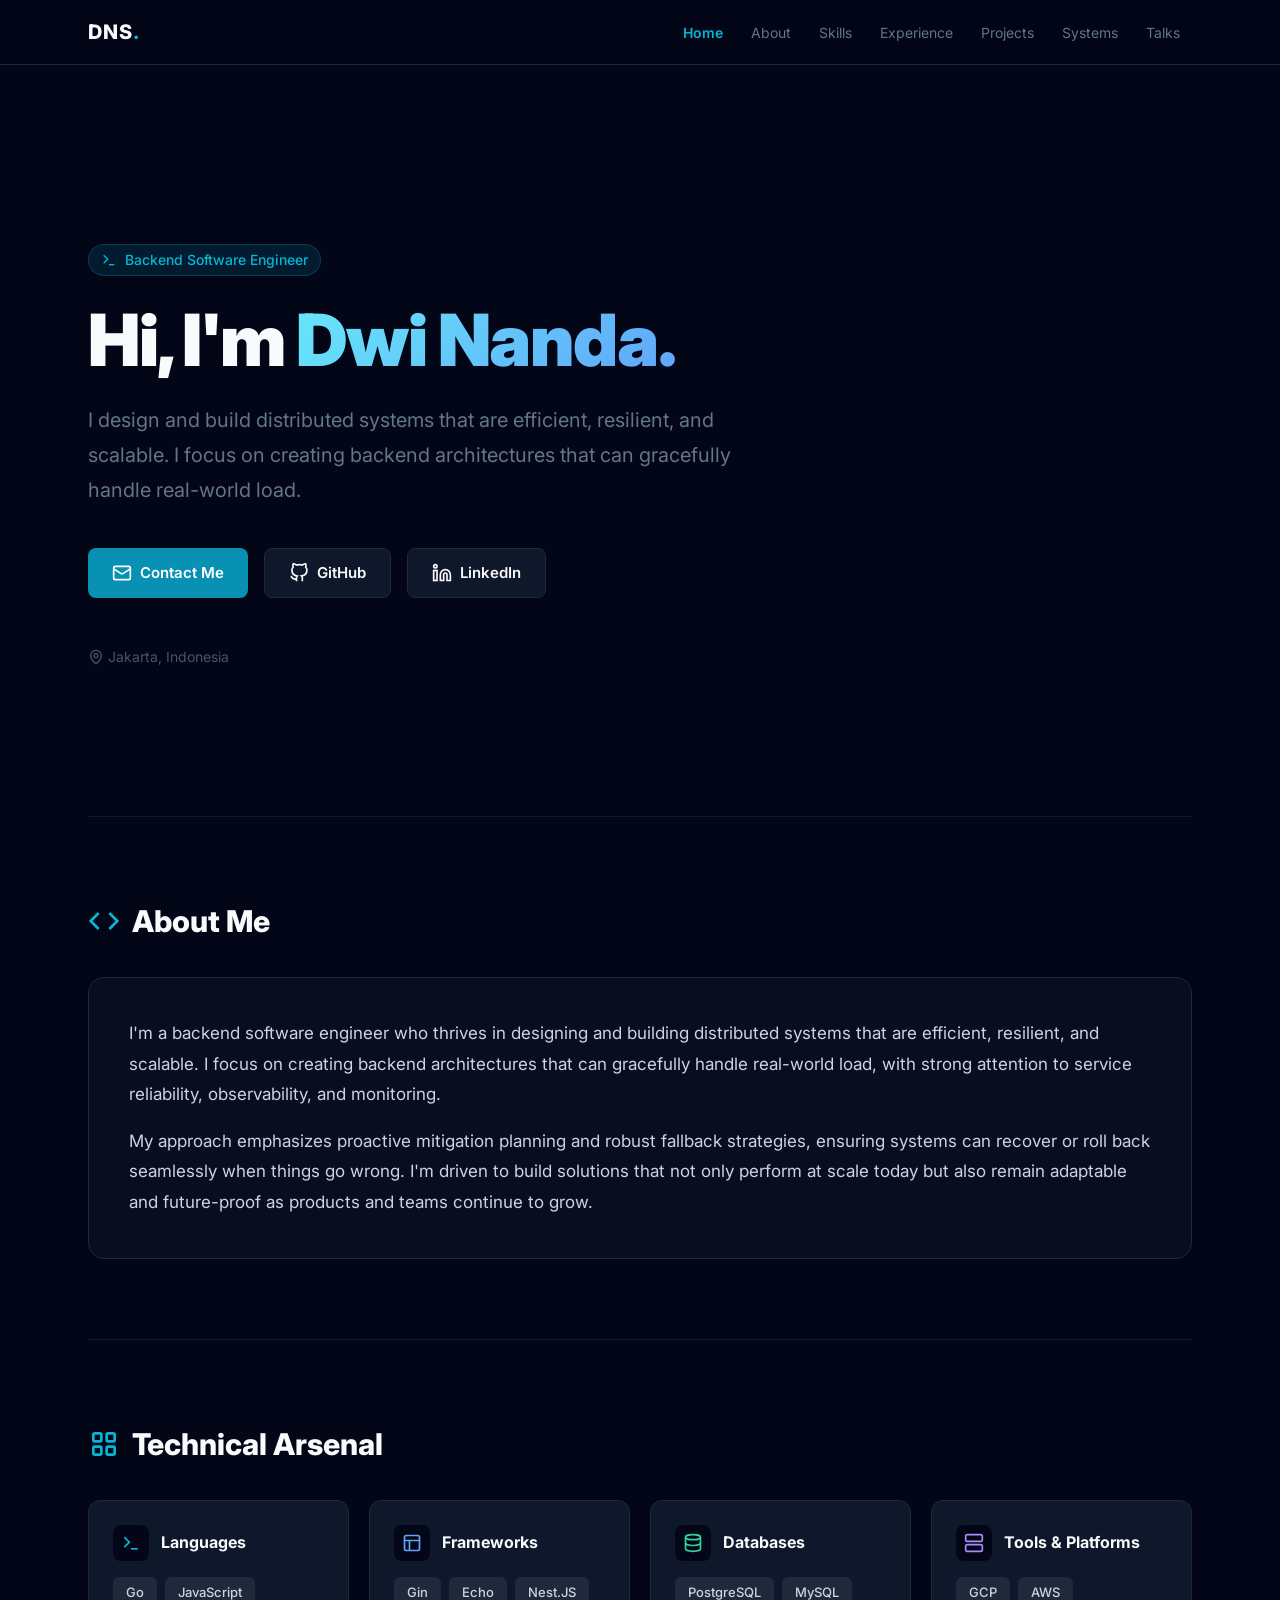
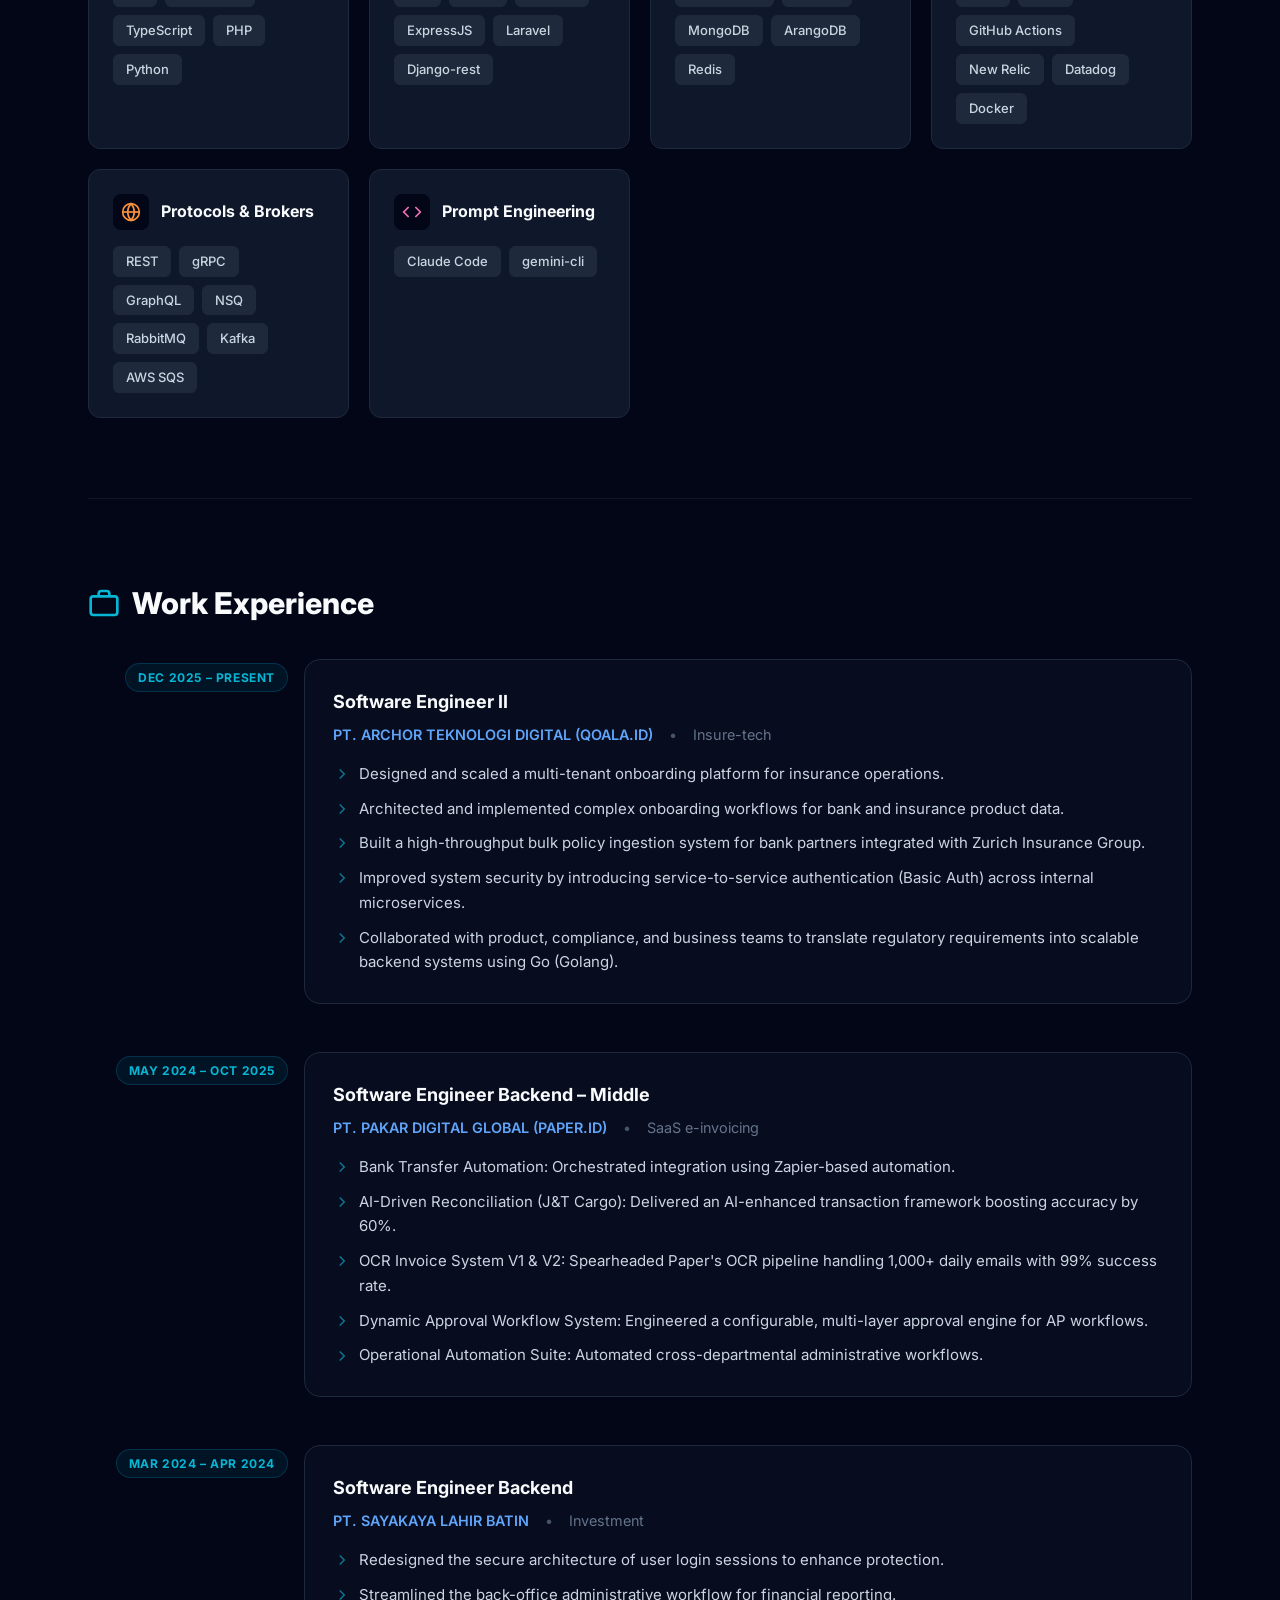
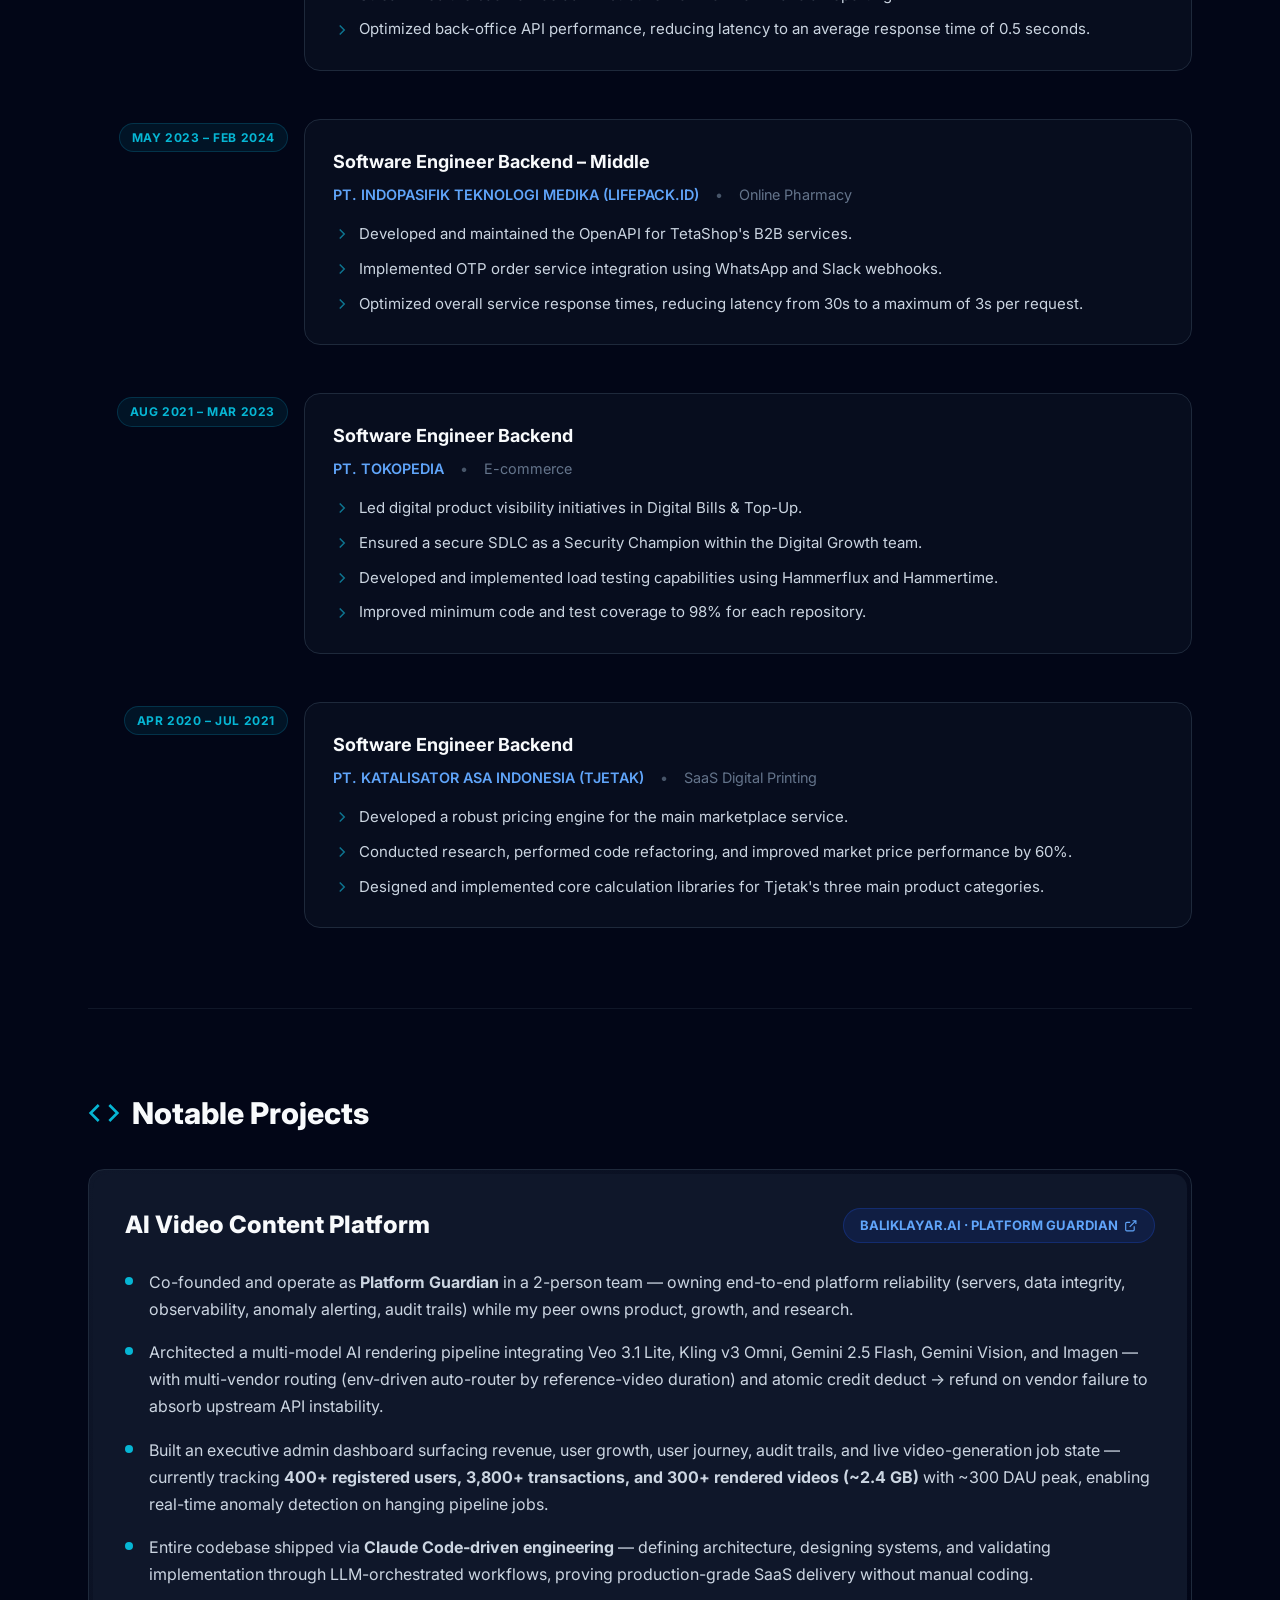
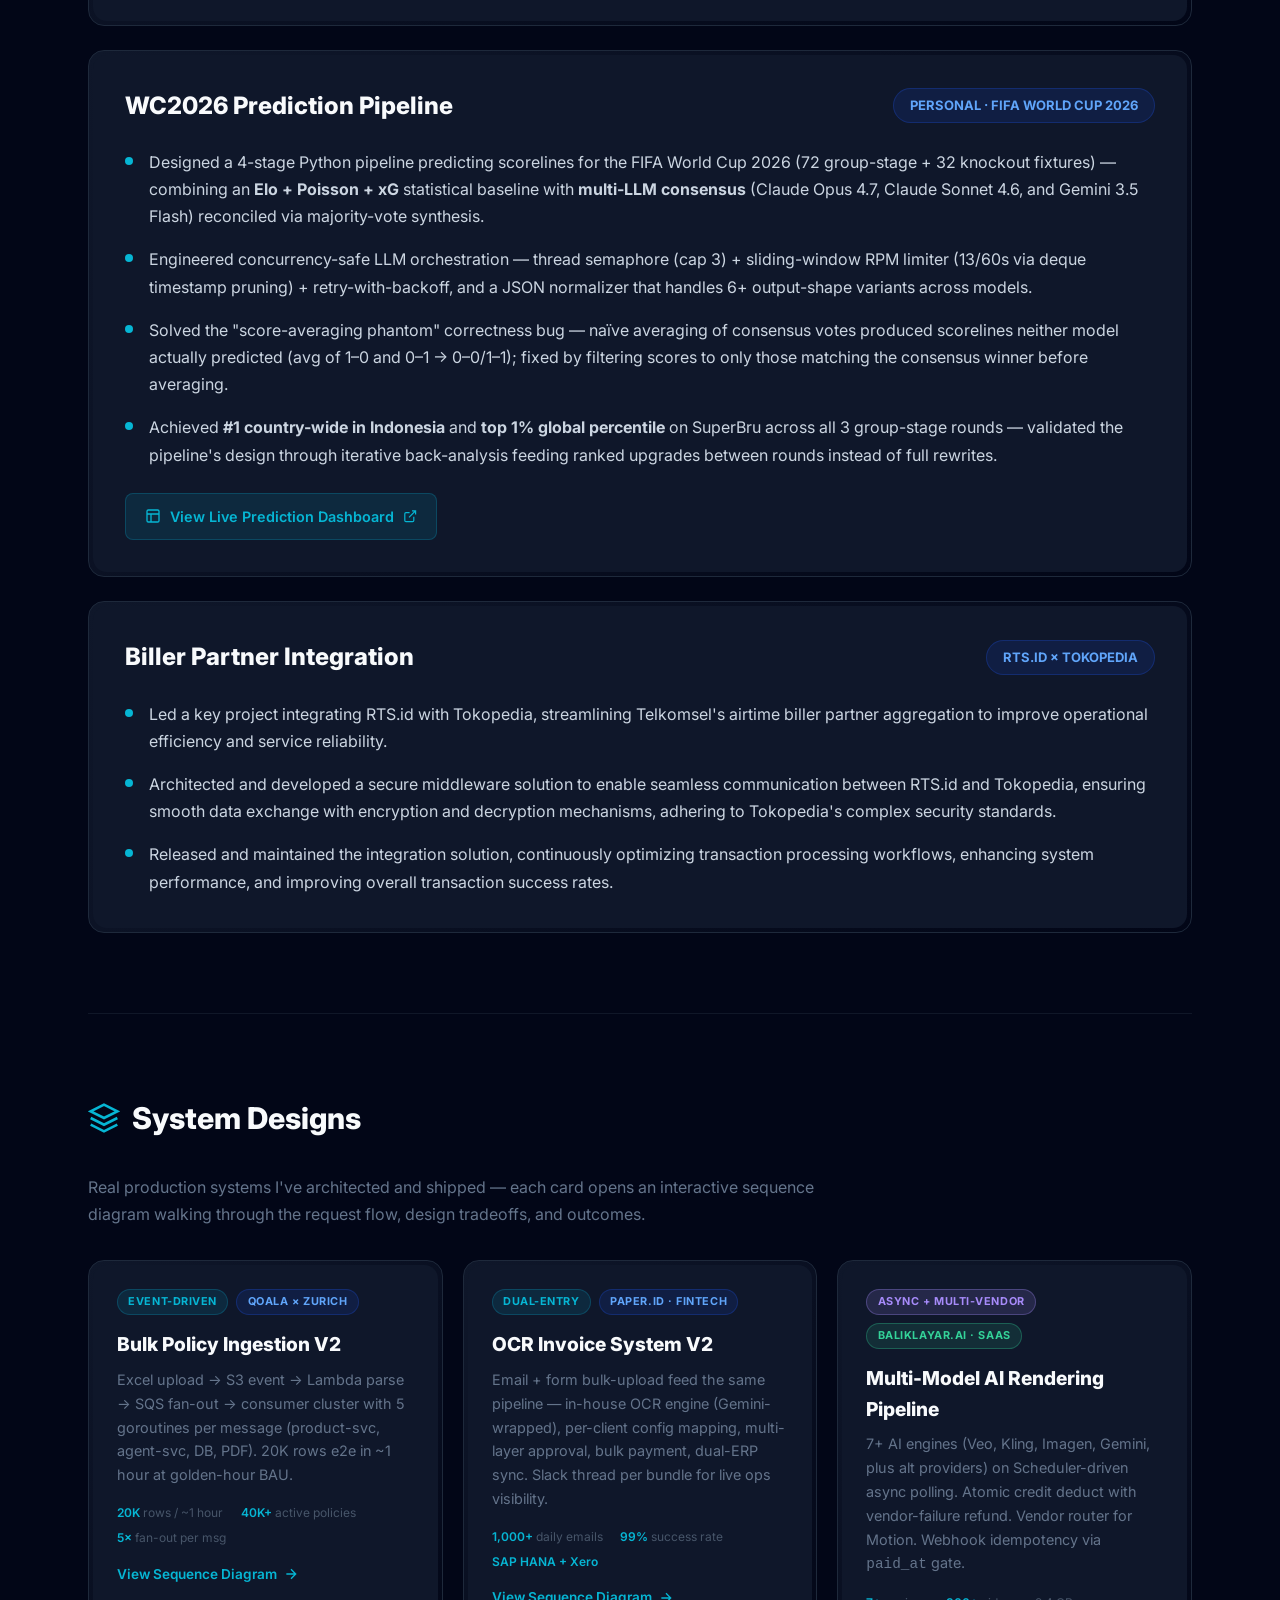
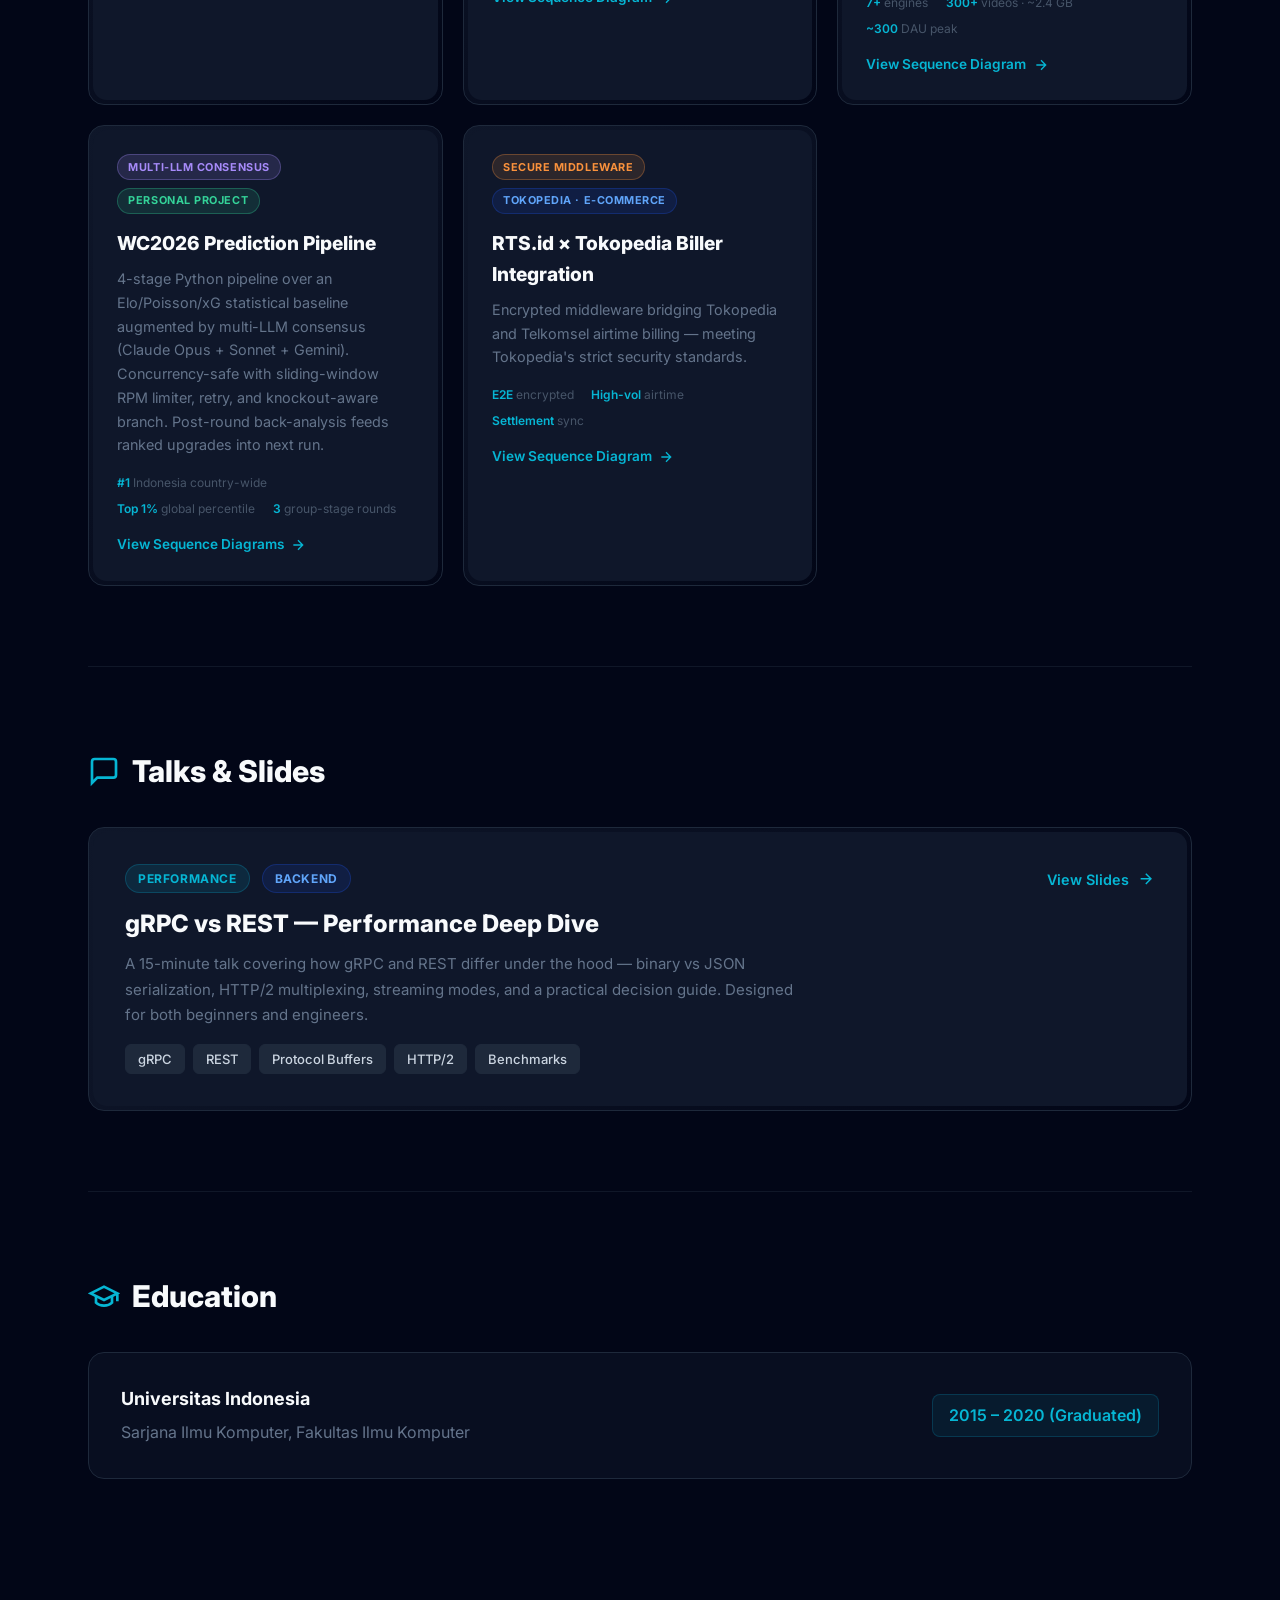
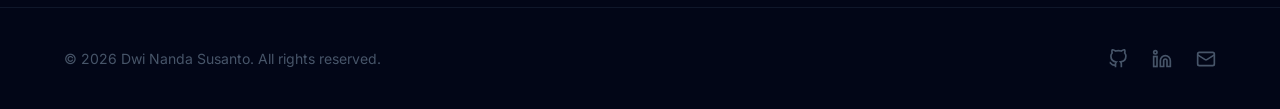
==== index.html @ fa0ae373 "feat: add zoom + pan to WC2026 data pipeline flowchart The data pipeline flowchart has 20+ nodes acr" ====
<!DOCTYPE html>
<html lang="en">
<head>
  <meta charset="UTF-8" />
  <meta name="viewport" content="width=device-width, initial-scale=1.0" />
  <title>Dwi Nanda Susanto — Backend Software Engineer</title>
  <meta name="description" content="Portfolio of Dwi Nanda Susanto — Backend Software Engineer specializing in distributed systems, Go, and scalable backend architectures." />
  <link rel="preconnect" href="https://fonts.googleapis.com" />
  <link rel="preconnect" href="https://fonts.gstatic.com" crossorigin />
  <link href="https://fonts.googleapis.com/css2?family=Inter:wght@400;500;600;700;800;900&family=JetBrains+Mono:wght@400;600&display=swap" rel="stylesheet" />
  <script src="https://cdn.jsdelivr.net/npm/mermaid@10/dist/mermaid.min.js"></script>
  <script src="https://cdn.jsdelivr.net/npm/svg-pan-zoom@3.6.1/dist/svg-pan-zoom.min.js"></script>
  <script>
    mermaid.initialize({
      startOnLoad: false,
      theme: 'base',
      themeVariables: {
        background: '#020617',
        primaryColor: '#0f172a',
        primaryTextColor: '#cbd5e1',
        primaryBorderColor: '#1e293b',
        secondaryColor: '#1e293b',
        tertiaryColor: '#020617',
        lineColor: '#06b6d4',
        textColor: '#cbd5e1',
        mainBkg: '#0f172a',
        actorBkg: '#0f172a',
        actorBorder: '#06b6d4',
        actorTextColor: '#f8fafc',
        actorLineColor: '#1e293b',
        signalColor: '#06b6d4',
        signalTextColor: '#cbd5e1',
        labelBoxBkgColor: '#0f172a',
        labelBoxBorderColor: '#06b6d4',
        labelTextColor: '#f8fafc',
        loopTextColor: '#cbd5e1',
        noteBkgColor: 'rgba(8,145,178,0.15)',
        noteBorderColor: 'rgba(8,145,178,0.45)',
        noteTextColor: '#cbd5e1',
        activationBkgColor: 'rgba(6,182,212,0.18)',
        activationBorderColor: '#06b6d4',
        sequenceNumberColor: '#020617',
        fontFamily: 'Inter, sans-serif'
      },
      sequence: {
        actorFontFamily: 'Inter, sans-serif',
        noteFontFamily: 'Inter, sans-serif',
        messageFontFamily: 'JetBrains Mono, monospace',
        wrap: true,
        boxMargin: 8,
        actorMargin: 50,
        messageMargin: 32
      }
    });
  </script>
  <style>
    *, *::before, *::after { box-sizing: border-box; margin: 0; padding: 0; }

    :root {
      --bg:        #020617;
      --bg-card:   #0f172a;
      --bg-card2:  rgba(15,23,42,0.5);
      --border:    #1e293b;
      --text:      #cbd5e1;
      --text-dim:  #64748b;
      --text-muted:#475569;
      --white:     #f8fafc;
      --cyan:      #06b6d4;
      --cyan-light:#67e8f9;
      --cyan-dark: #0e7490;
      --cyan-bg:   rgba(8,145,178,0.15);
      --cyan-bd:   rgba(8,145,178,0.3);
      --blue:      #60a5fa;
      --blue-bg:   rgba(29,78,216,0.15);
      --blue-bd:   rgba(29,78,216,0.3);
      --green:     #34d399;
      --purple:    #a78bfa;
      --orange:    #fb923c;
      --pink:      #f472b6;
    }

    html { scroll-behavior: smooth; }
    body {
      font-family: 'Inter', sans-serif;
      background: var(--bg);
      color: var(--text);
      line-height: 1.6;
    }

    /* ── NAV ── */
    nav {
      position: fixed; top: 0; left: 0; right: 0; z-index: 50;
      background: rgba(2,6,23,0.85);
      backdrop-filter: blur(12px);
      border-bottom: 1px solid var(--border);
    }
    .nav-inner {
      max-width: 72rem; margin: 0 auto;
      padding: 0 1.5rem;
      display: flex; align-items: center; justify-content: space-between;
      height: 4rem;
    }
    .logo {
      font-size: 1.25rem; font-weight: 800; color: var(--white);
      letter-spacing: 0.05em; cursor: pointer; text-decoration: none;
    }
    .logo span { color: var(--cyan); }
    .nav-links { display: flex; gap: 0.25rem; }
    .nav-links button {
      background: none; border: none; cursor: pointer;
      padding: 0.5rem 0.75rem; border-radius: 0.375rem;
      font-size: 0.875rem; font-family: 'Inter', sans-serif;
      color: var(--text-dim); transition: color 0.2s;
    }
    .nav-links button:hover { color: var(--white); }
    .nav-links button.active { color: var(--cyan); font-weight: 600; }
    @media (max-width: 640px) { .nav-links { display: none; } }

    /* ── LAYOUT ── */
    main { max-width: 72rem; margin: 0 auto; padding: 6rem 1.5rem 3rem; }
    section { padding: 5rem 0; }
    section + section { border-top: 1px solid rgba(30,41,59,0.5); }

    /* ── HERO ── */
    #home { min-height: 80vh; display: flex; flex-direction: column; justify-content: center; }
    .badge {
      display: inline-flex; align-items: center; gap: 0.5rem;
      padding: 0.25rem 0.75rem; border-radius: 9999px;
      background: var(--cyan-bg); border: 1px solid var(--cyan-bd);
      color: var(--cyan); font-size: 0.875rem; font-weight: 500;
      margin-bottom: 1.5rem; width: max-content;
    }
    .badge svg { width: 1rem; height: 1rem; flex-shrink: 0; }
    h1 {
      font-size: clamp(2.5rem, 8vw, 4.5rem);
      font-weight: 900; color: var(--white);
      letter-spacing: -0.02em; line-height: 1.1;
      margin-bottom: 1.5rem;
    }
    h1 .gradient {
      background: linear-gradient(135deg, var(--cyan-light), var(--blue));
      -webkit-background-clip: text; -webkit-text-fill-color: transparent;
      background-clip: text;
    }
    .hero-desc {
      font-size: clamp(1rem, 2.5vw, 1.25rem);
      color: var(--text-dim); max-width: 42rem;
      line-height: 1.75; margin-bottom: 2.5rem;
    }
    .cta-group { display: flex; flex-wrap: wrap; gap: 1rem; margin-bottom: 3rem; }
    .btn {
      display: inline-flex; align-items: center; gap: 0.5rem;
      padding: 0.75rem 1.5rem; border-radius: 0.5rem;
      font-size: 0.9375rem; font-weight: 600; text-decoration: none;
      transition: background 0.2s, color 0.2s, border-color 0.2s;
    }
    .btn svg { width: 1.25rem; height: 1.25rem; flex-shrink: 0; }
    .btn-primary { background: #0891b2; color: #fff; border: none; }
    .btn-primary:hover { background: var(--cyan); }
    .btn-secondary {
      background: var(--bg-card); color: var(--white);
      border: 1px solid var(--border);
    }
    .btn-secondary:hover { background: #1e293b; }
    .location {
      display: flex; align-items: center; gap: 0.25rem;
      color: var(--text-muted); font-size: 0.875rem;
    }
    .location svg { width: 1rem; height: 1rem; }

    /* ── SECTION HEADINGS ── */
    .section-title {
      font-size: 1.875rem; font-weight: 800; color: var(--white);
      display: flex; align-items: center; gap: 0.75rem;
      margin-bottom: 2rem;
    }
    .section-title svg { width: 2rem; height: 2rem; color: var(--cyan); flex-shrink: 0; }

    /* ── ABOUT ── */
    .about-box {
      background: var(--bg-card2); border: 1px solid var(--border);
      border-radius: 1rem; padding: 2.5rem;
      font-size: 1.0625rem; line-height: 1.8;
      transition: border-color 0.3s;
    }
    .about-box:hover { border-color: var(--cyan-bd); }
    .about-box p + p { margin-top: 1rem; }

    /* ── SKILLS ── */
    .skills-grid {
      display: grid;
      grid-template-columns: repeat(auto-fill, minmax(260px, 1fr));
      gap: 1.25rem;
    }
    .skill-card {
      background: var(--bg-card); border: 1px solid var(--border);
      border-radius: 0.75rem; padding: 1.5rem;
      transition: border-color 0.3s;
    }
    .skill-card:hover { border-color: rgba(6,182,212,0.3); }
    .skill-card-header {
      display: flex; align-items: center; gap: 0.75rem; margin-bottom: 1rem;
    }
    .skill-icon {
      padding: 0.5rem; background: var(--bg); border-radius: 0.5rem;
      display: flex; align-items: center; justify-content: center;
    }
    .skill-icon svg { width: 1.25rem; height: 1.25rem; }
    .skill-card h3 { font-size: 1rem; font-weight: 700; color: var(--white); }
    .tags { display: flex; flex-wrap: wrap; gap: 0.5rem; }
    .tag {
      padding: 0.25rem 0.75rem; background: #1e293b;
      color: var(--text); border: 1px solid var(--border);
      border-radius: 0.375rem; font-size: 0.8125rem; font-weight: 500;
    }

    /* ── EXPERIENCE ── */
    .timeline { display: flex; flex-direction: column; gap: 3rem; }
    .job {
      display: grid;
      grid-template-columns: 1fr;
      gap: 1rem;
    }
    @media (min-width: 768px) {
      .job { grid-template-columns: 200px 1fr; align-items: start; }
    }
    .job-period-wrap {
      display: flex; flex-direction: column;
      align-items: flex-start;
    }
    @media (min-width: 768px) {
      .job-period-wrap { align-items: flex-end; padding-top: 0.25rem; }
    }
    .period-badge {
      display: inline-block;
      padding: 0.25rem 0.75rem; border-radius: 9999px;
      background: rgba(8,145,178,0.1); border: 1px solid rgba(8,145,178,0.25);
      color: var(--cyan); font-size: 0.75rem; font-weight: 700;
      text-transform: uppercase; letter-spacing: 0.05em;
      white-space: nowrap;
    }
    .job-card {
      background: rgba(15,23,42,0.4); border: 1px solid var(--border);
      border-radius: 1rem; padding: 1.75rem;
      transition: border-color 0.3s;
    }
    .job-card:hover { border-color: rgba(6,182,212,0.3); }
    .job-title { font-size: 1.125rem; font-weight: 700; color: var(--white); margin-bottom: 0.375rem; }
    .job-meta {
      display: flex; flex-wrap: wrap; align-items: center; gap: 0.5rem 1rem;
      margin-bottom: 1rem; font-size: 0.9rem;
    }
    .job-company { color: var(--blue); font-weight: 600; }
    .job-dot { color: var(--text-muted); }
    .job-industry { color: var(--text-dim); }
    .highlights { list-style: none; display: flex; flex-direction: column; gap: 0.625rem; }
    .highlights li {
      display: flex; align-items: flex-start; gap: 0.5rem;
      font-size: 0.9375rem; color: var(--text); line-height: 1.65;
    }
    .highlights li svg { width: 1.125rem; height: 1.125rem; color: #0e7490; flex-shrink: 0; margin-top: 0.2rem; }

    /* ── PROJECTS ── */
    .project-card {
      background: linear-gradient(135deg, var(--bg-card), var(--bg));
      border: 1px solid var(--border); border-radius: 1rem; padding: 0.25rem;
    }
    .project-inner { background: var(--bg-card); border-radius: 0.875rem; padding: 2rem; }
    .project-header {
      display: flex; flex-wrap: wrap; align-items: center;
      justify-content: space-between; gap: 1rem; margin-bottom: 1.5rem;
    }
    .project-title { font-size: 1.5rem; font-weight: 800; color: var(--white); }
    .project-tag {
      padding: 0.375rem 1rem; border-radius: 9999px;
      background: var(--blue-bg); border: 1px solid var(--blue-bd);
      color: var(--blue); font-size: 0.8125rem; font-weight: 700;
    }
    .project-list { list-style: none; display: flex; flex-direction: column; gap: 1rem; }
    .project-list li { display: flex; align-items: flex-start; gap: 1rem; }
    .dot {
      width: 0.5rem; height: 0.5rem; border-radius: 9999px;
      background: var(--cyan); flex-shrink: 0; margin-top: 0.5rem;
    }
    .project-list p { color: var(--text); line-height: 1.7; }

    /* ── EDUCATION ── */
    .edu-card {
      background: var(--bg-card2); border: 1px solid var(--border);
      border-radius: 1rem; padding: 2rem;
      display: flex; flex-wrap: wrap; align-items: center;
      justify-content: space-between; gap: 1.5rem;
      transition: border-color 0.3s;
    }
    .edu-card:hover { border-color: rgba(6,182,212,0.3); }
    .edu-card h3 { font-size: 1.125rem; font-weight: 700; color: var(--white); margin-bottom: 0.375rem; }
    .edu-card p { color: var(--text-dim); }
    .edu-year {
      padding: 0.5rem 1rem; border-radius: 0.5rem;
      background: rgba(8,145,178,0.1); border: 1px solid rgba(8,145,178,0.25);
      color: var(--cyan); font-weight: 600; white-space: nowrap;
    }

    /* ── FOOTER ── */
    footer {
      border-top: 1px solid #0f172a;
      padding: 2.5rem 1.5rem;
    }
    .footer-inner {
      max-width: 72rem; margin: 0 auto;
      display: flex; flex-wrap: wrap; align-items: center;
      justify-content: space-between; gap: 1rem;
    }
    footer p { font-size: 0.875rem; color: var(--text-muted); }
    .footer-links { display: flex; gap: 1.5rem; }
    .footer-links a {
      color: var(--text-muted); transition: color 0.2s;
      display: flex; align-items: center;
    }
    .footer-links a:hover { color: var(--white); }
    .footer-links svg { width: 1.25rem; height: 1.25rem; }

    /* ── ANIMATIONS ── */
    @keyframes fadeUp {
      from { opacity: 0; transform: translateY(24px); }
      to   { opacity: 1; transform: translateY(0); }
    }
    .fade-up { animation: fadeUp 0.6s ease both; }
    .delay-1 { animation-delay: 0.1s; }
    .delay-2 { animation-delay: 0.2s; }
    .delay-3 { animation-delay: 0.3s; }
    .delay-4 { animation-delay: 0.4s; }

  /* ══════════════════════════════════════════════
     SLIDE DECK OVERLAY — all styles scoped to
     #sdeck-modal to avoid portfolio conflicts
  ══════════════════════════════════════════════ */
  #sdeck-modal {
    display: none; position: fixed; inset: 0; z-index: 200;
    background: #020617; align-items: center; justify-content: center;
  }
  #sdeck-modal.open { display: flex; }

  /* stage: 16:9 letterbox, vmin-based font scale */
  #sdeck-modal .stage {
    position: relative;
    width:  min(100vw, calc(100vh * 4 / 3));
    height: min(100vh, calc(100vw *  3 / 4));
    font-size: 2.4vmin;
    overflow: hidden;
    background: #020617;
    /* slide-local tokens */
    --bg:#020617; --card:#0f172a; --border:#1e293b; --text:#cbd5e1;
    --dim:#64748b; --muted:#475569; --white:#f8fafc;
    --cyan:#06b6d4; --cyanL:#67e8f9; --cyanD:#0e7490;
    --cyanBg:rgba(8,145,178,.12); --cyanBd:rgba(8,145,178,.3);
    --blue:#60a5fa; --blueBg:rgba(29,78,216,.12); --blueBd:rgba(29,78,216,.3);
    --green:#34d399; --greenBg:rgba(52,211,153,.08); --greenBd:rgba(52,211,153,.28);
    --orange:#fb923c; --orangeBg:rgba(251,146,60,.08); --orangeBd:rgba(251,146,60,.28);
    --purple:#a78bfa; --purpleBg:rgba(167,139,250,.08); --purpleBd:rgba(167,139,250,.28);
    --red:#f87171; --redBg:rgba(248,113,113,.08); --redBd:rgba(248,113,113,.28);
  }
  #sdeck-modal .slide {
    position: absolute; inset: 0;
    display: flex; flex-direction: column; justify-content: center;
    padding: 5.5% 7%;
    opacity: 0; pointer-events: none;
    transition: opacity .28s ease;
    color: var(--text); font-family: 'Inter', sans-serif;
  }
  #sdeck-modal .slide.active { opacity: 1; pointer-events: auto; }

  /* typography — scoped to avoid portfolio h1/h2/p/li conflicts */
  #sdeck-modal h1 { font-size: 2.9em; font-weight: 900; color: var(--white); letter-spacing: -.03em; line-height: 1.05; margin-bottom: 0; background: none; -webkit-background-clip: unset; -webkit-text-fill-color: unset; background-clip: unset; }
  #sdeck-modal h2 { font-size: 1.7em; font-weight: 800; color: var(--white); letter-spacing: -.02em; line-height: 1.15; margin-bottom: 0; }
  #sdeck-modal p  { font-size: .75em; line-height: 1.75; margin: 0; }
  #sdeck-modal li { font-size: .72em; line-height: 1.65; }
  #sdeck-modal .slide-label { font-size: .62em; font-weight: 700; color: var(--cyan); letter-spacing: .1em; text-transform: uppercase; margin-bottom: .45em; }
  #sdeck-modal .divider { width: 2.8em; height: 3px; background: linear-gradient(90deg,var(--cyan),transparent); border-radius: 99px; margin: .6em 0 .9em; }

  /* layout */
  #sdeck-modal .row { display: flex; gap: 1em; width: 100%; }
  #sdeck-modal .col { flex: 1; min-width: 0; display: flex; flex-direction: column; gap: .55em; }
  #sdeck-modal .mt  { margin-top: .6em; }
  #sdeck-modal .mt2 { margin-top: 1.1em; }

  /* card */
  #sdeck-modal .card { background: var(--card); border: 1px solid var(--border); border-radius: .6em; padding: .8em 1em; }
  #sdeck-modal .card-cyan   { background: var(--cyanBg);   border-color: var(--cyanBd); }
  #sdeck-modal .card-blue   { background: var(--blueBg);   border-color: var(--blueBd); }
  #sdeck-modal .card-green  { background: var(--greenBg);  border-color: var(--greenBd); }
  #sdeck-modal .card-orange { background: var(--orangeBg); border-color: var(--orangeBd); }
  #sdeck-modal .card-purple { background: var(--purpleBg); border-color: var(--purpleBd); }
  #sdeck-modal .card-red    { background: var(--redBg);    border-color: var(--redBd); }

  /* color utils */
  #sdeck-modal .c-cyan   { color: var(--cyan); }
  #sdeck-modal .c-blue   { color: var(--blue); }
  #sdeck-modal .c-green  { color: var(--green); }
  #sdeck-modal .c-orange { color: var(--orange); }
  #sdeck-modal .c-purple { color: var(--purple); }
  #sdeck-modal .c-red    { color: var(--red); }
  #sdeck-modal .c-white  { color: var(--white); }
  #sdeck-modal .c-dim    { color: var(--dim); }

  /* pill */
  #sdeck-modal .pill { display: inline-block; font-size: .5em; font-weight: 700; padding: .2em .7em; border-radius: 99px; letter-spacing: .06em; text-transform: uppercase; }
  #sdeck-modal .pill-cyan   { background: var(--cyanBg);   color: var(--cyan);   border: 1px solid var(--cyanBd); }
  #sdeck-modal .pill-blue   { background: var(--blueBg);   color: var(--blue);   border: 1px solid var(--blueBd); }
  #sdeck-modal .pill-green  { background: var(--greenBg);  color: var(--green);  border: 1px solid var(--greenBd); }
  #sdeck-modal .pill-purple { background: var(--purpleBg); color: var(--purple); border: 1px solid var(--purpleBd); }

  /* feature row */
  #sdeck-modal .feat { display: flex; align-items: flex-start; gap: .7em; margin-bottom: .5em; }
  #sdeck-modal .feat-icon  { font-size: .75em; flex-shrink: 0; margin-top: .1em; }
  #sdeck-modal .feat-title { font-size: .65em; font-weight: 700; color: var(--white); margin-bottom: .1em; }
  #sdeck-modal .feat-desc  { font-size: .58em; color: var(--text); line-height: 1.55; }

  /* checklist */
  #sdeck-modal .checks { list-style: none; margin: 0; padding: 0; }
  #sdeck-modal .checks li { font-size: .65em; display: flex; align-items: flex-start; gap: .45em; padding: .22em 0; line-height: 1.55; }
  #sdeck-modal .checks li::before { content: '✓'; color: var(--green); font-weight: 700; flex-shrink: 0; }
  #sdeck-modal .checks li.no::before   { content: '✗'; color: var(--red); }
  #sdeck-modal .checks li.warn::before { content: '⚡'; color: var(--orange); }

  /* bar chart */
  #sdeck-modal .bar-group     { display: flex; flex-direction: column; gap: .45em; margin-top: .4em; }
  #sdeck-modal .bar-label-row { font-size: .58em; font-weight: 700; color: var(--white); margin-bottom: .15em; }
  #sdeck-modal .bar-row   { display: flex; align-items: center; gap: .6em; }
  #sdeck-modal .bar-name  { font-size: .55em; min-width: 3em; color: var(--text); }
  #sdeck-modal .bar-track { flex: 1; height: 1.1em; background: var(--card); border-radius: 99px; overflow: hidden; }
  #sdeck-modal .bar-fill  { height: 100%; border-radius: 99px; }
  #sdeck-modal .bar-val   { font-size: .52em; font-weight: 700; min-width: 3.5em; text-align: right; }

  /* code block */
  #sdeck-modal .code { font-family: 'JetBrains Mono', monospace; font-size: .55em; line-height: 1.75; background: #060d1f; border: 1px solid var(--border); border-radius: .55em; padding: .75em .9em; color: var(--text); overflow: auto; width: 100%; box-sizing: border-box; flex: 1; white-space: pre; }
  #sdeck-modal .kw  { color: var(--purple); }
  #sdeck-modal .fn  { color: var(--cyan); }
  #sdeck-modal .str { color: var(--green); }
  #sdeck-modal .num { color: var(--orange); }
  #sdeck-modal .cmt { color: var(--dim); font-style: italic; }
  #sdeck-modal .key { color: var(--blue); }

  /* VS badge */
  #sdeck-modal .vs { width: 2.2em; height: 2.2em; border-radius: 50%; background: #1e293b; border: 2px solid var(--border); display: flex; align-items: center; justify-content: center; font-size: .6em; font-weight: 900; color: var(--dim); flex-shrink: 0; align-self: center; }

  /* comparison table */
  #sdeck-modal .ctable { width: 100%; border-collapse: collapse; font-size: .6em; margin-top: .6em; }
  #sdeck-modal .ctable th { padding: .4em .75em; background: var(--card); color: var(--cyan); font-weight: 700; border-bottom: 1px solid var(--border); text-align: left; }
  #sdeck-modal .ctable td { padding: .42em .75em; border-bottom: 1px solid rgba(30,41,59,.45); color: var(--text); vertical-align: top; }
  #sdeck-modal .ctable tr:last-child td { border-bottom: none; }
  #sdeck-modal .ctable .w { color: var(--green); font-weight: 600; }
  #sdeck-modal .ctable .l { color: var(--red); }
  #sdeck-modal .ctable .m { color: var(--orange); }

  /* timeline */
  #sdeck-modal .tl { border-left: 2px solid var(--border); padding-left: 1em; display: flex; flex-direction: column; gap: .55em; }
  #sdeck-modal .tl-item { position: relative; }
  #sdeck-modal .tl-item::before { content: ''; position: absolute; left: -1.3em; top: .3em; width: .5em; height: .5em; border-radius: 50%; background: var(--cyan); border: 2px solid #020617; }
  #sdeck-modal .tl-year { font-size: .5em; color: var(--cyan); font-weight: 700; }
  #sdeck-modal .tl-text { font-size: .6em; color: var(--text); line-height: 1.5; }

  /* big stat */
  #sdeck-modal .bignum  { font-size: 3em; font-weight: 900; letter-spacing: -.05em; line-height: 1; }
  #sdeck-modal .bignote { font-size: .52em; color: var(--dim); margin-top: .2em; }

  /* decision flow */
  #sdeck-modal .flow-item { font-size: .6em; padding: .55em .85em; background: var(--card); border: 1px solid var(--border); border-radius: .5em; line-height: 1.6; }
  #sdeck-modal .flow-item strong { color: var(--white); }

  /* chrome: nav arrows, counter, progress, close btn */
  .sdeck-nav {
    position: fixed; top: 50%; transform: translateY(-50%); z-index: 201;
    background: rgba(15,23,42,.8); border: 1px solid #1e293b;
    color: #64748b; width: 2.4rem; height: 2.4rem;
    border-radius: .4rem; cursor: pointer; font-size: 1rem;
    display: none; align-items: center; justify-content: center;
    transition: color .2s, border-color .2s; backdrop-filter: blur(8px);
  }
  #sdeck-modal.open ~ .sdeck-nav,
  .sdeck-nav.visible { display: flex; }
  .sdeck-nav:hover { color: #06b6d4; border-color: rgba(8,145,178,.3); }
  #sdeck-prev { left: .6rem; }
  #sdeck-next { right: .6rem; }
  .sdeck-close-btn {
    position: fixed; top: .7rem; left: .9rem; z-index: 201;
    background: rgba(15,23,42,.8); border: 1px solid #1e293b;
    color: #64748b; padding: .35rem .75rem; border-radius: .4rem;
    cursor: pointer; font-size: .72rem; font-family: 'Inter', sans-serif;
    display: none; align-items: center; gap: .3rem;
    transition: color .2s, border-color .2s; backdrop-filter: blur(8px);
  }
  .sdeck-close-btn.visible { display: flex; }
  .sdeck-close-btn:hover { color: #06b6d4; border-color: rgba(8,145,178,.3); }
  .sdeck-counter {
    position: fixed; bottom: .85rem; right: 1rem; z-index: 201;
    font-size: .82rem; color: #94a3b8; font-family: 'Inter', sans-serif;
    background: rgba(15,23,42,.85); border: 1px solid #1e293b;
    padding: .35rem .8rem; border-radius: .5rem;
    backdrop-filter: blur(8px);
    font-variant-numeric: tabular-nums;
    font-weight: 600;
    letter-spacing: .02em;
    display: none;
  }
  .sdeck-counter.visible { display: inline-flex; align-items: center; gap: .35em; }
  .sdeck-counter #sdeck-cur { color: #06b6d4; font-weight: 700; font-size: 1.05em; }
  .sdeck-counter .sep { color: #475569; }
  .sdeck-progress { position: fixed; bottom: 0; left: 0; right: 0; z-index: 201; height: 3px; background: rgba(30,41,59,.6); display: none; }
  .sdeck-progress.visible { display: block; }
  .sdeck-progress-fill { height: 100%; background: linear-gradient(90deg,#06b6d4,#0e7490); transition: width .3s ease; }
  .sdeck-hint { position: fixed; bottom: .9rem; left: 50%; transform: translateX(-50%); z-index: 201; font-size: .62rem; color: #475569; font-family: 'Inter', sans-serif; pointer-events: none; display: none; }
  .sdeck-hint.visible { display: block; }

  /* ── TOC sidebar ── */
  .sdeck-toc {
    position: fixed; top: 0; left: 0; bottom: 0; z-index: 202;
    width: 14rem; background: rgba(10,15,28,.97); border-right: 1px solid #1e293b;
    backdrop-filter: blur(12px); font-family: 'Inter', sans-serif;
    display: none; flex-direction: column; gap: 0;
    transform: translateX(-100%); transition: transform .25s ease;
  }
  .sdeck-toc.visible { display: flex; }
  .sdeck-toc.open    { transform: translateX(0); }
  .sdeck-toc-header {
    padding: .75rem 1rem; border-bottom: 1px solid #1e293b;
    font-size: .65rem; font-weight: 700; letter-spacing: .08em;
    text-transform: uppercase; color: #475569;
    display: flex; align-items: center; justify-content: space-between;
  }
  .sdeck-toc-list { overflow-y: auto; flex: 1; padding: .4rem 0; }
  .sdeck-toc-item {
    display: flex; align-items: center; gap: .55rem;
    padding: .45rem 1rem; cursor: pointer; font-size: .67rem;
    color: #64748b; transition: background .15s, color .15s;
    border-left: 2px solid transparent;
  }
  .sdeck-toc-item:hover { background: rgba(6,182,212,.06); color: #94a3b8; }
  .sdeck-toc-item.active { color: #06b6d4; border-left-color: #06b6d4; background: rgba(6,182,212,.08); }
  .sdeck-toc-num { font-size: .58rem; color: #334155; min-width: 1.4rem; font-variant-numeric: tabular-nums; }
  .sdeck-toc-btn {
    position: fixed; top: .7rem; left: 5.8rem; z-index: 203;
    background: rgba(15,23,42,.8); border: 1px solid #1e293b;
    color: #64748b; width: 2rem; height: 2rem; border-radius: .4rem;
    cursor: pointer; display: none; align-items: center; justify-content: center;
    transition: color .2s, border-color .2s; backdrop-filter: blur(8px);
  }
  .sdeck-toc-btn.visible { display: flex; }
  .sdeck-toc-btn:hover   { color: #06b6d4; border-color: rgba(8,145,178,.3); }
  .sdeck-toc-btn.active  { color: #06b6d4; border-color: rgba(8,145,178,.4); background: rgba(6,182,212,.08); }

  /* ── network animation slide ── */
  #sdeck-modal .anim-panels { display:flex; gap:0; height:72%; margin-top:.8em; }
  #sdeck-modal .anim-half   { flex:1; display:flex; flex-direction:column; gap:.5em; padding:0 .8em; }
  #sdeck-modal .anim-half-title { font-size:.6em; font-weight:800; text-align:center; padding:.35em .7em; border-radius:.4em; }
  #sdeck-modal .anim-divider    { width:1px; background:var(--border); flex-shrink:0; }
  #sdeck-modal .anim-track  { display:flex; align-items:center; gap:.45em; flex:1; }
  #sdeck-modal .anim-node   { font-size:.42em; font-weight:800; width:2em; height:2em; border-radius:.35em; border:1px solid var(--border); background:var(--card); display:flex; align-items:center; justify-content:center; flex-shrink:0; color:var(--text); }
  #sdeck-modal .anim-pipe   { flex:1; position:relative; height:1.9em; background:#060d1f; border:1px solid var(--border); border-radius:99px; overflow:hidden; }
  #sdeck-modal .anim-stat   { font-size:.5em; text-align:center; color:var(--dim); margin-top:.1em; }

  /* REST: large slow sequential packets */
  @keyframes sdeck-rest {
    0%   { left:3%; opacity:0; }
    7%   { opacity:1; }
    28%  { left:62%; opacity:1; }
    35%  { opacity:0; }
    100% { left:62%; opacity:0; }
  }
  #sdeck-modal .rpkt {
    position:absolute; top:50%; transform:translateY(-50%);
    height:1.25em; width:3.4em;
    background:linear-gradient(90deg,var(--blue),#1d4ed8);
    border-radius:99px;
    font-size:.38em; font-weight:700; color:#fff;
    display:flex; align-items:center; justify-content:center;
    letter-spacing:.02em;
    box-shadow:0 0 8px rgba(96,165,250,.4);
    animation:sdeck-rest 9s ease-in-out infinite;
  }
  #sdeck-modal .rpkt.d2 { animation-delay:3s; }
  #sdeck-modal .rpkt.d3 { animation-delay:6s; }

  /* gRPC: small fast parallel packets */
  @keyframes sdeck-grpc {
    0%   { left:3%; opacity:0; }
    10%  { opacity:1; }
    72%  { left:68%; opacity:1; }
    85%  { opacity:0; }
    100% { left:68%; opacity:0; }
  }
  #sdeck-modal .gpkt {
    position:absolute; top:50%; transform:translateY(-50%);
    height:1em; width:1.6em;
    background:linear-gradient(90deg,var(--cyan),#0e7490);
    border-radius:99px;
    font-size:.34em; font-weight:700; color:#fff;
    display:flex; align-items:center; justify-content:center;
    box-shadow:0 0 6px rgba(6,182,212,.5);
    animation:sdeck-grpc 1.8s ease-in-out infinite;
  }
  #sdeck-modal .gpkt.d2 { animation-delay:.4s; }
  #sdeck-modal .gpkt.d3 { animation-delay:.8s; }

  /* idle pipe glow hint */
  @keyframes sdeck-idle-pulse {
    0%,100% { opacity:.18; }
    50%      { opacity:.38; }
  }
  #sdeck-modal .anim-pipe-idle::after {
    content:''; position:absolute; inset:0;
    background:rgba(100,116,139,.06);
    animation:sdeck-idle-pulse 1.5s ease-in-out infinite;
  }

  /* ══════════════════════════════════════════════
     FLOW-VIZ — animated SVG data-flow illustrations
     Each flow lives on its own slide (right after the Mermaid slide)
     so nodes stay large and legible. Pure declarative SMIL.
  ══════════════════════════════════════════════ */
  .flow-viz {
    width: 100%;
    max-width: 1000px;
    margin: 0 auto;
    display: flex;
    align-items: center;
    justify-content: center;
    padding: 1rem;
    background: rgba(2, 6, 23, 0.4);
    border: 1px solid rgba(30, 41, 59, 0.6);
    border-radius: 12px;
    box-shadow: inset 0 0 60px rgba(6, 182, 212, 0.05);
  }
  .flow-viz svg {
    width: 100%;
    height: auto;
    max-height: 68vmin;
    overflow: visible;
    display: block;
  }
  .flow-viz .flow-caption {
    fill: #64748b;
    font-family: 'Inter', sans-serif;
    font-size: 10px;
    font-weight: 500;
    letter-spacing: 0.05em;
    text-transform: uppercase;
  }
  .flow-viz .flow-node {
    fill: #0f172a;
    stroke: #334155;
    stroke-width: 1.2;
    filter: drop-shadow(0 2px 6px rgba(0, 0, 0, 0.4));
  }
  .flow-viz .flow-node-hero {
    fill: rgba(6, 182, 212, 0.08);
    stroke: #06b6d4;
    stroke-width: 1.5;
  }
  .flow-viz .flow-node-warn {
    fill: rgba(167, 139, 250, 0.08);
    stroke: #a78bfa;
    stroke-width: 1.5;
  }
  .flow-viz .flow-node-label {
    fill: #cbd5e1;
    font-family: 'Inter', sans-serif;
    font-size: 10.5px;
    font-weight: 600;
    text-anchor: middle;
    dominant-baseline: middle;
    pointer-events: none;
  }
  .flow-viz .flow-node-sublabel {
    fill: #64748b;
    font-family: 'Inter', sans-serif;
    font-size: 8.5px;
    font-weight: 500;
    text-anchor: middle;
    pointer-events: none;
  }
  .flow-viz .flow-path {
    fill: none;
    stroke: #1e293b;
    stroke-width: 1;
    stroke-dasharray: 3 4;
    opacity: 0.55;
  }
  .flow-viz .flow-path-live {
    fill: none;
    stroke: rgba(6, 182, 212, 0.35);
    stroke-width: 1.4;
    opacity: 0.7;
  }
  .flow-viz .flow-packet {
    fill: #06b6d4;
    filter: drop-shadow(0 0 6px rgba(6, 182, 212, 0.9));
  }
  .flow-viz .flow-packet.json { fill: #60a5fa; filter: drop-shadow(0 0 6px rgba(96, 165, 250, 0.9)); }
  .flow-viz .flow-packet.enc  { fill: #a78bfa; filter: drop-shadow(0 0 6px rgba(167, 139, 250, 0.9)); }
  .flow-viz .flow-packet.res  { fill: #34d399; filter: drop-shadow(0 0 6px rgba(52, 211, 153, 0.9)); }
  .flow-viz .flow-packet.warn { fill: #fbbf24; filter: drop-shadow(0 0 6px rgba(251, 191, 36, 0.9)); }
  .flow-viz .flow-title {
    fill: #94a3b8;
    font-family: 'Inter', sans-serif;
    font-size: 11px;
    font-weight: 700;
    letter-spacing: 0.14em;
    text-transform: uppercase;
    text-anchor: start;
  }
  .flow-viz .flow-badge {
    fill: rgba(6, 182, 212, 0.1);
    stroke: rgba(6, 182, 212, 0.4);
    stroke-width: 1;
  }
  .flow-viz .flow-badge-text {
    fill: #06b6d4;
    font-family: 'JetBrains Mono', monospace;
    font-size: 9px;
    font-weight: 600;
    text-anchor: middle;
    dominant-baseline: middle;
  }

  @media (prefers-reduced-motion: reduce) {
    .flow-viz animateMotion,
    .flow-viz animate,
    .flow-viz animateTransform {
      display: none;
    }
    .flow-viz .flow-packet {
      opacity: 0.35;
    }
  }

  /* ══════════════════════════════════════════════
     ZOOM-MERMAID — infinite-canvas wrapper for large
     Mermaid flowcharts. Uses svg-pan-zoom.
  ══════════════════════════════════════════════ */
  .zoom-mermaid {
    position: relative;
    width: 100%;
    height: 68vmin;
    max-height: 68vmin;
    margin: 0 auto;
    background: rgba(2, 6, 23, 0.5);
    border: 1px solid rgba(30, 41, 59, 0.6);
    border-radius: 12px;
    overflow: hidden;
    cursor: grab;
    box-shadow: inset 0 0 60px rgba(6, 182, 212, 0.05);
  }
  .zoom-mermaid:active { cursor: grabbing; }
  .zoom-mermaid .mermaid {
    width: 100%;
    height: 100%;
    display: flex;
    align-items: center;
    justify-content: center;
  }
  .zoom-mermaid .mermaid svg {
    width: 100% !important;
    height: 100% !important;
    max-width: none !important;
    max-height: none !important;
    display: block;
  }
  .zoom-controls {
    position: absolute;
    top: 12px;
    right: 12px;
    display: flex;
    flex-direction: column;
    gap: 6px;
    z-index: 10;
  }
  .zoom-btn {
    width: 34px;
    height: 34px;
    border-radius: 8px;
    background: rgba(15, 23, 42, 0.92);
    border: 1px solid rgba(6, 182, 212, 0.35);
    color: #cbd5e1;
    cursor: pointer;
    font-size: 16px;
    font-weight: 700;
    line-height: 1;
    display: flex;
    align-items: center;
    justify-content: center;
    font-family: 'Inter', sans-serif;
    transition: background 0.15s, border-color 0.15s, color 0.15s;
    padding: 0;
    backdrop-filter: blur(4px);
  }
  .zoom-btn:hover {
    background: rgba(6, 182, 212, 0.18);
    border-color: #06b6d4;
    color: #f8fafc;
  }
  .zoom-btn:active { transform: scale(0.94); }
  .zoom-hint {
    position: absolute;
    bottom: 12px;
    left: 12px;
    font-size: 10.5px;
    color: #64748b;
    letter-spacing: 0.06em;
    pointer-events: none;
    font-family: 'JetBrains Mono', monospace;
    background: rgba(2, 6, 23, 0.5);
    padding: 4px 8px;
    border-radius: 6px;
    border: 1px solid rgba(30, 41, 59, 0.5);
  }

  /* ══════════════════════════════════════════════
     SYSTEM DESIGN DECK OVERLAY — separate namespace
     from #sdeck-modal so gRPC deck stays untouched
  ══════════════════════════════════════════════ */
  #sysdeck-modal {
    display: none; position: fixed; inset: 0; z-index: 200;
    background: #020617; align-items: center; justify-content: center;
  }
  #sysdeck-modal.open { display: flex; }

  #sysdeck-modal .stage {
    position: relative;
    width:  min(100vw, calc(100vh * 4 / 3));
    height: min(100vh, calc(100vw *  3 / 4));
    font-size: 2.4vmin;
    overflow: hidden;
    background: #020617;
    --bg:#020617; --card:#0f172a; --border:#1e293b; --text:#cbd5e1;
    --dim:#64748b; --muted:#475569; --white:#f8fafc;
    --cyan:#06b6d4; --cyanL:#67e8f9; --cyanD:#0e7490;
    --cyanBg:rgba(8,145,178,.12); --cyanBd:rgba(8,145,178,.3);
    --blue:#60a5fa; --blueBg:rgba(29,78,216,.12); --blueBd:rgba(29,78,216,.3);
    --green:#34d399; --greenBg:rgba(52,211,153,.08); --greenBd:rgba(52,211,153,.28);
    --orange:#fb923c; --orangeBg:rgba(251,146,60,.08); --orangeBd:rgba(251,146,60,.28);
    --purple:#a78bfa; --purpleBg:rgba(167,139,250,.08); --purpleBd:rgba(167,139,250,.28);
    --red:#f87171; --redBg:rgba(248,113,113,.08); --redBd:rgba(248,113,113,.28);
  }

  /* deck-switching: only active deck participates in layout */
  #sysdeck-modal .sysdeck-deck { display: none; }
  #sysdeck-modal .sysdeck-deck.active { display: contents; }

  #sysdeck-modal .slide {
    position: absolute; inset: 0;
    display: flex; flex-direction: column; justify-content: center;
    padding: 5.5% 7%;
    opacity: 0; pointer-events: none;
    transition: opacity .28s ease;
    color: var(--text); font-family: 'Inter', sans-serif;
  }
  #sysdeck-modal .sysdeck-deck.active .slide.active { opacity: 1; pointer-events: auto; }

  #sysdeck-modal h1 { font-size: 2.6em; font-weight: 900; color: var(--white); letter-spacing: -.03em; line-height: 1.05; margin-bottom: 0; background: none; -webkit-background-clip: unset; -webkit-text-fill-color: unset; background-clip: unset; }
  #sysdeck-modal h2 { font-size: 1.55em; font-weight: 800; color: var(--white); letter-spacing: -.02em; line-height: 1.15; margin-bottom: 0; }
  #sysdeck-modal p  { font-size: .72em; line-height: 1.7; margin: 0; color: var(--text); }
  #sysdeck-modal li { font-size: .7em; line-height: 1.65; }
  #sysdeck-modal .slide-label { font-size: .6em; font-weight: 700; color: var(--cyan); letter-spacing: .1em; text-transform: uppercase; margin-bottom: .45em; }
  #sysdeck-modal .divider { width: 2.8em; height: 3px; background: linear-gradient(90deg,var(--cyan),transparent); border-radius: 99px; margin: .6em 0 .9em; }

  #sysdeck-modal .row { display: flex; gap: 1em; width: 100%; }
  #sysdeck-modal .col { flex: 1; min-width: 0; display: flex; flex-direction: column; gap: .55em; }
  #sysdeck-modal .mt  { margin-top: .6em; }
  #sysdeck-modal .mt2 { margin-top: 1.1em; }

  #sysdeck-modal .card { background: var(--card); border: 1px solid var(--border); border-radius: .6em; padding: .8em 1em; }
  #sysdeck-modal .card-cyan   { background: var(--cyanBg);   border-color: var(--cyanBd); }
  #sysdeck-modal .card-blue   { background: var(--blueBg);   border-color: var(--blueBd); }
  #sysdeck-modal .card-green  { background: var(--greenBg);  border-color: var(--greenBd); }
  #sysdeck-modal .card-orange { background: var(--orangeBg); border-color: var(--orangeBd); }
  #sysdeck-modal .card-purple { background: var(--purpleBg); border-color: var(--purpleBd); }

  #sysdeck-modal .c-cyan   { color: var(--cyan); }
  #sysdeck-modal .c-blue   { color: var(--blue); }
  #sysdeck-modal .c-green  { color: var(--green); }
  #sysdeck-modal .c-orange { color: var(--orange); }
  #sysdeck-modal .c-purple { color: var(--purple); }
  #sysdeck-modal .c-red    { color: var(--red); }
  #sysdeck-modal .c-white  { color: var(--white); }
  #sysdeck-modal .c-dim    { color: var(--dim); }

  #sysdeck-modal .pill { display: inline-block; font-size: .5em; font-weight: 700; padding: .2em .7em; border-radius: 99px; letter-spacing: .06em; text-transform: uppercase; }
  #sysdeck-modal .pill-cyan   { background: var(--cyanBg);   color: var(--cyan);   border: 1px solid var(--cyanBd); }
  #sysdeck-modal .pill-blue   { background: var(--blueBg);   color: var(--blue);   border: 1px solid var(--blueBd); }
  #sysdeck-modal .pill-green  { background: var(--greenBg);  color: var(--green);  border: 1px solid var(--greenBd); }
  #sysdeck-modal .pill-purple { background: var(--purpleBg); color: var(--purple); border: 1px solid var(--purpleBd); }

  #sysdeck-modal .feat { display: flex; align-items: flex-start; gap: .7em; margin-bottom: .5em; }
  #sysdeck-modal .feat-icon  { font-size: .8em; flex-shrink: 0; margin-top: .1em; }
  #sysdeck-modal .feat-title { font-size: .62em; font-weight: 700; color: var(--white); margin-bottom: .1em; }
  #sysdeck-modal .feat-desc  { font-size: .56em; color: var(--text); line-height: 1.55; }

  #sysdeck-modal .checks { list-style: none; margin: 0; padding: 0; }
  #sysdeck-modal .checks li { font-size: .62em; display: flex; align-items: flex-start; gap: .45em; padding: .22em 0; line-height: 1.55; }
  #sysdeck-modal .checks li::before { content: '✓'; color: var(--green); font-weight: 700; flex-shrink: 0; }
  #sysdeck-modal .checks li.no::before   { content: '✗'; color: var(--red); }
  #sysdeck-modal .checks li.warn::before { content: '⚡'; color: var(--orange); }

  #sysdeck-modal .bignum  { font-size: 2.6em; font-weight: 900; letter-spacing: -.05em; line-height: 1; }
  #sysdeck-modal .bignote { font-size: .5em; color: var(--dim); margin-top: .2em; }

  #sysdeck-modal .code { font-family: 'JetBrains Mono', monospace; font-size: .54em; line-height: 1.7; background: #060d1f; border: 1px solid var(--border); border-radius: .55em; padding: .7em .85em; color: var(--text); overflow: auto; box-sizing: border-box; white-space: pre; }

  /* mini stat strip — outcome slides */
  #sysdeck-modal .stat-row { display: grid; grid-template-columns: repeat(auto-fit,minmax(8em,1fr)); gap: .7em; }
  #sysdeck-modal .stat-cell { background: var(--card); border: 1px solid var(--border); border-radius: .55em; padding: .9em .85em; text-align: center; }
  #sysdeck-modal .stat-cell .bignum { font-size: 1.9em; }
  #sysdeck-modal .stat-cell .bignote { font-size: .48em; margin-top: .25em; }

  /* mermaid diagram container — diagrams should fit inside slide */
  #sysdeck-modal .mermaid {
    width: 100%;
    display: flex; align-items: center; justify-content: center;
    flex: 1;
    min-height: 0;
    margin-top: .5em;
    overflow: auto;
  }
  #sysdeck-modal .mermaid svg {
    max-width: 100% !important;
    max-height: 100% !important;
    height: auto !important;
    font-family: 'Inter', sans-serif !important;
  }
  /* mermaid sequence-diagram label tweaks for dark theme */
  #sysdeck-modal .mermaid .messageText { font-family: 'JetBrains Mono', monospace !important; fill: var(--text) !important; }
  #sysdeck-modal .mermaid .actor { stroke: var(--cyan) !important; }
  #sysdeck-modal .mermaid .actor-line { stroke: var(--border) !important; }
  #sysdeck-modal .mermaid .noteText { fill: var(--text) !important; }
  #sysdeck-modal .mermaid .labelText, #sysdeck-modal .mermaid .loopText { fill: var(--text) !important; }
  #sysdeck-modal .mermaid rect.actor { fill: var(--card) !important; }

  /* chrome — fixed-positioned, lives outside the modal */
  .sysdeck-nav {
    position: fixed; top: 50%; transform: translateY(-50%); z-index: 201;
    background: rgba(15,23,42,.8); border: 1px solid #1e293b;
    color: #64748b; width: 2.4rem; height: 2.4rem;
    border-radius: .4rem; cursor: pointer; font-size: 1rem;
    display: none; align-items: center; justify-content: center;
    transition: color .2s, border-color .2s; backdrop-filter: blur(8px);
  }
  .sysdeck-nav.visible { display: flex; }
  .sysdeck-nav:hover { color: #06b6d4; border-color: rgba(8,145,178,.3); }
  #sysdeck-prev { left: .6rem; }
  #sysdeck-next { right: .6rem; }
  .sysdeck-close-btn {
    position: fixed; top: .7rem; left: .9rem; z-index: 201;
    background: rgba(15,23,42,.8); border: 1px solid #1e293b;
    color: #64748b; padding: .35rem .75rem; border-radius: .4rem;
    cursor: pointer; font-size: .72rem; font-family: 'Inter', sans-serif;
    display: none; align-items: center; gap: .3rem;
    transition: color .2s, border-color .2s; backdrop-filter: blur(8px);
  }
  .sysdeck-close-btn.visible { display: flex; }
  .sysdeck-close-btn:hover { color: #06b6d4; border-color: rgba(8,145,178,.3); }
  .sysdeck-counter {
    position: fixed; bottom: .85rem; right: 1rem; z-index: 201;
    font-size: .82rem; color: #94a3b8; font-family: 'Inter', sans-serif;
    background: rgba(15,23,42,.85); border: 1px solid #1e293b;
    padding: .35rem .8rem; border-radius: .5rem;
    backdrop-filter: blur(8px);
    font-variant-numeric: tabular-nums;
    font-weight: 600;
    letter-spacing: .02em;
    display: none;
  }
  .sysdeck-counter.visible { display: inline-flex; align-items: center; gap: .35em; }
  .sysdeck-counter #sysdeck-cur { color: #06b6d4; font-weight: 700; font-size: 1.05em; }
  .sysdeck-counter .sep { color: #475569; }
  .sysdeck-progress { position: fixed; bottom: 0; left: 0; right: 0; z-index: 201; height: 3px; background: rgba(30,41,59,.6); display: none; }
  .sysdeck-progress.visible { display: block; }
  .sysdeck-progress-fill { height: 100%; background: linear-gradient(90deg,#06b6d4,#0e7490); transition: width .3s ease; }
  .sysdeck-hint { position: fixed; bottom: .9rem; left: 50%; transform: translateX(-50%); z-index: 201; font-size: .62rem; color: #475569; font-family: 'Inter', sans-serif; pointer-events: none; display: none; }
  .sysdeck-hint.visible { display: block; }
  .sysdeck-deck-label {
    position: fixed; top: .7rem; left: 50%; transform: translateX(-50%); z-index: 201;
    font-size: .68rem; color: #94a3b8; font-family: 'Inter', sans-serif;
    background: rgba(15,23,42,.8); border: 1px solid #1e293b;
    padding: .3rem .75rem; border-radius: .4rem;
    display: none; backdrop-filter: blur(8px);
    letter-spacing: .04em;
  }
  .sysdeck-deck-label.visible { display: block; }
  .sysdeck-deck-label .c-cyan { color: #06b6d4; font-weight: 600; }

  /* System Designs section cards (in main portfolio) */
  .sysd-grid { display: grid; grid-template-columns: repeat(auto-fit, minmax(280px, 1fr)); gap: 1.25rem; }
  .sysd-card {
    background: linear-gradient(135deg, var(--bg-card), var(--bg));
    border: 1px solid var(--border);
    border-radius: 1rem; padding: 0.25rem;
    cursor: pointer; text-decoration: none; display: block;
    transition: border-color .25s, transform .25s;
  }
  .sysd-card:hover { border-color: rgba(6,182,212,0.35); transform: translateY(-2px); }
  .sysd-card-inner { background: var(--bg-card); border-radius: 0.875rem; padding: 1.5rem; height: 100%; }
  .sysd-tags { display: flex; flex-wrap: wrap; gap: 0.5rem; margin-bottom: 0.9rem; }
  .sysd-tag {
    padding: 0.2rem 0.65rem; border-radius: 9999px;
    font-size: 0.68rem; font-weight: 700; text-transform: uppercase; letter-spacing: 0.05em;
  }
  .sysd-tag-cyan   { background: var(--cyan-bg); border: 1px solid var(--cyan-bd); color: var(--cyan); }
  .sysd-tag-blue   { background: var(--blue-bg); border: 1px solid var(--blue-bd); color: var(--blue); }
  .sysd-tag-purple { background: rgba(167,139,250,.15); border: 1px solid rgba(167,139,250,.3); color: var(--purple); }
  .sysd-tag-green  { background: rgba(52,211,153,.12); border: 1px solid rgba(52,211,153,.3); color: var(--green); }
  .sysd-tag-orange { background: rgba(251,146,60,.12); border: 1px solid rgba(251,146,60,.3); color: var(--orange); }
  .sysd-title { font-size: 1.2rem; font-weight: 800; color: var(--white); margin-bottom: 0.5rem; }
  .sysd-desc { color: var(--text-dim); font-size: 0.9rem; line-height: 1.65; }
  .sysd-meta { display: flex; flex-wrap: wrap; gap: 0.4rem 1.1rem; margin-top: 1rem; font-size: 0.75rem; color: var(--text-muted); }
  .sysd-meta strong { color: var(--cyan); font-weight: 600; }
  .sysd-cta {
    display: inline-flex; align-items: center; gap: 0.4rem;
    color: var(--cyan); font-size: 0.85rem; font-weight: 600;
    margin-top: 1rem;
  }
  .sysd-cta svg { width: 1rem; height: 1rem; }
  </style>
</head>
<body>

<!-- NAV -->
<nav>
  <div class="nav-inner">
    <a class="logo" href="#home">DNS<span>.</span></a>
    <div class="nav-links">
      <button onclick="scrollToId('home')"     id="nav-home">Home</button>
      <button onclick="scrollToId('about')"    id="nav-about">About</button>
      <button onclick="scrollToId('skills')"   id="nav-skills">Skills</button>
      <button onclick="scrollToId('experience')" id="nav-experience">Experience</button>
      <button onclick="scrollToId('projects')"    id="nav-projects">Projects</button>
      <button onclick="scrollToId('system-designs')" id="nav-system-designs">Systems</button>
      <button onclick="scrollToId('talks')"       id="nav-talks">Talks</button>
    </div>
  </div>
</nav>

<main>

  <!-- HERO -->
  <section id="home">
    <div class="badge fade-up">
      <svg xmlns="http://www.w3.org/2000/svg" fill="none" viewBox="0 0 24 24" stroke="currentColor" stroke-width="2"><polyline points="4 17 10 11 4 5"/><line x1="12" y1="19" x2="20" y2="19"/></svg>
      Backend Software Engineer
    </div>
    <h1 class="fade-up delay-1">
      Hi, I'm <span class="gradient">Dwi Nanda.</span>
    </h1>
    <p class="hero-desc fade-up delay-2">
      I design and build distributed systems that are efficient, resilient, and scalable. I focus on creating backend architectures that can gracefully handle real-world load.
    </p>
    <div class="cta-group fade-up delay-3">
      <a href="mailto:dwnnd09@gmail.com" class="btn btn-primary">
        <svg xmlns="http://www.w3.org/2000/svg" fill="none" viewBox="0 0 24 24" stroke="currentColor" stroke-width="2"><rect x="2" y="4" width="20" height="16" rx="2"/><path d="m22 7-8.97 5.7a1.94 1.94 0 0 1-2.06 0L2 7"/></svg>
        Contact Me
      </a>
      <a href="https://github.com/dwinanda09" target="_blank" rel="noreferrer" class="btn btn-secondary">
        <svg xmlns="http://www.w3.org/2000/svg" fill="none" viewBox="0 0 24 24" stroke="currentColor" stroke-width="2"><path d="M9 19c-5 1.5-5-2.5-7-3m14 6v-3.87a3.37 3.37 0 0 0-.94-2.61c3.14-.35 6.44-1.54 6.44-7A5.44 5.44 0 0 0 20 4.77 5.07 5.07 0 0 0 19.91 1S18.73.65 16 2.48a13.38 13.38 0 0 0-7 0C6.27.65 5.09 1 5.09 1A5.07 5.07 0 0 0 5 4.77a5.44 5.44 0 0 0-1.5 3.78c0 5.42 3.3 6.61 6.44 7A3.37 3.37 0 0 0 9 18.13V22"/></svg>
        GitHub
      </a>
      <a href="https://www.linkedin.com/in/dwi-nanda-3ba842103/" target="_blank" rel="noreferrer" class="btn btn-secondary">
        <svg xmlns="http://www.w3.org/2000/svg" fill="none" viewBox="0 0 24 24" stroke="currentColor" stroke-width="2"><path d="M16 8a6 6 0 0 1 6 6v7h-4v-7a2 2 0 0 0-2-2 2 2 0 0 0-2 2v7h-4v-7a6 6 0 0 1 6-6z"/><rect x="2" y="9" width="4" height="12"/><circle cx="4" cy="4" r="2"/></svg>
        LinkedIn
      </a>
    </div>
    <div class="location fade-up delay-4">
      <svg xmlns="http://www.w3.org/2000/svg" fill="none" viewBox="0 0 24 24" stroke="currentColor" stroke-width="2"><path d="M20 10c0 6-8 12-8 12s-8-6-8-12a8 8 0 0 1 16 0Z"/><circle cx="12" cy="10" r="3"/></svg>
      Jakarta, Indonesia
    </div>
  </section>

  <!-- ABOUT -->
  <section id="about">
    <h2 class="section-title">
      <svg xmlns="http://www.w3.org/2000/svg" fill="none" viewBox="0 0 24 24" stroke="currentColor" stroke-width="2"><polyline points="16 18 22 12 16 6"/><polyline points="8 6 2 12 8 18"/></svg>
      About Me
    </h2>
    <div class="about-box">
      <p>I'm a backend software engineer who thrives in designing and building distributed systems that are efficient, resilient, and scalable. I focus on creating backend architectures that can gracefully handle real-world load, with strong attention to service reliability, observability, and monitoring.</p>
      <p>My approach emphasizes proactive mitigation planning and robust fallback strategies, ensuring systems can recover or roll back seamlessly when things go wrong. I'm driven to build solutions that not only perform at scale today but also remain adaptable and future-proof as products and teams continue to grow.</p>
    </div>
  </section>

  <!-- SKILLS -->
  <section id="skills">
    <h2 class="section-title">
      <svg xmlns="http://www.w3.org/2000/svg" fill="none" viewBox="0 0 24 24" stroke="currentColor" stroke-width="2"><rect x="4" y="4" width="6" height="6" rx="1"/><rect x="14" y="4" width="6" height="6" rx="1"/><rect x="4" y="14" width="6" height="6" rx="1"/><rect x="14" y="14" width="6" height="6" rx="1"/></svg>
      Technical Arsenal
    </h2>
    <div class="skills-grid">
      <div class="skill-card">
        <div class="skill-card-header">
          <div class="skill-icon"><svg style="color:var(--cyan)" xmlns="http://www.w3.org/2000/svg" fill="none" viewBox="0 0 24 24" stroke="currentColor" stroke-width="2"><polyline points="4 17 10 11 4 5"/><line x1="12" y1="19" x2="20" y2="19"/></svg></div>
          <h3>Languages</h3>
        </div>
        <div class="tags">
          <span class="tag">Go</span><span class="tag">JavaScript</span><span class="tag">TypeScript</span><span class="tag">PHP</span><span class="tag">Python</span>
        </div>
      </div>
      <div class="skill-card">
        <div class="skill-card-header">
          <div class="skill-icon"><svg style="color:var(--blue)" xmlns="http://www.w3.org/2000/svg" fill="none" viewBox="0 0 24 24" stroke="currentColor" stroke-width="2"><rect x="3" y="3" width="18" height="18" rx="2"/><path d="M3 9h18M9 21V9"/></svg></div>
          <h3>Frameworks</h3>
        </div>
        <div class="tags">
          <span class="tag">Gin</span><span class="tag">Echo</span><span class="tag">Nest.JS</span><span class="tag">ExpressJS</span><span class="tag">Laravel</span><span class="tag">Django-rest</span>
        </div>
      </div>
      <div class="skill-card">
        <div class="skill-card-header">
          <div class="skill-icon"><svg style="color:var(--green)" xmlns="http://www.w3.org/2000/svg" fill="none" viewBox="0 0 24 24" stroke="currentColor" stroke-width="2"><ellipse cx="12" cy="5" rx="9" ry="3"/><path d="M3 5v14c0 1.66 4.03 3 9 3s9-1.34 9-3V5"/><path d="M3 12c0 1.66 4.03 3 9 3s9-1.34 9-3"/></svg></div>
          <h3>Databases</h3>
        </div>
        <div class="tags">
          <span class="tag">PostgreSQL</span><span class="tag">MySQL</span><span class="tag">MongoDB</span><span class="tag">ArangoDB</span><span class="tag">Redis</span>
        </div>
      </div>
      <div class="skill-card">
        <div class="skill-card-header">
          <div class="skill-icon"><svg style="color:var(--purple)" xmlns="http://www.w3.org/2000/svg" fill="none" viewBox="0 0 24 24" stroke="currentColor" stroke-width="2"><rect x="2" y="2" width="20" height="8" rx="2"/><rect x="2" y="14" width="20" height="8" rx="2"/><line x1="6" y1="6" x2="6.01" y2="6"/><line x1="6" y1="18" x2="6.01" y2="18"/></svg></div>
          <h3>Tools &amp; Platforms</h3>
        </div>
        <div class="tags">
          <span class="tag">GCP</span><span class="tag">AWS</span><span class="tag">GitHub Actions</span><span class="tag">New Relic</span><span class="tag">Datadog</span><span class="tag">Docker</span>
        </div>
      </div>
      <div class="skill-card">
        <div class="skill-card-header">
          <div class="skill-icon"><svg style="color:var(--orange)" xmlns="http://www.w3.org/2000/svg" fill="none" viewBox="0 0 24 24" stroke="currentColor" stroke-width="2"><circle cx="12" cy="12" r="10"/><line x1="2" y1="12" x2="22" y2="12"/><path d="M12 2a15.3 15.3 0 0 1 4 10 15.3 15.3 0 0 1-4 10 15.3 15.3 0 0 1-4-10 15.3 15.3 0 0 1 4-10z"/></svg></div>
          <h3>Protocols &amp; Brokers</h3>
        </div>
        <div class="tags">
          <span class="tag">REST</span><span class="tag">gRPC</span><span class="tag">GraphQL</span><span class="tag">NSQ</span><span class="tag">RabbitMQ</span><span class="tag">Kafka</span><span class="tag">AWS SQS</span>
        </div>
      </div>
      <div class="skill-card">
        <div class="skill-card-header">
          <div class="skill-icon"><svg style="color:var(--pink)" xmlns="http://www.w3.org/2000/svg" fill="none" viewBox="0 0 24 24" stroke="currentColor" stroke-width="2"><polyline points="16 18 22 12 16 6"/><polyline points="8 6 2 12 8 18"/></svg></div>
          <h3>Prompt Engineering</h3>
        </div>
        <div class="tags">
          <span class="tag">Claude Code</span><span class="tag">gemini-cli</span>
        </div>
      </div>
    </div>
  </section>

  <!-- EXPERIENCE -->
  <section id="experience">
    <h2 class="section-title">
      <svg xmlns="http://www.w3.org/2000/svg" fill="none" viewBox="0 0 24 24" stroke="currentColor" stroke-width="2"><rect x="2" y="7" width="20" height="14" rx="2"/><path d="M16 7V5a2 2 0 0 0-2-2h-4a2 2 0 0 0-2 2v2"/></svg>
      Work Experience
    </h2>
    <div class="timeline">

      <div class="job">
        <div class="job-period-wrap"><span class="period-badge">Dec 2025 – Present</span></div>
        <div class="job-card">
          <div class="job-title">Software Engineer II</div>
          <div class="job-meta">
            <span class="job-company">PT. ARCHOR TEKNOLOGI DIGITAL (QOALA.ID)</span>
            <span class="job-dot">•</span>
            <span class="job-industry">Insure-tech</span>
          </div>
          <ul class="highlights">
            <li><svg xmlns="http://www.w3.org/2000/svg" fill="none" viewBox="0 0 24 24" stroke="currentColor" stroke-width="2"><polyline points="9 18 15 12 9 6"/></svg>Designed and scaled a multi-tenant onboarding platform for insurance operations.</li>
            <li><svg xmlns="http://www.w3.org/2000/svg" fill="none" viewBox="0 0 24 24" stroke="currentColor" stroke-width="2"><polyline points="9 18 15 12 9 6"/></svg>Architected and implemented complex onboarding workflows for bank and insurance product data.</li>
            <li><svg xmlns="http://www.w3.org/2000/svg" fill="none" viewBox="0 0 24 24" stroke="currentColor" stroke-width="2"><polyline points="9 18 15 12 9 6"/></svg>Built a high-throughput bulk policy ingestion system for bank partners integrated with Zurich Insurance Group.</li>
            <li><svg xmlns="http://www.w3.org/2000/svg" fill="none" viewBox="0 0 24 24" stroke="currentColor" stroke-width="2"><polyline points="9 18 15 12 9 6"/></svg>Improved system security by introducing service-to-service authentication (Basic Auth) across internal microservices.</li>
            <li><svg xmlns="http://www.w3.org/2000/svg" fill="none" viewBox="0 0 24 24" stroke="currentColor" stroke-width="2"><polyline points="9 18 15 12 9 6"/></svg>Collaborated with product, compliance, and business teams to translate regulatory requirements into scalable backend systems using Go (Golang).</li>
          </ul>
        </div>
      </div>

      <div class="job">
        <div class="job-period-wrap"><span class="period-badge">May 2024 – Oct 2025</span></div>
        <div class="job-card">
          <div class="job-title">Software Engineer Backend – Middle</div>
          <div class="job-meta">
            <span class="job-company">PT. PAKAR DIGITAL GLOBAL (PAPER.ID)</span>
            <span class="job-dot">•</span>
            <span class="job-industry">SaaS e-invoicing</span>
          </div>
          <ul class="highlights">
            <li><svg xmlns="http://www.w3.org/2000/svg" fill="none" viewBox="0 0 24 24" stroke="currentColor" stroke-width="2"><polyline points="9 18 15 12 9 6"/></svg>Bank Transfer Automation: Orchestrated integration using Zapier-based automation.</li>
            <li><svg xmlns="http://www.w3.org/2000/svg" fill="none" viewBox="0 0 24 24" stroke="currentColor" stroke-width="2"><polyline points="9 18 15 12 9 6"/></svg>AI-Driven Reconciliation (J&amp;T Cargo): Delivered an AI-enhanced transaction framework boosting accuracy by 60%.</li>
            <li><svg xmlns="http://www.w3.org/2000/svg" fill="none" viewBox="0 0 24 24" stroke="currentColor" stroke-width="2"><polyline points="9 18 15 12 9 6"/></svg>OCR Invoice System V1 &amp; V2: Spearheaded Paper's OCR pipeline handling 1,000+ daily emails with 99% success rate.</li>
            <li><svg xmlns="http://www.w3.org/2000/svg" fill="none" viewBox="0 0 24 24" stroke="currentColor" stroke-width="2"><polyline points="9 18 15 12 9 6"/></svg>Dynamic Approval Workflow System: Engineered a configurable, multi-layer approval engine for AP workflows.</li>
            <li><svg xmlns="http://www.w3.org/2000/svg" fill="none" viewBox="0 0 24 24" stroke="currentColor" stroke-width="2"><polyline points="9 18 15 12 9 6"/></svg>Operational Automation Suite: Automated cross-departmental administrative workflows.</li>
          </ul>
        </div>
      </div>

      <div class="job">
        <div class="job-period-wrap"><span class="period-badge">Mar 2024 – Apr 2024</span></div>
        <div class="job-card">
          <div class="job-title">Software Engineer Backend</div>
          <div class="job-meta">
            <span class="job-company">PT. SAYAKAYA LAHIR BATIN</span>
            <span class="job-dot">•</span>
            <span class="job-industry">Investment</span>
          </div>
          <ul class="highlights">
            <li><svg xmlns="http://www.w3.org/2000/svg" fill="none" viewBox="0 0 24 24" stroke="currentColor" stroke-width="2"><polyline points="9 18 15 12 9 6"/></svg>Redesigned the secure architecture of user login sessions to enhance protection.</li>
            <li><svg xmlns="http://www.w3.org/2000/svg" fill="none" viewBox="0 0 24 24" stroke="currentColor" stroke-width="2"><polyline points="9 18 15 12 9 6"/></svg>Streamlined the back-office administrative workflow for financial reporting.</li>
            <li><svg xmlns="http://www.w3.org/2000/svg" fill="none" viewBox="0 0 24 24" stroke="currentColor" stroke-width="2"><polyline points="9 18 15 12 9 6"/></svg>Optimized back-office API performance, reducing latency to an average response time of 0.5 seconds.</li>
          </ul>
        </div>
      </div>

      <div class="job">
        <div class="job-period-wrap"><span class="period-badge">May 2023 – Feb 2024</span></div>
        <div class="job-card">
          <div class="job-title">Software Engineer Backend – Middle</div>
          <div class="job-meta">
            <span class="job-company">PT. INDOPASIFIK TEKNOLOGI MEDIKA (LIFEPACK.ID)</span>
            <span class="job-dot">•</span>
            <span class="job-industry">Online Pharmacy</span>
          </div>
          <ul class="highlights">
            <li><svg xmlns="http://www.w3.org/2000/svg" fill="none" viewBox="0 0 24 24" stroke="currentColor" stroke-width="2"><polyline points="9 18 15 12 9 6"/></svg>Developed and maintained the OpenAPI for TetaShop's B2B services.</li>
            <li><svg xmlns="http://www.w3.org/2000/svg" fill="none" viewBox="0 0 24 24" stroke="currentColor" stroke-width="2"><polyline points="9 18 15 12 9 6"/></svg>Implemented OTP order service integration using WhatsApp and Slack webhooks.</li>
            <li><svg xmlns="http://www.w3.org/2000/svg" fill="none" viewBox="0 0 24 24" stroke="currentColor" stroke-width="2"><polyline points="9 18 15 12 9 6"/></svg>Optimized overall service response times, reducing latency from 30s to a maximum of 3s per request.</li>
          </ul>
        </div>
      </div>

      <div class="job">
        <div class="job-period-wrap"><span class="period-badge">Aug 2021 – Mar 2023</span></div>
        <div class="job-card">
          <div class="job-title">Software Engineer Backend</div>
          <div class="job-meta">
            <span class="job-company">PT. TOKOPEDIA</span>
            <span class="job-dot">•</span>
            <span class="job-industry">E-commerce</span>
          </div>
          <ul class="highlights">
            <li><svg xmlns="http://www.w3.org/2000/svg" fill="none" viewBox="0 0 24 24" stroke="currentColor" stroke-width="2"><polyline points="9 18 15 12 9 6"/></svg>Led digital product visibility initiatives in Digital Bills &amp; Top-Up.</li>
            <li><svg xmlns="http://www.w3.org/2000/svg" fill="none" viewBox="0 0 24 24" stroke="currentColor" stroke-width="2"><polyline points="9 18 15 12 9 6"/></svg>Ensured a secure SDLC as a Security Champion within the Digital Growth team.</li>
            <li><svg xmlns="http://www.w3.org/2000/svg" fill="none" viewBox="0 0 24 24" stroke="currentColor" stroke-width="2"><polyline points="9 18 15 12 9 6"/></svg>Developed and implemented load testing capabilities using Hammerflux and Hammertime.</li>
            <li><svg xmlns="http://www.w3.org/2000/svg" fill="none" viewBox="0 0 24 24" stroke="currentColor" stroke-width="2"><polyline points="9 18 15 12 9 6"/></svg>Improved minimum code and test coverage to 98% for each repository.</li>
          </ul>
        </div>
      </div>

      <div class="job">
        <div class="job-period-wrap"><span class="period-badge">Apr 2020 – Jul 2021</span></div>
        <div class="job-card">
          <div class="job-title">Software Engineer Backend</div>
          <div class="job-meta">
            <span class="job-company">PT. KATALISATOR ASA INDONESIA (TJETAK)</span>
            <span class="job-dot">•</span>
            <span class="job-industry">SaaS Digital Printing</span>
          </div>
          <ul class="highlights">
            <li><svg xmlns="http://www.w3.org/2000/svg" fill="none" viewBox="0 0 24 24" stroke="currentColor" stroke-width="2"><polyline points="9 18 15 12 9 6"/></svg>Developed a robust pricing engine for the main marketplace service.</li>
            <li><svg xmlns="http://www.w3.org/2000/svg" fill="none" viewBox="0 0 24 24" stroke="currentColor" stroke-width="2"><polyline points="9 18 15 12 9 6"/></svg>Conducted research, performed code refactoring, and improved market price performance by 60%.</li>
            <li><svg xmlns="http://www.w3.org/2000/svg" fill="none" viewBox="0 0 24 24" stroke="currentColor" stroke-width="2"><polyline points="9 18 15 12 9 6"/></svg>Designed and implemented core calculation libraries for Tjetak's three main product categories.</li>
          </ul>
        </div>
      </div>

    </div>
  </section>

  <!-- PROJECTS -->
  <section id="projects">
    <h2 class="section-title">
      <svg xmlns="http://www.w3.org/2000/svg" fill="none" viewBox="0 0 24 24" stroke="currentColor" stroke-width="2"><polyline points="16 18 22 12 16 6"/><polyline points="8 6 2 12 8 18"/></svg>
      Notable Projects
    </h2>

    <div class="project-card">
      <div class="project-inner">
        <div class="project-header">
          <div class="project-title">AI Video Content Platform</div>
          <a href="https://baliklayar.id/" target="_blank" rel="noreferrer" class="project-tag" style="text-decoration:none;display:inline-flex;align-items:center;gap:0.4rem;">
            BALIKLAYAR.AI · PLATFORM GUARDIAN
            <svg xmlns="http://www.w3.org/2000/svg" fill="none" viewBox="0 0 24 24" stroke="currentColor" stroke-width="2" style="width:0.85rem;height:0.85rem;"><path d="M18 13v6a2 2 0 0 1-2 2H5a2 2 0 0 1-2-2V8a2 2 0 0 1 2-2h6M15 3h6v6M10 14 21 3"/></svg>
          </a>
        </div>
        <ul class="project-list">
          <li>
            <div class="dot"></div>
            <p>Co-founded and operate as <strong>Platform Guardian</strong> in a 2-person team — owning end-to-end platform reliability (servers, data integrity, observability, anomaly alerting, audit trails) while my peer owns product, growth, and research.</p>
          </li>
          <li>
            <div class="dot"></div>
            <p>Architected a multi-model AI rendering pipeline integrating Veo 3.1 Lite, Kling v3 Omni, Gemini 2.5 Flash, Gemini Vision, and Imagen — with multi-vendor routing (env-driven auto-router by reference-video duration) and atomic credit deduct → refund on vendor failure to absorb upstream API instability.</p>
          </li>
          <li>
            <div class="dot"></div>
            <p>Built an executive admin dashboard surfacing revenue, user growth, user journey, audit trails, and live video-generation job state — currently tracking <strong>400+ registered users, 3,800+ transactions, and 300+ rendered videos (~2.4 GB)</strong> with ~300 DAU peak, enabling real-time anomaly detection on hanging pipeline jobs.</p>
          </li>
          <li>
            <div class="dot"></div>
            <p>Entire codebase shipped via <strong>Claude Code-driven engineering</strong> — defining architecture, designing systems, and validating implementation through LLM-orchestrated workflows, proving production-grade SaaS delivery without manual coding.</p>
          </li>
        </ul>
      </div>
    </div>

    <div class="project-card" style="margin-top: 1.5rem;">
      <div class="project-inner">
        <div class="project-header">
          <div class="project-title">WC2026 Prediction Pipeline</div>
          <span class="project-tag">PERSONAL · FIFA WORLD CUP 2026</span>
        </div>
        <ul class="project-list">
          <li>
            <div class="dot"></div>
            <p>Designed a 4-stage Python pipeline predicting scorelines for the FIFA World Cup 2026 (72 group-stage + 32 knockout fixtures) — combining an <strong>Elo + Poisson + xG</strong> statistical baseline with <strong>multi-LLM consensus</strong> (Claude Opus 4.7, Claude Sonnet 4.6, and Gemini 3.5 Flash) reconciled via majority-vote synthesis.</p>
          </li>
          <li>
            <div class="dot"></div>
            <p>Engineered concurrency-safe LLM orchestration — thread semaphore (cap 3) + sliding-window RPM limiter (13/60s via deque timestamp pruning) + retry-with-backoff, and a JSON normalizer that handles 6+ output-shape variants across models.</p>
          </li>
          <li>
            <div class="dot"></div>
            <p>Solved the "score-averaging phantom" correctness bug — naïve averaging of consensus votes produced scorelines neither model actually predicted (avg of 1–0 and 0–1 → 0–0/1–1); fixed by filtering scores to only those matching the consensus winner before averaging.</p>
          </li>
          <li>
            <div class="dot"></div>
            <p>Achieved <strong>#1 country-wide in Indonesia</strong> and <strong>top 1% global percentile</strong> on SuperBru across all 3 group-stage rounds — validated the pipeline's design through iterative back-analysis feeding ranked upgrades between rounds instead of full rewrites.</p>
          </li>
        </ul>
        <a href="wc2026.html" target="_blank" rel="noreferrer" style="display:inline-flex;align-items:center;gap:0.55rem;padding:0.7rem 1.2rem;border-radius:0.5rem;background:var(--cyan-bg);border:1px solid var(--cyan-bd);color:var(--cyan);font-weight:600;font-size:0.9rem;text-decoration:none;margin-top:1.5rem;transition:background 0.2s,border-color 0.2s;">
          <svg xmlns="http://www.w3.org/2000/svg" fill="none" viewBox="0 0 24 24" stroke="currentColor" stroke-width="2" style="width:1rem;height:1rem;flex-shrink:0;"><rect x="3" y="3" width="18" height="18" rx="2"/><path d="M3 9h18M9 21V9"/></svg>
          View Live Prediction Dashboard
          <svg xmlns="http://www.w3.org/2000/svg" fill="none" viewBox="0 0 24 24" stroke="currentColor" stroke-width="2" style="width:0.9rem;height:0.9rem;flex-shrink:0;"><path d="M18 13v6a2 2 0 0 1-2 2H5a2 2 0 0 1-2-2V8a2 2 0 0 1 2-2h6M15 3h6v6M10 14 21 3"/></svg>
        </a>
      </div>
    </div>

    <div class="project-card" style="margin-top: 1.5rem;">
      <div class="project-inner">
        <div class="project-header">
          <div class="project-title">Biller Partner Integration</div>
          <span class="project-tag">RTS.ID × TOKOPEDIA</span>
        </div>
        <ul class="project-list">
          <li>
            <div class="dot"></div>
            <p>Led a key project integrating RTS.id with Tokopedia, streamlining Telkomsel's airtime biller partner aggregation to improve operational efficiency and service reliability.</p>
          </li>
          <li>
            <div class="dot"></div>
            <p>Architected and developed a secure middleware solution to enable seamless communication between RTS.id and Tokopedia, ensuring smooth data exchange with encryption and decryption mechanisms, adhering to Tokopedia's complex security standards.</p>
          </li>
          <li>
            <div class="dot"></div>
            <p>Released and maintained the integration solution, continuously optimizing transaction processing workflows, enhancing system performance, and improving overall transaction success rates.</p>
          </li>
        </ul>
      </div>
    </div>
  </section>

  <!-- SYSTEM DESIGNS -->
  <section id="system-designs">
    <h2 class="section-title">
      <svg xmlns="http://www.w3.org/2000/svg" fill="none" viewBox="0 0 24 24" stroke="currentColor" stroke-width="2">
        <path d="M12 2L2 7l10 5 10-5-10-5z"/>
        <polyline points="2 17 12 22 22 17"/>
        <polyline points="2 12 12 17 22 12"/>
      </svg>
      System Designs
    </h2>
    <p style="color:var(--text-dim);font-size:1rem;line-height:1.7;max-width:48rem;margin-bottom:2rem;">
      Real production systems I've architected and shipped — each card opens an interactive sequence diagram walking through the request flow, design tradeoffs, and outcomes.
    </p>
    <div class="sysd-grid">

      <a href="#" onclick="event.preventDefault();openSysDeck('qoala-bulk')" class="sysd-card">
        <div class="sysd-card-inner">
          <div class="sysd-tags">
            <span class="sysd-tag sysd-tag-cyan">Event-Driven</span>
            <span class="sysd-tag sysd-tag-blue">Qoala × Zurich</span>
          </div>
          <div class="sysd-title">Bulk Policy Ingestion V2</div>
          <p class="sysd-desc">Excel upload → S3 event → Lambda parse → SQS fan-out → consumer cluster with 5 goroutines per message (product-svc, agent-svc, DB, PDF). 20K rows e2e in ~1 hour at golden-hour BAU.</p>
          <div class="sysd-meta">
            <span><strong>20K</strong> rows / ~1 hour</span>
            <span><strong>40K+</strong> active policies</span>
            <span><strong>5×</strong> fan-out per msg</span>
          </div>
          <div class="sysd-cta">
            View Sequence Diagram
            <svg xmlns="http://www.w3.org/2000/svg" fill="none" viewBox="0 0 24 24" stroke="currentColor" stroke-width="2"><path d="M5 12h14M12 5l7 7-7 7"/></svg>
          </div>
        </div>
      </a>

      <a href="#" onclick="event.preventDefault();openSysDeck('paper-ocr')" class="sysd-card">
        <div class="sysd-card-inner">
          <div class="sysd-tags">
            <span class="sysd-tag sysd-tag-cyan">Dual-Entry</span>
            <span class="sysd-tag sysd-tag-blue">Paper.id · Fintech</span>
          </div>
          <div class="sysd-title">OCR Invoice System V2</div>
          <p class="sysd-desc">Email + form bulk-upload feed the same pipeline — in-house OCR engine (Gemini-wrapped), per-client config mapping, multi-layer approval, bulk payment, dual-ERP sync. Slack thread per bundle for live ops visibility.</p>
          <div class="sysd-meta">
            <span><strong>1,000+</strong> daily emails</span>
            <span><strong>99%</strong> success rate</span>
            <span><strong>SAP HANA + Xero</strong></span>
          </div>
          <div class="sysd-cta">
            View Sequence Diagram
            <svg xmlns="http://www.w3.org/2000/svg" fill="none" viewBox="0 0 24 24" stroke="currentColor" stroke-width="2"><path d="M5 12h14M12 5l7 7-7 7"/></svg>
          </div>
        </div>
      </a>

      <a href="#" onclick="event.preventDefault();openSysDeck('baliklayar')" class="sysd-card">
        <div class="sysd-card-inner">
          <div class="sysd-tags">
            <span class="sysd-tag sysd-tag-purple">Async + Multi-Vendor</span>
            <span class="sysd-tag sysd-tag-green">Baliklayar.AI · SaaS</span>
          </div>
          <div class="sysd-title">Multi-Model AI Rendering Pipeline</div>
          <p class="sysd-desc">7+ AI engines (Veo, Kling, Imagen, Gemini, plus alt providers) on Scheduler-driven async polling. Atomic credit deduct with vendor-failure refund. Vendor router for Motion. Webhook idempotency via <code>paid_at</code> gate.</p>
          <div class="sysd-meta">
            <span><strong>7+</strong> engines</span>
            <span><strong>300+</strong> videos · ~2.4 GB</span>
            <span><strong>~300</strong> DAU peak</span>
          </div>
          <div class="sysd-cta">
            View Sequence Diagram
            <svg xmlns="http://www.w3.org/2000/svg" fill="none" viewBox="0 0 24 24" stroke="currentColor" stroke-width="2"><path d="M5 12h14M12 5l7 7-7 7"/></svg>
          </div>
        </div>
      </a>

      <a href="#" onclick="event.preventDefault();openSysDeck('wc2026')" class="sysd-card">
        <div class="sysd-card-inner">
          <div class="sysd-tags">
            <span class="sysd-tag sysd-tag-purple">Multi-LLM Consensus</span>
            <span class="sysd-tag sysd-tag-green">Personal Project</span>
          </div>
          <div class="sysd-title">WC2026 Prediction Pipeline</div>
          <p class="sysd-desc">4-stage Python pipeline over an Elo/Poisson/xG statistical baseline augmented by multi-LLM consensus (Claude Opus + Sonnet + Gemini). Concurrency-safe with sliding-window RPM limiter, retry, and knockout-aware branch. Post-round back-analysis feeds ranked upgrades into next run.</p>
          <div class="sysd-meta">
            <span><strong>#1</strong> Indonesia country-wide</span>
            <span><strong>Top 1%</strong> global percentile</span>
            <span><strong>3</strong> group-stage rounds</span>
          </div>
          <div class="sysd-cta">
            View Sequence Diagrams
            <svg xmlns="http://www.w3.org/2000/svg" fill="none" viewBox="0 0 24 24" stroke="currentColor" stroke-width="2"><path d="M5 12h14M12 5l7 7-7 7"/></svg>
          </div>
        </div>
      </a>

      <a href="#" onclick="event.preventDefault();openSysDeck('rts-tokopedia')" class="sysd-card">
        <div class="sysd-card-inner">
          <div class="sysd-tags">
            <span class="sysd-tag sysd-tag-orange">Secure Middleware</span>
            <span class="sysd-tag sysd-tag-blue">Tokopedia · E-commerce</span>
          </div>
          <div class="sysd-title">RTS.id × Tokopedia Biller Integration</div>
          <p class="sysd-desc">Encrypted middleware bridging Tokopedia and Telkomsel airtime billing — meeting Tokopedia's strict security standards.</p>
          <div class="sysd-meta">
            <span><strong>E2E</strong> encrypted</span>
            <span><strong>High-vol</strong> airtime</span>
            <span><strong>Settlement</strong> sync</span>
          </div>
          <div class="sysd-cta">
            View Sequence Diagram
            <svg xmlns="http://www.w3.org/2000/svg" fill="none" viewBox="0 0 24 24" stroke="currentColor" stroke-width="2"><path d="M5 12h14M12 5l7 7-7 7"/></svg>
          </div>
        </div>
      </a>

    </div>
  </section>

  <!-- TALKS -->
  <section id="talks">
    <h2 class="section-title">
      <svg xmlns="http://www.w3.org/2000/svg" fill="none" viewBox="0 0 24 24" stroke="currentColor" stroke-width="2"><path d="M21 15a2 2 0 0 1-2 2H7l-4 4V5a2 2 0 0 1 2-2h14a2 2 0 0 1 2 2z"/></svg>
      Talks &amp; Slides
    </h2>
    <a href="#" onclick="event.preventDefault();openSlides()" class="project-card" style="display:block;text-decoration:none;cursor:pointer;">
      <div class="project-inner" style="display:flex;align-items:flex-start;justify-content:space-between;gap:1.5rem;flex-wrap:wrap;">
        <div style="flex:1;min-width:0;">
          <div style="display:flex;align-items:center;gap:0.75rem;margin-bottom:0.75rem;">
            <span style="padding:0.25rem 0.75rem;border-radius:9999px;background:var(--cyan-bg);border:1px solid var(--cyan-bd);color:var(--cyan);font-size:0.75rem;font-weight:700;text-transform:uppercase;letter-spacing:0.05em;">Performance</span>
            <span style="padding:0.25rem 0.75rem;border-radius:9999px;background:var(--blue-bg);border:1px solid var(--blue-bd);color:var(--blue);font-size:0.75rem;font-weight:700;text-transform:uppercase;letter-spacing:0.05em;">Backend</span>
          </div>
          <div class="project-title" style="margin-bottom:0.5rem;">gRPC vs REST — Performance Deep Dive</div>
          <p style="color:var(--text-dim);font-size:0.9375rem;line-height:1.7;max-width:42rem;">
            A 15-minute talk covering how gRPC and REST differ under the hood — binary vs JSON serialization, HTTP/2 multiplexing, streaming modes, and a practical decision guide. Designed for both beginners and engineers.
          </p>
          <div style="display:flex;flex-wrap:wrap;gap:0.5rem;margin-top:1rem;">
            <span class="tag">gRPC</span>
            <span class="tag">REST</span>
            <span class="tag">Protocol Buffers</span>
            <span class="tag">HTTP/2</span>
            <span class="tag">Benchmarks</span>
          </div>
        </div>
        <div style="display:flex;align-items:center;gap:0.5rem;color:var(--cyan);font-size:0.9rem;font-weight:600;white-space:nowrap;padding-top:0.25rem;">
          View Slides
          <svg xmlns="http://www.w3.org/2000/svg" fill="none" viewBox="0 0 24 24" stroke="currentColor" stroke-width="2" style="width:1.1rem;height:1.1rem;"><path d="M5 12h14M12 5l7 7-7 7"/></svg>
        </div>
      </div>
    </a>
  </section>

  <!-- EDUCATION -->
  <section>
    <h2 class="section-title">
      <svg xmlns="http://www.w3.org/2000/svg" fill="none" viewBox="0 0 24 24" stroke="currentColor" stroke-width="2"><path d="M22 10v6M2 10l10-5 10 5-10 5z"/><path d="M6 12v5c3 3 9 3 12 0v-5"/></svg>
      Education
    </h2>
    <div class="edu-card">
      <div>
        <h3>Universitas Indonesia</h3>
        <p>Sarjana Ilmu Komputer, Fakultas Ilmu Komputer</p>
      </div>
      <div class="edu-year">2015 – 2020 (Graduated)</div>
    </div>
  </section>

</main>

<!-- FOOTER -->
<footer>
  <div class="footer-inner">
    <p>© <span id="year"></span> Dwi Nanda Susanto. All rights reserved.</p>
    <div class="footer-links">
      <a href="https://github.com/dwinanda09" target="_blank" rel="noreferrer" title="GitHub">
        <svg xmlns="http://www.w3.org/2000/svg" fill="none" viewBox="0 0 24 24" stroke="currentColor" stroke-width="2"><path d="M9 19c-5 1.5-5-2.5-7-3m14 6v-3.87a3.37 3.37 0 0 0-.94-2.61c3.14-.35 6.44-1.54 6.44-7A5.44 5.44 0 0 0 20 4.77 5.07 5.07 0 0 0 19.91 1S18.73.65 16 2.48a13.38 13.38 0 0 0-7 0C6.27.65 5.09 1 5.09 1A5.07 5.07 0 0 0 5 4.77a5.44 5.44 0 0 0-1.5 3.78c0 5.42 3.3 6.61 6.44 7A3.37 3.37 0 0 0 9 18.13V22"/></svg>
      </a>
      <a href="https://www.linkedin.com/in/dwi-nanda-3ba842103/" target="_blank" rel="noreferrer" title="LinkedIn">
        <svg xmlns="http://www.w3.org/2000/svg" fill="none" viewBox="0 0 24 24" stroke="currentColor" stroke-width="2"><path d="M16 8a6 6 0 0 1 6 6v7h-4v-7a2 2 0 0 0-2-2 2 2 0 0 0-2 2v7h-4v-7a6 6 0 0 1 6-6z"/><rect x="2" y="9" width="4" height="12"/><circle cx="4" cy="4" r="2"/></svg>
      </a>
      <a href="mailto:dwnnd09@gmail.com" title="Email">
        <svg xmlns="http://www.w3.org/2000/svg" fill="none" viewBox="0 0 24 24" stroke="currentColor" stroke-width="2"><rect x="2" y="4" width="20" height="16" rx="2"/><path d="m22 7-8.97 5.7a1.94 1.94 0 0 1-2.06 0L2 7"/></svg>
      </a>
    </div>
  </div>
</footer>

<!-- ══════════════════════════════════════════════
     SLIDE DECK MODAL
══════════════════════════════════════════════ -->
<div id="sdeck-modal">
  <div class="stage">

    <!-- 01 · TITLE -->
    <div class="slide active">
      <div class="slide-label">Performance Talk · 2025</div>
      <h1>gRPC <span class="c-dim">vs</span><br/><span class="c-cyan">REST</span></h1>
      <div class="divider"></div>
      <p style="max-width:28em;color:var(--dim);">Which one is faster? When should you care?<br/>A practical deep-dive for everyone.</p>
      <div class="mt2" style="display:flex;gap:.5em;flex-wrap:wrap;">
        <span class="pill pill-cyan">Performance</span>
        <span class="pill pill-green">Backend</span>
        <span class="pill pill-purple">APIs</span>
      </div>
      <p class="mt2" style="font-size:.58em;color:var(--muted);">Dwi Nanda Susanto · Backend Software Engineer</p>
    </div>

    <!-- 02 · AGENDA -->
    <div class="slide">
      <div class="slide-label">What we'll cover today</div>
      <h2>Agenda</h2>
      <div class="divider"></div>
      <div class="row mt">
        <div class="col">
          <div class="card">
            <div class="feat"><div class="feat-icon">🌐</div><div><div class="feat-title">1. What is REST?</div><div class="feat-desc">Quick refresher on how REST works</div></div></div>
            <div class="feat"><div class="feat-icon">⚡</div><div><div class="feat-title">2. What is gRPC?</div><div class="feat-desc">Google's modern take on remote calls</div></div></div>
            <div class="feat"><div class="feat-icon">🔬</div><div><div class="feat-title">3. Under the Hood</div><div class="feat-desc">Why they perform differently</div></div></div>
          </div>
        </div>
        <div class="col">
          <div class="card">
            <div class="feat"><div class="feat-icon">📊</div><div><div class="feat-title">4. Benchmarks</div><div class="feat-desc">Real numbers, real comparisons</div></div></div>
            <div class="feat"><div class="feat-icon">🗺️</div><div><div class="feat-title">5. When to use which</div><div class="feat-desc">Practical decision guide</div></div></div>
            <div class="feat"><div class="feat-icon">💬</div><div><div class="feat-title">6. Q&amp;A</div><div class="feat-desc">~3 minutes, ask anything</div></div></div>
          </div>
        </div>
      </div>
    </div>

    <!-- 03 · WHAT IS REST -->
    <div class="slide">
      <div class="slide-label">The classic approach</div>
      <h2>What is <span class="c-cyan">REST</span>?</h2>
      <div class="divider"></div>
      <div class="row mt">
        <div class="col" style="flex:1.15;">
          <p>
            <strong class="c-white">REST</strong> (Representational State Transfer) is an architectural style for APIs.
            Think of it like <span class="c-cyan">ordering food at a restaurant</span> — you say
            what you want in plain language and get a response back.
          </p>
          <ul class="checks mt">
            <li>Uses HTTP/1.1 verbs: GET, POST, PUT, DELETE</li>
            <li>Data in <span class="c-orange">JSON</span> — human-readable text</li>
            <li>Stateless — each request is independent</li>
            <li>Works everywhere: any language, any browser</li>
          </ul>
          <div class="card card-blue mt2" style="font-size:.58em;">
            <strong class="c-blue">🌍 Used by:</strong> Twitter API, GitHub API, Stripe, almost every public API you've seen
          </div>
        </div>
        <div class="col">
          <div class="code"><span class="cmt"># GET a user — REST style</span>
<span class="kw">GET</span> /users/<span class="num">42</span>
<span class="key">Accept</span>: application/json

<span class="cmt"># Response (JSON)</span>
{
  <span class="str">"id"</span>: <span class="num">42</span>,
  <span class="str">"name"</span>: <span class="str">"Dwi Nanda"</span>,
  <span class="str">"role"</span>: <span class="str">"engineer"</span>
}</div>
        </div>
      </div>
    </div>

    <!-- 04 · WHAT IS gRPC -->
    <div class="slide">
      <div class="slide-label">Google's answer to fast communication</div>
      <h2>What is <span class="c-cyan">gRPC</span>?</h2>
      <div class="divider"></div>
      <div class="row mt">
        <div class="col" style="flex:1.15;">
          <p>
            <strong class="c-white">gRPC</strong> lets your code
            <span class="c-cyan">call a function on another machine</span> as if it were local.
            Like calling a friend directly by phone, not via email.
          </p>
          <div class="tl mt">
            <div class="tl-item"><div class="tl-year">2015</div><div class="tl-text">Open-sourced by Google</div></div>
            <div class="tl-item"><div class="tl-year">Protocol</div><div class="tl-text">Built on <span class="c-cyan">HTTP/2</span> — multiplexed, binary frames</div></div>
            <div class="tl-item"><div class="tl-year">Format</div><div class="tl-text"><span class="c-cyan">Protocol Buffers</span> — binary serialization</div></div>
            <div class="tl-item"><div class="tl-year">Schema</div><div class="tl-text">Strongly typed <code style="font-size:.9em;">.proto</code> contract file</div></div>
          </div>
          <div class="card card-cyan mt" style="font-size:.58em;">
            <strong class="c-cyan">⚡ Used by:</strong> Google internal services, Netflix, Dropbox, Slack microservices
          </div>
        </div>
        <div class="col">
          <div class="code"><span class="cmt">// user.proto definition</span>
<span class="kw">service</span> <span class="fn">UserService</span> {
  <span class="kw">rpc</span> <span class="fn">GetUser</span>(<span class="key">UserRequest</span>)
      <span class="kw">returns</span> (<span class="key">UserResponse</span>);
}

<span class="kw">message</span> <span class="fn">UserRequest</span> {
  <span class="key">int32</span> id = <span class="num">1</span>;
}

<span class="kw">message</span> <span class="fn">UserResponse</span> {
  <span class="key">int32</span>  id   = <span class="num">1</span>;
  <span class="key">string</span> name = <span class="num">2</span>;
  <span class="key">string</span> role = <span class="num">3</span>;
}</div>
        </div>
      </div>
    </div>

    <!-- 05 · WHY PERF DIFFERS -->
    <div class="slide">
      <div class="slide-label">Under the hood</div>
      <h2>Why they <span class="c-cyan">perform differently</span></h2>
      <div class="divider"></div>
      <div class="row mt">
        <div class="col">
          <div class="card card-blue" style="height:100%;">
            <div style="font-size:.7em;font-weight:700;color:var(--blue);margin-bottom:.6em;">🌐 REST</div>
            <div class="feat"><div class="feat-icon">📄</div><div><div class="feat-title" style="color:var(--blue);">JSON text</div><div class="feat-desc"><code>"name"</code> = 6 bytes just for the key. Text is verbose.</div></div></div>
            <div class="feat"><div class="feat-icon">🔌</div><div><div class="feat-title" style="color:var(--blue);">HTTP/1.1</div><div class="feat-desc">One request per connection. Head-of-line blocking.</div></div></div>
            <div class="feat"><div class="feat-icon">⚙️</div><div><div class="feat-title" style="color:var(--blue);">Parse overhead</div><div class="feat-desc">CPU must parse text → object on every call.</div></div></div>
          </div>
        </div>
        <div class="vs">VS</div>
        <div class="col">
          <div class="card card-cyan" style="height:100%;">
            <div style="font-size:.7em;font-weight:700;color:var(--cyan);margin-bottom:.6em;">⚡ gRPC</div>
            <div class="feat"><div class="feat-icon">📦</div><div><div class="feat-title">Protobuf binary</div><div class="feat-desc">Field <code>1</code> = 1 byte. Compact and typed by design.</div></div></div>
            <div class="feat"><div class="feat-icon">🔀</div><div><div class="feat-title">HTTP/2</div><div class="feat-desc">Multiplexed streams — many requests, one connection.</div></div></div>
            <div class="feat"><div class="feat-icon">🚀</div><div><div class="feat-title">Less parse overhead</div><div class="feat-desc">Binary decode is 5–10× faster than JSON parsing.</div></div></div>
          </div>
        </div>
      </div>
    </div>

    <!-- 06 · PAYLOAD SIZE -->
    <div class="slide">
      <div class="slide-label">The data diet</div>
      <h2>Payload <span class="c-cyan">Size</span> Difference</h2>
      <div class="divider"></div>
      <p style="font-size:.62em;">Same user object serialized in both formats:</p>
      <div class="row mt">
        <div class="col">
          <div class="code"><span class="cmt">// JSON (REST) — 89 bytes</span>
{
  <span class="str">"id"</span>: <span class="num">42</span>,
  <span class="str">"name"</span>: <span class="str">"Dwi Nanda"</span>,
  <span class="str">"role"</span>: <span class="str">"engineer"</span>,
  <span class="str">"active"</span>: <span class="kw">true</span>
}</div>
          <div class="card card-blue mt" style="text-align:center;">
            <div class="bignum c-blue">89</div>
            <div class="bignote">bytes (JSON)</div>
          </div>
        </div>
        <div class="col">
          <div class="code"><span class="cmt">// Protobuf (gRPC) — ~22 bytes</span>
<span class="cmt">// Binary, not human-readable</span>
<span class="num">08 2A</span>            <span class="cmt">// id = 42</span>
<span class="num">12 09</span> <span class="str">44 77 69 ...</span>  <span class="cmt">// name</span>
<span class="num">1A 08</span> <span class="str">65 6E 67 ...</span>  <span class="cmt">// role</span>
<span class="num">20 01</span>            <span class="cmt">// active = true</span></div>
          <div class="card card-cyan mt" style="text-align:center;">
            <div class="bignum c-cyan">~22</div>
            <div class="bignote">bytes (Protobuf)</div>
          </div>
        </div>
      </div>
      <div class="card card-green mt" style="font-size:.6em;">
        💡 <strong class="c-green">~75% smaller payload</strong> — less bandwidth, faster transfers, lower cloud costs at scale.
      </div>
    </div>

    <!-- 07 · BENCHMARKS -->
    <div class="slide">
      <div class="slide-label">Real numbers</div>
      <h2>Performance <span class="c-cyan">Benchmarks</span></h2>
      <div class="divider"></div>
      <p style="font-size:.58em;color:var(--dim);">Typical benchmark · 1000 req/s · same service · Go server</p>
      <div class="row mt">
        <div class="col">
          <div class="bar-group">
            <div class="bar-label-row">Throughput (req/sec) — higher is better</div>
            <div class="bar-row">
              <div class="bar-name">gRPC</div>
              <div class="bar-track"><div class="bar-fill" style="width:90%;background:linear-gradient(90deg,var(--cyan),var(--cyanD));"></div></div>
              <div class="bar-val c-cyan">~25k</div>
            </div>
            <div class="bar-row">
              <div class="bar-name">REST</div>
              <div class="bar-track"><div class="bar-fill" style="width:44%;background:linear-gradient(90deg,var(--blue),#1d4ed8);"></div></div>
              <div class="bar-val c-blue">~11k</div>
            </div>
          </div>
          <div class="bar-group mt">
            <div class="bar-label-row">Latency (ms) — lower is better</div>
            <div class="bar-row">
              <div class="bar-name">gRPC</div>
              <div class="bar-track"><div class="bar-fill" style="width:20%;background:linear-gradient(90deg,var(--cyan),var(--cyanD));"></div></div>
              <div class="bar-val c-cyan">~1.2ms</div>
            </div>
            <div class="bar-row">
              <div class="bar-name">REST</div>
              <div class="bar-track"><div class="bar-fill" style="width:60%;background:linear-gradient(90deg,var(--blue),#1d4ed8);"></div></div>
              <div class="bar-val c-blue">~4.8ms</div>
            </div>
          </div>
          <div class="bar-group mt">
            <div class="bar-label-row">CPU usage (%) — lower is better</div>
            <div class="bar-row">
              <div class="bar-name">gRPC</div>
              <div class="bar-track"><div class="bar-fill" style="width:28%;background:linear-gradient(90deg,var(--cyan),var(--cyanD));"></div></div>
              <div class="bar-val c-cyan">~28%</div>
            </div>
            <div class="bar-row">
              <div class="bar-name">REST</div>
              <div class="bar-track"><div class="bar-fill" style="width:55%;background:linear-gradient(90deg,var(--blue),#1d4ed8);"></div></div>
              <div class="bar-val c-blue">~55%</div>
            </div>
          </div>
        </div>
        <div class="col" style="flex:.55;justify-content:center;">
          <div class="card card-cyan" style="text-align:center;padding:1.2em;">
            <div class="bignum c-cyan">7×</div>
            <div class="bignote">higher throughput</div>
          </div>
          <div class="card card-blue mt" style="text-align:center;padding:1.2em;">
            <div class="bignum c-blue">4×</div>
            <div class="bignote">lower latency</div>
          </div>
          <div class="card card-orange mt" style="font-size:.52em;">
            ⚠️ Numbers vary by payload size, hardware &amp; impl. Order-of-magnitude comparisons.
          </div>
        </div>
      </div>
    </div>

    <!-- 08 · NETWORK ANIMATION -->
    <div class="slide">
      <div class="slide-label">See it live</div>
      <h2>Request flow <span class="c-cyan">visualized</span></h2>
      <div class="divider"></div>

      <div class="anim-panels">

        <!-- REST side -->
        <div class="anim-half">
          <div class="anim-half-title" style="background:var(--blueBg);color:var(--blue);border:1px solid var(--blueBd);">🌐 REST · HTTP/1.1</div>
          <div class="anim-track">
            <div class="anim-node" style="color:var(--blue);">C</div>
            <div class="anim-pipe">
              <div class="rpkt">JSON</div>
            </div>
            <div class="anim-node" style="color:var(--blue);">S</div>
          </div>
          <div class="anim-track">
            <div class="anim-node" style="color:var(--blue);">C</div>
            <div class="anim-pipe anim-pipe-idle">
              <div class="rpkt d2">JSON</div>
            </div>
            <div class="anim-node" style="color:var(--blue);">S</div>
          </div>
          <div class="anim-track">
            <div class="anim-node" style="color:var(--blue);">C</div>
            <div class="anim-pipe anim-pipe-idle">
              <div class="rpkt d3">JSON</div>
            </div>
            <div class="anim-node" style="color:var(--blue);">S</div>
          </div>
          <div class="anim-stat">⏳ Sequential — one at a time &nbsp;·&nbsp; ~4.8ms</div>
        </div>

        <div class="anim-divider"></div>

        <!-- gRPC side -->
        <div class="anim-half">
          <div class="anim-half-title" style="background:var(--cyanBg);color:var(--cyan);border:1px solid var(--cyanBd);">⚡ gRPC · HTTP/2</div>
          <div class="anim-track">
            <div class="anim-node" style="color:var(--cyan);">C</div>
            <div class="anim-pipe">
              <div class="gpkt">0x</div>
            </div>
            <div class="anim-node" style="color:var(--cyan);">S</div>
          </div>
          <div class="anim-track">
            <div class="anim-node" style="color:var(--cyan);">C</div>
            <div class="anim-pipe">
              <div class="gpkt d2">0x</div>
            </div>
            <div class="anim-node" style="color:var(--cyan);">S</div>
          </div>
          <div class="anim-track">
            <div class="anim-node" style="color:var(--cyan);">C</div>
            <div class="anim-pipe">
              <div class="gpkt d3">0x</div>
            </div>
            <div class="anim-node" style="color:var(--cyan);">S</div>
          </div>
          <div class="anim-stat c-cyan">⚡ Multiplexed — all streams at once &nbsp;·&nbsp; ~1.2ms</div>
        </div>

      </div>

      <!-- Legend row -->
      <div style="display:flex;gap:.5em;justify-content:center;flex-wrap:wrap;font-size:.5em;margin-top:.6em;">
        <span style="display:flex;align-items:center;gap:.35em;background:#0d1b2e;border:1px solid var(--border);border-radius:99px;padding:.25em .75em;">
          <span style="width:.9em;height:.9em;border-radius:50%;background:var(--blue);display:inline-block;"></span>
          <strong style="color:var(--blue);">C</strong> = Client
        </span>
        <span style="display:flex;align-items:center;gap:.35em;background:#0d1b2e;border:1px solid var(--border);border-radius:99px;padding:.25em .75em;">
          <span style="width:.9em;height:.9em;border-radius:50%;background:var(--blue);display:inline-block;"></span>
          <strong style="color:var(--blue);">S</strong> = Server
        </span>
        <span style="display:flex;align-items:center;gap:.35em;background:#0d1b2e;border:1px solid var(--border);border-radius:99px;padding:.25em .75em;">
          <span style="width:2em;height:.75em;border-radius:99px;background:linear-gradient(90deg,var(--blue),#1d4ed8);display:inline-block;"></span>
          JSON blob = text HTTP payload
        </span>
        <span style="display:flex;align-items:center;gap:.35em;background:#0d1b2e;border:1px solid var(--border);border-radius:99px;padding:.25em .75em;">
          <span style="width:1.2em;height:.75em;border-radius:99px;background:linear-gradient(90deg,var(--cyan),#0e7490);display:inline-block;"></span>
          0x blob = binary Protobuf frame
        </span>
      </div>

      <!-- Explanation cards -->
      <div style="display:flex;gap:.5em;margin-top:.45em;font-size:.5em;">
        <div style="flex:1;background:var(--blueBg);border:1px solid var(--blueBd);border-radius:.55em;padding:.6em .8em;line-height:1.6;">
          <strong class="c-blue">REST / HTTP 1.1 —</strong> one TCP connection = one request at a time.
          While req #1 travels, req #2 &amp; #3 must <em>wait in line</em> (head-of-line blocking).
          Large JSON payloads add extra round-trip overhead.
        </div>
        <div style="flex:1;background:var(--cyanBg);border:1px solid var(--cyanBd);border-radius:.55em;padding:.6em .8em;line-height:1.6;">
          <strong class="c-cyan">gRPC / HTTP 2 —</strong> one TCP connection carries
          <em>multiple streams simultaneously</em> (multiplexing). Tiny binary Protobuf frames
          travel in parallel — no waiting, no blocking, 4× faster in this example.
        </div>
      </div>
    </div>

    <!-- 09 · STREAMING -->
    <div class="slide">
      <div class="slide-label">The hidden superpower</div>
      <h2>gRPC <span class="c-cyan">Streaming</span></h2>
      <div class="divider"></div>
      <p style="font-size:.65em;">gRPC supports <strong class="c-white">4 communication patterns</strong>. REST only supports 1.</p>
      <div class="row mt">
        <div class="col">
          <div class="card mt" style="font-size:.62em;">
            <strong class="c-white">1. Unary</strong> <span class="c-dim" style="font-size:.85em;">— like REST</span><br/>
            <span style="color:var(--dim);">One request → one response. Simple.</span>
          </div>
          <div class="card card-cyan mt" style="font-size:.62em;">
            <strong class="c-cyan">2. Server Streaming</strong><br/>
            <span style="color:var(--dim);">Client sends once, server streams back data.</span><br/>
            <span class="c-green" style="font-size:.9em;">Example: live stock prices, log tailing</span>
          </div>
        </div>
        <div class="col">
          <div class="card card-blue mt" style="font-size:.62em;">
            <strong class="c-blue">3. Client Streaming</strong><br/>
            <span style="color:var(--dim);">Client streams data, server replies once.</span><br/>
            <span class="c-blue" style="font-size:.9em;">Example: file upload, sensor telemetry</span>
          </div>
          <div class="card card-purple mt" style="font-size:.62em;">
            <strong class="c-purple">4. Bidirectional Streaming</strong><br/>
            <span style="color:var(--dim);">Both sides stream simultaneously. Real-time!</span><br/>
            <span class="c-purple" style="font-size:.9em;">Example: chat app, multiplayer game sync</span>
          </div>
        </div>
      </div>
      <div class="card card-green mt" style="font-size:.58em;">
        💡 REST can fake streaming with SSE or WebSockets — but it's bolted on. gRPC streaming is <strong class="c-green">native and first-class</strong>.
      </div>
    </div>

    <!-- 09 · COMPARISON TABLE -->
    <div class="slide">
      <div class="slide-label">Side by side</div>
      <h2>Full <span class="c-cyan">Comparison</span></h2>
      <div class="divider"></div>
      <table class="ctable">
        <thead>
          <tr><th>Aspect</th><th>REST</th><th>gRPC</th></tr>
        </thead>
        <tbody>
          <tr><td><strong class="c-white">Protocol</strong></td>    <td>HTTP/1.1</td>              <td class="w">HTTP/2</td></tr>
          <tr><td><strong class="c-white">Data format</strong></td> <td>JSON (text)</td>            <td class="w">Protobuf (binary)</td></tr>
          <tr><td><strong class="c-white">Payload size</strong></td><td class="l">Larger (verbose)</td><td class="w">~75% smaller</td></tr>
          <tr><td><strong class="c-white">Latency</strong></td>     <td class="l">Higher</td>       <td class="w">Lower (~4×)</td></tr>
          <tr><td><strong class="c-white">Throughput</strong></td>  <td class="l">Lower</td>        <td class="w">Higher (~7×)</td></tr>
          <tr><td><strong class="c-white">Streaming</strong></td>   <td class="m">Manual (SSE/WS)</td><td class="w">Native (4 modes)</td></tr>
          <tr><td><strong class="c-white">Browser support</strong></td><td class="w">Universal</td> <td class="l">Needs grpc-web</td></tr>
          <tr><td><strong class="c-white">Human-readable</strong></td><td class="w">Yes (JSON)</td> <td class="l">No (binary)</td></tr>
          <tr><td><strong class="c-white">Code generation</strong></td><td class="m">Optional</td>  <td class="w">Built-in (protoc)</td></tr>
          <tr><td><strong class="c-white">Learning curve</strong></td><td class="w">Easy</td>        <td class="m">Moderate</td></tr>
        </tbody>
      </table>
    </div>

    <!-- 10 · WHEN gRPC -->
    <div class="slide">
      <div class="slide-label">Use case guide</div>
      <h2>When to pick <span class="c-cyan">gRPC</span></h2>
      <div class="divider"></div>
      <div class="row mt">
        <div class="col">
          <ul class="checks">
            <li>Internal microservice-to-microservice calls</li>
            <li>High-throughput, low-latency requirements</li>
            <li>Real-time bidirectional streaming</li>
            <li>Mobile clients on slow/metered connections</li>
            <li>Polyglot environments needing strong contracts</li>
          </ul>
          <div class="card card-cyan mt2" style="font-size:.6em;">
            <strong class="c-cyan">Real example:</strong><br/>
            Netflix uses gRPC for 1,000+ internal services communicating millions of times per second.
          </div>
        </div>
        <div class="col">
          <div class="card mt" style="height:100%;">
            <div class="feat"><div class="feat-icon">🏭</div><div><div class="feat-title">Microservices</div><div class="feat-desc">Services calling each other thousands of times/sec</div></div></div>
            <div class="feat"><div class="feat-icon">📡</div><div><div class="feat-title">Streaming data</div><div class="feat-desc">IoT telemetry, live dashboards, chat</div></div></div>
            <div class="feat"><div class="feat-icon">📱</div><div><div class="feat-title">Mobile backends</div><div class="feat-desc">Smaller payloads = faster on 4G</div></div></div>
            <div class="feat"><div class="feat-icon">🔒</div><div><div class="feat-title">Strong contracts</div><div class="feat-desc">Protobuf enforces schema — no surprises</div></div></div>
          </div>
        </div>
      </div>
    </div>

    <!-- 11 · WHEN REST -->
    <div class="slide">
      <div class="slide-label">Use case guide</div>
      <h2>When to pick <span class="c-blue">REST</span></h2>
      <div class="divider"></div>
      <div class="row mt">
        <div class="col">
          <ul class="checks">
            <li>Public-facing APIs consumed by third parties</li>
            <li>Browser-based frontends (SPA, SSR)</li>
            <li>Simple CRUD services with low traffic</li>
            <li>Teams new to backend APIs</li>
            <li>When debuggability &amp; curl-ability matters</li>
          </ul>
          <div class="card card-blue mt2" style="font-size:.6em;">
            <strong class="c-blue">Real example:</strong><br/>
            Stripe, GitHub, Twilio — all public REST APIs. Explore them directly in Postman or the browser.
          </div>
        </div>
        <div class="col">
          <div class="card mt" style="height:100%;">
            <div class="feat"><div class="feat-icon">🌍</div><div><div class="feat-title">Public APIs</div><div class="feat-desc">Developers integrate without special tooling</div></div></div>
            <div class="feat"><div class="feat-icon">🖥️</div><div><div class="feat-title">Web frontends</div><div class="feat-desc"><code>fetch()</code> in the browser just works</div></div></div>
            <div class="feat"><div class="feat-icon">🐣</div><div><div class="feat-title">Small teams / MVPs</div><div class="feat-desc">Faster to ship, easier to onboard</div></div></div>
            <div class="feat"><div class="feat-icon">🔍</div><div><div class="feat-title">Debuggability</div><div class="feat-desc">JSON is readable — inspect with any tool</div></div></div>
          </div>
        </div>
      </div>
    </div>

    <!-- 12 · DECISION FLOWCHART -->
    <div class="slide">
      <div class="slide-label">Quick guide</div>
      <h2>Decision <span class="c-cyan">Flowchart</span></h2>
      <div class="divider"></div>
      <div style="display:flex;flex-direction:column;gap:.55em;margin-top:.8em;">
        <div class="flow-item">
          <strong>Is this a public API (consumed by external developers)?</strong><br/>
          <span class="c-green">→ Yes:</span> <strong class="c-blue">Use REST</strong> &nbsp;|&nbsp;
          <span class="c-dim">→ No: continue ↓</span>
        </div>
        <div class="flow-item">
          <strong>Do you need real-time streaming (chat, live data, telemetry)?</strong><br/>
          <span class="c-green">→ Yes:</span> <strong class="c-cyan">Use gRPC</strong> &nbsp;|&nbsp;
          <span class="c-dim">→ No: continue ↓</span>
        </div>
        <div class="flow-item">
          <strong>Is this internal service-to-service at high volume?</strong><br/>
          <span class="c-green">→ Yes:</span> <strong class="c-cyan">Use gRPC</strong> &nbsp;|&nbsp;
          <span class="c-dim">→ No: continue ↓</span>
        </div>
        <div class="flow-item">
          <strong>Is debugging ease more important than raw performance?</strong><br/>
          <span class="c-green">→ Yes:</span> <strong class="c-blue">Use REST</strong> &nbsp;|&nbsp;
          <span class="c-cyan">→ No:</span> <strong class="c-cyan">gRPC is fine</strong>
        </div>
        <div class="card card-green" style="font-size:.6em;">
          <strong class="c-green">When in doubt?</strong> Start with REST. Migrate hot paths to gRPC when performance actually becomes a problem. Don't premature-optimize!
        </div>
      </div>
    </div>

    <!-- 13 · KEY TAKEAWAYS -->
    <div class="slide">
      <div class="slide-label">The short version</div>
      <h2>Key <span class="c-cyan">Takeaways</span></h2>
      <div class="divider"></div>
      <div class="row mt">
        <div class="col" style="flex:.65;gap:.6em;">
          <div class="card card-cyan" style="text-align:center;padding:1em;">
            <div class="bignum c-cyan">7×</div>
            <div class="bignote">faster throughput (internal)</div>
          </div>
          <div class="card card-green" style="text-align:center;padding:1em;">
            <div class="bignum c-green">75%</div>
            <div class="bignote">smaller payloads</div>
          </div>
          <div class="card card-purple" style="font-size:.58em;padding:.7em .85em;">
            <strong class="c-purple">The real answer:</strong> "It depends" — but now you know exactly what it depends on.
          </div>
        </div>
        <div class="col">
          <ul class="checks mt">
            <li>gRPC is faster: <span class="c-cyan">HTTP/2 + binary</span></li>
            <li>REST is simpler: works <span class="c-blue">everywhere</span></li>
            <li>Both can coexist in the same system</li>
            <li>Performance matters at <span class="c-orange">scale</span></li>
            <li>gRPC shines <span class="c-cyan">inside</span> data centers</li>
            <li>REST shines at the <span class="c-blue">edge</span> (public APIs)</li>
            <li>Pick based on your actual use case</li>
          </ul>
        </div>
      </div>
    </div>

    <!-- 14 · WHO USES gRPC -->
    <div class="slide">
      <div class="slide-label">Real world</div>
      <h2>Who uses <span class="c-cyan">gRPC</span> in production?</h2>
      <div class="divider"></div>
      <div class="row mt" style="flex-wrap:wrap;gap:.65em;align-items:stretch;">

        <div class="card" style="flex:1;min-width:9em;padding:.7em .85em;display:flex;flex-direction:column;gap:.3em;">
          <img src="https://cdn.simpleicons.org/google/ffffff" alt="Google" style="width:1.8em;height:1.8em;object-fit:contain;">
          <strong class="c-cyan">Google</strong>
          <span style="font-size:.56em;color:var(--dim);">Created gRPC. Powers internal services across Search, Maps, YouTube, and GCP APIs.</span>
        </div>

        <div class="card" style="flex:1;min-width:9em;padding:.7em .85em;display:flex;flex-direction:column;gap:.3em;">
          <img src="https://cdn.simpleicons.org/netflix/E50914" alt="Netflix" style="width:1.8em;height:1.8em;object-fit:contain;">
          <strong class="c-cyan">Netflix</strong>
          <span style="font-size:.56em;color:var(--dim);">Uses gRPC for inter-service communication across its microservices platform (hundreds of services).</span>
        </div>

        <div class="card" style="flex:1;min-width:9em;padding:.7em .85em;display:flex;flex-direction:column;gap:.3em;">
          <img src="https://cdn.simpleicons.org/shopify/96BF48" alt="Shopify" style="width:1.8em;height:1.8em;object-fit:contain;">
          <strong class="c-cyan">Shopify</strong>
          <span style="font-size:.56em;color:var(--dim);">Migrated core backend services to gRPC to handle Black Friday-scale traffic spikes.</span>
        </div>

        <div class="card" style="flex:1;min-width:9em;padding:.7em .85em;display:flex;flex-direction:column;gap:.3em;">
          <img src="https://logo.clearbit.com/slack.com" alt="Slack" style="width:1.8em;height:1.8em;object-fit:contain;border-radius:.2em;">
          <strong class="c-cyan">Slack</strong>
          <span style="font-size:.56em;color:var(--dim);">Adopted gRPC to reduce latency in real-time messaging pipelines between backend services.</span>
        </div>

        <div class="card" style="flex:1;min-width:9em;padding:.7em .85em;display:flex;flex-direction:column;gap:.3em;">
          <img src="https://cdn.simpleicons.org/cloudflare/F6821F" alt="Cloudflare" style="width:1.8em;height:1.8em;object-fit:contain;">
          <strong class="c-cyan">Cloudflare</strong>
          <span style="font-size:.56em;color:var(--dim);">Runs gRPC-based edge services at 300+ global data centers for low-latency routing.</span>
        </div>

        <div class="card" style="flex:1;min-width:9em;padding:.7em .85em;display:flex;flex-direction:column;gap:.3em;">
          <img src="https://cdn.simpleicons.org/cisco/1BA0D7" alt="Cisco" style="width:1.8em;height:1.8em;object-fit:contain;">
          <strong class="c-cyan">Cisco</strong>
          <span style="font-size:.56em;color:var(--dim);">Uses gRPC for streaming telemetry and network device management in its networking hardware.</span>
        </div>

      </div>
      <div class="card card-cyan mt2" style="font-size:.52em;">
        Common pattern: REST for public/external APIs &nbsp;·&nbsp; <strong class="c-cyan">gRPC for internal service-to-service</strong> where performance matters.
      </div>
    </div>

    <!-- 15 · Q&A -->
    <div class="slide">
      <div style="display:flex;flex-direction:column;justify-content:center;height:100%;">
        <div class="slide-label">That's a wrap</div>
        <h1>Q <span class="c-cyan">&amp;</span> A</h1>
        <div class="divider"></div>
        <p style="color:var(--dim);max-width:28em;">Any questions? No question is too basic — that's the point of this talk.</p>
        <div class="row mt2" style="flex-wrap:wrap;gap:.6em;">
          <div class="card" style="font-size:.6em;flex:none;">
            🔗 <span class="c-cyan">dwinanda09.github.io</span>
          </div>
          <div class="card" style="font-size:.6em;flex:none;">
            💼 <a href="https://linkedin.com/in/dwi-nanda-3ba842103" target="_blank" rel="noopener" class="c-cyan" style="text-decoration:none;">linkedin.com/in/dwi-nanda-3ba842103</a>
          </div>
        </div>
        <p class="mt2" style="font-size:.58em;color:var(--muted);">Thank you for listening.</p>
      </div>
    </div>

  </div><!-- /stage -->
</div><!-- /#sdeck-modal -->

<!-- ══════════════════════════════════════════════
     SYSTEM DESIGN DECK MODAL — 4 decks, one container
══════════════════════════════════════════════ -->
<div id="sysdeck-modal">
  <div class="stage">

    <!-- ══════════════════════════════════════════════
         DECK 1 · QOALA BULK POLICY INGESTION V2
    ══════════════════════════════════════════════ -->
    <div class="sysdeck-deck" data-deck="qoala-bulk">

      <!-- 01 · Cover -->
      <div class="slide active">
        <div class="slide-label">Insurtech · Qoala × Zurich</div>
        <h1>Bulk Policy<br/><span class="c-cyan">Ingestion V2</span></h1>
        <div class="divider"></div>
        <p style="max-width:30em;color:var(--text);">
          The <strong class="c-white">Zurich team</strong> uploads Excel batches representing loan-linked policies.
          Parsing has to leave the request path so the dashboard never blocks,
          and downstream work has to fan out hard enough to clear <strong class="c-white">20K rows in ~1 hour</strong>
          at golden-hour BAU traffic.
        </p>
        <div class="mt2" style="display:flex;gap:.5em;flex-wrap:wrap;">
          <span class="pill pill-cyan">Event-Driven</span>
          <span class="pill pill-purple">S3 → Lambda → SQS</span>
          <span class="pill pill-green">Goroutine Fan-Out</span>
        </div>
        <p class="mt2" style="font-size:.55em;color:var(--muted);">Zurich Insurance Group · 40K+ active policies in production</p>
      </div>

      <!-- 02 · Sequence Diagram -->
      <div class="slide">
        <div class="slide-label">Request flow</div>
        <h2>Pipeline <span class="c-cyan">Sequence</span></h2>
        <div class="divider"></div>
        <div class="mermaid">
sequenceDiagram
  autonumber
  participant Z as Zurich Ops
  participant API as Upload API
  participant S3 as S3 Bucket
  participant L as Lambda Parser
  participant SQS as AWS SQS
  participant C as Consumer (cluster)
  participant P as product-service
  participant A as agent-service
  participant DB as PostgreSQL
  Z->>API: POST /bulk/upload (.xlsx)
  API->>S3: PutObject(file)
  API-->>Z: 202 Accepted
  Note over S3,L: S3 event → Lambda invoke
  S3->>L: ObjectCreated event
  activate L
  L->>L: Parse Excel into row bundle
  L->>SQS: Publish rows (fan-out msgs)
  deactivate L
  Note over SQS,C: Cluster auto-spawns N consumer instances
  loop Per SQS message
    C->>SQS: Receive
    activate C
    Note right of C: 5 fan-out goroutines per message
    par Get product + premium
      C->>P: GetProduct + calc premium
      P-->>C: Premium + product meta
    and Lookup agent
      C->>A: Get agent (from row input)
      A-->>C: Agent details
    and Persist policy
      C->>DB: Insert policy row
    and Generate policy PDF
      C->>C: Render PDF document
    end
    C->>SQS: Ack
    deactivate C
  end
  Note over Z,DB: 20K rows end-to-end in ~1 hour (golden-hour BAU)
        </div>
      </div>

      <!-- Animated flow -->
      <div class="slide">
        <div class="slide-label">Request flow · animated</div>
        <h2>Live <span class="c-cyan">Flow</span></h2>
        <div class="divider"></div>
        <div class="flow-viz">
          <svg viewBox="0 0 500 310" xmlns="http://www.w3.org/2000/svg" xmlns:xlink="http://www.w3.org/1999/xlink" role="img" aria-label="Animated bulk ingestion: Excel upload fans out through SQS into five parallel consumer lanes writing to PostgreSQL">
            <text x="8" y="14" class="flow-title">Bulk Ingestion · Fan-out</text>
            <rect class="flow-node" x="12" y="34" width="70" height="30" rx="6"/><text class="flow-node-label" x="47" y="49">Ops</text>
            <rect class="flow-node" x="105" y="34" width="82" height="30" rx="6"/><text class="flow-node-label" x="146" y="49">Upload API</text>
            <rect class="flow-node" x="210" y="34" width="70" height="30" rx="6"/><text class="flow-node-label" x="245" y="49">S3</text>
            <rect class="flow-node flow-node-hero" x="303" y="34" width="90" height="30" rx="6"/><text class="flow-node-label" x="348" y="49">Lambda</text>
            <rect class="flow-node flow-node-hero" x="12" y="128" width="476" height="26" rx="13"/><text class="flow-node-label" x="250" y="141">AWS SQS · fan-out bus</text>
            <rect class="flow-node" x="18" y="212" width="55" height="28" rx="6"/><text class="flow-node-label" x="45" y="226">w1</text>
            <rect class="flow-node" x="93" y="212" width="55" height="28" rx="6"/><text class="flow-node-label" x="120" y="226">w2</text>
            <rect class="flow-node" x="168" y="212" width="55" height="28" rx="6"/><text class="flow-node-label" x="195" y="226">w3</text>
            <rect class="flow-node" x="243" y="212" width="55" height="28" rx="6"/><text class="flow-node-label" x="270" y="226">w4</text>
            <rect class="flow-node" x="318" y="212" width="55" height="28" rx="6"/><text class="flow-node-label" x="345" y="226">w5</text>
            <rect class="flow-node flow-node-hero" x="410" y="212" width="78" height="28" rx="6"/><text class="flow-node-label" x="449" y="226">Postgres</text>
            <text class="flow-node-sublabel" x="250" y="285">20K rows &lt; 1 hr · ~40K/hr sustained · idempotent by row-key</text>
            <path class="flow-path" d="M 82 49 H 105 M 187 49 H 210 M 280 49 H 303"/>
            <path class="flow-path" d="M 348 64 V 128"/>
            <path class="flow-path" d="M 60 154 L 45 212 M 140 154 L 120 212 M 220 154 L 195 212 M 300 154 L 270 212 M 380 154 L 345 212"/>
            <path class="flow-path" d="M 73 226 Q 240 275 410 226 M 148 226 Q 260 268 410 226 M 223 226 Q 300 260 410 226 M 298 226 Q 340 250 410 226 M 373 226 L 410 226"/>
            <path id="qb-chain" fill="none" stroke="none" d="M 82 49 L 105 49 L 187 49 L 210 49 L 280 49 L 303 49"/>
            <path id="qb-drop" fill="none" stroke="none" d="M 348 64 L 348 128"/>
            <path id="qb-fan1" fill="none" stroke="none" d="M 60 154 L 45 212"/>
            <path id="qb-fan2" fill="none" stroke="none" d="M 140 154 L 120 212"/>
            <path id="qb-fan3" fill="none" stroke="none" d="M 220 154 L 195 212"/>
            <path id="qb-fan4" fill="none" stroke="none" d="M 300 154 L 270 212"/>
            <path id="qb-fan5" fill="none" stroke="none" d="M 380 154 L 345 212"/>
            <path id="qb-db1" fill="none" stroke="none" d="M 73 226 Q 240 275 410 226"/>
            <path id="qb-db2" fill="none" stroke="none" d="M 148 226 Q 260 268 410 226"/>
            <path id="qb-db3" fill="none" stroke="none" d="M 223 226 Q 300 260 410 226"/>
            <path id="qb-db4" fill="none" stroke="none" d="M 298 226 Q 340 250 410 226"/>
            <path id="qb-db5" fill="none" stroke="none" d="M 373 226 L 410 226"/>
            <circle class="flow-packet json" r="4"><animateMotion dur="3s" repeatCount="indefinite"><mpath xlink:href="#qb-chain"/></animateMotion></circle>
            <circle class="flow-packet" r="4"><animateMotion dur="1.2s" begin="1.5s" repeatCount="indefinite"><mpath xlink:href="#qb-drop"/></animateMotion></circle>
            <circle class="flow-packet" r="3.5"><animateMotion dur="1.6s" begin="0s"   repeatCount="indefinite"><mpath xlink:href="#qb-fan1"/></animateMotion></circle>
            <circle class="flow-packet" r="3.5"><animateMotion dur="1.6s" begin="0.3s" repeatCount="indefinite"><mpath xlink:href="#qb-fan2"/></animateMotion></circle>
            <circle class="flow-packet" r="3.5"><animateMotion dur="1.6s" begin="0.6s" repeatCount="indefinite"><mpath xlink:href="#qb-fan3"/></animateMotion></circle>
            <circle class="flow-packet" r="3.5"><animateMotion dur="1.6s" begin="0.9s" repeatCount="indefinite"><mpath xlink:href="#qb-fan4"/></animateMotion></circle>
            <circle class="flow-packet" r="3.5"><animateMotion dur="1.6s" begin="1.2s" repeatCount="indefinite"><mpath xlink:href="#qb-fan5"/></animateMotion></circle>
            <circle class="flow-packet res" r="3.5"><animateMotion dur="2s" begin="0.7s" repeatCount="indefinite"><mpath xlink:href="#qb-db1"/></animateMotion></circle>
            <circle class="flow-packet res" r="3.5"><animateMotion dur="2s" begin="1.0s" repeatCount="indefinite"><mpath xlink:href="#qb-db2"/></animateMotion></circle>
            <circle class="flow-packet res" r="3.5"><animateMotion dur="2s" begin="1.3s" repeatCount="indefinite"><mpath xlink:href="#qb-db3"/></animateMotion></circle>
            <circle class="flow-packet res" r="3.5"><animateMotion dur="2s" begin="1.6s" repeatCount="indefinite"><mpath xlink:href="#qb-db4"/></animateMotion></circle>
            <circle class="flow-packet res" r="3.5"><animateMotion dur="2s" begin="1.9s" repeatCount="indefinite"><mpath xlink:href="#qb-db5"/></animateMotion></circle>
          </svg>
        </div>
      </div>

      <!-- 03 · Design Decisions -->
      <div class="slide">
        <div class="slide-label">Design tradeoffs</div>
        <h2>Why this <span class="c-cyan">shape</span>?</h2>
        <div class="divider"></div>
        <div class="row mt">
          <div class="col">
            <div class="card card-cyan">
              <div class="feat-title c-cyan">Parsing offloaded to S3-event Lambda</div>
              <div class="feat-desc">Upload API doesn't block on Excel parsing. File lands in S3, Lambda picks up the event — API returns 202 in milliseconds so the dashboard never times out on a 20K-row file.</div>
            </div>
            <div class="card card-blue mt">
              <div class="feat-title c-blue">SQS as elastic backpressure</div>
              <div class="feat-desc">Lambda dumps the full row bundle into SQS. Consumer cluster reads at its own pace; traffic spikes turn into queue depth, not failed requests — parser throughput stays decoupled from consumer throughput.</div>
            </div>
          </div>
          <div class="col">
            <div class="card card-purple">
              <div class="feat-title c-purple">5 fan-out goroutines per message</div>
              <div class="feat-desc">Each row triggers concurrent work — <code>product-service</code> for premium calc, <code>agent-service</code> for agent resolution, DB writes, PDF generation. Per-row I/O parallelism collapses serial wait time.</div>
            </div>
            <div class="card card-green mt">
              <div class="feat-title c-green">Stateless consumer cluster</div>
              <div class="feat-desc">Any instance can pick up any message. Cluster scales horizontally on SQS depth without sticky routing — no ops intervention during the upload peak.</div>
            </div>
          </div>
        </div>
      </div>

      <!-- 04 · Outcomes -->
      <div class="slide">
        <div class="slide-label">In production today</div>
        <h2>Outcomes &amp; <span class="c-cyan">Numbers</span></h2>
        <div class="divider"></div>
        <div class="stat-row mt">
          <div class="stat-cell"><div class="bignum c-cyan">20K</div><div class="bignote">rows / ~1 hour e2e</div></div>
          <div class="stat-cell"><div class="bignum c-green">40K+</div><div class="bignote">active policies</div></div>
          <div class="stat-cell"><div class="bignum c-blue">5×</div><div class="bignote">fan-out per msg</div></div>
          <div class="stat-cell"><div class="bignum c-purple">202</div><div class="bignote">instant ack to client</div></div>
        </div>
        <ul class="checks mt2">
          <li>End-to-end 20K rows in ~1 hour at golden-hour BAU</li>
          <li>API returns 202 in milliseconds regardless of file size — parsing is async via S3 event</li>
          <li>Powers Zurich Insurance Group integration with 40K+ active policies live</li>
        </ul>
      </div>

    </div><!-- /qoala-bulk -->

    <!-- ══════════════════════════════════════════════
         DECK 2 · PAPER.ID OCR INVOICE V2
    ══════════════════════════════════════════════ -->
    <div class="sysdeck-deck" data-deck="paper-ocr">

      <!-- 01 · Cover -->
      <div class="slide active">
        <div class="slide-label">Fintech · Paper.id</div>
        <h1>OCR Invoice<br/><span class="c-cyan">System V2</span></h1>
        <div class="divider"></div>
        <p style="max-width:32em;color:var(--text);">
          Invoices flow in through <strong class="c-white">two entry points</strong> —
          email attachments and bulk dashboard upload — and ride the same pipeline:
          OCR → per-client config-based mapping → invoice → multi-layer approval →
          bulk payment → dual-ERP sync. Operations watch every document live in Slack.
        </p>
        <div class="mt2" style="display:flex;gap:.5em;flex-wrap:wrap;">
          <span class="pill pill-cyan">Dual Entry</span>
          <span class="pill pill-purple">Config-Driven</span>
          <span class="pill pill-green">Realtime Ops</span>
        </div>
        <p class="mt2" style="font-size:.55em;color:var(--muted);">Dual ERP: SAP HANA + Xero · Underpinned consecutive quarterly TPV All-Time Highs</p>
      </div>

      <!-- 02 · Sequence Diagram — Email Path -->
      <div class="slide">
        <div class="slide-label">Entry path A · Email</div>
        <h2>Email <span class="c-cyan">Flow</span></h2>
        <div class="divider"></div>
        <div class="mermaid">
sequenceDiagram
  autonumber
  participant S as Email Sender
  participant PS as Email Pubsub
  participant IG as Ingestion Svc
  participant Q as Message Queue
  participant W as OCR Worker
  participant OE as In-house OCR Engine
  participant IV as Invoice Svc
  participant AP as Approval Engine
  participant PY as Bulk Payment
  participant ERP as ERP Sync
  S->>PS: Email + invoice attachments
  Note over PS: Filter by sender → resolve client org
  PS->>IG: Forward email (as-is)
  IG->>Q: Publish (1 document = 1 message)
  Note over Q,W: Consume per-document, async
  loop Per document
    W->>Q: Dequeue
    activate W
    W->>W: Load client config
    W->>OE: Extract data (Gemini-wrapped)
    OE-->>W: Raw JSON
    W->>W: Map raw → invoice (config-based)
    W->>IV: Create invoice
    deactivate W
  end
  IV->>AP: Trigger approval chain
  Note over AP: Multi-layer until top management approves
  AP->>PY: Fire payment (bulk, multi-vendor)
  PY-->>S: Notify sender (paid)
  PY->>ERP: Sync to client ERP (SAP HANA / Xero)
        </div>
      </div>

      <!-- Animated flow -->
      <div class="slide">
        <div class="slide-label">Design tradeoffs · animated</div>
        <h2>Live <span class="c-cyan">Flow</span></h2>
        <div class="divider"></div>
        <div class="flow-viz">
          <svg viewBox="0 0 500 310" xmlns="http://www.w3.org/2000/svg" xmlns:xlink="http://www.w3.org/1999/xlink" role="img" aria-label="Animated OCR email path: incoming email flows through Pubsub, queue, OCR worker with spinning gear; downstream Invoice → Approval → Bulk Payment → ERP Sync as a sequential chain">
            <text x="8" y="14" class="flow-title">OCR · Email Path</text>
            <rect class="flow-node" x="10" y="34" width="70" height="30" rx="6"/><text class="flow-node-label" x="45" y="49">Email</text>
            <rect class="flow-node flow-node-hero" x="102" y="30" width="88" height="38" rx="6"/><text class="flow-node-label" x="146" y="43">Pubsub</text><text class="flow-node-sublabel" x="146" y="59">filter · resolve</text>
            <rect class="flow-node" x="210" y="34" width="74" height="30" rx="6"/><text class="flow-node-label" x="247" y="49">Ingestion</text>
            <rect class="flow-node" x="304" y="34" width="70" height="30" rx="6"/><text class="flow-node-label" x="339" y="49">Queue</text>
            <rect class="flow-node flow-node-hero" x="394" y="34" width="96" height="30" rx="6"/><text class="flow-node-label" x="442" y="49">OCR Worker</text>
            <g transform="translate(442, 105)">
              <circle r="14" fill="rgba(6,182,212,0.08)" stroke="#06b6d4" stroke-width="1.2"/>
              <g stroke="#06b6d4" stroke-width="1.4">
                <animateTransform attributeName="transform" type="rotate" from="0" to="360" dur="3s" repeatCount="indefinite"/>
                <line x1="-9" y1="0" x2="9" y2="0"/>
                <line x1="0" y1="-9" x2="0" y2="9"/>
                <line x1="-6.4" y1="-6.4" x2="6.4" y2="6.4"/>
                <line x1="-6.4" y1="6.4" x2="6.4" y2="-6.4"/>
              </g>
            </g>
            <text class="flow-node-sublabel" x="442" y="138">Gemini OCR</text>
            <rect class="flow-node" x="10"  y="225" width="100" height="32" rx="6"/><text class="flow-node-label" x="60"  y="241">Invoice</text>
            <rect class="flow-node flow-node-warn" x="126" y="225" width="100" height="32" rx="6"/><text class="flow-node-label" x="176" y="241">Approval</text>
            <rect class="flow-node" x="242" y="225" width="120" height="32" rx="6"/><text class="flow-node-label" x="302" y="241">Bulk Payment</text>
            <rect class="flow-node flow-node-hero" x="378" y="225" width="110" height="32" rx="6"/><text class="flow-node-label" x="433" y="241">ERP Sync</text>
            <text class="flow-node-sublabel" x="250" y="285">Multi-layer approval → Bulk Payment → SAP HANA / Xero (sequential)</text>
            <path class="flow-path" d="M 80 49 H 102 M 190 49 H 210 M 284 49 H 304 M 374 49 H 394"/>
            <path class="flow-path" d="M 442 64 V 91"/>
            <path class="flow-path" d="M 442 120 Q 442 175 60 225"/>
            <path class="flow-path" d="M 110 241 H 126 M 226 241 H 242 M 362 241 H 378"/>
            <path id="oe-chain" fill="none" stroke="none" d="M 80 49 L 102 49 L 190 49 L 210 49 L 284 49 L 304 49 L 374 49 L 394 49"/>
            <path id="oe-worker" fill="none" stroke="none" d="M 442 64 L 442 91"/>
            <path id="oe-to-inv" fill="none" stroke="none" d="M 442 120 Q 442 175 60 225"/>
            <path id="oe-inv-app" fill="none" stroke="none" d="M 110 241 L 126 241"/>
            <path id="oe-app-pay" fill="none" stroke="none" d="M 226 241 L 242 241"/>
            <path id="oe-pay-erp" fill="none" stroke="none" d="M 362 241 L 378 241"/>
            <circle class="flow-packet json" r="4"><animateMotion dur="4s" repeatCount="indefinite"><mpath xlink:href="#oe-chain"/></animateMotion></circle>
            <circle class="flow-packet" r="4"><animateMotion dur="1.2s" begin="2.5s;5.5s" repeatCount="indefinite"><mpath xlink:href="#oe-worker"/></animateMotion></circle>
            <circle class="flow-packet res" r="4"><animateMotion dur="2.2s" begin="3s;6s" repeatCount="indefinite"><mpath xlink:href="#oe-to-inv"/></animateMotion></circle>
            <circle class="flow-packet res" r="4"><animateMotion dur="0.8s" begin="0s;3s;6s" repeatCount="indefinite"><mpath xlink:href="#oe-inv-app"/></animateMotion></circle>
            <circle class="flow-packet res" r="4"><animateMotion dur="0.8s" begin="0.9s;3.9s;6.9s" repeatCount="indefinite"><mpath xlink:href="#oe-app-pay"/></animateMotion></circle>
            <circle class="flow-packet res" r="4"><animateMotion dur="0.8s" begin="1.8s;4.8s;7.8s" repeatCount="indefinite"><mpath xlink:href="#oe-pay-erp"/></animateMotion></circle>
          </svg>
        </div>
      </div>

      <!-- 03 · Sequence Diagram — Form Path -->
      <div class="slide">
        <div class="slide-label">Entry path B · Dashboard form</div>
        <h2>Form <span class="c-cyan">Bulk Upload</span></h2>
        <div class="divider"></div>
        <div class="mermaid">
sequenceDiagram
  autonumber
  participant U as User
  participant D as Dashboard
  participant API as Upload API
  participant BG as Background Processor
  participant OE as In-house OCR Engine
  participant IV as Invoice Svc
  participant AP as Approval Engine
  U->>D: Bulk-upload files (form)
  D->>API: Submit job
  API-->>D: Job accepted → close modal
  Note over D,BG: Background processes asynchronously
  loop Per file
    BG->>BG: Load client config
    BG->>OE: Extract → raw JSON
    OE-->>BG: Raw data
    BG->>BG: Map raw → invoice
    alt OCR + mapping OK
      BG->>IV: Create invoice
      BG->>AP: Trigger approval (notify boss)
    else Failure
      BG->>D: Mark file failed
    end
    BG->>D: Update progress (x / n, %)
  end
  D-->>U: Show per-file result grid
  alt User retries failed file
    U->>D: Reupload as NEW session
    Note over D: Failed files run as separate job — never auto-poison original
  end
        </div>
      </div>

      <!-- Animated flow -->
      <div class="slide">
        <div class="slide-label">Entry path B · Dashboard form · animated</div>
        <h2>Live <span class="c-cyan">Flow</span></h2>
        <div class="divider"></div>
        <div class="flow-viz">
          <svg viewBox="0 0 500 310" xmlns="http://www.w3.org/2000/svg" xmlns:xlink="http://www.w3.org/1999/xlink" role="img" aria-label="Animated OCR dashboard path: user uploads files, background processor calls OCR engine (spinning), creates invoices, triggers approval, and streams progress back to dashboard">
            <text x="8" y="14" class="flow-title">OCR · Dashboard Form Path</text>
            <rect class="flow-node" x="12" y="34" width="60" height="30" rx="6"/><text class="flow-node-label" x="42" y="49">User</text>
            <rect class="flow-node flow-node-hero" x="94" y="34" width="90" height="30" rx="6"/><text class="flow-node-label" x="139" y="49">Dashboard</text>
            <rect class="flow-node" x="206" y="34" width="82" height="30" rx="6"/><text class="flow-node-label" x="247" y="49">Upload API</text>
            <rect class="flow-node" x="310" y="34" width="110" height="30" rx="6"/><text class="flow-node-label" x="365" y="49">BG Processor</text>
            <g transform="translate(365, 115)">
              <circle r="15" fill="rgba(6,182,212,0.08)" stroke="#06b6d4" stroke-width="1.2"/>
              <g stroke="#06b6d4" stroke-width="1.5">
                <animateTransform attributeName="transform" type="rotate" from="0" to="360" dur="2.5s" repeatCount="indefinite"/>
                <line x1="-9" y1="0" x2="9" y2="0"/>
                <line x1="0" y1="-9" x2="0" y2="9"/>
                <line x1="-6.4" y1="-6.4" x2="6.4" y2="6.4"/>
                <line x1="-6.4" y1="6.4" x2="6.4" y2="-6.4"/>
              </g>
            </g>
            <text class="flow-node-sublabel" x="365" y="150">OCR Engine</text>
            <rect class="flow-node" x="310" y="170" width="82" height="30" rx="6"/><text class="flow-node-label" x="351" y="185">Invoice</text>
            <rect class="flow-node flow-node-warn" x="205" y="170" width="88" height="30" rx="6"/><text class="flow-node-label" x="249" y="185">Approval</text>
            <rect class="flow-node" x="30" y="235" width="180" height="34" rx="6"/><text class="flow-node-label" x="120" y="248">Progress grid</text><text class="flow-node-sublabel" x="120" y="262">x / n · % complete</text>
            <text class="flow-node-sublabel" x="250" y="295">Failed files → new session · never poisons original job</text>
            <path class="flow-path" d="M 72 49 H 94 M 184 49 H 206 M 288 49 H 310"/>
            <path class="flow-path" d="M 365 64 V 100"/>
            <path class="flow-path" d="M 365 130 V 170"/>
            <path class="flow-path" d="M 310 185 L 293 185"/>
            <path class="flow-path" d="M 249 200 Q 180 220 120 235"/>
            <path class="flow-path" d="M 139 64 Q 90 130 120 235"/>
            <path id="ob-in" fill="none" stroke="none" d="M 72 49 L 94 49 L 184 49 L 206 49 L 288 49 L 310 49"/>
            <path id="ob-ocr" fill="none" stroke="none" d="M 365 64 L 365 100"/>
            <path id="ob-invp" fill="none" stroke="none" d="M 365 130 L 365 170"/>
            <path id="ob-app" fill="none" stroke="none" d="M 310 185 L 293 185"/>
            <path id="ob-prog" fill="none" stroke="none" d="M 139 64 Q 90 130 120 235"/>
            <circle class="flow-packet json" r="4"><animateMotion dur="2.6s" repeatCount="indefinite"><mpath xlink:href="#ob-in"/></animateMotion></circle>
            <circle class="flow-packet" r="4"><animateMotion dur="1s" begin="0s" repeatCount="indefinite"><mpath xlink:href="#ob-ocr"/></animateMotion></circle>
            <circle class="flow-packet res" r="4"><animateMotion dur="1s" begin="0.5s" repeatCount="indefinite"><mpath xlink:href="#ob-invp"/></animateMotion></circle>
            <circle class="flow-packet res" r="4"><animateMotion dur="0.7s" begin="0.9s" repeatCount="indefinite"><mpath xlink:href="#ob-app"/></animateMotion></circle>
            <circle class="flow-packet json" r="3.5"><animateMotion dur="2.2s" begin="0.4s" repeatCount="indefinite"><mpath xlink:href="#ob-prog"/></animateMotion></circle>
            <circle class="flow-packet json" r="3.5"><animateMotion dur="2.2s" begin="1.2s" repeatCount="indefinite"><mpath xlink:href="#ob-prog"/></animateMotion></circle>
          </svg>
        </div>
      </div>

      <!-- 04 · Sequence Diagram — Slack Observability -->
      <div class="slide">
        <div class="slide-label">Realtime observability</div>
        <h2>Slack <span class="c-cyan">Thread Story</span></h2>
        <div class="divider"></div>
        <div class="mermaid">
sequenceDiagram
  autonumber
  participant W as OCR Worker
  participant SL as Slack Channel
  participant OP as Ops Team
  W->>SL: Post root message (1 email bundle = 1 thread)
  SL-->>W: thread_ts
  loop Per document in bundle
    W->>SL: Reply: ingest received
    W->>SL: Reply: OCR done
    W->>SL: Reply: mapping done
    W->>SL: Reply: invoice created
  end
  alt Failure mid-process
    W->>SL: Reply: ❌ failure + reason
    SL->>OP: Alert ops-team
    Note over OP: Ops decides — ticket sender OR self-handle
  end
  Note over SL: Everyone watches the full pipeline live in one thread
        </div>
      </div>

      <!-- Animated flow -->
      <div class="slide">
        <div class="slide-label">Realtime observability · animated</div>
        <h2>Live <span class="c-cyan">Flow</span></h2>
        <div class="divider"></div>
        <div class="flow-viz">
          <svg viewBox="0 0 500 310" xmlns="http://www.w3.org/2000/svg" xmlns:xlink="http://www.w3.org/1999/xlink" role="img" aria-label="Animated observability: OCR worker emits per-stage replies to a Slack thread; failures alert the ops team">
            <text x="8" y="14" class="flow-title">Slack · Live Thread</text>
            <rect class="flow-node flow-node-hero" x="14" y="115" width="96" height="38" rx="6"/><text class="flow-node-label" x="62" y="128">OCR Worker</text><text class="flow-node-sublabel" x="62" y="144">per-stage emit</text>
            <rect class="flow-node flow-node-hero" x="200" y="55" width="120" height="180" rx="10"/>
            <text class="flow-node-label" x="260" y="72">#ops-ocr</text>
            <text class="flow-node-sublabel" x="260" y="86">1 bundle = 1 thread</text>
            <line x1="215" y1="94" x2="305" y2="94" stroke="#334155" stroke-width="0.6"/>
            <g><rect x="215" y="102" width="90" height="14" rx="3" fill="rgba(6,182,212,0.14)" stroke="rgba(6,182,212,0.35)" stroke-width="0.6"/><text x="260" y="111" class="flow-node-sublabel">ingest received</text><animate attributeName="opacity" from="0" to="1" dur="0.4s" begin="0s;5s;10s;15s" fill="freeze"/></g>
            <g><rect x="215" y="122" width="90" height="14" rx="3" fill="rgba(6,182,212,0.14)" stroke="rgba(6,182,212,0.35)" stroke-width="0.6"/><text x="260" y="131" class="flow-node-sublabel">OCR done</text><animate attributeName="opacity" from="0" to="1" dur="0.4s" begin="1s;6s;11s;16s" fill="freeze"/></g>
            <g><rect x="215" y="142" width="90" height="14" rx="3" fill="rgba(6,182,212,0.14)" stroke="rgba(6,182,212,0.35)" stroke-width="0.6"/><text x="260" y="151" class="flow-node-sublabel">mapping done</text><animate attributeName="opacity" from="0" to="1" dur="0.4s" begin="2s;7s;12s;17s" fill="freeze"/></g>
            <g><rect x="215" y="162" width="90" height="14" rx="3" fill="rgba(52,211,153,0.14)" stroke="rgba(52,211,153,0.35)" stroke-width="0.6"/><text x="260" y="171" class="flow-node-sublabel" fill="#34d399">invoice created</text><animate attributeName="opacity" from="0" to="1" dur="0.4s" begin="3s;8s;13s;18s" fill="freeze"/></g>
            <g><rect x="215" y="200" width="90" height="14" rx="3" fill="rgba(251,191,36,0.14)" stroke="rgba(251,191,36,0.4)" stroke-width="0.6"/><text x="260" y="209" class="flow-node-sublabel" fill="#fbbf24">⚠  failure</text><animate attributeName="opacity" from="0" to="0" dur="0.1s" begin="0s" fill="freeze"/><animate attributeName="opacity" from="0" to="1" dur="0.4s" begin="18s" fill="freeze"/><animate attributeName="opacity" from="1" to="0" dur="0.4s" begin="24s" fill="freeze"/></g>
            <rect class="flow-node flow-node-warn" x="390" y="115" width="96" height="38" rx="6"/><text class="flow-node-label" x="438" y="128">Ops Team</text><text class="flow-node-sublabel" x="438" y="144">alert only on ❌</text>
            <path class="flow-path" d="M 110 134 L 200 134"/>
            <path class="flow-path" d="M 320 134 L 390 134"/>
            <path id="sl-emit" fill="none" stroke="none" d="M 110 134 L 200 134"/>
            <path id="sl-alert" fill="none" stroke="none" d="M 320 134 L 390 134"/>
            <circle class="flow-packet" r="3.5"><animateMotion dur="0.8s" begin="0s;5s;10s;15s"    repeatCount="5"><mpath xlink:href="#sl-emit"/></animateMotion></circle>
            <circle class="flow-packet" r="3.5"><animateMotion dur="0.8s" begin="1s;6s;11s;16s"    repeatCount="5"><mpath xlink:href="#sl-emit"/></animateMotion></circle>
            <circle class="flow-packet" r="3.5"><animateMotion dur="0.8s" begin="2s;7s;12s;17s"    repeatCount="5"><mpath xlink:href="#sl-emit"/></animateMotion></circle>
            <circle class="flow-packet res" r="3.5"><animateMotion dur="0.8s" begin="3s;8s;13s;18s" repeatCount="5"><mpath xlink:href="#sl-emit"/></animateMotion></circle>
            <circle class="flow-packet warn" r="4"><animateMotion dur="0.8s" begin="18.5s;23.5s" repeatCount="indefinite"><mpath xlink:href="#sl-alert"/></animateMotion></circle>
            <text class="flow-node-sublabel" x="250" y="282">Watchers see the pipeline live · alert only when it breaks</text>
          </svg>
        </div>
      </div>

      <!-- 05 · Design Decisions -->
      <div class="slide">
        <div class="slide-label">Design tradeoffs</div>
        <h2>Why this <span class="c-cyan">shape</span>?</h2>
        <div class="divider"></div>
        <div class="row mt">
          <div class="col">
            <div class="card card-cyan">
              <div class="feat-title c-cyan">1 document = 1 queue message</div>
              <div class="feat-desc">Per-document granularity means one bad attachment can't poison the bundle. Each doc is independently retryable, observable, and routable.</div>
            </div>
            <div class="card card-blue mt">
              <div class="feat-title c-blue">Config-based raw → invoice mapping</div>
              <div class="feat-desc">Per-client config decides how OCR's raw output maps to invoice fields. Onboarding a new client = drop a config, not redeploy code.</div>
            </div>
          </div>
          <div class="col">
            <div class="card card-purple">
              <div class="feat-title c-purple">In-house OCR wrapping Gemini</div>
              <div class="feat-desc">Owning the OCR layer lets the data-science team swap models, tune prompts, and add post-processing without disturbing upstream Ingestion or downstream Invoice contracts.</div>
            </div>
            <div class="card card-green mt">
              <div class="feat-title c-green">Slack thread per email bundle</div>
              <div class="feat-desc">Bundle = root message, per-doc state = reply chain. Ops sees the full pipeline live without a dashboard; failures auto-alert in the same thread with full context.</div>
            </div>
          </div>
        </div>
      </div>

      <!-- 06 · Outcomes -->
      <div class="slide">
        <div class="slide-label">In production</div>
        <h2>Outcomes &amp; <span class="c-cyan">Numbers</span></h2>
        <div class="divider"></div>
        <div class="stat-row mt">
          <div class="stat-cell"><div class="bignum c-cyan">1,000+</div><div class="bignote">daily emails</div></div>
          <div class="stat-cell"><div class="bignum c-green">99%</div><div class="bignote">processing success</div></div>
          <div class="stat-cell"><div class="bignum c-blue">2-way</div><div class="bignote">entry (email + form)</div></div>
          <div class="stat-cell"><div class="bignum c-purple">2 ERP</div><div class="bignote">SAP HANA + Xero</div></div>
        </div>
        <ul class="checks mt2">
          <li>End-to-end pipeline: ingest → OCR → mapping → invoice → multi-layer approval → bulk payment → ERP sync</li>
          <li>Per-client config means new clients onboard without code deploys</li>
          <li>Live ops visibility via per-bundle Slack thread — failures surface in context, not in a separate dashboard</li>
          <li>Powered Paper.id's consecutive quarterly TPV All-Time Highs</li>
        </ul>
      </div>

    </div><!-- /paper-ocr -->

    <!-- ══════════════════════════════════════════════
         DECK 3 · BALIKLAYAR.AI — MULTI-MODEL AI RENDERING
    ══════════════════════════════════════════════ -->
    <div class="sysdeck-deck" data-deck="baliklayar">

      <!-- 01 · Cover -->
      <div class="slide active">
        <div class="slide-label">AI Platform · Baliklayar.AI</div>
        <h1>Multi-Model<br/><span class="c-cyan">AI Rendering</span></h1>
        <div class="divider"></div>
        <p style="max-width:32em;color:var(--text);">
          <strong class="c-white">7+ AI engines</strong> — Veo, Kling, Imagen, Gemini, and alt providers — under one credit system.
          Every render is async (30s–3min vendor latency) and any vendor can fail.
          Architecture has to keep users non-blocked, refund on vendor failure, and survive upstream flakiness.
        </p>
        <div class="mt2" style="display:flex;gap:.5em;flex-wrap:wrap;">
          <span class="pill pill-cyan">Async Polling</span>
          <span class="pill pill-purple">Multi-Vendor</span>
          <span class="pill pill-green">Atomic Refund</span>
        </div>
        <p class="mt2" style="font-size:.55em;color:var(--muted);">Co-founded · 2-person team · entire codebase shipped via Claude Code-driven engineering</p>
      </div>

      <!-- 02 · Sequence Diagram — Canonical submit + async vendor poll -->
      <div class="slide">
        <div class="slide-label">Foundational pattern</div>
        <h2>Submit &amp; <span class="c-cyan">Async Poll</span></h2>
        <div class="divider"></div>
        <div class="mermaid">
sequenceDiagram
  autonumber
  actor U as User
  participant FE as Frontend
  participant BE as Backend API
  participant V as Vendor (Veo / Kling)
  participant DB as PostgreSQL
  participant S as Scheduler (cron 1m)
  participant OS as Object Store
  Note over U,DB: Submit — synchronous, returns instantly
  U->>FE: Upload image + prompt, pick engine
  FE->>BE: POST /video/submit
  Note over BE: Atomic credit deduction
  BE->>DB: UPDATE users SET credits -= N
  BE->>DB: INSERT credit_transactions (deduct)
  BE->>V: Submit task
  V-->>BE: vendor_task_id
  BE->>DB: INSERT video_tasks (status=submitted)
  BE-->>FE: 201 {task_id}
  Note over FE,BE: FE polls our DB — never the vendor
  loop Every 10s until terminal
    FE->>BE: GET /video/status/:id
    BE->>DB: SELECT video_tasks
    BE-->>FE: {status, video_url?}
  end
  Note over S,OS: Background — Scheduler drains per-engine queue
  S->>BE: POST /admin/poll/{engine}
  loop Each pending task
    BE->>V: GET status
    alt Completed
      V-->>BE: result URL
      BE->>V: Download (streamed)
      BE->>OS: Upload videos/{userID}/{uuid}.mp4
      BE->>DB: UPDATE status=completed, video_url=OS_url
    else Failed
      BE->>DB: AddCredits (refund) + INSERT transaction
      BE->>DB: UPDATE status=failed
    end
  end
        </div>
      </div>

      <!-- Animated flow -->
      <div class="slide">
        <div class="slide-label">Design tradeoffs · animated</div>
        <h2>Live <span class="c-cyan">Flow</span></h2>
        <div class="divider"></div>
        <div class="flow-viz">
          <svg viewBox="0 0 500 310" xmlns="http://www.w3.org/2000/svg" xmlns:xlink="http://www.w3.org/1999/xlink" role="img" aria-label="Animated Baliklayar canonical flow: user submit chain synchronously enters DB, background cron scheduler polls vendor every minute, results write to Postgres and Object Store">
            <text x="8" y="14" class="flow-title">Submit + Poll · Two Loops</text>
            <text class="flow-caption" x="8" y="30">Submit path</text>
            <rect class="flow-node" x="10" y="42" width="52" height="28" rx="6"/><text class="flow-node-label" x="36" y="56">User</text>
            <rect class="flow-node" x="80" y="42" width="66" height="28" rx="6"/><text class="flow-node-label" x="113" y="56">Frontend</text>
            <rect class="flow-node flow-node-hero" x="164" y="42" width="80" height="28" rx="6"/><text class="flow-node-label" x="204" y="56">Backend</text>
            <rect class="flow-node" x="262" y="42" width="80" height="28" rx="6"/><text class="flow-node-label" x="302" y="56">Vendor</text>
            <rect class="flow-node" x="360" y="42" width="76" height="28" rx="6"/><text class="flow-node-label" x="398" y="56">Postgres</text>
            <text class="flow-caption" x="8" y="120">Poll path (cron 1m)</text>
            <rect class="flow-node flow-node-hero" x="10" y="134" width="94" height="34" rx="6"/><text class="flow-node-label" x="57" y="152">Scheduler</text><text class="flow-node-sublabel" x="57" y="163">cron 1m</text>
            <rect class="flow-node flow-node-hero" x="128" y="134" width="80" height="34" rx="6"/><text class="flow-node-label" x="168" y="152">Backend</text>
            <rect class="flow-node" x="232" y="134" width="80" height="34" rx="6"/><text class="flow-node-label" x="272" y="152">Vendor</text>
            <rect class="flow-node" x="336" y="134" width="80" height="34" rx="6"/><text class="flow-node-label" x="376" y="152">Postgres</text>
            <rect class="flow-node flow-node-hero" x="336" y="200" width="80" height="34" rx="6"/><text class="flow-node-label" x="376" y="218">Object</text><text class="flow-node-sublabel" x="376" y="228">Store</text>
            <text class="flow-node-sublabel" x="250" y="270">Frontend polls OUR DB every 10s · never the vendor</text>
            <text class="flow-node-sublabel" x="250" y="284">Failure → auto-refund credit + status=failed</text>
            <path class="flow-path" d="M 62 56 H 80 M 146 56 H 164 M 244 56 H 262 M 342 56 H 360"/>
            <path class="flow-path" d="M 104 151 H 128 M 208 151 H 232 M 312 151 H 336"/>
            <path class="flow-path" d="M 376 168 V 200"/>
            <path id="bs-submit" fill="none" stroke="none" d="M 62 56 L 80 56 L 146 56 L 164 56 L 244 56 L 262 56 L 342 56 L 360 56"/>
            <path id="bs-poll1" fill="none" stroke="none" d="M 104 151 L 128 151"/>
            <path id="bs-poll2" fill="none" stroke="none" d="M 208 151 L 232 151"/>
            <path id="bs-res" fill="none" stroke="none" d="M 312 151 L 336 151"/>
            <path id="bs-obj" fill="none" stroke="none" d="M 376 168 L 376 200"/>
            <circle class="flow-packet json" r="4"><animateMotion dur="3.5s" repeatCount="indefinite"><mpath xlink:href="#bs-submit"/></animateMotion></circle>
            <circle class="flow-packet" r="4"><animateMotion dur="0.9s" begin="0s;2.5s;5s"    repeatCount="indefinite"><mpath xlink:href="#bs-poll1"/></animateMotion></circle>
            <circle class="flow-packet" r="4"><animateMotion dur="0.9s" begin="0.5s;3s;5.5s" repeatCount="indefinite"><mpath xlink:href="#bs-poll2"/></animateMotion></circle>
            <circle class="flow-packet res" r="4"><animateMotion dur="0.9s" begin="1.2s;3.7s;6.2s" repeatCount="indefinite"><mpath xlink:href="#bs-res"/></animateMotion></circle>
            <circle class="flow-packet res" r="4"><animateMotion dur="1.2s" begin="1.6s;4.1s;6.6s" repeatCount="indefinite"><mpath xlink:href="#bs-obj"/></animateMotion></circle>
          </svg>
        </div>
      </div>

      <!-- 03 · Sequence Diagram — Motion Control vendor router -->
      <div class="slide">
        <div class="slide-label">Smart routing</div>
        <h2>Motion <span class="c-cyan">Vendor Router</span></h2>
        <div class="divider"></div>
        <div class="mermaid">
sequenceDiagram
  autonumber
  actor U as User
  participant BE as Backend (motion svc)
  participant R as Vendor Router
  participant VA as Vendor A
  participant VB as Vendor B
  participant DB as PostgreSQL
  participant S as Scheduler
  participant OS as Object Store
  U->>BE: POST /motion/submit (photo + ref video)
  Note over BE: Enforce shared daily cap<br/>Cost = per-sec × ref duration
  BE->>DB: Atomic deduct credits
  BE->>OS: Upload photo + ref video
  BE->>R: Pick vendor (env-driven)
  alt MOTION_VENDOR = auto
    Note over R: Route by ref-video duration
    alt duration < crossover threshold
      R->>VA: Submit (byte-upload OK)
    else duration ≥ threshold
      R->>VB: Submit (URL-only)
    end
  else Explicit vendor
    R->>VA: Submit
  end
  BE->>DB: INSERT motion_tasks (vendor, status=submitted)
  BE-->>U: 201 {task_id}
  S->>BE: POST /admin/poll/motion
  loop Each pending
    BE->>VA: GET status
    alt Completed
      Note over BE: SSRF guard — vendor host allowlist<br/>Race-guarded download claim via DB
      BE->>VA: Download result (120s timeout)
      BE->>OS: Upload videos/{userID}/{uuid}.mp4
      BE->>DB: UPDATE status=completed
    else Vendor OK, download fails
      Note over BE: Retry within giveup window<br/>(no refund — vendor succeeded)
    else Vendor failure
      BE->>DB: Refund + UPDATE status=failed
    end
  end
        </div>
      </div>

      <!-- Animated flow -->
      <div class="slide">
        <div class="slide-label">Smart routing · animated</div>
        <h2>Live <span class="c-cyan">Flow</span></h2>
        <div class="divider"></div>
        <div class="flow-viz">
          <svg viewBox="0 0 500 310" xmlns="http://www.w3.org/2000/svg" xmlns:xlink="http://www.w3.org/1999/xlink" role="img" aria-label="Animated Motion vendor router: requests routed by ref-video duration between Vendor A (short) and Vendor B (long); results converge to Object Store and Postgres">
            <text x="8" y="14" class="flow-title">Motion · Vendor Router</text>
            <rect class="flow-node" x="10" y="40" width="52" height="30" rx="6"/><text class="flow-node-label" x="36" y="55">User</text>
            <rect class="flow-node flow-node-hero" x="82" y="40" width="80" height="30" rx="6"/><text class="flow-node-label" x="122" y="55">Backend</text>
            <rect class="flow-node flow-node-warn" x="180" y="40" width="88" height="30" rx="6"/><text class="flow-node-label" x="224" y="53">Router</text><text class="flow-node-sublabel" x="224" y="64">by duration</text>
            <rect class="flow-node" x="298" y="10" width="94" height="30" rx="6"/><text class="flow-node-label" x="345" y="22">Vendor A</text><text class="flow-node-sublabel" x="345" y="34">short · bytes</text>
            <rect class="flow-node" x="298" y="70" width="94" height="30" rx="6"/><text class="flow-node-label" x="345" y="82">Vendor B</text><text class="flow-node-sublabel" x="345" y="94">long · URL-only</text>
            <rect class="flow-node flow-node-hero" x="10" y="145" width="94" height="34" rx="6"/><text class="flow-node-label" x="57" y="163">Scheduler</text><text class="flow-node-sublabel" x="57" y="174">cron 1m</text>
            <rect class="flow-node flow-node-hero" x="128" y="145" width="80" height="34" rx="6"/><text class="flow-node-label" x="168" y="163">Backend</text>
            <rect class="flow-node" x="232" y="145" width="80" height="34" rx="6"/><text class="flow-node-label" x="272" y="163">Vendor</text>
            <rect class="flow-node" x="336" y="145" width="80" height="34" rx="6"/><text class="flow-node-label" x="376" y="163">Postgres</text>
            <rect class="flow-node flow-node-hero" x="336" y="205" width="80" height="34" rx="6"/><text class="flow-node-label" x="376" y="223">Object</text><text class="flow-node-sublabel" x="376" y="233">Store</text>
            <text class="flow-node-sublabel" x="250" y="273">SSRF allowlist + DB claim-lock prevents duplicate downloads</text>
            <text class="flow-node-sublabel" x="250" y="286">Vendor-OK but download-fail → retry (no refund)</text>
            <path class="flow-path" d="M 62 55 H 82 M 162 55 H 180 M 268 45 Q 285 30 298 25 M 268 65 Q 285 80 298 85"/>
            <path class="flow-path" d="M 104 162 H 128 M 208 162 H 232 M 312 162 H 336"/>
            <path class="flow-path" d="M 376 179 V 205"/>
            <path id="br-in" fill="none" stroke="none" d="M 62 55 L 82 55 L 162 55 L 180 55"/>
            <path id="br-a" fill="none" stroke="none" d="M 268 55 Q 285 32 298 25"/>
            <path id="br-b" fill="none" stroke="none" d="M 268 55 Q 285 78 298 85"/>
            <path id="br-p1" fill="none" stroke="none" d="M 104 162 L 128 162"/>
            <path id="br-p2" fill="none" stroke="none" d="M 208 162 L 232 162"/>
            <path id="br-res" fill="none" stroke="none" d="M 312 162 L 336 162"/>
            <path id="br-obj" fill="none" stroke="none" d="M 376 179 L 376 205"/>
            <circle class="flow-packet json" r="4"><animateMotion dur="2.5s" repeatCount="indefinite"><mpath xlink:href="#br-in"/></animateMotion></circle>
            <circle class="flow-packet" r="4"><animateMotion dur="1s" begin="0s;5s"    repeatCount="indefinite"><mpath xlink:href="#br-a"/></animateMotion></circle>
            <circle class="flow-packet" r="4"><animateMotion dur="1s" begin="2.5s;7.5s" repeatCount="indefinite"><mpath xlink:href="#br-b"/></animateMotion></circle>
            <circle class="flow-packet" r="4"><animateMotion dur="0.9s" begin="0s;2.5s;5s"    repeatCount="indefinite"><mpath xlink:href="#br-p1"/></animateMotion></circle>
            <circle class="flow-packet" r="4"><animateMotion dur="0.9s" begin="0.5s;3s;5.5s" repeatCount="indefinite"><mpath xlink:href="#br-p2"/></animateMotion></circle>
            <circle class="flow-packet res" r="4"><animateMotion dur="0.9s" begin="1.2s;3.7s;6.2s" repeatCount="indefinite"><mpath xlink:href="#br-res"/></animateMotion></circle>
            <circle class="flow-packet res" r="4"><animateMotion dur="1.2s" begin="1.6s;4.1s;6.6s" repeatCount="indefinite"><mpath xlink:href="#br-obj"/></animateMotion></circle>
          </svg>
        </div>
      </div>

      <!-- 04 · Sequence Diagram — Freeform multi-model dispatcher -->
      <div class="slide">
        <div class="slide-label">7 engines, 1 endpoint</div>
        <h2>Freeform <span class="c-cyan">Dispatcher</span></h2>
        <div class="divider"></div>
        <div class="mermaid">
sequenceDiagram
  autonumber
  actor U as User
  participant FE as Frontend
  participant BE as Backend (freeform svc)
  participant D as Model Dispatcher
  participant KE as Kling API
  participant VP as Vendor Proxy
  participant DB as PostgreSQL
  U->>FE: Pick model + mode + duration + prompt
  FE->>BE: POST /freeform/submit (multipart)
  Note over BE: Validate model ∈ {7 paths}<br/>Validate duration per model<br/>Max 3 in-flight per user
  Note over BE: Cost = per-sec × duration OR flat<br/>(admin-configurable in system_configs)
  BE->>DB: Atomic deduct credits
  BE->>D: route(model, mode)
  alt model = kling / kling26
    D->>KE: Submit (direct)
  else model = seedance / seedance_omni
    D->>VP: Seedance route
  else model = veo_lite / omni_flash
    D->>VP: Veo route
  else model = kling_motion
    D->>VP: Kling Motion route
  end
  KE-->>BE: vendor_task_id
  VP-->>BE: vendor_task_id
  BE->>DB: INSERT freeform_tasks (model, mode, status=submitted)
  BE-->>FE: 201 {task_id, credits_used}
  Note over FE: FE polls every 5s — same drain pattern as canonical
        </div>
      </div>

      <!-- Animated flow -->
      <div class="slide">
        <div class="slide-label">7 engines, 1 endpoint · animated</div>
        <h2>Live <span class="c-cyan">Flow</span></h2>
        <div class="divider"></div>
        <div class="flow-viz">
          <svg viewBox="0 0 500 310" xmlns="http://www.w3.org/2000/svg" xmlns:xlink="http://www.w3.org/1999/xlink" role="img" aria-label="Animated freeform multi-model dispatcher: single endpoint routes to 7 possible engines through Kling API or Vendor Proxy, task IDs return in parallel">
            <text x="8" y="14" class="flow-title">Freeform · Model Dispatcher</text>
            <rect class="flow-node" x="10" y="130" width="52" height="30" rx="6"/><text class="flow-node-label" x="36" y="145">User</text>
            <rect class="flow-node" x="82" y="130" width="70" height="30" rx="6"/><text class="flow-node-label" x="117" y="145">Frontend</text>
            <rect class="flow-node flow-node-hero" x="172" y="130" width="86" height="30" rx="6"/><text class="flow-node-label" x="215" y="145">Backend</text>
            <rect class="flow-node flow-node-warn" x="278" y="115" width="96" height="60" rx="8"/><text class="flow-node-label" x="326" y="140">Dispatcher</text><text class="flow-node-sublabel" x="326" y="153">route(model,</text><text class="flow-node-sublabel" x="326" y="164">mode)</text>
            <rect class="flow-node" x="404" y="40" width="86" height="28" rx="6"/><text class="flow-node-label" x="447" y="54">Kling</text>
            <rect class="flow-node" x="404" y="86" width="86" height="28" rx="6"/><text class="flow-node-label" x="447" y="100">Seedance</text>
            <rect class="flow-node" x="404" y="132" width="86" height="28" rx="6"/><text class="flow-node-label" x="447" y="146">Veo</text>
            <rect class="flow-node" x="404" y="178" width="86" height="28" rx="6"/><text class="flow-node-label" x="447" y="192">Omni-Flash</text>
            <rect class="flow-node" x="404" y="224" width="86" height="28" rx="6"/><text class="flow-node-label" x="447" y="238">Kling Motion</text>
            <text class="flow-node-sublabel" x="447" y="270">7 engines · 1 endpoint · shared drain</text>
            <text class="flow-node-sublabel" x="215" y="200">Validate · dedup · max-3 in-flight</text>
            <text class="flow-node-sublabel" x="215" y="212">Atomic credit deduction</text>
            <path class="flow-path" d="M 62 145 H 82 M 152 145 H 172 M 258 145 H 278"/>
            <path class="flow-path" d="M 374 140 Q 390 90 404 54 M 374 143 Q 390 115 404 100 M 374 145 H 404 M 374 148 Q 390 175 404 192 M 374 152 Q 390 205 404 238"/>
            <path id="bf-in" fill="none" stroke="none" d="M 62 145 L 82 145 L 152 145 L 172 145 L 258 145 L 278 145"/>
            <path id="bf-k1" fill="none" stroke="none" d="M 374 140 Q 390 90 404 54"/>
            <path id="bf-k2" fill="none" stroke="none" d="M 374 143 Q 390 115 404 100"/>
            <path id="bf-k3" fill="none" stroke="none" d="M 374 145 L 404 145"/>
            <path id="bf-k4" fill="none" stroke="none" d="M 374 148 Q 390 175 404 192"/>
            <path id="bf-k5" fill="none" stroke="none" d="M 374 152 Q 390 205 404 238"/>
            <circle class="flow-packet json" r="4"><animateMotion dur="3s" repeatCount="indefinite"><mpath xlink:href="#bf-in"/></animateMotion></circle>
            <circle class="flow-packet" r="4"><animateMotion dur="1.4s" begin="0s;5s"    repeatCount="indefinite"><mpath xlink:href="#bf-k1"/></animateMotion></circle>
            <circle class="flow-packet" r="4"><animateMotion dur="1.4s" begin="1s;6s"    repeatCount="indefinite"><mpath xlink:href="#bf-k2"/></animateMotion></circle>
            <circle class="flow-packet" r="4"><animateMotion dur="1.4s" begin="2s;7s"    repeatCount="indefinite"><mpath xlink:href="#bf-k3"/></animateMotion></circle>
            <circle class="flow-packet" r="4"><animateMotion dur="1.4s" begin="3s;8s"    repeatCount="indefinite"><mpath xlink:href="#bf-k4"/></animateMotion></circle>
            <circle class="flow-packet" r="4"><animateMotion dur="1.4s" begin="4s;9s"    repeatCount="indefinite"><mpath xlink:href="#bf-k5"/></animateMotion></circle>
          </svg>
        </div>
      </div>

      <!-- 05 · Design Decisions -->
      <div class="slide">
        <div class="slide-label">Design tradeoffs</div>
        <h2>Why this <span class="c-cyan">shape</span>?</h2>
        <div class="divider"></div>
        <div class="row mt">
          <div class="col">
            <div class="card card-cyan">
              <div class="feat-title c-cyan">Scheduler-driven polling, never user-blocking</div>
              <div class="feat-desc">User-facing API returns 201 in ms after submit. Vendor latency (30s–3min) absorbed by Scheduler ticks polling per-engine queues. FE polls our DB, never the vendor.</div>
            </div>
            <div class="card card-blue mt">
              <div class="feat-title c-blue">Atomic deduct → refund on vendor failure</div>
              <div class="feat-desc">Credits subtract at submit (atomic UPDATE). On vendor failure path: <code>AddCredits</code> + <code>INSERT credit_transactions(type=refund)</code>. No orphaned charges, no manual reconciliation.</div>
            </div>
          </div>
          <div class="col">
            <div class="card card-purple">
              <div class="feat-title c-purple">Env-driven vendor router for Motion</div>
              <div class="feat-desc">Two vendors with different sweet spots (short vs long reference videos). Auto-mode routes by duration crossover so each vendor gets the workload it actually serves best.</div>
            </div>
            <div class="card card-green mt">
              <div class="feat-title c-green">Webhook idempotency via <code>paid_at</code> gate</div>
              <div class="feat-desc">Payment Gateway webhook: HMAC verify → BEGIN tx → topup + tier upgrade + referral bonus (<code>UPDATE referrals SET paid_at = NOW()</code>) → COMMIT. Replays no-op via <code>paid_at IS NOT NULL</code>.</div>
            </div>
          </div>
        </div>
      </div>

      <!-- 06 · Outcomes -->
      <div class="slide">
        <div class="slide-label">In production</div>
        <h2>Outcomes &amp; <span class="c-cyan">Numbers</span></h2>
        <div class="divider"></div>
        <div class="stat-row mt">
          <div class="stat-cell"><div class="bignum c-cyan">400+</div><div class="bignote">registered users</div></div>
          <div class="stat-cell"><div class="bignum c-green">3,800+</div><div class="bignote">transactions</div></div>
          <div class="stat-cell"><div class="bignum c-blue">300+</div><div class="bignote">videos (~2.4 GB)</div></div>
          <div class="stat-cell"><div class="bignum c-purple">~300</div><div class="bignote">DAU peak</div></div>
        </div>
        <ul class="checks mt2">
          <li>7+ AI engines integrated under one credit + refund system</li>
          <li>Async submit + Scheduler-drain across every render path — users never block on vendor latency</li>
          <li>Atomic credit deduct with vendor-failure refund — zero charge disputes</li>
          <li>Telegram alerts batched + fingerprint-deduped for ops visibility on hanging jobs</li>
          <li>Co-founded, 2-person team — entire codebase shipped via Claude Code-driven engineering</li>
        </ul>
      </div>

    </div><!-- /baliklayar -->

    <!-- ══════════════════════════════════════════════
         DECK · WC2026 PREDICTION PIPELINE
    ══════════════════════════════════════════════ -->
    <div class="sysdeck-deck" data-deck="wc2026">

      <!-- 01 · Cover -->
      <div class="slide active">
        <div class="slide-label">Personal Project · FIFA WC2026</div>
        <h1>WC2026<br/><span class="c-cyan">Prediction Pipeline</span></h1>
        <div class="divider"></div>
        <p style="max-width:32em;color:var(--text);">
          <strong class="c-white">72 group-stage fixtures</strong> need scoreline predictions across 3 rounds.
          Statistical baseline (Elo + Poisson + xG) meets <strong class="c-white">multi-LLM consensus</strong>
          (Claude Opus + Sonnet + Gemini), reconciled via majority-vote synthesis and iterative back-analysis.
          Result: <strong class="c-cyan">#1 country-wide in Indonesia</strong> and
          <strong class="c-cyan">top 1% global percentile</strong> on SuperBru.
        </p>
        <div class="mt2" style="display:flex;gap:.5em;flex-wrap:wrap;">
          <span class="pill pill-cyan">Multi-LLM Consensus</span>
          <span class="pill pill-purple">Concurrency + RPM</span>
          <span class="pill pill-green">Iterative Learning</span>
        </div>
        <p class="mt2" style="font-size:.55em;color:var(--muted);">Personal side project · pipeline architecture + tuning · Python + LLM CLI subprocess</p>
      </div>

      <!-- 02 · Glossary -->
      <div class="slide">
        <div class="slide-label">Read this first</div>
        <h2>Terminology <span class="c-cyan">Legend</span></h2>
        <div class="divider"></div>
        <div class="row mt">
          <div class="col">
            <div class="card card-cyan">
              <div class="feat-title c-cyan">xG · Expected Goals</div>
              <div class="feat-desc">Model estimate of goal output based on chance quality, not actual scored. Pipeline uses <code>Elo win-prob × tournament baseline</code> (2.5 group / 2.1 knockout) as prospective xG.</div>
            </div>
            <div class="card card-blue mt">
              <div class="feat-title c-blue">Poisson · draw probability</div>
              <div class="feat-desc">Statistical distribution assuming goal independence. Yields draw likelihood from expected goals — known to undercount defensive group-stage clustering.</div>
            </div>
            <div class="card card-purple mt">
              <div class="feat-title c-purple">Elo · team rating</div>
              <div class="feat-desc">Zero-sum team-strength number; higher = stronger. Rating difference maps to win probability via a logistic curve. Backbone of the baseline model.</div>
            </div>
          </div>
          <div class="col">
            <div class="card card-green">
              <div class="feat-title c-green">H2H · Head-to-Head</div>
              <div class="feat-desc">Historical record between two nations, split by World-Cup-only vs full all-time. Feeds LLM prompt as prior context.</div>
            </div>
            <div class="card card-orange mt">
              <div class="feat-title c-orange">gpm · Goals per Match</div>
              <div class="feat-desc">Recent-form scoring rate over the team's last 10 matches. Flags low-scoring form ("park the bus" risk).</div>
            </div>
            <div class="card mt">
              <div class="feat-title c-white">RPM · Requests per Minute</div>
              <div class="feat-desc">LLM API rate limit. Sliding-window enforcer keeps calls under free-tier ceiling (13/60s vs 15 hard limit).</div>
            </div>
          </div>
        </div>
      </div>

      <!-- 03 · Sequence — 4-stage pipeline overview -->
      <div class="slide">
        <div class="slide-label">End-to-end flow</div>
        <h2>4-Stage <span class="c-cyan">Pipeline</span></h2>
        <div class="divider"></div>
        <div class="mermaid">
sequenceDiagram
  autonumber
  actor Op as Operator
  participant S0 as Stage 0 · Baseline
  participant S1 as Stage 1 · LLM Augmenter
  participant S2 as Stage 2 · Populator
  participant S3 as Stage 3 · Renderer
  participant FS as Filesystem
  Op->>S0: Load Elo + FIFA + recent matches + H2H
  activate S0
  S0->>S0: xG · Poisson W/D/L · verdict · confidence
  S0->>FS: predictions_v2.json
  deactivate S0
  Op->>S1: Kick off LLM augmentation
  activate S1
  S1->>FS: Load v2 + H2H + confederations
  S1->>S1: Build risk-indicator payload<br/>(draw / host / upset / conf-bias)
  Note over S1: Concurrent LLM calls · 3 workers · 13 RPM · retry 3×
  S1->>FS: predictions_multi_v3.json (per-model)
  deactivate S1
  Op->>S2: Consolidate
  activate S2
  S2->>FS: Load multi_v3
  S2->>S2: Synthesize consensus<br/>(vote + tiebreaker Opus>Sonnet>Haiku)
  S2->>FS: populated_data.json + markdown export
  deactivate S2
  Op->>S3: Render
  activate S3
  S3->>FS: Load populated_data
  S3->>S3: Patch dashboard.html in-place<br/>(predictions array + model badge + prose)
  S3->>FS: dashboard.html (updated)
  deactivate S3
        </div>
      </div>

      <!-- Animated flow -->
      <div class="slide">
        <div class="slide-label">Design tradeoffs · animated</div>
        <h2>Live <span class="c-cyan">Flow</span></h2>
        <div class="divider"></div>
        <div class="flow-viz">
          <svg viewBox="0 0 500 310" xmlns="http://www.w3.org/2000/svg" xmlns:xlink="http://www.w3.org/1999/xlink" role="img" aria-label="Animated WC2026 four-stage pipeline: baseline, LLM augmentation, populator, renderer — each stage passes an artifact to the next through the filesystem">
            <text x="8" y="14" class="flow-title">Pipeline · 4 Stages</text>
            <rect class="flow-node" x="10" y="40" width="60" height="34" rx="6"/><text class="flow-node-label" x="40" y="58">Operator</text>
            <g>
              <rect class="flow-node flow-node-hero" x="80" y="40" width="88" height="34" rx="6">
                <animate attributeName="stroke-opacity" from="0.4" to="1" dur="0.8s" begin="0s;5s" repeatCount="indefinite"/>
              </rect>
              <text class="flow-node-label" x="124" y="53">Stage 0</text><text class="flow-node-sublabel" x="124" y="65">baseline · xG</text>
            </g>
            <g>
              <rect class="flow-node flow-node-hero" x="178" y="40" width="88" height="34" rx="6">
                <animate attributeName="stroke-opacity" from="0.4" to="1" dur="0.8s" begin="1s;6s" repeatCount="indefinite"/>
              </rect>
              <text class="flow-node-label" x="222" y="53">Stage 1</text><text class="flow-node-sublabel" x="222" y="65">LLM · 3× models</text>
            </g>
            <g>
              <rect class="flow-node flow-node-hero" x="276" y="40" width="88" height="34" rx="6">
                <animate attributeName="stroke-opacity" from="0.4" to="1" dur="0.8s" begin="2.2s;7.2s" repeatCount="indefinite"/>
              </rect>
              <text class="flow-node-label" x="320" y="53">Stage 2</text><text class="flow-node-sublabel" x="320" y="65">consensus</text>
            </g>
            <g>
              <rect class="flow-node flow-node-hero" x="374" y="40" width="88" height="34" rx="6">
                <animate attributeName="stroke-opacity" from="0.4" to="1" dur="0.8s" begin="3.4s;8.4s" repeatCount="indefinite"/>
              </rect>
              <text class="flow-node-label" x="418" y="53">Stage 3</text><text class="flow-node-sublabel" x="418" y="65">render html</text>
            </g>
            <rect class="flow-node flow-node-warn" x="80" y="150" width="382" height="46" rx="10"/>
            <text class="flow-node-label" x="271" y="167">Filesystem · artifact bus</text>
            <text class="flow-node-sublabel" x="130" y="185">predictions_v2</text>
            <text class="flow-node-sublabel" x="230" y="185">multi_v3</text>
            <text class="flow-node-sublabel" x="320" y="185">populated_data</text>
            <text class="flow-node-sublabel" x="420" y="185">dashboard.html</text>
            <text class="flow-node-sublabel" x="250" y="240">Each stage reads/writes JSON artifacts · resumable · idempotent</text>
            <text class="flow-node-sublabel" x="250" y="254">Stage 1: 3 workers · 13 RPM cap · retry 3× · exponential backoff</text>
            <path class="flow-path" d="M 70 57 H 80 M 168 57 H 178 M 266 57 H 276 M 364 57 H 374"/>
            <path class="flow-path" d="M 124 74 V 150 M 222 74 V 150 M 320 74 V 150 M 418 74 V 150"/>
            <path id="pl-chain" fill="none" stroke="none" d="M 70 57 L 80 57 L 168 57 L 178 57 L 266 57 L 276 57 L 364 57 L 374 57 L 462 57"/>
            <path id="pl-w0" fill="none" stroke="none" d="M 124 74 L 124 150"/>
            <path id="pl-w1" fill="none" stroke="none" d="M 222 74 L 222 150"/>
            <path id="pl-w2" fill="none" stroke="none" d="M 320 74 L 320 150"/>
            <path id="pl-w3" fill="none" stroke="none" d="M 418 74 L 418 150"/>
            <circle class="flow-packet json" r="4"><animateMotion dur="5s" repeatCount="indefinite"><mpath xlink:href="#pl-chain"/></animateMotion></circle>
            <circle class="flow-packet res" r="4"><animateMotion dur="0.8s" begin="0.6s;5.6s" repeatCount="indefinite"><mpath xlink:href="#pl-w0"/></animateMotion></circle>
            <circle class="flow-packet res" r="4"><animateMotion dur="0.8s" begin="1.8s;6.8s" repeatCount="indefinite"><mpath xlink:href="#pl-w1"/></animateMotion></circle>
            <circle class="flow-packet res" r="4"><animateMotion dur="0.8s" begin="3s;8s"     repeatCount="indefinite"><mpath xlink:href="#pl-w2"/></animateMotion></circle>
            <circle class="flow-packet res" r="4"><animateMotion dur="0.8s" begin="4.2s;9.2s" repeatCount="indefinite"><mpath xlink:href="#pl-w3"/></animateMotion></circle>
          </svg>
        </div>
      </div>

      <!-- 04 · Data Pipeline Flow -->
      <div class="slide">
        <div class="slide-label">From raw JSON to consensus</div>
        <h2>Data <span class="c-cyan">Pipeline</span></h2>
        <div class="divider"></div>
        <div class="zoom-mermaid" id="wc-pipeline-zoom">
        <div class="mermaid">
flowchart TB
  subgraph Ing["1 · Ingestion (6 raw sources)"]
    direction LR
    S1[Elo ratings]
    S2[FIFA rankings<br/>+ confederations]
    S3[Recent matches<br/>last 10 per team]
    S4[H2H history]
    S5[964 WC matches<br/>1930–2022]
    S6[Groups + fixtures]
  end
  subgraph Enr["2 · Enrichment (derive features)"]
    direction LR
    F[Form aggregator<br/>gpm · W/D/L string]
    Rk[Risk indicators<br/>draw · host · upset · conf-bias]
  end
  subgraph Base["3 · Statistical baseline"]
    direction LR
    Elo[Elo prob<br/>logistic]
    Poi[Poisson<br/>draw prob]
    XG[xG · base 2.5 group<br/>2.1 knockout]
    Verd[Verdict +<br/>confidence tier]
  end
  subgraph LLM["4 · Multi-LLM augmentation"]
    direction LR
    Pay[Structured payload<br/>strength + form + H2H<br/>+ baseline + risk]
    Cl[Claude Opus 4.7<br/>+ Sonnet 4.6]
    Ge[Gemini 3.5 Flash]
  end
  subgraph Syn["5 · Consensus synthesis"]
    direction LR
    V[Vote + tiebreaker<br/>Opus &gt; Sonnet &gt; Haiku]
    Av[Score-filtered avg<br/>consensus-winner votes only]
  end
  Out[(populated_data.json<br/>→ dashboard.html)]
  Ing --> Enr
  Ing --> Base
  Enr --> Base
  Base --> LLM
  Enr --> LLM
  Ing --> LLM
  LLM --> Syn
  Syn --> Out
        </div>
        <div class="zoom-controls">
          <button class="zoom-btn" onclick="sysdeck_zoom('in')" title="Zoom in" aria-label="Zoom in">+</button>
          <button class="zoom-btn" onclick="sysdeck_zoom('out')" title="Zoom out" aria-label="Zoom out">−</button>
          <button class="zoom-btn" onclick="sysdeck_zoom('reset')" title="Fit &amp; center" aria-label="Fit and center" style="font-size:13px;">⤢</button>
        </div>
        <div class="zoom-hint">scroll · drag · buttons</div>
        </div>
      </div>

      <!-- Animated flow -->
      <div class="slide">
        <div class="slide-label">From raw JSON to consensus · animated</div>
        <h2>Live <span class="c-cyan">Flow</span></h2>
        <div class="divider"></div>
        <div class="flow-viz">
          <svg viewBox="0 0 500 310" xmlns="http://www.w3.org/2000/svg" xmlns:xlink="http://www.w3.org/1999/xlink" role="img" aria-label="Animated data pipeline: six raw sources fan in through enrichment and baseline into three parallel LLM models, converging to consensus and final prediction">
            <text x="8" y="14" class="flow-title">Ingestion → Consensus</text>
            <g>
              <rect class="flow-node" x="10"  y="28" width="70" height="22" rx="4"/><text class="flow-node-label" x="45" y="41">Elo</text>
              <rect class="flow-node" x="86"  y="28" width="70" height="22" rx="4"/><text class="flow-node-label" x="121" y="41">FIFA</text>
              <rect class="flow-node" x="162" y="28" width="70" height="22" rx="4"/><text class="flow-node-label" x="197" y="41">Recent</text>
              <rect class="flow-node" x="238" y="28" width="70" height="22" rx="4"/><text class="flow-node-label" x="273" y="41">H2H</text>
              <rect class="flow-node" x="314" y="28" width="70" height="22" rx="4"/><text class="flow-node-label" x="349" y="41">964 WC</text>
              <rect class="flow-node" x="390" y="28" width="70" height="22" rx="4"/><text class="flow-node-label" x="425" y="41">Groups</text>
            </g>
            <rect class="flow-node flow-node-hero" x="80"  y="90" width="140" height="30" rx="6"/><text class="flow-node-label" x="150" y="105">Enrichment</text>
            <rect class="flow-node flow-node-hero" x="250" y="90" width="180" height="30" rx="6"/><text class="flow-node-label" x="340" y="105">Statistical Baseline</text>
            <text class="flow-node-sublabel" x="150" y="135">form · risk indicators</text>
            <text class="flow-node-sublabel" x="340" y="135">Elo · Poisson · xG · verdict</text>
            <rect class="flow-node flow-node-warn" x="30"  y="165" width="130" height="34" rx="6"/><text class="flow-node-label" x="95" y="180">Opus 4.7</text><text class="flow-node-sublabel" x="95" y="192">+ Sonnet 4.6</text>
            <rect class="flow-node flow-node-warn" x="180" y="165" width="130" height="34" rx="6"/><text class="flow-node-label" x="245" y="180">Sonnet 4.6</text><text class="flow-node-sublabel" x="245" y="192">explanation model</text>
            <rect class="flow-node flow-node-warn" x="330" y="165" width="130" height="34" rx="6"/><text class="flow-node-label" x="395" y="180">Gemini 3.5</text><text class="flow-node-sublabel" x="395" y="192">Flash · fallback</text>
            <rect class="flow-node flow-node-hero" x="120" y="220" width="250" height="30" rx="6"/><text class="flow-node-label" x="245" y="235">Consensus · vote + tiebreaker</text>
            <rect class="flow-node flow-node-hero" x="180" y="270" width="130" height="26" rx="6"/><text class="flow-node-label" x="245" y="284">populated_data</text>
            <path class="flow-path" d="M 45 50 Q 100 65 150 90 M 121 50 Q 135 65 150 90 M 197 50 Q 200 65 200 90 M 273 50 Q 280 65 300 90 M 349 50 Q 340 65 330 90 M 425 50 Q 400 65 380 90"/>
            <path class="flow-path" d="M 150 120 V 165 M 245 120 V 165 M 340 120 V 165"/>
            <path class="flow-path" d="M 95 199 Q 150 210 245 220 M 245 199 V 220 M 395 199 Q 340 210 245 220"/>
            <path class="flow-path" d="M 245 250 V 270"/>
            <path id="fc-s1" fill="none" stroke="none" d="M 45 50 Q 100 65 150 90"/>
            <path id="fc-s2" fill="none" stroke="none" d="M 121 50 Q 135 65 150 90"/>
            <path id="fc-s3" fill="none" stroke="none" d="M 197 50 Q 200 65 200 90"/>
            <path id="fc-s4" fill="none" stroke="none" d="M 273 50 Q 280 65 300 90"/>
            <path id="fc-s5" fill="none" stroke="none" d="M 349 50 Q 340 65 330 90"/>
            <path id="fc-s6" fill="none" stroke="none" d="M 425 50 Q 400 65 380 90"/>
            <path id="fc-l1" fill="none" stroke="none" d="M 150 120 L 95 165"/>
            <path id="fc-l2" fill="none" stroke="none" d="M 340 120 L 245 165"/>
            <path id="fc-l3" fill="none" stroke="none" d="M 340 120 L 395 165"/>
            <path id="fc-c1" fill="none" stroke="none" d="M 95 199 Q 150 210 245 220"/>
            <path id="fc-c2" fill="none" stroke="none" d="M 245 199 L 245 220"/>
            <path id="fc-c3" fill="none" stroke="none" d="M 395 199 Q 340 210 245 220"/>
            <path id="fc-out" fill="none" stroke="none" d="M 245 250 L 245 270"/>
            <circle class="flow-packet json" r="3.5"><animateMotion dur="1.4s" begin="0s"   repeatCount="indefinite"><mpath xlink:href="#fc-s1"/></animateMotion></circle>
            <circle class="flow-packet json" r="3.5"><animateMotion dur="1.4s" begin="0.2s" repeatCount="indefinite"><mpath xlink:href="#fc-s2"/></animateMotion></circle>
            <circle class="flow-packet json" r="3.5"><animateMotion dur="1.4s" begin="0.4s" repeatCount="indefinite"><mpath xlink:href="#fc-s3"/></animateMotion></circle>
            <circle class="flow-packet json" r="3.5"><animateMotion dur="1.4s" begin="0.6s" repeatCount="indefinite"><mpath xlink:href="#fc-s4"/></animateMotion></circle>
            <circle class="flow-packet json" r="3.5"><animateMotion dur="1.4s" begin="0.8s" repeatCount="indefinite"><mpath xlink:href="#fc-s5"/></animateMotion></circle>
            <circle class="flow-packet json" r="3.5"><animateMotion dur="1.4s" begin="1.0s" repeatCount="indefinite"><mpath xlink:href="#fc-s6"/></animateMotion></circle>
            <circle class="flow-packet" r="4"><animateMotion dur="1.2s" begin="1.5s" repeatCount="indefinite"><mpath xlink:href="#fc-l1"/></animateMotion></circle>
            <circle class="flow-packet" r="4"><animateMotion dur="1.2s" begin="1.5s" repeatCount="indefinite"><mpath xlink:href="#fc-l2"/></animateMotion></circle>
            <circle class="flow-packet" r="4"><animateMotion dur="1.2s" begin="1.5s" repeatCount="indefinite"><mpath xlink:href="#fc-l3"/></animateMotion></circle>
            <circle class="flow-packet res" r="4"><animateMotion dur="1s" begin="2.7s" repeatCount="indefinite"><mpath xlink:href="#fc-c1"/></animateMotion></circle>
            <circle class="flow-packet res" r="4"><animateMotion dur="1s" begin="2.7s" repeatCount="indefinite"><mpath xlink:href="#fc-c2"/></animateMotion></circle>
            <circle class="flow-packet res" r="4"><animateMotion dur="1s" begin="2.7s" repeatCount="indefinite"><mpath xlink:href="#fc-c3"/></animateMotion></circle>
            <circle class="flow-packet res" r="4"><animateMotion dur="0.5s" begin="3.7s" repeatCount="indefinite"><mpath xlink:href="#fc-out"/></animateMotion></circle>
          </svg>
        </div>
      </div>

      <!-- 05 · Sequence — LLM concurrency + RPM limiter -->
      <div class="slide">
        <div class="slide-label">Concurrency layer</div>
        <h2>Rate-Limited <span class="c-cyan">LLM Calls</span></h2>
        <div class="divider"></div>
        <div class="mermaid">
sequenceDiagram
  autonumber
  participant W as Predict Worker
  participant Sem as Semaphore (cap 3)
  participant RL as Sliding-window RPM (cap 13/60s)
  participant CLI as LLM CLI subprocess
  participant N as JSON Normalizer
  loop Per fixture × per model
    W->>Sem: acquire()
    W->>RL: _wait_rate_slot()
    Note over RL: Prune timestamps > 60s old<br/>If deque size < 13 → append + return<br/>Else sleep until oldest expires
    W->>CLI: system prompt + payload via stdin
    activate CLI
    alt returncode == 0
      CLI-->>W: raw stdout
      W->>N: strip code fences, extract {...}
      N->>N: Multi-shape parse<br/>(5+ key variants: nested, top-level, scoreline string)
      alt Parse success
        N-->>W: {predicted_score:{a,b}, winner, confidence, ...}
      else Parse failure
        Note over W: Retry up to 3× w/ backoff 2s/4s
      end
    else Non-zero exit / timeout
      Note over W: Retry w/ exponential backoff
    end
    deactivate CLI
    W->>W: multi_llm[model] = result
    W->>Sem: release()
  end
        </div>
      </div>

      <!-- Animated flow -->
      <div class="slide">
        <div class="slide-label">Concurrency layer · animated</div>
        <h2>Live <span class="c-cyan">Flow</span></h2>
        <div class="divider"></div>
        <div class="flow-viz">
          <svg viewBox="0 0 500 310" xmlns="http://www.w3.org/2000/svg" xmlns:xlink="http://www.w3.org/1999/xlink" role="img" aria-label="Animated LLM rate limiter: five queued fixtures pass through a semaphore gate with three slots, then a sliding-window rate limiter capped at 13 requests per 60 seconds, then LLM CLI and normalizer">
            <text x="8" y="14" class="flow-title">Two-Gate Throttle · sem + rpm</text>
            <text class="flow-caption" x="8" y="34">Queue</text>
            <g>
              <circle class="flow-packet json" cx="24" cy="80" r="6"/>
              <circle class="flow-packet json" cx="46" cy="80" r="6"/>
              <circle class="flow-packet json" cx="68" cy="80" r="6"/>
              <circle class="flow-packet json" cx="90" cy="80" r="6"/>
              <circle class="flow-packet json" cx="112" cy="80" r="6"/>
            </g>
            <rect class="flow-node flow-node-hero" x="140" y="52" width="90" height="60" rx="8"/>
            <text class="flow-node-label" x="185" y="66">Semaphore</text>
            <text class="flow-node-sublabel" x="185" y="78">cap = 3</text>
            <circle cx="160" cy="94" r="5" fill="rgba(6,182,212,0.35)" stroke="#06b6d4" stroke-width="1"/>
            <circle cx="185" cy="94" r="5" fill="rgba(6,182,212,0.35)" stroke="#06b6d4" stroke-width="1"/>
            <circle cx="210" cy="94" r="5" fill="rgba(6,182,212,0.35)" stroke="#06b6d4" stroke-width="1"/>
            <rect class="flow-node flow-node-warn" x="245" y="52" width="110" height="60" rx="8"/>
            <text class="flow-node-label" x="300" y="66">Rate Limiter</text>
            <text class="flow-node-sublabel" x="300" y="78">13 / 60s window</text>
            <rect x="255" y="88" width="90" height="14" fill="rgba(167,139,250,0.12)" stroke="rgba(167,139,250,0.4)" stroke-width="0.6"/>
            <rect x="255" y="88" width="20" height="14" fill="rgba(167,139,250,0.55)">
              <animate attributeName="width" values="20;90;20" dur="4s" repeatCount="indefinite"/>
            </rect>
            <rect class="flow-node flow-node-hero" x="368" y="52" width="80" height="60" rx="8"/>
            <text class="flow-node-label" x="408" y="66">LLM CLI</text>
            <text class="flow-node-sublabel" x="408" y="78">stdin/stdout</text>
            <g transform="translate(408, 96)">
              <circle r="10" fill="rgba(6,182,212,0.08)" stroke="#06b6d4" stroke-width="1.1"/>
              <g stroke="#06b6d4" stroke-width="1.2">
                <animateTransform attributeName="transform" type="rotate" from="0" to="360" dur="2s" repeatCount="indefinite"/>
                <line x1="-6" y1="0" x2="6" y2="0"/>
                <line x1="0" y1="-6" x2="0" y2="6"/>
              </g>
            </g>
            <rect class="flow-node flow-node-hero" x="180" y="180" width="140" height="42" rx="8"/>
            <text class="flow-node-label" x="250" y="196">JSON Normalizer</text>
            <text class="flow-node-sublabel" x="250" y="211">5+ shape variants · fence strip</text>
            <rect class="flow-node" x="180" y="248" width="140" height="30" rx="6"/><text class="flow-node-label" x="250" y="263">multi_llm[model] = result</text>
            <text class="flow-node-sublabel" x="250" y="298">Retry 3× · exponential backoff 2s / 4s / 8s</text>
            <path class="flow-path" d="M 130 80 H 140 M 230 80 H 245 M 355 80 H 368"/>
            <path class="flow-path" d="M 408 112 V 165 M 408 165 L 250 180"/>
            <path class="flow-path" d="M 250 222 V 248"/>
            <path id="rl-p1" fill="none" stroke="none" d="M 130 80 L 140 80"/>
            <path id="rl-p2" fill="none" stroke="none" d="M 230 80 L 245 80"/>
            <path id="rl-p3" fill="none" stroke="none" d="M 355 80 L 368 80"/>
            <path id="rl-out" fill="none" stroke="none" d="M 408 112 L 408 165 L 250 180"/>
            <path id="rl-final" fill="none" stroke="none" d="M 250 222 L 250 248"/>
            <circle class="flow-packet" r="4"><animateMotion dur="0.6s" begin="0s;3s"    repeatCount="indefinite"><mpath xlink:href="#rl-p1"/></animateMotion></circle>
            <circle class="flow-packet" r="4"><animateMotion dur="0.6s" begin="1s;4s"    repeatCount="indefinite"><mpath xlink:href="#rl-p1"/></animateMotion></circle>
            <circle class="flow-packet" r="4"><animateMotion dur="1s"   begin="0.6s;3.6s" repeatCount="indefinite"><mpath xlink:href="#rl-p2"/></animateMotion></circle>
            <circle class="flow-packet" r="4"><animateMotion dur="1s"   begin="1.6s;4.6s" repeatCount="indefinite"><mpath xlink:href="#rl-p2"/></animateMotion></circle>
            <circle class="flow-packet" r="4"><animateMotion dur="0.6s" begin="1.6s;4.6s" repeatCount="indefinite"><mpath xlink:href="#rl-p3"/></animateMotion></circle>
            <circle class="flow-packet res" r="4"><animateMotion dur="1.6s" begin="2.4s;5.4s" repeatCount="indefinite"><mpath xlink:href="#rl-out"/></animateMotion></circle>
            <circle class="flow-packet res" r="4"><animateMotion dur="0.6s" begin="4s;7s"     repeatCount="indefinite"><mpath xlink:href="#rl-final"/></animateMotion></circle>
          </svg>
        </div>
      </div>

      <!-- 06 · Sequence — Consensus synthesis -->
      <div class="slide">
        <div class="slide-label">Correctness fix</div>
        <h2>Consensus <span class="c-cyan">Synthesis</span></h2>
        <div class="divider"></div>
        <div class="mermaid">
sequenceDiagram
  autonumber
  participant IN as multi_llm[3 models]
  participant F as Filter (claude-* w/ valid score)
  participant V as Vote Aggregator
  participant TB as Tiebreaker (Opus > Sonnet > Haiku)
  participant AVG as Score Averager
  participant OUT as Synthesized Prediction
  IN->>F: Each (model_name, prediction)
  F->>V: winner ∈ {team_a, team_b, DRAW}
  V->>V: Counter.most_common(1)
  alt Vote tie
    V->>TB: Break by model rank
    TB-->>V: Prefer Opus > Sonnet > Haiku
  end
  V-->>AVG: consensus_winner
  Note over AVG: Fix "averaging phantom" bug —<br/>naïve avg({1-0, 0-1}) = 0-0/1-1<br/>(neither model's actual pick)
  AVG->>AVG: Filter scores → only those matching consensus_winner
  AVG->>AVG: round(mean(filtered_scores_a)), round(mean(filtered_scores_b))
  AVG->>OUT: consensus_score + rationale from a matching model
        </div>
      </div>

      <!-- Animated flow -->
      <div class="slide">
        <div class="slide-label">Correctness fix · animated</div>
        <h2>Live <span class="c-cyan">Flow</span></h2>
        <div class="divider"></div>
        <div class="flow-viz">
          <svg viewBox="0 0 500 310" xmlns="http://www.w3.org/2000/svg" xmlns:xlink="http://www.w3.org/1999/xlink" role="img" aria-label="Animated consensus synthesis: three LLM predictions fan into filter, vote aggregator with tiebreaker, score averager filtered by consensus winner, then synthesized output">
            <text x="8" y="14" class="flow-title">Consensus · Vote + Filtered Avg</text>
            <rect class="flow-node flow-node-hero" x="10" y="34" width="100" height="34" rx="6"/><text class="flow-node-label" x="60" y="48">Opus 4.7</text><text class="flow-node-sublabel" x="60" y="60">score 2-1</text>
            <rect class="flow-node flow-node-hero" x="10" y="95" width="100" height="34" rx="6"/><text class="flow-node-label" x="60" y="109">Sonnet 4.6</text><text class="flow-node-sublabel" x="60" y="121">score 3-1</text>
            <rect class="flow-node flow-node-hero" x="10" y="156" width="100" height="34" rx="6"/><text class="flow-node-label" x="60" y="170">Haiku 4.5</text><text class="flow-node-sublabel" x="60" y="182">score 1-2</text>
            <rect class="flow-node" x="140" y="90" width="70" height="44" rx="6"/><text class="flow-node-label" x="175" y="107">Filter</text><text class="flow-node-sublabel" x="175" y="120">valid score</text>
            <rect class="flow-node flow-node-warn" x="230" y="70" width="90" height="34" rx="6"/><text class="flow-node-label" x="275" y="84">Vote</text><text class="flow-node-sublabel" x="275" y="96">2/3 team A</text>
            <rect class="flow-node flow-node-warn" x="230" y="120" width="90" height="34" rx="6"/><text class="flow-node-label" x="275" y="134">Tiebreak</text><text class="flow-node-sublabel" x="275" y="146">Opus &gt; Son &gt; Hk</text>
            <rect class="flow-node flow-node-hero" x="340" y="90" width="90" height="44" rx="6"/><text class="flow-node-label" x="385" y="107">Averager</text><text class="flow-node-sublabel" x="385" y="120">filtered mean</text>
            <rect class="flow-node flow-node-hero" x="340" y="180" width="90" height="34" rx="6"/><text class="flow-node-label" x="385" y="194">Synthesized</text><text class="flow-node-sublabel" x="385" y="206">2-1 · winner A</text>
            <text class="flow-node-sublabel" x="250" y="260">Filter drops non-winner scores</text>
            <text class="flow-node-sublabel" x="250" y="275">avg(2-1, 3-1) = 2-1  ✓ (naïve avg all three → 2-1 phantom)</text>
            <text class="flow-node-sublabel" x="250" y="290">Tiebreaker only fires on vote-tie</text>
            <path class="flow-path" d="M 110 51 Q 130 60 140 105 M 110 112 H 140 M 110 173 Q 130 155 140 128"/>
            <path class="flow-path" d="M 210 105 Q 220 90 230 87 M 210 118 Q 220 130 230 137"/>
            <path class="flow-path" d="M 320 87 Q 330 90 340 105 M 320 137 Q 330 130 340 120"/>
            <path class="flow-path" d="M 385 134 V 180"/>
            <path id="cs-f1" fill="none" stroke="none" d="M 110 51 Q 130 60 140 105"/>
            <path id="cs-f2" fill="none" stroke="none" d="M 110 112 L 140 112"/>
            <path id="cs-f3" fill="none" stroke="none" d="M 110 173 Q 130 155 140 128"/>
            <path id="cs-v"  fill="none" stroke="none" d="M 210 105 Q 220 90 230 87"/>
            <path id="cs-tb" fill="none" stroke="none" d="M 210 118 Q 220 130 230 137"/>
            <path id="cs-a1" fill="none" stroke="none" d="M 320 87 Q 330 90 340 105"/>
            <path id="cs-a2" fill="none" stroke="none" d="M 320 137 Q 330 130 340 120"/>
            <path id="cs-out" fill="none" stroke="none" d="M 385 134 L 385 180"/>
            <circle class="flow-packet json" r="4"><animateMotion dur="1.4s" begin="0s"   repeatCount="indefinite"><mpath xlink:href="#cs-f1"/></animateMotion></circle>
            <circle class="flow-packet json" r="4"><animateMotion dur="1.4s" begin="0s"   repeatCount="indefinite"><mpath xlink:href="#cs-f2"/></animateMotion></circle>
            <circle class="flow-packet json" r="4"><animateMotion dur="1.4s" begin="0s"   repeatCount="indefinite"><mpath xlink:href="#cs-f3"/></animateMotion></circle>
            <circle class="flow-packet" r="4"><animateMotion dur="0.8s" begin="1.4s" repeatCount="indefinite"><mpath xlink:href="#cs-v"/></animateMotion></circle>
            <circle class="flow-packet warn" r="4"><animateMotion dur="0.8s" begin="1.4s" repeatCount="indefinite"><mpath xlink:href="#cs-tb"/></animateMotion></circle>
            <circle class="flow-packet res" r="4"><animateMotion dur="0.8s" begin="2.2s" repeatCount="indefinite"><mpath xlink:href="#cs-a1"/></animateMotion></circle>
            <circle class="flow-packet res" r="4"><animateMotion dur="0.8s" begin="2.2s" repeatCount="indefinite"><mpath xlink:href="#cs-a2"/></animateMotion></circle>
            <circle class="flow-packet res" r="4"><animateMotion dur="1s"   begin="3s"   repeatCount="indefinite"><mpath xlink:href="#cs-out"/></animateMotion></circle>
          </svg>
        </div>
      </div>

      <!-- 07 · Design Decisions -->
      <div class="slide">
        <div class="slide-label">Design tradeoffs</div>
        <h2>Why this <span class="c-cyan">shape</span>?</h2>
        <div class="divider"></div>
        <div class="row mt">
          <div class="col">
            <div class="card card-cyan">
              <div class="feat-title c-cyan">Multi-LLM consensus, score-truthful averaging</div>
              <div class="feat-desc">Naïve averaging of <code>{1-0, 0-1}</code> yields <code>0-0</code>/<code>1-1</code> — a phantom nobody actually predicted. Filter scores to only those matching consensus winner before averaging.</div>
            </div>
            <div class="card card-blue mt">
              <div class="feat-title c-blue">Sliding-window RPM limiter (deque of timestamps)</div>
              <div class="feat-desc">Free-tier quota = 15 RPM; we enforce 13. <code>deque[float]</code> of request timestamps, prune entries older than 60s, sleep until oldest expires if full. Zero external state, thread-safe with a single lock.</div>
            </div>
          </div>
          <div class="col">
            <div class="card card-purple">
              <div class="feat-title c-purple">Knockout-aware pipeline branch</div>
              <div class="feat-desc">Group: xG base 2.5, standard Poisson. Knockouts: xG base 2.1, draw damping 0.7, favorite-edge boost. Same core pipeline — a single <code>is_knockout</code> flag flows through prompt + scoring.</div>
            </div>
            <div class="card card-green mt">
              <div class="feat-title c-green">Iterative back-analysis before next round</div>
              <div class="feat-desc">After group stage: back-analysis docs surfaced failure modes (draw underprediction, LLM verdict inversion, dead-rubber blindness). Ranked upgrades fed forward into R32 pipeline instead of full rewrite.</div>
            </div>
          </div>
        </div>
      </div>

      <!-- 08 · Outcomes -->
      <div class="slide">
        <div class="slide-label">Result · across 3 group-stage rounds</div>
        <h2>Outcomes &amp; <span class="c-cyan">Ranking</span></h2>
        <div class="divider"></div>
        <div class="stat-row mt">
          <div class="stat-cell"><div class="bignum c-cyan">#1</div><div class="bignote">country-wide · Indonesia</div></div>
          <div class="stat-cell"><div class="bignum c-green">Top 1%</div><div class="bignote">global percentile</div></div>
          <div class="stat-cell"><div class="bignum c-blue">3</div><div class="bignote">group-stage rounds</div></div>
          <div class="stat-cell"><div class="bignum c-purple">72</div><div class="bignote">group fixtures</div></div>
        </div>
        <ul class="checks mt2">
          <li>Ranked <strong class="c-cyan">#1 in Indonesia (country-wide)</strong> and <strong class="c-cyan">top 1% global percentile</strong> on SuperBru across all 3 group-stage rounds</li>
          <li>4-stage idempotent pipeline — each stage re-runnable in isolation</li>
          <li>Concurrent LLM calls: semaphore (cap 3) + sliding-window RPM limiter (13/60s) + retry 3× w/ backoff</li>
          <li>Score normalizer handles 6+ output-shape variants (nested dicts, top-level keys, scoreline strings)</li>
          <li>Consensus tiebreaker by model rank (Opus &gt; Sonnet &gt; Haiku) — no coin-flip on ties</li>
          <li>Post-group-stage back-analysis surfaced 6 ranked upgrades before Round of 32 run</li>
        </ul>
      </div>

    </div><!-- /wc2026 -->

    <!-- ══════════════════════════════════════════════
         DECK 4 · RTS.id × TOKOPEDIA BILLER INTEGRATION
    ══════════════════════════════════════════════ -->
    <div class="sysdeck-deck" data-deck="rts-tokopedia">

      <!-- 01 · Cover -->
      <div class="slide active">
        <div class="slide-label">E-commerce · Tokopedia</div>
        <h1>Encrypted<br/><span class="c-cyan">Biller Middleware</span></h1>
        <div class="divider"></div>
        <p style="max-width:30em;color:var(--text);">
          Aggregate <strong class="c-white">Telkomsel airtime billing</strong> into Tokopedia while meeting
          Tokopedia's strict security standards — signed + encrypted payload at every hop,
          mTLS upstream to Telkomsel, settlement decoupled from request path.
        </p>
        <div class="mt2" style="display:flex;gap:.5em;flex-wrap:wrap;">
          <span class="pill pill-blue">E2E Encrypted</span>
          <span class="pill pill-cyan">Signed Payloads</span>
          <span class="pill pill-purple">Two-Phase</span>
        </div>
        <p class="mt2" style="font-size:.55em;color:var(--muted);">RTS.id × Tokopedia · Telkomsel airtime</p>
      </div>

      <!-- 02 · Sequence Diagram -->
      <div class="slide">
        <div class="slide-label">Request flow</div>
        <h2>Two-Phase <span class="c-cyan">Sequence</span></h2>
        <div class="divider"></div>
        <div class="mermaid">
sequenceDiagram
  autonumber
  participant Toped as Tokopedia
  participant MW as RTS Middleware
  participant Vault as Key Vault
  participant Telkom as Telkomsel Aggregator
  participant Settle as Settlement
  Note over Toped,MW: Phase 1 · Inquiry
  Toped->>Toped: Sign + encrypt request
  Toped->>MW: POST /biller/inquiry (cipher + sig)
  activate MW
  MW->>Vault: Fetch private key
  MW->>MW: Verify signature
  MW->>MW: Decrypt payload
  MW->>Telkom: Forward inquiry (mTLS)
  Telkom-->>MW: Amount + status
  MW->>MW: Encrypt + sign response
  MW-->>Toped: Inquiry response
  deactivate MW
  Note over Toped,MW: Phase 2 · Payment
  Toped->>MW: POST /biller/payment (signed)
  activate MW
  MW->>MW: Verify + decrypt
  MW->>Telkom: Submit payment (mTLS)
  Telkom-->>MW: Payment confirmation
  MW->>Settle: Emit settlement event
  MW-->>Toped: Signed encrypted ack
  deactivate MW
  Note over Settle: Out-of-band reconciliation
        </div>
      </div>

      <!-- Animated flow -->
      <div class="slide">
        <div class="slide-label">Design tradeoffs · animated</div>
        <h2>Live <span class="c-cyan">Flow</span></h2>
        <div class="divider"></div>
        <div class="flow-viz">
          <svg viewBox="0 0 500 310" xmlns="http://www.w3.org/2000/svg" xmlns:xlink="http://www.w3.org/1999/xlink" role="img" aria-label="Animated RTS encrypted two-phase flow: Tokopedia signs and encrypts request, middleware fetches key from vault, verifies and decrypts, forwards over mTLS to Telkomsel, encrypts response, emits settlement event">
            <text x="8" y="14" class="flow-title">Encrypted Two-Phase · mTLS</text>
            <rect class="flow-node" x="10" y="80" width="76" height="34" rx="6"/><text class="flow-node-label" x="48" y="94">Tokopedia</text><text class="flow-node-sublabel" x="48" y="106">merchant</text>
            <g transform="translate(120, 97)">
              <rect x="-16" y="-13" width="32" height="26" rx="4" fill="rgba(167,139,250,0.12)" stroke="#a78bfa" stroke-width="1"/>
              <path d="M -8 -3 v -6 a 8 8 0 0 1 16 0 v 6" fill="none" stroke="#a78bfa" stroke-width="1.2"/>
              <text class="flow-node-sublabel" x="0" y="34" fill="#a78bfa">encrypt</text>
            </g>
            <rect class="flow-node flow-node-hero" x="170" y="80" width="110" height="34" rx="6"/><text class="flow-node-label" x="225" y="94">RTS Middleware</text><text class="flow-node-sublabel" x="225" y="106">verify · decrypt</text>
            <rect class="flow-node flow-node-warn" x="200" y="20" width="80" height="30" rx="6"/><text class="flow-node-label" x="240" y="34">Key Vault</text><text class="flow-node-sublabel" x="240" y="45">private key</text>
            <g transform="translate(320, 97)">
              <rect x="-16" y="-13" width="32" height="26" rx="4" fill="rgba(6,182,212,0.12)" stroke="#06b6d4" stroke-width="1"/>
              <path d="M -8 -3 v -6 a 8 8 0 0 1 16 0 v 6" fill="none" stroke="#06b6d4" stroke-width="1.2"/>
              <text class="flow-node-sublabel" x="0" y="34" fill="#06b6d4">mTLS</text>
            </g>
            <rect class="flow-node" x="370" y="80" width="116" height="34" rx="6"/><text class="flow-node-label" x="428" y="94">Telkomsel</text><text class="flow-node-sublabel" x="428" y="106">Aggregator</text>
            <rect class="flow-node flow-node-hero" x="210" y="205" width="100" height="34" rx="6"/><text class="flow-node-label" x="260" y="219">Settlement</text><text class="flow-node-sublabel" x="260" y="231">out-of-band</text>
            <text class="flow-node-sublabel" x="70" y="150">Phase 1 · Inquiry</text>
            <text class="flow-node-sublabel" x="70" y="163">amount + status</text>
            <text class="flow-node-sublabel" x="380" y="150">Phase 2 · Payment</text>
            <text class="flow-node-sublabel" x="380" y="163">confirmation</text>
            <text class="flow-node-sublabel" x="250" y="275">Middleware is the ONLY component that holds vault keys</text>
            <text class="flow-node-sublabel" x="250" y="288">All requests signed · replay protection · mTLS to aggregator</text>
            <path class="flow-path" d="M 86 97 H 104 M 136 97 H 170 M 280 97 H 304 M 336 97 H 370"/>
            <path class="flow-path" d="M 225 80 V 50 L 200 40"/>
            <path class="flow-path" d="M 225 114 Q 240 160 260 205"/>
            <path id="rt-enc" fill="none" stroke="none" d="M 86 97 L 104 97"/>
            <path id="rt-in" fill="none" stroke="none" d="M 136 97 L 170 97"/>
            <path id="rt-key" fill="none" stroke="none" d="M 225 80 L 225 50 L 200 40"/>
            <path id="rt-fwd" fill="none" stroke="none" d="M 280 97 L 304 97 L 336 97 L 370 97"/>
            <path id="rt-back" fill="none" stroke="none" d="M 370 97 L 336 97 L 304 97 L 280 97"/>
            <path id="rt-ack" fill="none" stroke="none" d="M 170 97 L 136 97 L 104 97 L 86 97"/>
            <path id="rt-set" fill="none" stroke="none" d="M 225 114 Q 240 160 260 205"/>
            <circle class="flow-packet json" r="4"><animateMotion dur="0.6s" begin="0s;4s"     repeatCount="indefinite"><mpath xlink:href="#rt-enc"/></animateMotion></circle>
            <circle class="flow-packet enc" r="4"><animateMotion dur="0.8s" begin="0.6s;4.6s"  repeatCount="indefinite"><mpath xlink:href="#rt-in"/></animateMotion></circle>
            <circle class="flow-packet warn" r="4"><animateMotion dur="0.6s" begin="1.4s;5.4s" repeatCount="indefinite"><mpath xlink:href="#rt-key"/></animateMotion></circle>
            <circle class="flow-packet" r="4"><animateMotion dur="1s"   begin="2s;6s"          repeatCount="indefinite"><mpath xlink:href="#rt-fwd"/></animateMotion></circle>
            <circle class="flow-packet res" r="4"><animateMotion dur="1s" begin="3s;7s"        repeatCount="indefinite"><mpath xlink:href="#rt-back"/></animateMotion></circle>
            <circle class="flow-packet enc" r="4"><animateMotion dur="0.8s" begin="3.5s;7.5s"  repeatCount="indefinite"><mpath xlink:href="#rt-ack"/></animateMotion></circle>
            <circle class="flow-packet res" r="4"><animateMotion dur="1.4s" begin="3.5s;7.5s"  repeatCount="indefinite"><mpath xlink:href="#rt-set"/></animateMotion></circle>
          </svg>
        </div>
      </div>

      <!-- 03 · Design Decisions -->
      <div class="slide">
        <div class="slide-label">Design tradeoffs</div>
        <h2>Why this <span class="c-cyan">shape</span>?</h2>
        <div class="divider"></div>
        <div class="row mt">
          <div class="col">
            <div class="card card-cyan">
              <div class="feat-title c-cyan">Two-phase inquiry → payment</div>
              <div class="feat-desc">Matches Telkomsel's protocol. Prevents over-billing on client retries — inquiry is safely idempotent, payment is confirmed only once.</div>
            </div>
            <div class="card card-blue mt">
              <div class="feat-title c-blue">mTLS upstream, signed-cipher downstream</div>
              <div class="feat-desc">Different trust boundaries get different controls. Tokopedia's standard requires payload-level encryption + signing; Telkomsel uses mTLS at transport layer.</div>
            </div>
          </div>
          <div class="col">
            <div class="card card-purple">
              <div class="feat-title c-purple">Settlement as separate event stream</div>
              <div class="feat-desc">Reconciliation runs out-of-band, never blocks the user-facing request path. Lossy network days don't degrade transaction latency.</div>
            </div>
            <div class="card card-green mt">
              <div class="feat-title c-green">Keys live in Vault, never inlined</div>
              <div class="feat-desc">Rotation handled centrally. Code reviews can't accidentally introduce a leaked key — there's nothing to leak in the repo.</div>
            </div>
          </div>
        </div>
      </div>

      <!-- 04 · Outcomes -->
      <div class="slide">
        <div class="slide-label">In production</div>
        <h2>Outcomes &amp; <span class="c-cyan">Numbers</span></h2>
        <div class="divider"></div>
        <div class="stat-row mt">
          <div class="stat-cell"><div class="bignum c-cyan">E2E</div><div class="bignote">encrypted at every hop</div></div>
          <div class="stat-cell"><div class="bignum c-green">High-vol</div><div class="bignote">airtime billing</div></div>
          <div class="stat-cell"><div class="bignum c-blue">2-phase</div><div class="bignote">retry-safe</div></div>
          <div class="stat-cell"><div class="bignum c-purple">Out-of-band</div><div class="bignote">settlement</div></div>
        </div>
        <ul class="checks mt2">
          <li>Met Tokopedia's complex security standards on first review</li>
          <li>Minimized transaction failures in high-volume airtime billing</li>
          <li>Settlement decoupled from request path — zero user-latency impact during reconciliation</li>
        </ul>
      </div>

    </div><!-- /rts-tokopedia -->

  </div><!-- /stage -->
</div><!-- /#sysdeck-modal -->

<!-- slide deck chrome (outside modal so fixed positioning works) -->
<button class="sdeck-close-btn" onclick="closeSlides()">
  <svg xmlns="http://www.w3.org/2000/svg" fill="none" viewBox="0 0 24 24" stroke="currentColor" stroke-width="2" style="width:1rem;height:1rem;"><path d="M19 12H5M12 5l-7 7 7 7"/></svg>
  Back
</button>
<!-- TOC toggle button -->
<button class="sdeck-toc-btn" id="sdeck-toc-btn" onclick="toggleTOC()" aria-label="Table of contents">
  <svg xmlns="http://www.w3.org/2000/svg" fill="none" viewBox="0 0 24 24" stroke="currentColor" stroke-width="2" style="width:1rem;height:1rem;"><path stroke-linecap="round" d="M4 6h16M4 12h16M4 18h10"/></svg>
</button>
<!-- TOC sidebar -->
<nav class="sdeck-toc" id="sdeck-toc">
  <div class="sdeck-toc-header">
    <span>Slides</span>
    <span id="sdeck-toc-prog" style="color:#334155;font-size:.6rem;"></span>
  </div>
  <div class="sdeck-toc-list" id="sdeck-toc-list"></div>
</nav>

<button class="sdeck-nav" id="sdeck-prev" onclick="sdeck_go(-1)" aria-label="Previous slide">
  <svg xmlns="http://www.w3.org/2000/svg" fill="none" viewBox="0 0 24 24" stroke="currentColor" stroke-width="2" style="width:1.1rem;height:1.1rem;"><path d="M15 18l-6-6 6-6"/></svg>
</button>
<button class="sdeck-nav" id="sdeck-next" onclick="sdeck_go(1)" aria-label="Next slide">
  <svg xmlns="http://www.w3.org/2000/svg" fill="none" viewBox="0 0 24 24" stroke="currentColor" stroke-width="2" style="width:1.1rem;height:1.1rem;"><path d="M9 18l6-6-6-6"/></svg>
</button>
<div class="sdeck-counter"><span id="sdeck-cur">1</span><span class="sep">/</span><span id="sdeck-tot">16</span></div>
<div class="sdeck-progress"><div class="sdeck-progress-fill" id="sdeck-prog"></div></div>
<p class="sdeck-hint">← → or Space to navigate &nbsp;·&nbsp; Esc to close</p>

<!-- sysdeck chrome (separate from sdeck so state never mixes) -->
<button class="sysdeck-close-btn" onclick="closeSysDeck()">
  <svg xmlns="http://www.w3.org/2000/svg" fill="none" viewBox="0 0 24 24" stroke="currentColor" stroke-width="2" style="width:1rem;height:1rem;"><path d="M19 12H5M12 5l-7 7 7 7"/></svg>
  Back
</button>
<div class="sysdeck-deck-label"><span id="sysdeck-deck-name" class="c-cyan">—</span></div>
<button class="sysdeck-nav" id="sysdeck-prev" onclick="sysdeck_go(-1)" aria-label="Previous slide">
  <svg xmlns="http://www.w3.org/2000/svg" fill="none" viewBox="0 0 24 24" stroke="currentColor" stroke-width="2" style="width:1.1rem;height:1.1rem;"><path d="M15 18l-6-6 6-6"/></svg>
</button>
<button class="sysdeck-nav" id="sysdeck-next" onclick="sysdeck_go(1)" aria-label="Next slide">
  <svg xmlns="http://www.w3.org/2000/svg" fill="none" viewBox="0 0 24 24" stroke="currentColor" stroke-width="2" style="width:1.1rem;height:1.1rem;"><path d="M9 18l6-6-6-6"/></svg>
</button>
<div class="sysdeck-counter"><span id="sysdeck-cur">1</span><span class="sep">/</span><span id="sysdeck-tot">4</span></div>
<div class="sysdeck-progress"><div class="sysdeck-progress-fill" id="sysdeck-prog"></div></div>
<p class="sysdeck-hint">← → or Space to navigate &nbsp;·&nbsp; Esc to close</p>

<script>
  document.getElementById('year').textContent = new Date().getFullYear();

  function scrollToId(id) {
    document.getElementById(id)?.scrollIntoView({ behavior: 'smooth' });
    setActive(id);
  }

  function setActive(id) {
    document.querySelectorAll('.nav-links button').forEach(btn => btn.classList.remove('active'));
    const el = document.getElementById('nav-' + id);
    if (el) el.classList.add('active');
  }

  // Active nav on scroll
  const sections = ['home','about','skills','experience','projects','system-designs','talks'];
  window.addEventListener('scroll', () => {
    const pos = window.scrollY + 120;
    for (const id of sections) {
      const el = document.getElementById(id);
      if (el && pos >= el.offsetTop && pos < el.offsetTop + el.offsetHeight) {
        setActive(id); break;
      }
    }
  });

  setActive('home');

  // ── Slide deck ──────────────────────────────────────
  const sdeck_slides = document.querySelectorAll('#sdeck-modal .slide');
  const sdeck_total  = sdeck_slides.length;
  let   sdeck_cur    = 0;

  // TOC labels (one per slide, in order)
  const sdeck_toc_labels = [
    'Title', 'Agenda', 'What is REST?', 'What is gRPC?',
    'Why Performance Differs', 'Payload Size', 'Benchmarks',
    'Network Animation', 'Streaming', 'Comparison Table',
    'When to use gRPC', 'When to use REST', 'Decision Flowchart',
    'Key Takeaways', 'Who Uses gRPC', 'Q & A'
  ];

  // Build TOC list
  const sdeck_toc_list = document.getElementById('sdeck-toc-list');
  sdeck_toc_labels.forEach((label, i) => {
    const item = document.createElement('div');
    item.className = 'sdeck-toc-item';
    item.id = 'sdeck-toc-' + i;
    item.innerHTML = `<span class="sdeck-toc-num">${String(i + 1).padStart(2, '0')}</span><span>${label}</span>`;
    item.addEventListener('click', () => { sdeck_cur = i; sdeck_render(); });
    sdeck_toc_list.appendChild(item);
  });

  function sdeck_render() {
    sdeck_slides.forEach((s, i) => s.classList.toggle('active', i === sdeck_cur));
    document.getElementById('sdeck-cur').textContent  = sdeck_cur + 1;
    document.getElementById('sdeck-tot').textContent  = sdeck_total;
    document.getElementById('sdeck-prog').style.width = ((sdeck_cur + 1) / sdeck_total * 100) + '%';
    document.getElementById('sdeck-toc-prog').textContent = (sdeck_cur + 1) + ' / ' + sdeck_total;
    // sync TOC active item
    document.querySelectorAll('.sdeck-toc-item').forEach((el, i) => {
      el.classList.toggle('active', i === sdeck_cur);
    });
    // scroll active TOC item into view
    const active = document.getElementById('sdeck-toc-' + sdeck_cur);
    if (active) active.scrollIntoView({ block: 'nearest' });
  }

  function sdeck_go(dir) {
    sdeck_cur = Math.max(0, Math.min(sdeck_total - 1, sdeck_cur + dir));
    sdeck_render();
  }

  let sdeck_toc_open = false;
  function toggleTOC() {
    sdeck_toc_open = !sdeck_toc_open;
    const toc = document.getElementById('sdeck-toc');
    const btn = document.getElementById('sdeck-toc-btn');
    toc.classList.toggle('open', sdeck_toc_open);
    btn.classList.toggle('active', sdeck_toc_open);
  }

  function openSlides() {
    sdeck_cur = 0;
    sdeck_render();
    const modal = document.getElementById('sdeck-modal');
    modal.classList.add('open');
    document.body.style.overflow = 'hidden';
    document.querySelectorAll('.sdeck-nav, .sdeck-close-btn, .sdeck-counter, .sdeck-progress, .sdeck-hint, .sdeck-toc-btn, .sdeck-toc')
      .forEach(el => el.classList.add('visible'));
  }

  function closeSlides() {
    document.getElementById('sdeck-modal').classList.remove('open');
    document.body.style.overflow = '';
    sdeck_toc_open = false;
    document.querySelectorAll('.sdeck-nav, .sdeck-close-btn, .sdeck-counter, .sdeck-progress, .sdeck-hint, .sdeck-toc-btn, .sdeck-toc')
      .forEach(el => el.classList.remove('visible', 'open', 'active'));
  }

  document.addEventListener('keydown', e => {
    if (!document.getElementById('sdeck-modal').classList.contains('open')) return;
    if (e.key === 'ArrowRight' || e.key === ' ')  { e.preventDefault(); sdeck_go(1); }
    if (e.key === 'ArrowLeft')                     { e.preventDefault(); sdeck_go(-1); }
    if (e.key === 'Escape')                        { closeSlides(); }
  });

  // touch swipe
  let sdeck_tx = null;
  document.getElementById('sdeck-modal').addEventListener('touchstart', e => { sdeck_tx = e.touches[0].clientX; }, { passive: true });
  document.getElementById('sdeck-modal').addEventListener('touchend',   e => {
    if (sdeck_tx === null) return;
    const dx = e.changedTouches[0].clientX - sdeck_tx;
    if (Math.abs(dx) > 40) sdeck_go(dx < 0 ? 1 : -1);
    sdeck_tx = null;
  });

  // ══════════════════════════════════════════════
  // SYSTEM DESIGN DECK — multi-deck modal
  // ══════════════════════════════════════════════
  const sysdeck_titles = {
    'qoala-bulk':    'Qoala · Bulk Policy V2',
    'paper-ocr':     'Paper.id · OCR V2',
    'baliklayar':    'Baliklayar.AI · AI Rendering',
    'wc2026':        'WC2026 · Prediction Pipeline',
    'rts-tokopedia': 'Tokopedia · Biller Middleware'
  };
  let sysdeck_active = null;
  let sysdeck_pos = {                            // remember slide index per deck
    'qoala-bulk': 0, 'paper-ocr': 0, 'baliklayar': 0, 'wc2026': 0, 'rts-tokopedia': 0
  };
  let sysdeck_mermaid_rendered = false;
  let sysdeck_panzoom_instance = null;

  function sysdeck_currentSlides() {
    if (!sysdeck_active) return [];
    return document.querySelectorAll(
      `#sysdeck-modal .sysdeck-deck[data-deck="${sysdeck_active}"] .slide`
    );
  }

  function sysdeck_maybe_init_zoom() {
    if (sysdeck_panzoom_instance) { return; }
    if (typeof svgPanZoom === 'undefined') { return; }
    const activeSlide = document.querySelector(
      `#sysdeck-modal .sysdeck-deck.active .slide.active`
    );
    if (!activeSlide) { return; }
    const wrap = activeSlide.querySelector('.zoom-mermaid');
    if (!wrap) { return; }
    const svg = wrap.querySelector('.mermaid svg');
    if (!svg) { return; }
    // Clear Mermaid's inline max-width / style constraints that fight the container
    svg.removeAttribute('style');
    svg.setAttribute('width', '100%');
    svg.setAttribute('height', '100%');
    sysdeck_panzoom_instance = svgPanZoom(svg, {
      zoomEnabled: true,
      panEnabled: true,
      controlIconsEnabled: false,
      fit: true,
      center: true,
      minZoom: 0.4,
      maxZoom: 10,
      zoomScaleSensitivity: 0.35,
      dblClickZoomEnabled: true,
      mouseWheelZoomEnabled: true,
    });
  }

  function sysdeck_zoom(action) {
    if (!sysdeck_panzoom_instance) { sysdeck_maybe_init_zoom(); }
    if (!sysdeck_panzoom_instance) { return; }
    if (action === 'in')    { sysdeck_panzoom_instance.zoomIn(); }
    else if (action === 'out')   { sysdeck_panzoom_instance.zoomOut(); }
    else if (action === 'reset') {
      sysdeck_panzoom_instance.resetZoom();
      sysdeck_panzoom_instance.center();
      sysdeck_panzoom_instance.fit();
    }
  }

  function sysdeck_render() {
    // deck visibility
    document.querySelectorAll('#sysdeck-modal .sysdeck-deck').forEach(d => {
      d.classList.toggle('active', d.getAttribute('data-deck') === sysdeck_active);
    });
    // slide visibility within active deck
    const slides = sysdeck_currentSlides();
    const cur = sysdeck_pos[sysdeck_active] || 0;
    slides.forEach((s, i) => s.classList.toggle('active', i === cur));
    // chrome
    document.getElementById('sysdeck-cur').textContent = cur + 1;
    document.getElementById('sysdeck-tot').textContent = slides.length;
    const pct = slides.length ? ((cur + 1) / slides.length) * 100 : 0;
    document.getElementById('sysdeck-prog').style.width = pct + '%';
    document.getElementById('sysdeck-deck-name').textContent = sysdeck_titles[sysdeck_active] || '';
    // Lazy init pan/zoom on zoomable slide first visit (defer until layout settles)
    requestAnimationFrame(() => sysdeck_maybe_init_zoom());
  }

  async function openSysDeck(deckId) {
    sysdeck_active = deckId;
    if (!(deckId in sysdeck_pos)) sysdeck_pos[deckId] = 0;

    const modal = document.getElementById('sysdeck-modal');
    modal.classList.add('open');
    document.body.style.overflow = 'hidden';
    document.querySelectorAll(
      '.sysdeck-nav, .sysdeck-close-btn, .sysdeck-counter, .sysdeck-progress, .sysdeck-hint, .sysdeck-deck-label'
    ).forEach(el => el.classList.add('visible'));

    sysdeck_render();

    // Lazy render Mermaid on first open — diagrams in hidden modals get 0px measurements
    if (!sysdeck_mermaid_rendered && typeof mermaid !== 'undefined') {
      const nodes = document.querySelectorAll('#sysdeck-modal .mermaid');
      if (nodes.length) {
        try {
          await mermaid.run({ nodes: Array.from(nodes) });
        } catch (err) {
          console.error('Mermaid render error:', err);
        }
      }
      sysdeck_mermaid_rendered = true;
    }
    // Try to init pan/zoom now that mermaid SVGs exist (in case current slide is the zoomable one)
    requestAnimationFrame(() => sysdeck_maybe_init_zoom());
  }

  function closeSysDeck() {
    const modal = document.getElementById('sysdeck-modal');
    modal.classList.remove('open');
    document.body.style.overflow = '';
    document.querySelectorAll(
      '.sysdeck-nav, .sysdeck-close-btn, .sysdeck-counter, .sysdeck-progress, .sysdeck-hint, .sysdeck-deck-label'
    ).forEach(el => el.classList.remove('visible'));
    sysdeck_active = null;
  }

  function sysdeck_go(dir) {
    if (!sysdeck_active) return;
    const slides = sysdeck_currentSlides();
    const cur = sysdeck_pos[sysdeck_active] || 0;
    sysdeck_pos[sysdeck_active] = Math.max(0, Math.min(slides.length - 1, cur + dir));
    sysdeck_render();
  }

  // keyboard — scoped to sysdeck-modal open state only
  document.addEventListener('keydown', e => {
    if (!document.getElementById('sysdeck-modal').classList.contains('open')) return;
    if (e.key === 'ArrowRight' || e.key === ' ') { e.preventDefault(); sysdeck_go(1); }
    if (e.key === 'ArrowLeft')                   { e.preventDefault(); sysdeck_go(-1); }
    if (e.key === 'Escape')                      { closeSysDeck(); }
  });

  // touch swipe
  let sysdeck_tx = null;
  document.getElementById('sysdeck-modal').addEventListener('touchstart', e => { sysdeck_tx = e.touches[0].clientX; }, { passive: true });
  document.getElementById('sysdeck-modal').addEventListener('touchend',   e => {
    if (sysdeck_tx === null) return;
    const dx = e.changedTouches[0].clientX - sysdeck_tx;
    if (Math.abs(dx) > 40) sysdeck_go(dx < 0 ? 1 : -1);
    sysdeck_tx = null;
  });
</script>
</body>
</html>
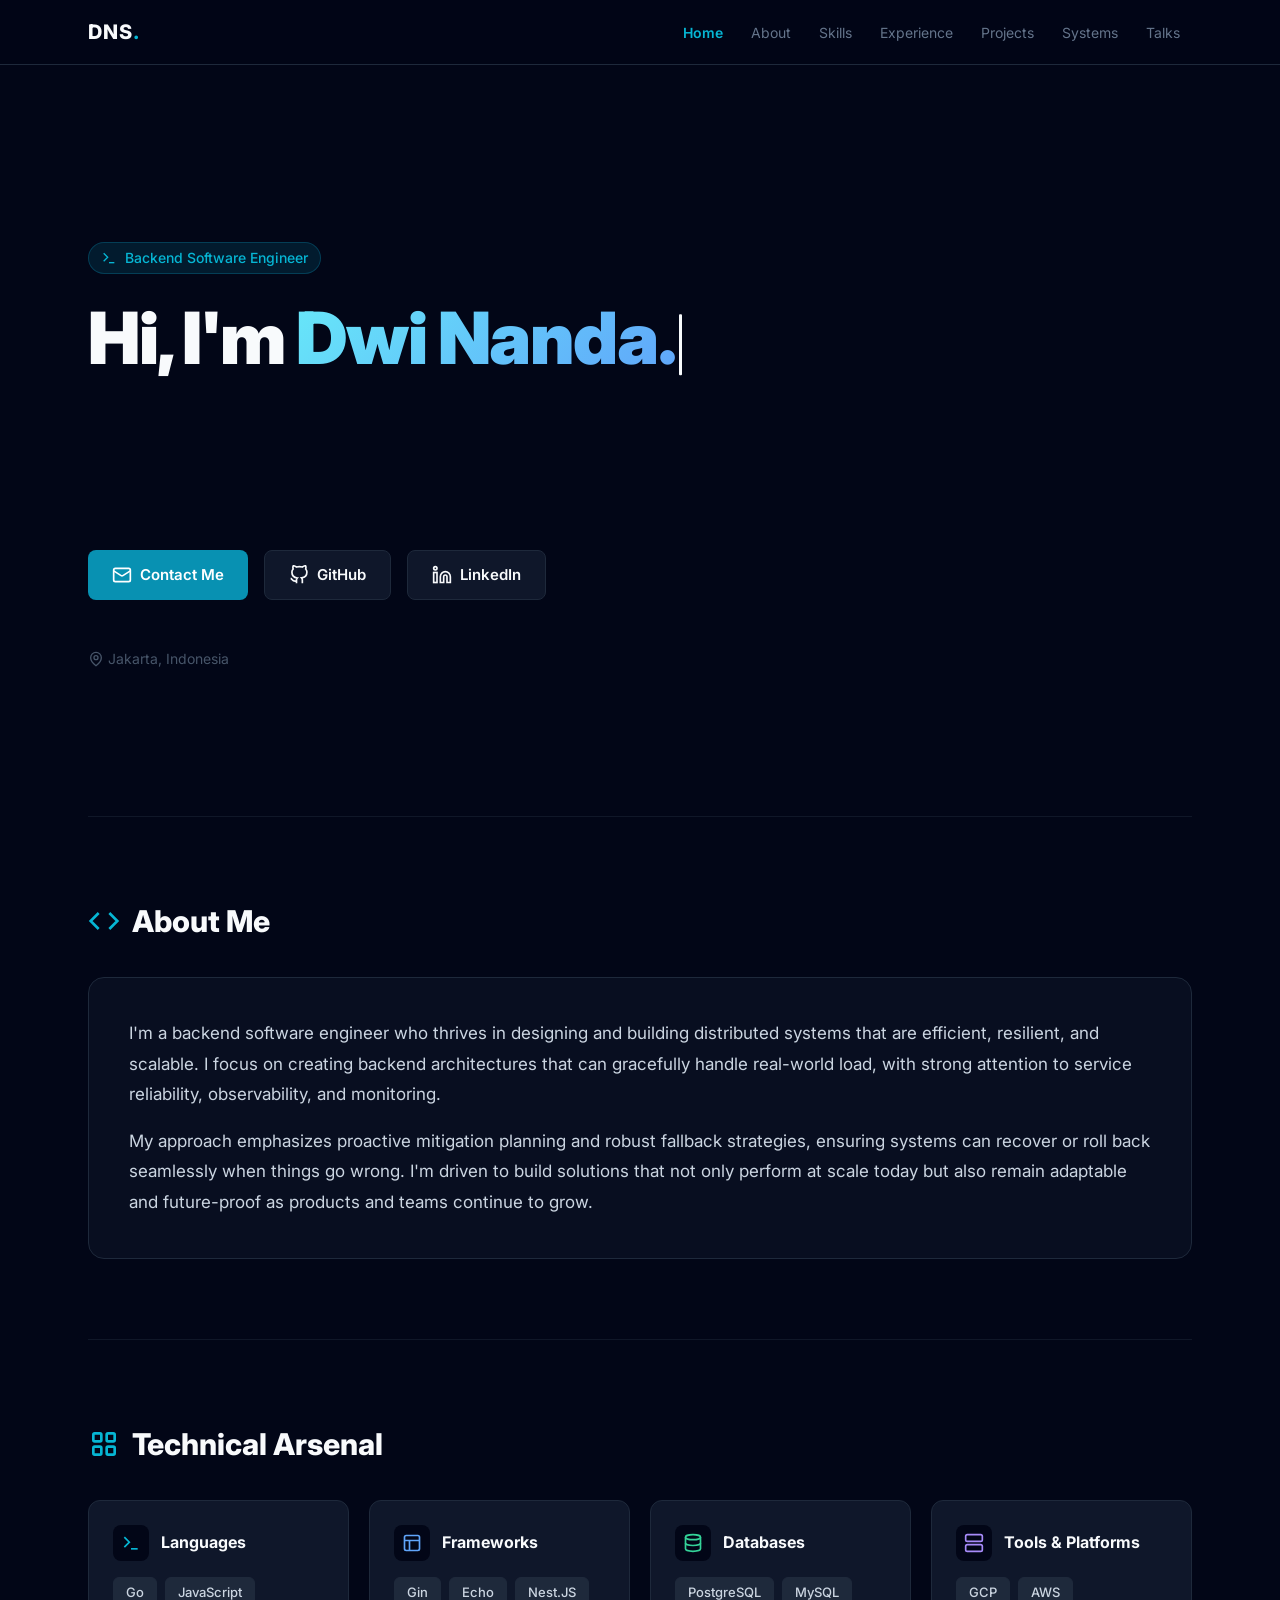
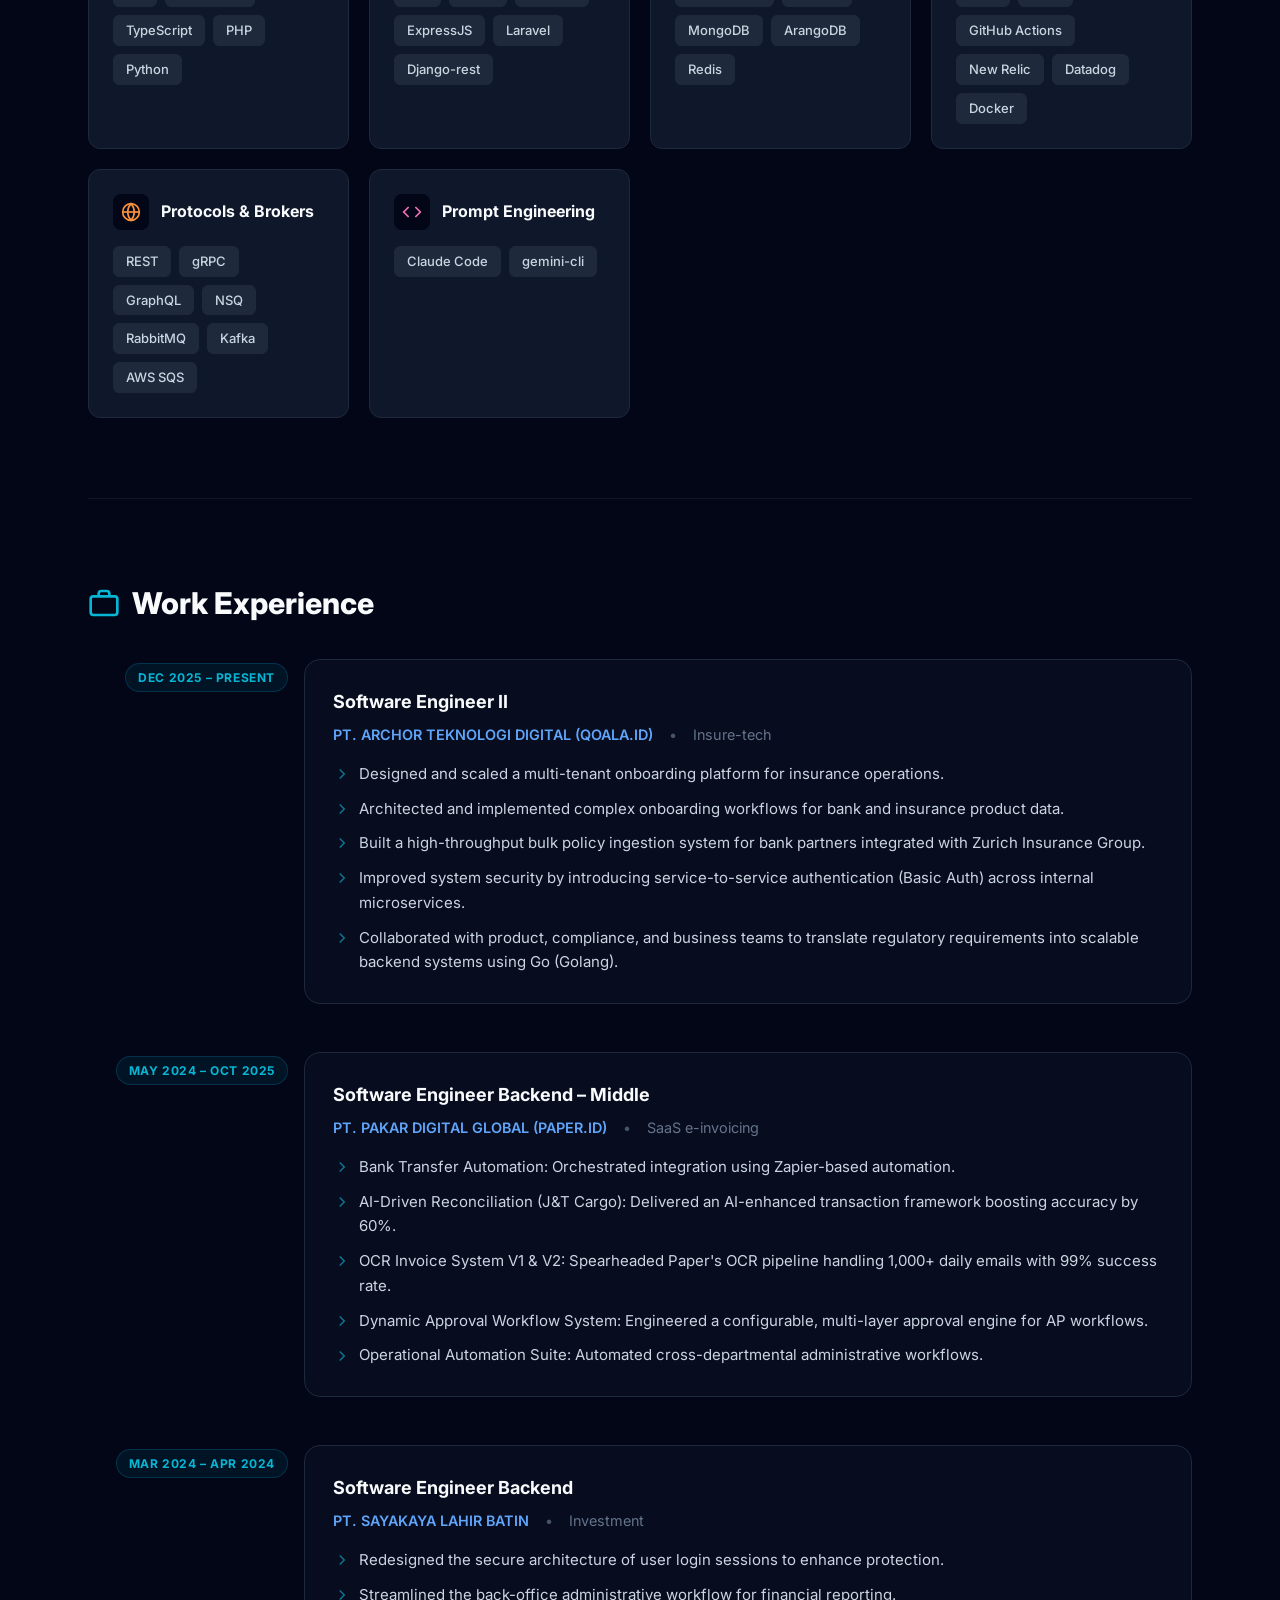
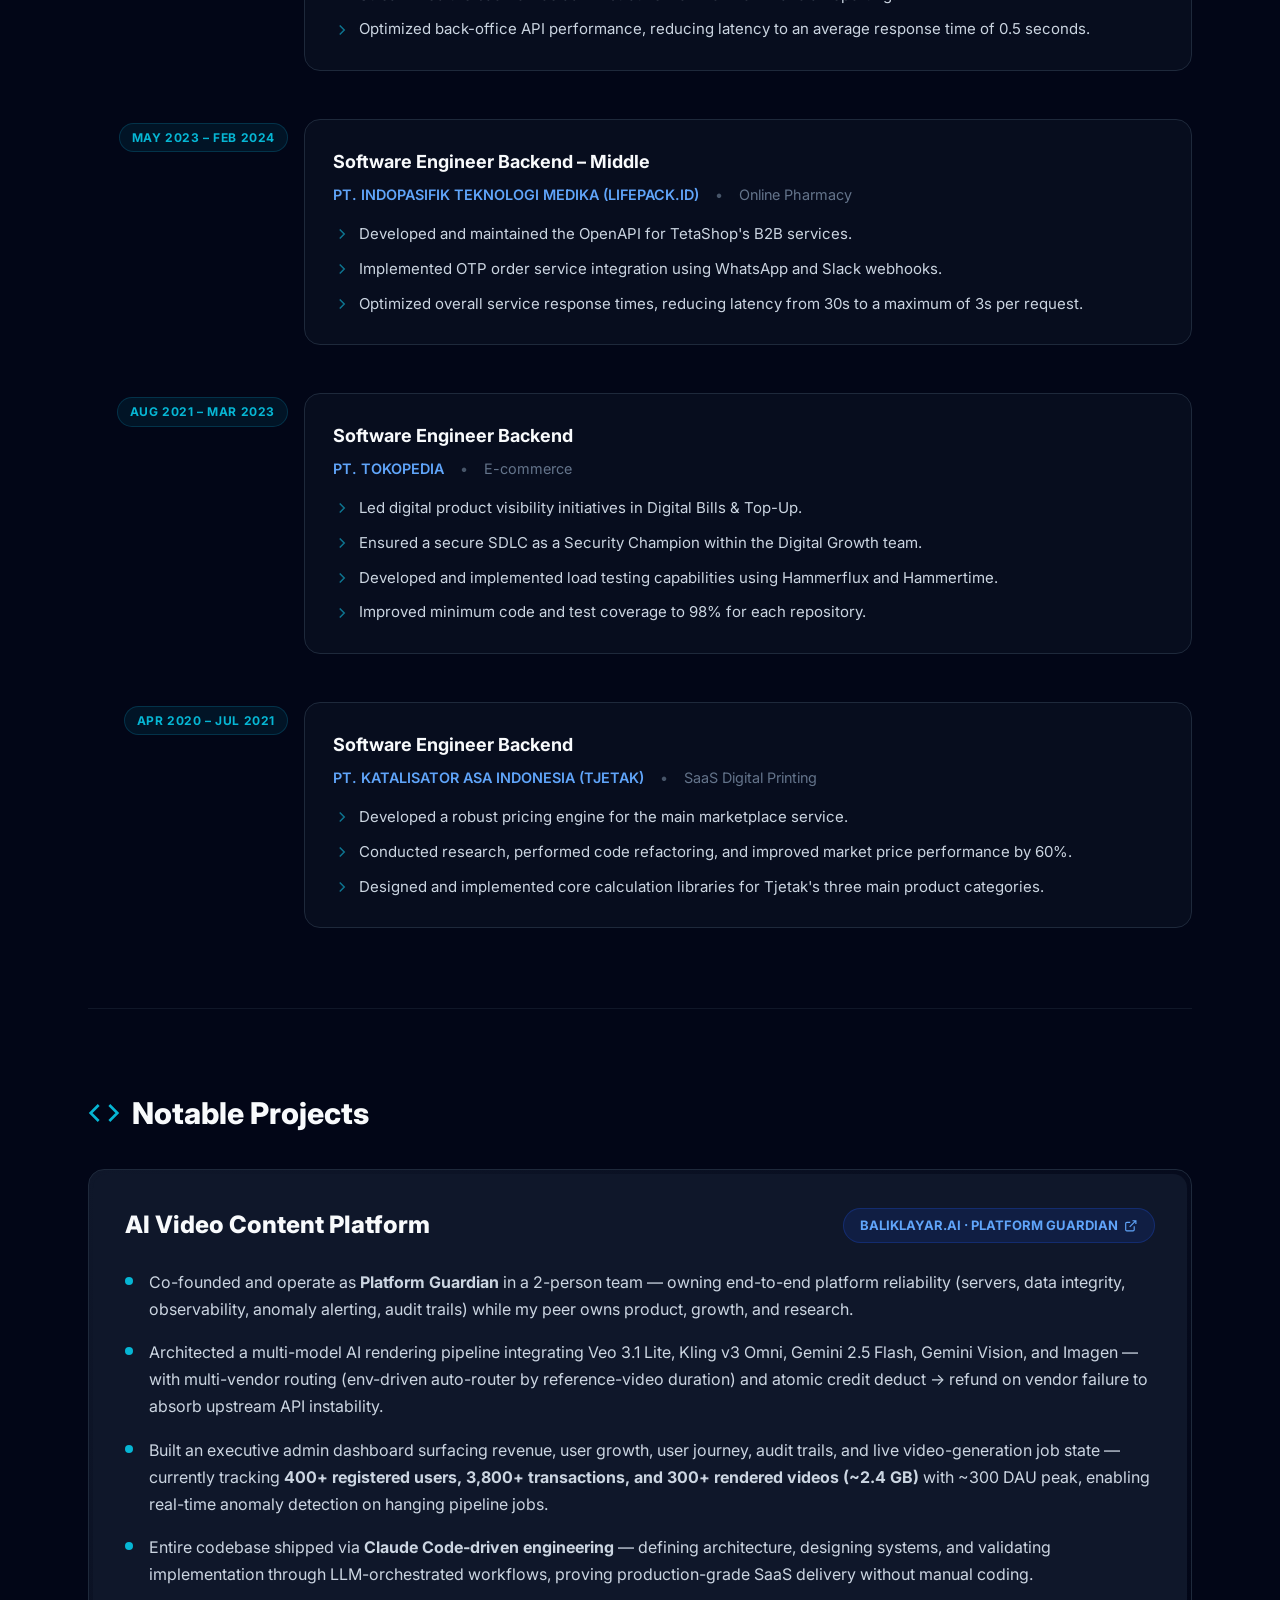
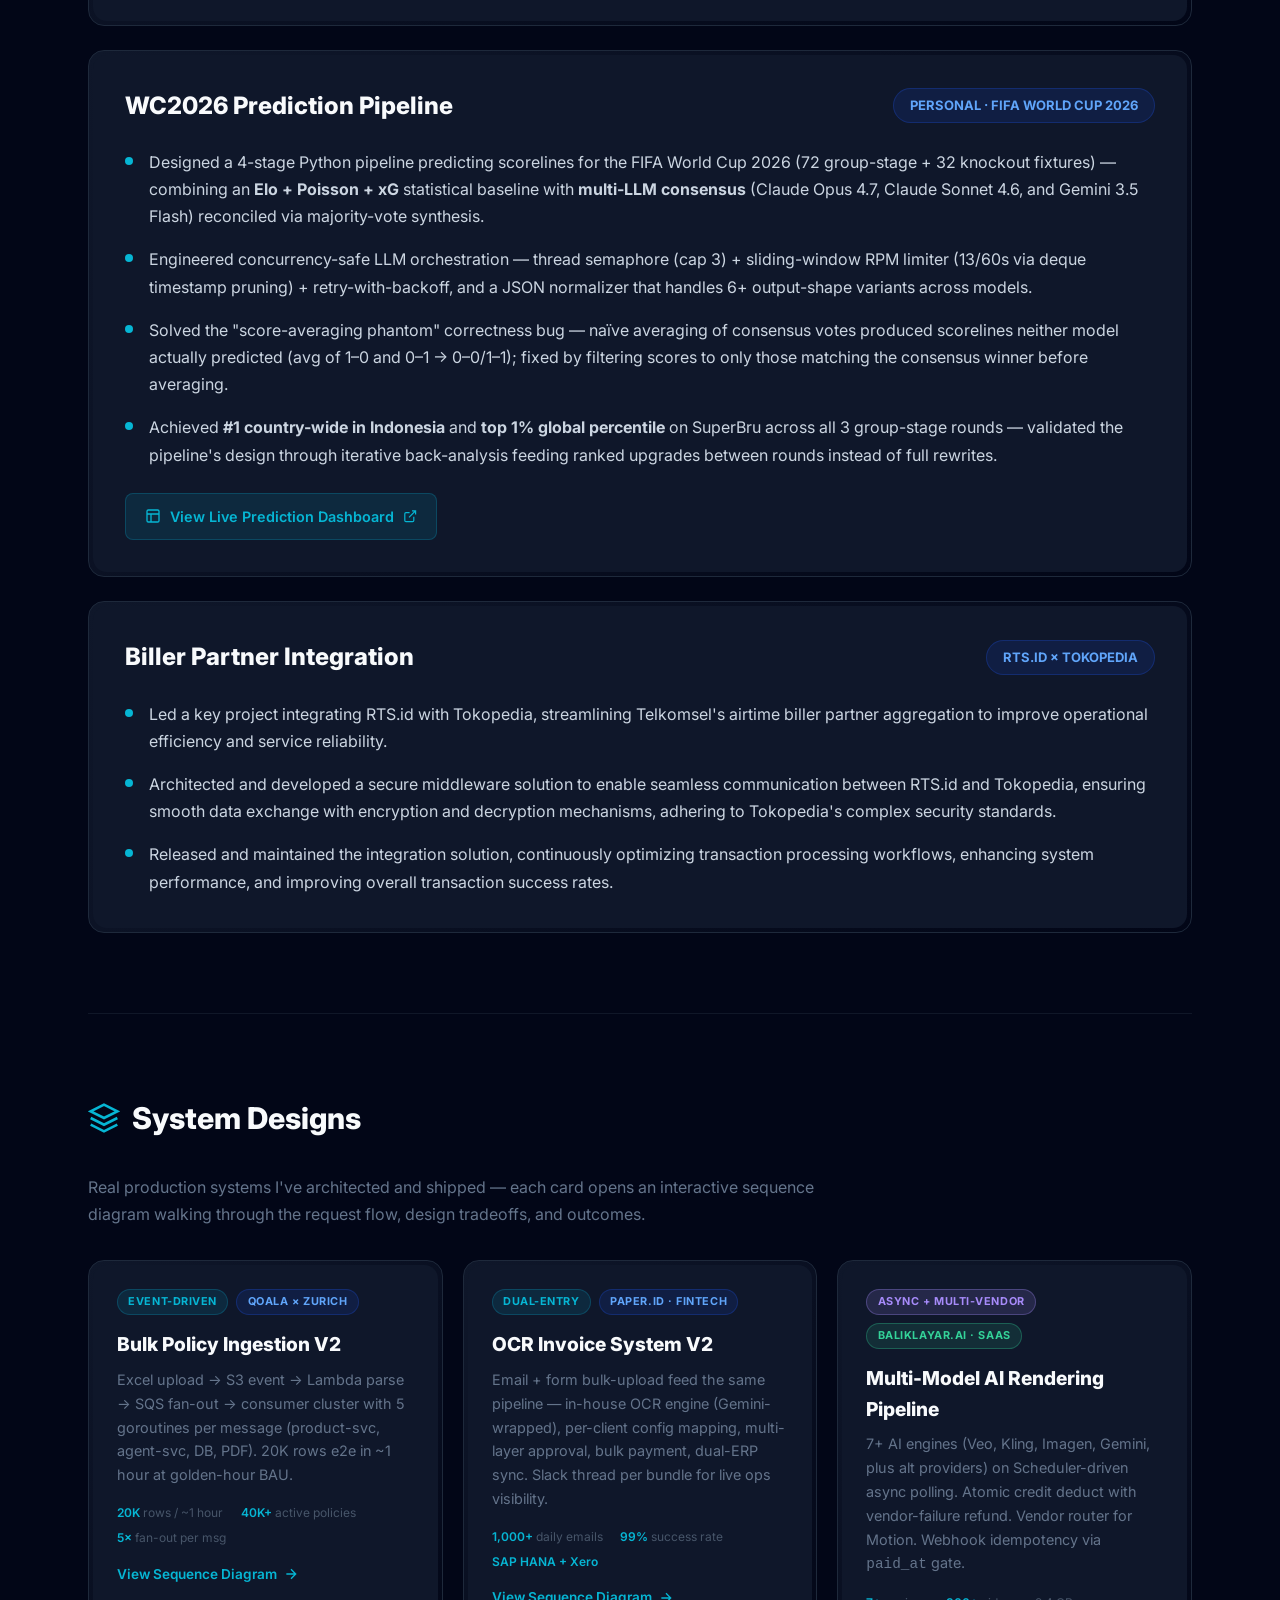
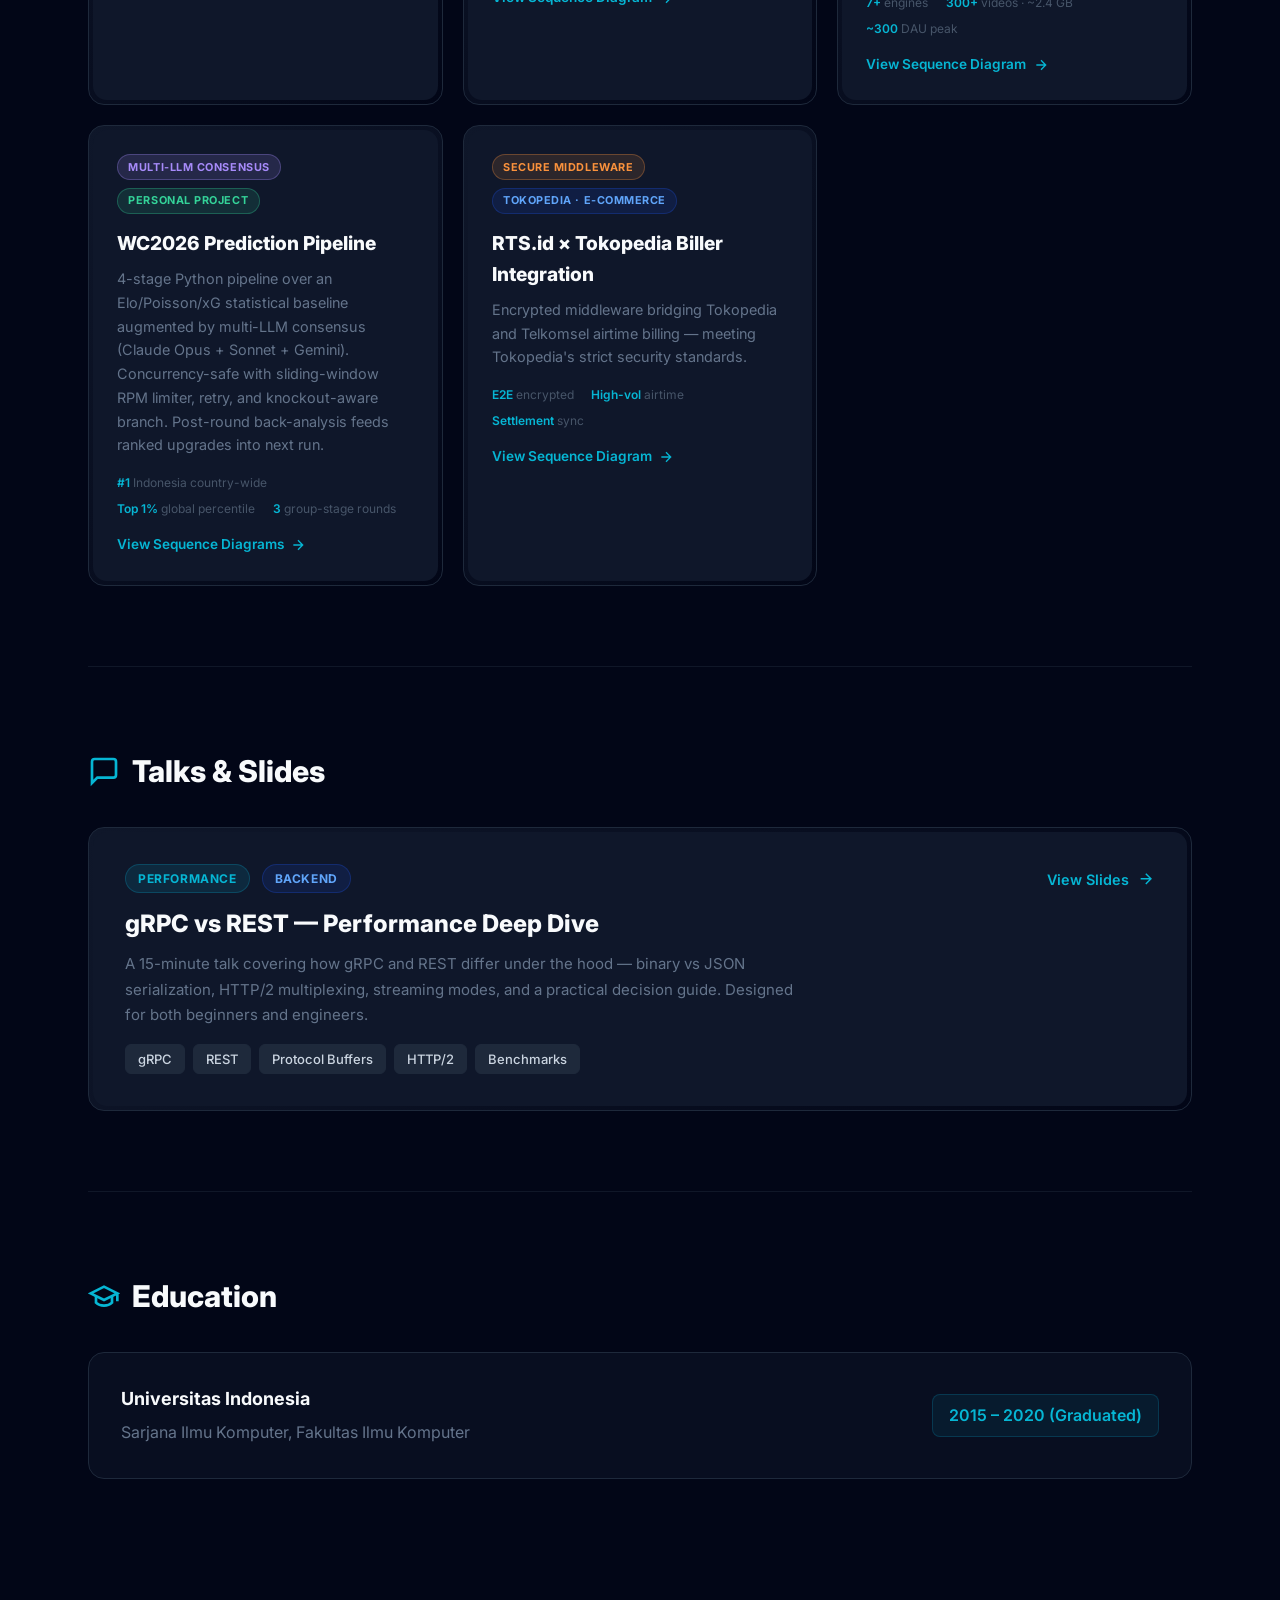
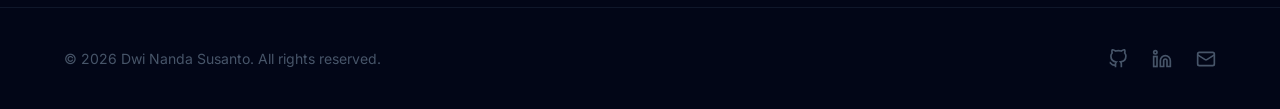
==== commit fcbdf76c: "feat: hero typewriter + Morse-0 blink transition Sequence on page load: 1. Type "Hi, I'm Dwi Nanda."" ====
--- a/index.html
+++ b/index.html
@@ -331,6 +331,34 @@
     .delay-3 { animation-delay: 0.3s; }
     .delay-4 { animation-delay: 0.4s; }
 
+    /* Hero typewriter cursor */
+    .hero-cursor {
+      display: inline-block;
+      width: 3px;
+      height: 0.85em;
+      background: currentColor;
+      margin-left: 4px;
+      vertical-align: text-bottom;
+      opacity: 0;
+      border-radius: 1px;
+      transform: translateY(-0.08em);
+    }
+    .is-typing .hero-cursor {
+      opacity: 1;
+      animation: hero-cursor-blink 0.7s steps(2, start) infinite;
+    }
+    @keyframes hero-cursor-blink {
+      0%, 100% { opacity: 1; }
+      50%      { opacity: 0; }
+    }
+    #hero-h1.hero-h1-collapse {
+      transition: opacity 0.45s ease, max-height 0.55s ease, margin 0.55s ease;
+      overflow: hidden;
+    }
+    @media (prefers-reduced-motion: reduce) {
+      .hero-cursor { display: none; }
+    }
+
   /* ══════════════════════════════════════════════
      SLIDE DECK OVERLAY — all styles scoped to
      #sdeck-modal to avoid portfolio conflicts
@@ -742,8 +770,10 @@
     position: relative;
     width: 100%;
     height: 68vmin;
-    max-height: 68vmin;
+    min-height: 400px;
+    max-height: 78vh;
     margin: 0 auto;
+    padding: 0;
     background: rgba(2, 6, 23, 0.5);
     border: 1px solid rgba(30, 41, 59, 0.6);
     border-radius: 12px;
@@ -753,11 +783,14 @@
   }
   .zoom-mermaid:active { cursor: grabbing; }
   .zoom-mermaid .mermaid {
+    position: absolute;
+    inset: 0;
     width: 100%;
     height: 100%;
-    display: flex;
-    align-items: center;
-    justify-content: center;
+    margin: 0;
+    padding: 0;
+    display: block;
+    overflow: hidden;
   }
   .zoom-mermaid .mermaid svg {
     width: 100% !important;
@@ -1048,12 +1081,8 @@
       <svg xmlns="http://www.w3.org/2000/svg" fill="none" viewBox="0 0 24 24" stroke="currentColor" stroke-width="2"><polyline points="4 17 10 11 4 5"/><line x1="12" y1="19" x2="20" y2="19"/></svg>
       Backend Software Engineer
     </div>
-    <h1 class="fade-up delay-1">
-      Hi, I'm <span class="gradient">Dwi Nanda.</span>
-    </h1>
-    <p class="hero-desc fade-up delay-2">
-      I design and build distributed systems that are efficient, resilient, and scalable. I focus on creating backend architectures that can gracefully handle real-world load.
-    </p>
+    <h1 class="fade-up delay-1" id="hero-h1"><span id="hero-plain">Hi, I'm </span><span class="gradient" id="hero-grad">Dwi Nanda.</span><span class="hero-cursor" aria-hidden="true"></span></h1>
+    <p class="hero-desc fade-up delay-2" id="hero-desc"><span id="hero-desc-text">I design and build distributed systems that are efficient, resilient, and scalable. I focus on creating backend architectures that can gracefully handle real-world load.</span><span class="hero-cursor" aria-hidden="true"></span></p>
     <div class="cta-group fade-up delay-3">
       <a href="mailto:dwnnd09@gmail.com" class="btn btn-primary">
         <svg xmlns="http://www.w3.org/2000/svg" fill="none" viewBox="0 0 24 24" stroke="currentColor" stroke-width="2"><rect x="2" y="4" width="20" height="16" rx="2"/><path d="m22 7-8.97 5.7a1.94 1.94 0 0 1-2.06 0L2 7"/></svg>
@@ -3838,22 +3867,48 @@
     if (!wrap) { return; }
     const svg = wrap.querySelector('.mermaid svg');
     if (!svg) { return; }
-    // Clear Mermaid's inline max-width / style constraints that fight the container
+    // Container needs a real size before we init — bail if not laid out yet
+    const rect = wrap.getBoundingClientRect();
+    if (rect.width < 20 || rect.height < 20) { return; }
+    // Wipe Mermaid's inline style (sets max-width) and its intrinsic width/height,
+    // then force the SVG to fill the whole container in absolute pixels.
     svg.removeAttribute('style');
-    svg.setAttribute('width', '100%');
-    svg.setAttribute('height', '100%');
+    svg.setAttribute('width', Math.round(rect.width));
+    svg.setAttribute('height', Math.round(rect.height));
+    svg.style.width = '100%';
+    svg.style.height = '100%';
+    svg.style.maxWidth = 'none';
+    svg.style.maxHeight = 'none';
+    svg.style.display = 'block';
+    // Ensure preserveAspectRatio doesn't fight us — content should scale to fit viewport
+    svg.setAttribute('preserveAspectRatio', 'xMidYMid meet');
     sysdeck_panzoom_instance = svgPanZoom(svg, {
       zoomEnabled: true,
       panEnabled: true,
       controlIconsEnabled: false,
       fit: true,
       center: true,
-      minZoom: 0.4,
-      maxZoom: 10,
+      contain: false,
+      minZoom: 0.3,
+      maxZoom: 12,
       zoomScaleSensitivity: 0.35,
       dblClickZoomEnabled: true,
       mouseWheelZoomEnabled: true,
     });
+    // Follow container resize so the workable area stays edge-to-edge
+    if (typeof ResizeObserver !== 'undefined') {
+      const ro = new ResizeObserver(() => {
+        if (!sysdeck_panzoom_instance) { return; }
+        const r = wrap.getBoundingClientRect();
+        if (r.width < 20 || r.height < 20) { return; }
+        svg.setAttribute('width', Math.round(r.width));
+        svg.setAttribute('height', Math.round(r.height));
+        sysdeck_panzoom_instance.resize();
+        sysdeck_panzoom_instance.fit();
+        sysdeck_panzoom_instance.center();
+      });
+      ro.observe(wrap);
+    }
   }
 
   function sysdeck_zoom(action) {
@@ -3951,6 +4006,78 @@
     if (Math.abs(dx) > 40) sysdeck_go(dx < 0 ? 1 : -1);
     sysdeck_tx = null;
   });
+
+  // ══════════════════════════════════════════════
+  // HERO TYPEWRITER + MORSE-0 BLINK
+  // Type "Hi, I'm Dwi Nanda." slowly, blink 5× (Morse for 0),
+  // then collapse and type the description faster.
+  // ══════════════════════════════════════════════
+  (function heroTypewriter() {
+    const h1       = document.getElementById('hero-h1');
+    const plainEl  = document.getElementById('hero-plain');
+    const gradEl   = document.getElementById('hero-grad');
+    const desc     = document.getElementById('hero-desc');
+    const descText = document.getElementById('hero-desc-text');
+    if (!h1 || !plainEl || !gradEl || !desc || !descText) { return; }
+    if (matchMedia && matchMedia('(prefers-reduced-motion: reduce)').matches) { return; }
+
+    const plainStr = plainEl.textContent;
+    const gradStr  = gradEl.textContent;
+    const descStr  = descText.textContent;
+
+    // Wait for layout so we can measure & reserve heights (avoids button jump)
+    requestAnimationFrame(() => {
+      const descHeight = desc.getBoundingClientRect().height;
+      desc.style.minHeight = descHeight + 'px';
+
+      plainEl.textContent  = '';
+      gradEl.textContent   = '';
+      descText.textContent = '';
+      h1.classList.add('is-typing');
+
+      const sleep = (ms) => new Promise((r) => setTimeout(r, ms));
+      const type  = async (el, text, delay) => {
+        for (const ch of text) {
+          el.textContent += ch;
+          await sleep(delay);
+        }
+      };
+
+      (async () => {
+        await sleep(500);                       // let fade-up settle
+        await type(plainEl, plainStr, 85);      // "Hi, I'm " — slower, dramatic
+        await type(gradEl,  gradStr,  90);      // "Dwi Nanda." — same tempo
+        await sleep(450);                       // brief pause
+
+        // Morse for 0 = five long dashes. Blink whole h1 5× — 500ms on / 500ms off (~1s each)
+        h1.classList.remove('is-typing');
+        h1.style.transition = 'opacity 0.05s linear';
+        for (let i = 0; i < 5; i++) {
+          h1.style.opacity = '0';
+          await sleep(500);
+          h1.style.opacity = '1';
+          await sleep(500);
+        }
+
+        // Collapse h1 (opacity + height) so description takes its place
+        h1.classList.add('hero-h1-collapse');
+        const h1Height = h1.getBoundingClientRect().height;
+        h1.style.maxHeight = h1Height + 'px';
+        // eslint-disable-next-line no-unused-expressions
+        h1.offsetHeight;                        // force reflow so max-height animates
+        h1.style.opacity   = '0';
+        h1.style.maxHeight = '0';
+        h1.style.marginTop = '0';
+        h1.style.marginBottom = '0';
+        await sleep(600);
+
+        // Type description — faster (~22ms/char)
+        desc.classList.add('is-typing');
+        await type(descText, descStr, 22);
+        desc.classList.remove('is-typing');
+      })();
+    });
+  })();
 </script>
 </body>
 </html>
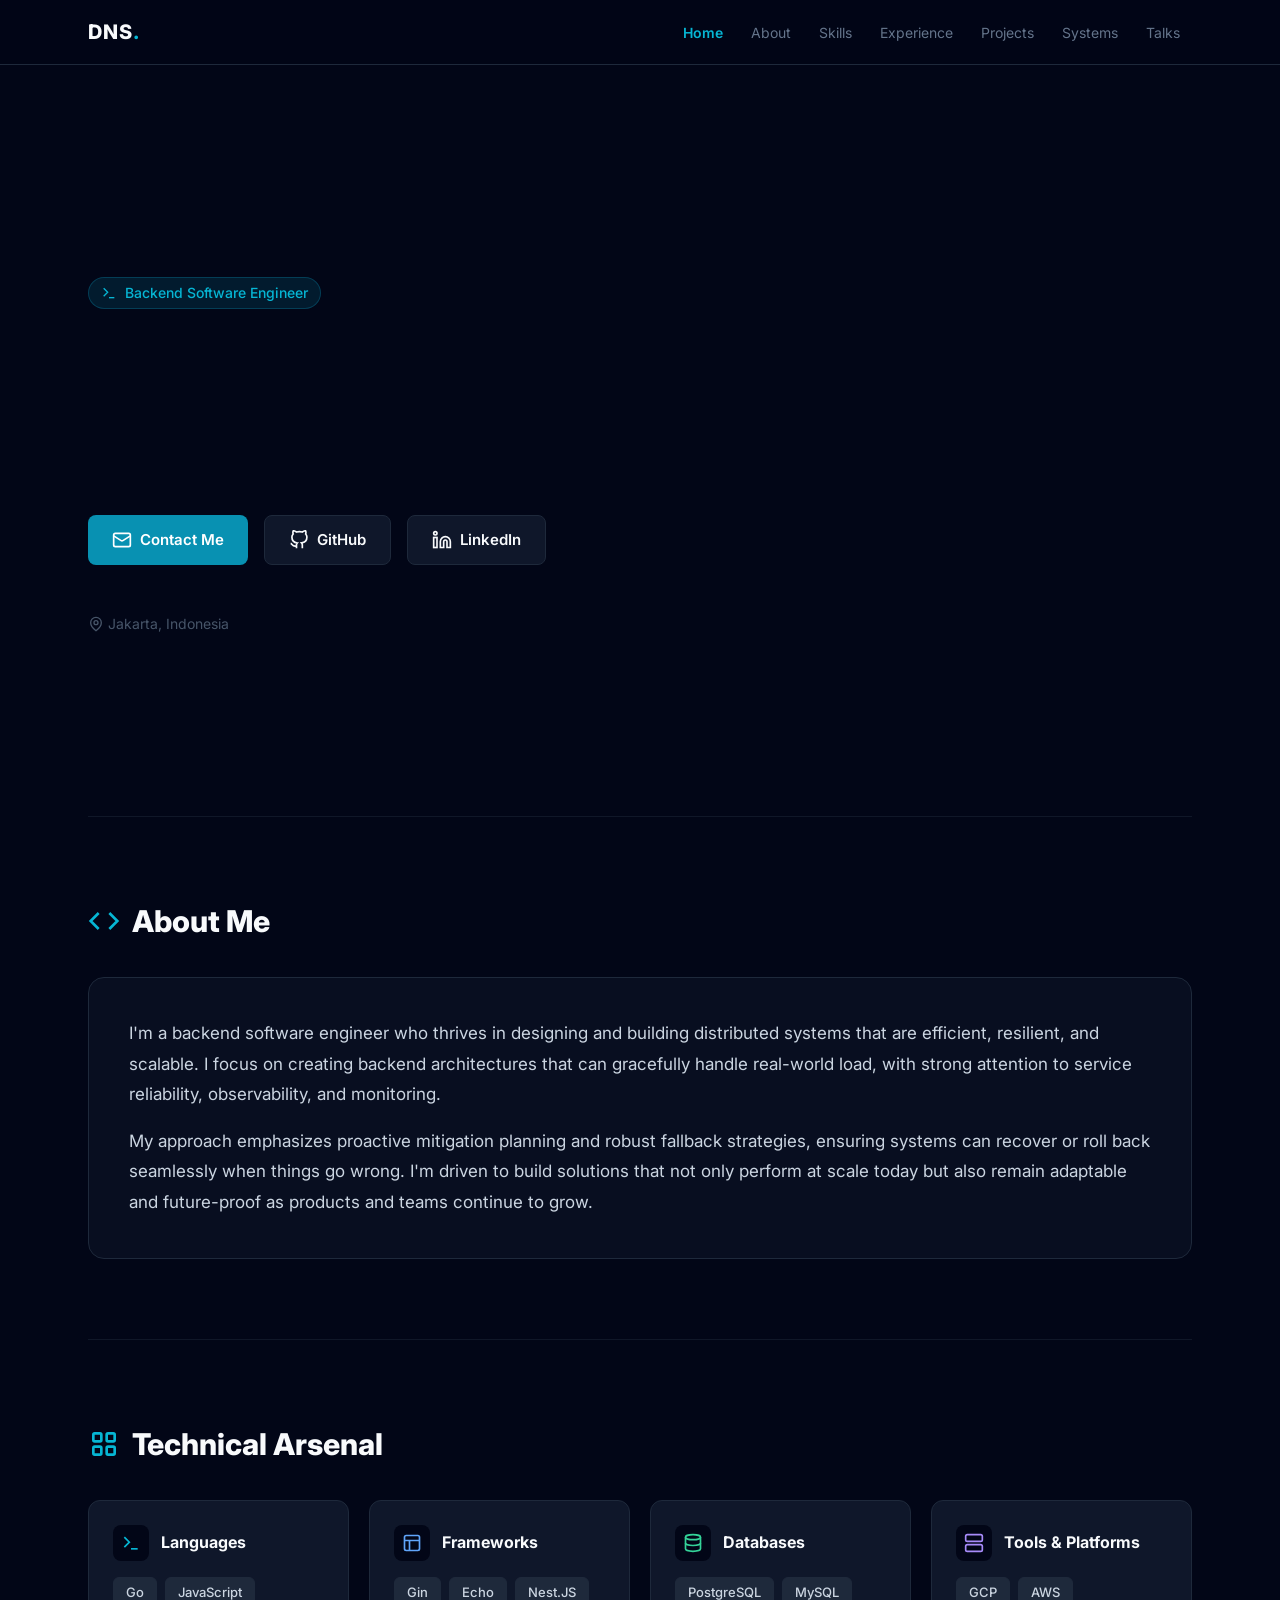
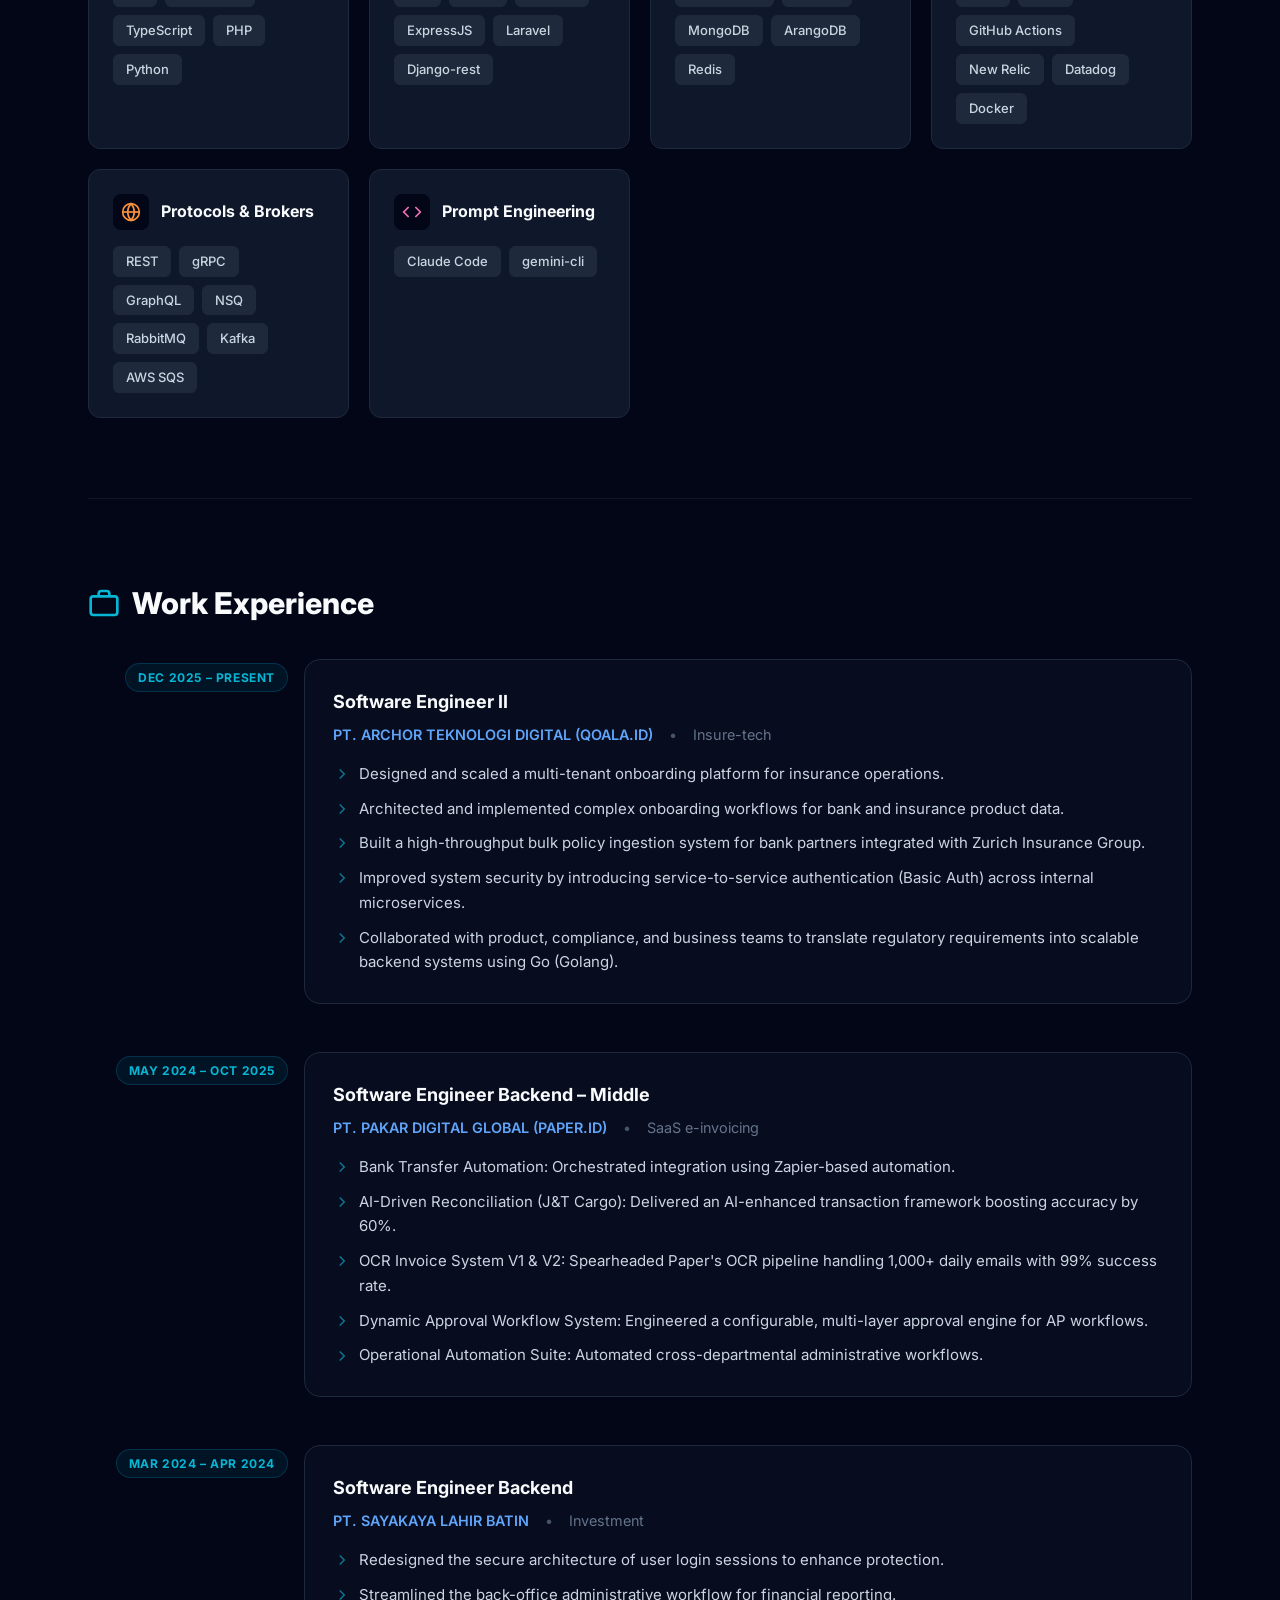
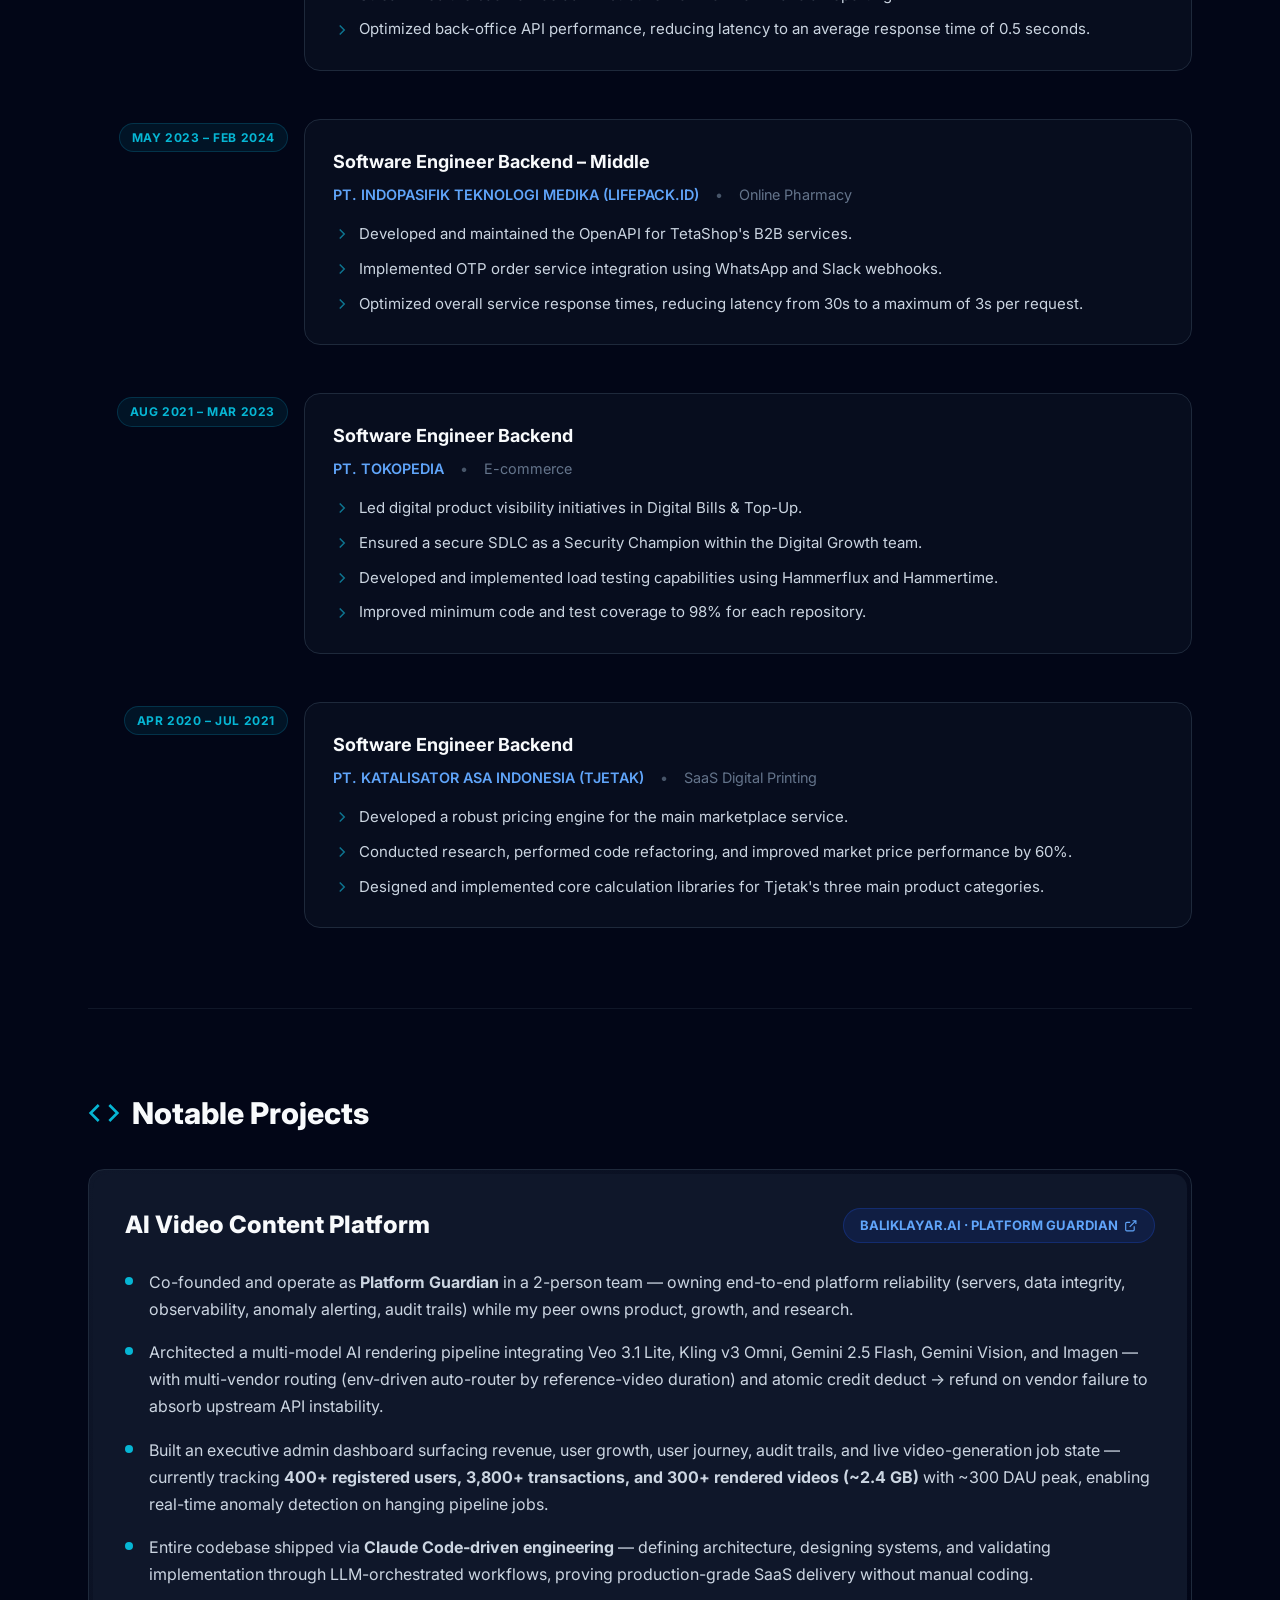
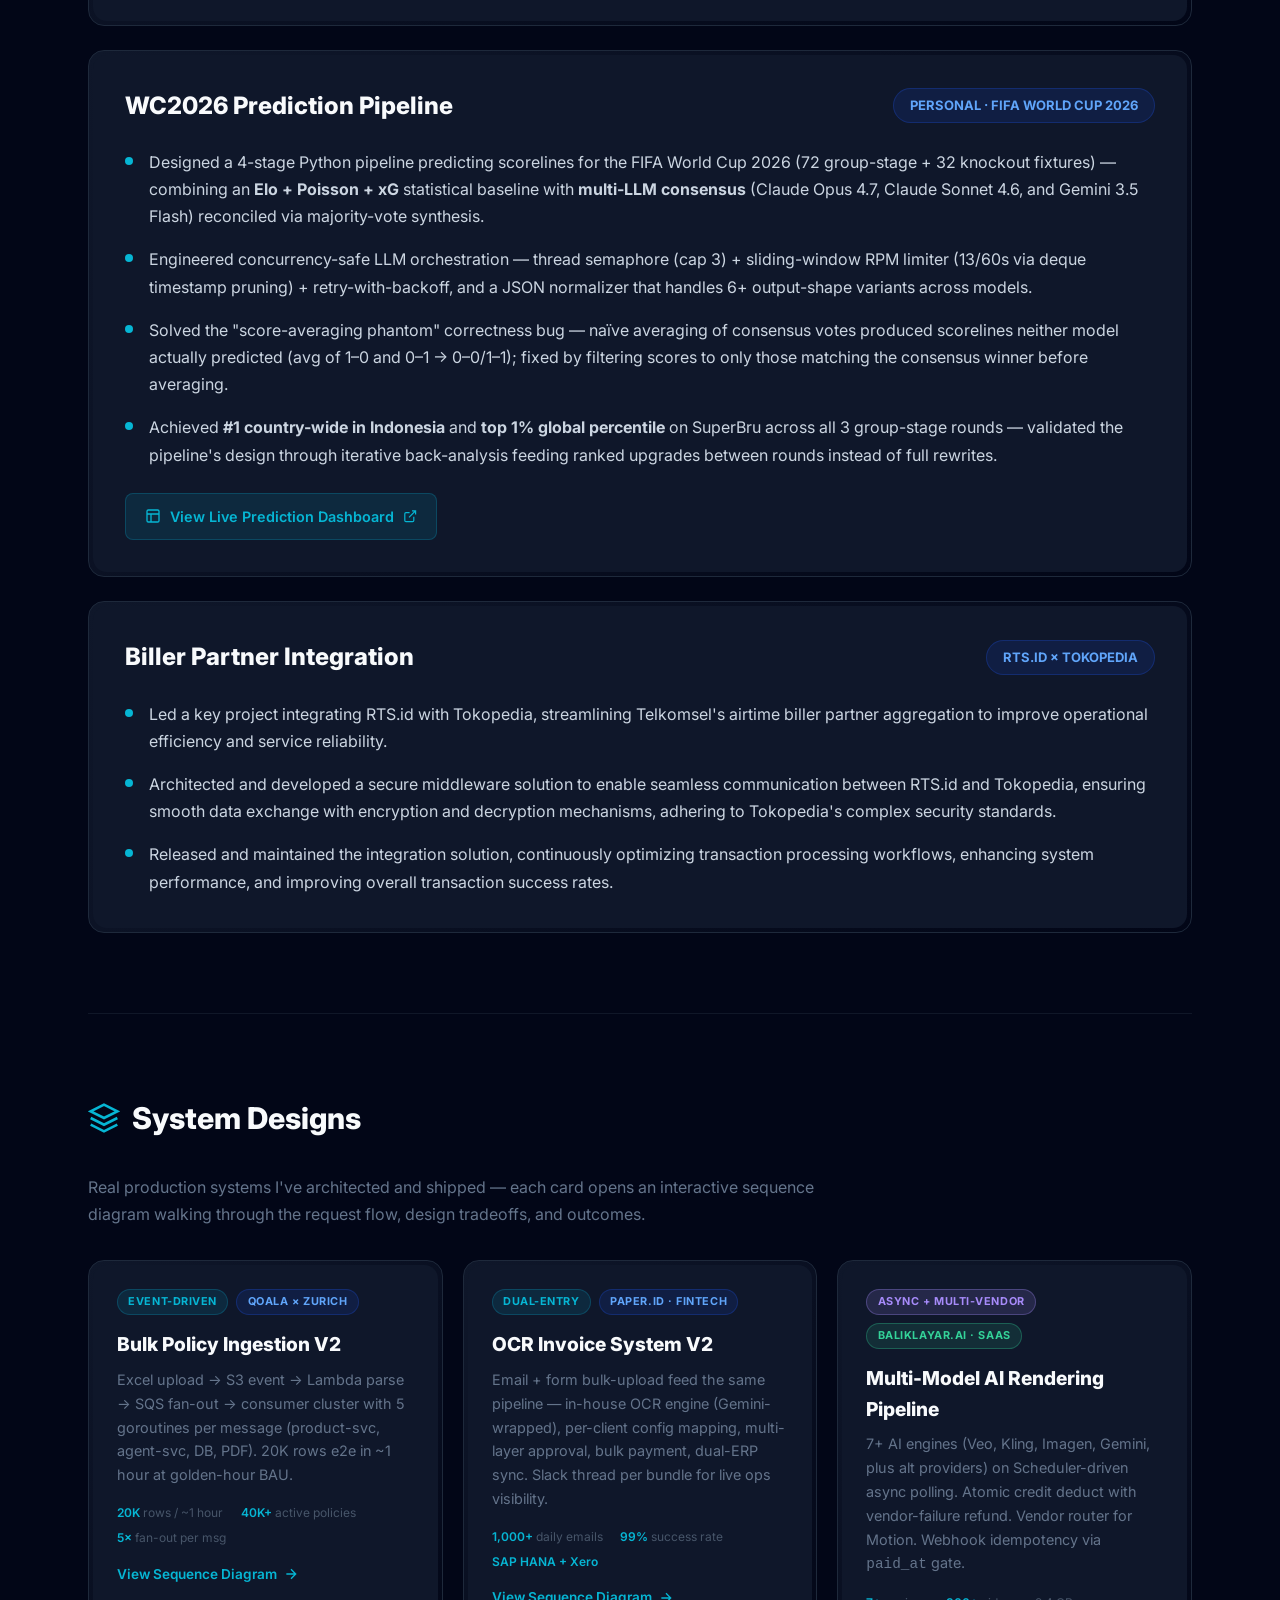
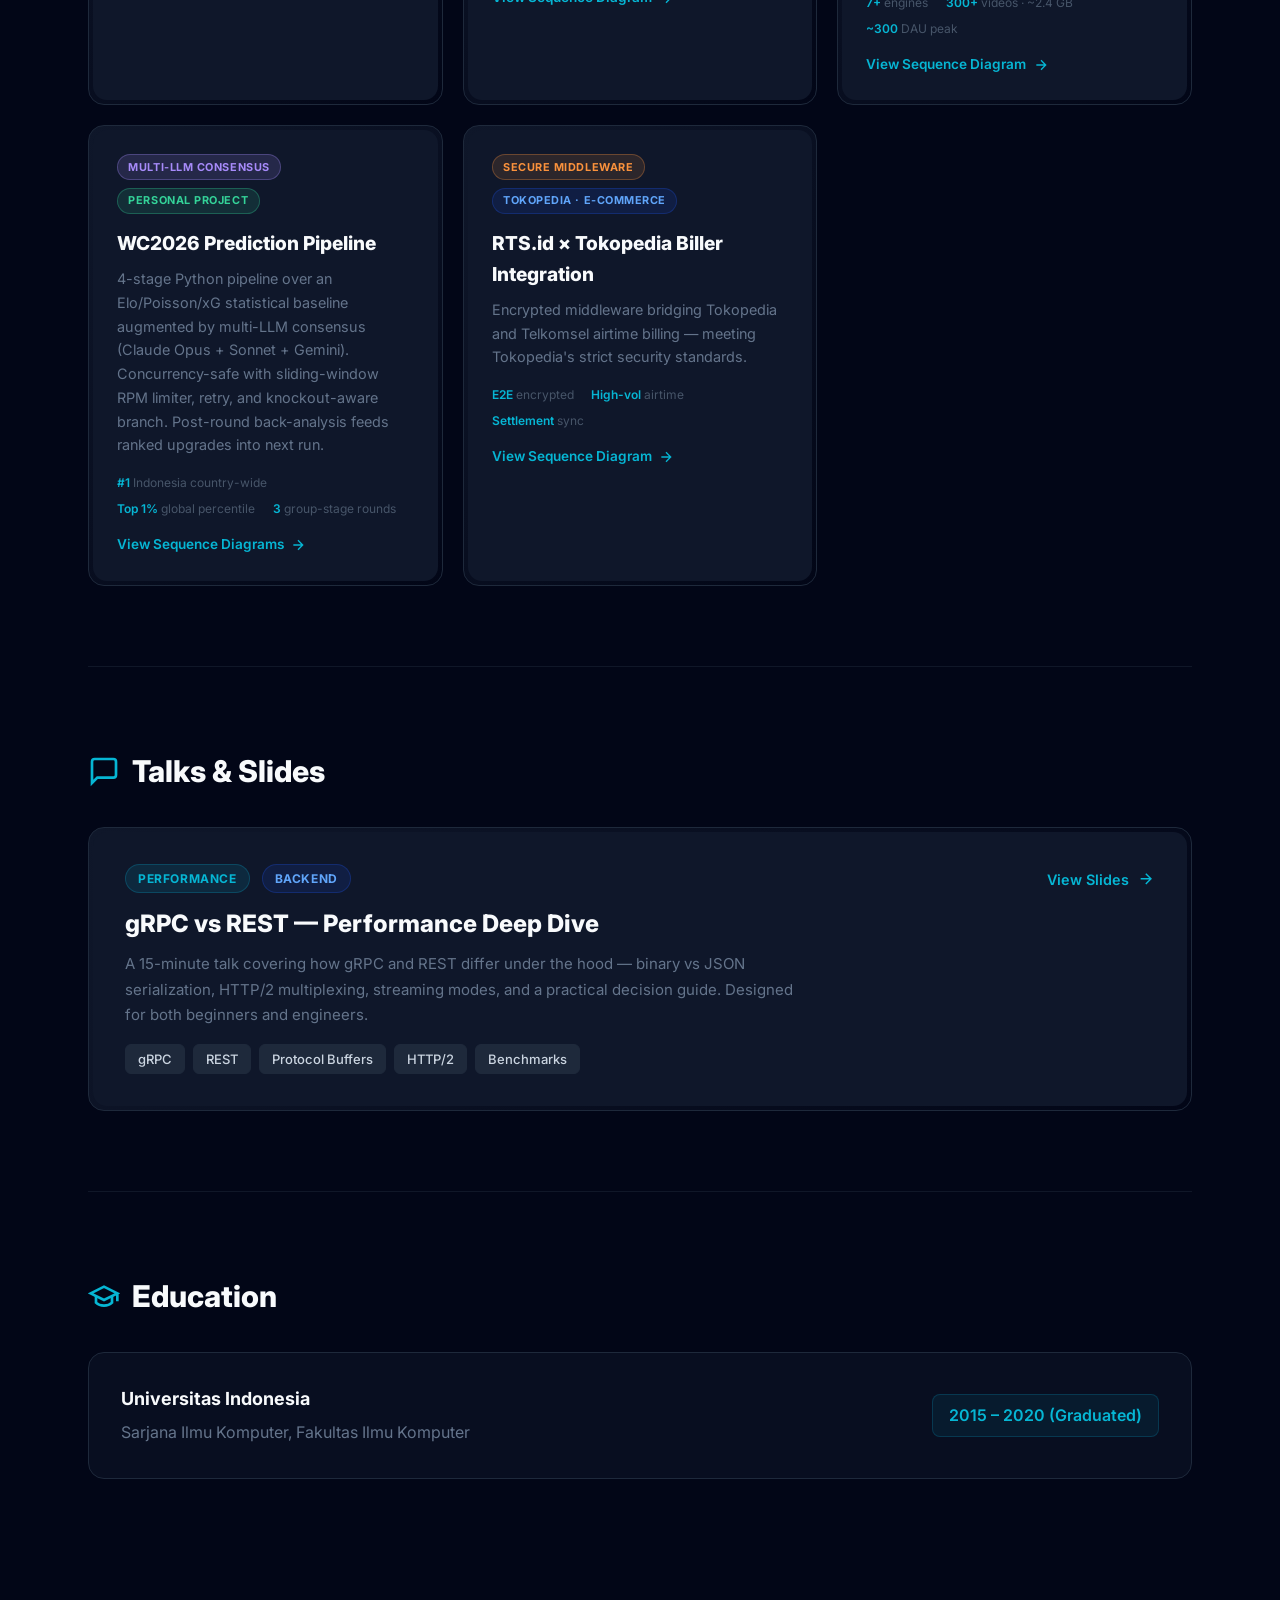
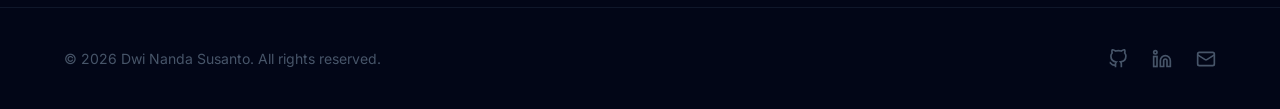
==== commit d457e25a: "fix: hero animation — kill reserved gap, actually blink, loop forever Three problems the user report" ====
--- a/index.html
+++ b/index.html
@@ -354,9 +354,6 @@
     #hero-h1.hero-h1-collapse {
       transition: opacity 0.45s ease, max-height 0.55s ease, margin 0.55s ease;
       overflow: hidden;
-    }
-    @media (prefers-reduced-motion: reduce) {
-      .hero-cursor { display: none; }
     }
 
   /* ══════════════════════════════════════════════
@@ -4008,9 +4005,14 @@
   });
 
   // ══════════════════════════════════════════════
-  // HERO TYPEWRITER + MORSE-0 BLINK
-  // Type "Hi, I'm Dwi Nanda." slowly, blink 5× (Morse for 0),
-  // then collapse and type the description faster.
+  // HERO TYPEWRITER + MORSE-0 BLINK — infinite loop
+  // Cycle:
+  //   1. Type "Hi, I'm Dwi Nanda." slowly
+  //   2. Blink whole h1 5× (Morse code for 0)
+  //   3. Collapse h1
+  //   4. Type description faster
+  //   5. Hold 10s
+  //   6. Fade description out, reset, repeat
   // ══════════════════════════════════════════════
   (function heroTypewriter() {
     const h1       = document.getElementById('hero-h1');
@@ -4019,64 +4021,104 @@
     const desc     = document.getElementById('hero-desc');
     const descText = document.getElementById('hero-desc-text');
     if (!h1 || !plainEl || !gradEl || !desc || !descText) { return; }
-    if (matchMedia && matchMedia('(prefers-reduced-motion: reduce)').matches) { return; }
 
     const plainStr = plainEl.textContent;
     const gradStr  = gradEl.textContent;
     const descStr  = descText.textContent;
 
-    // Wait for layout so we can measure & reserve heights (avoids button jump)
-    requestAnimationFrame(() => {
-      const descHeight = desc.getBoundingClientRect().height;
-      desc.style.minHeight = descHeight + 'px';
-
+    // JS owns visibility — strip fade-up so it doesn't lock opacity at 1
+    h1.classList.remove('fade-up', 'delay-1');
+    desc.classList.remove('fade-up', 'delay-2');
+    h1.style.animation = 'none';
+    desc.style.animation = 'none';
+
+    const sleep = (ms) => new Promise((r) => setTimeout(r, ms));
+    const type  = async (el, text, delay) => {
+      for (const ch of text) {
+        el.textContent += ch;
+        await sleep(delay);
+      }
+    };
+
+    async function resetForCycle() {
+      // Restore h1 to fully-visible / full-height state
+      h1.style.transition   = 'none';
+      h1.style.opacity      = '1';
+      h1.style.maxHeight    = '';
+      h1.style.marginTop    = '';
+      h1.style.marginBottom = '';
+      h1.style.overflow     = '';
+      h1.classList.remove('hero-h1-collapse');
+      // Clear text
       plainEl.textContent  = '';
       gradEl.textContent   = '';
       descText.textContent = '';
+      // Reset desc invisible (no reserved space — will grow when typed)
+      desc.style.transition = 'none';
+      desc.style.opacity    = '0';
+      // Force reflow so subsequent transitions actually run
+      // eslint-disable-next-line no-unused-expressions
+      h1.offsetHeight;
+    }
+
+    async function runCycle() {
+      await resetForCycle();
+
+      // ── 1. Type h1 ────────────────────────────────
       h1.classList.add('is-typing');
-
-      const sleep = (ms) => new Promise((r) => setTimeout(r, ms));
-      const type  = async (el, text, delay) => {
-        for (const ch of text) {
-          el.textContent += ch;
-          await sleep(delay);
-        }
-      };
-
-      (async () => {
-        await sleep(500);                       // let fade-up settle
-        await type(plainEl, plainStr, 85);      // "Hi, I'm " — slower, dramatic
-        await type(gradEl,  gradStr,  90);      // "Dwi Nanda." — same tempo
-        await sleep(450);                       // brief pause
-
-        // Morse for 0 = five long dashes. Blink whole h1 5× — 500ms on / 500ms off (~1s each)
-        h1.classList.remove('is-typing');
-        h1.style.transition = 'opacity 0.05s linear';
-        for (let i = 0; i < 5; i++) {
-          h1.style.opacity = '0';
-          await sleep(500);
-          h1.style.opacity = '1';
-          await sleep(500);
-        }
-
-        // Collapse h1 (opacity + height) so description takes its place
-        h1.classList.add('hero-h1-collapse');
-        const h1Height = h1.getBoundingClientRect().height;
-        h1.style.maxHeight = h1Height + 'px';
-        // eslint-disable-next-line no-unused-expressions
-        h1.offsetHeight;                        // force reflow so max-height animates
-        h1.style.opacity   = '0';
-        h1.style.maxHeight = '0';
-        h1.style.marginTop = '0';
-        h1.style.marginBottom = '0';
-        await sleep(600);
-
-        // Type description — faster (~22ms/char)
-        desc.classList.add('is-typing');
-        await type(descText, descStr, 22);
-        desc.classList.remove('is-typing');
-      })();
-    });
+      await sleep(450);
+      await type(plainEl, plainStr, 85);
+      await type(gradEl,  gradStr,  90);
+      await sleep(450);
+
+      // ── 2. Morse-0 blink (5 dashes × ~1s) ─────────
+      h1.classList.remove('is-typing');
+      h1.style.transition = 'opacity 0.05s linear';
+      for (let i = 0; i < 5; i++) {
+        h1.style.opacity = '0';
+        await sleep(500);
+        h1.style.opacity = '1';
+        await sleep(500);
+      }
+
+      // ── 3. Collapse h1 ────────────────────────────
+      h1.classList.add('hero-h1-collapse');
+      const h1H = h1.getBoundingClientRect().height;
+      h1.style.maxHeight = h1H + 'px';
+      // eslint-disable-next-line no-unused-expressions
+      h1.offsetHeight;
+      h1.style.transition   = 'opacity 0.45s ease, max-height 0.55s ease, margin 0.55s ease';
+      h1.style.opacity      = '0';
+      h1.style.maxHeight    = '0';
+      h1.style.marginTop    = '0';
+      h1.style.marginBottom = '0';
+      await sleep(600);
+
+      // ── 4. Type description ───────────────────────
+      desc.style.transition = 'opacity 0.3s ease';
+      desc.style.opacity    = '1';
+      desc.classList.add('is-typing');
+      await type(descText, descStr, 22);
+      // keep cursor blinking during hold — classic typewriter feel
+
+      // ── 5. Hold 10s ───────────────────────────────
+      await sleep(10000);
+
+      // ── 6. Fade desc out ──────────────────────────
+      desc.classList.remove('is-typing');
+      desc.style.transition = 'opacity 0.6s ease';
+      desc.style.opacity    = '0';
+      await sleep(650);
+    }
+
+    (async () => {
+      // small pause on very first mount so page finishes settling
+      await sleep(200);
+      while (true) {
+        try { await runCycle(); }
+        catch (err) { console.error('hero cycle:', err); await sleep(2000); }
+      }
+    })();
   })();
 </script>
 </body>
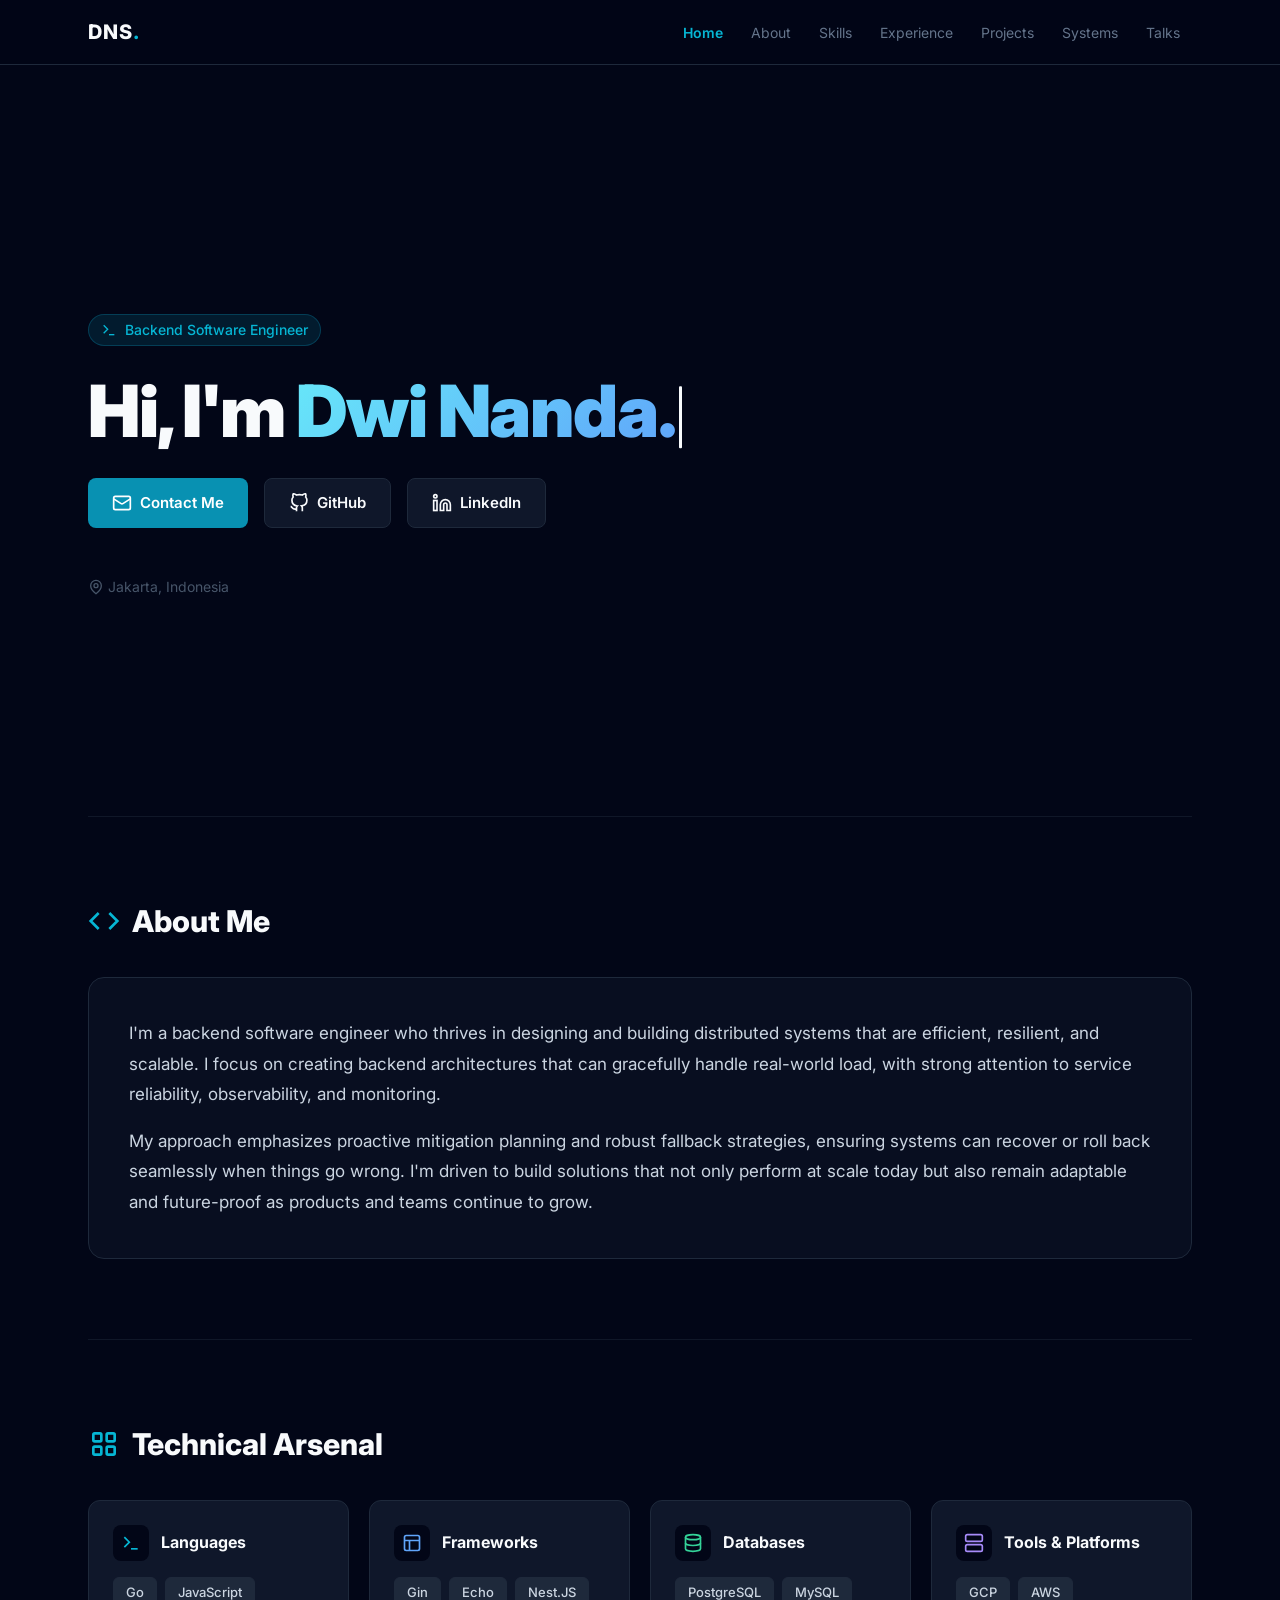
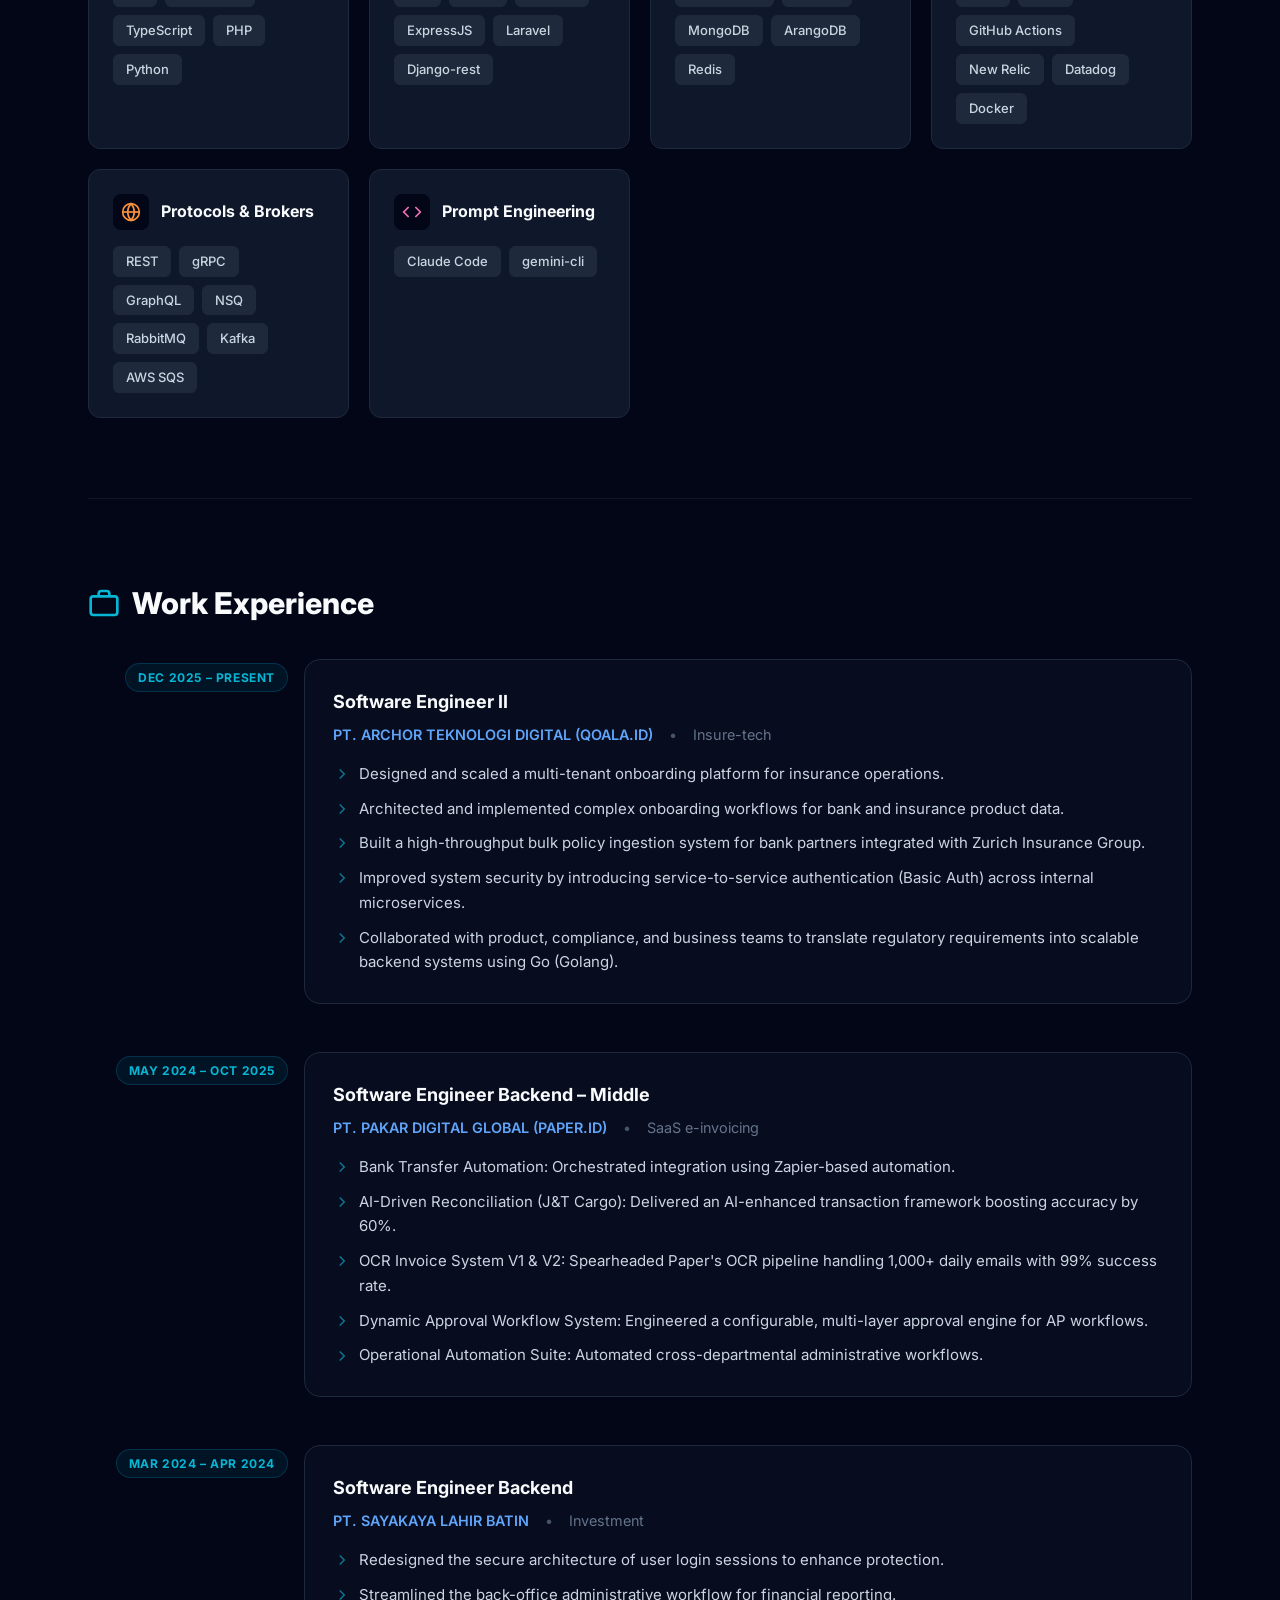
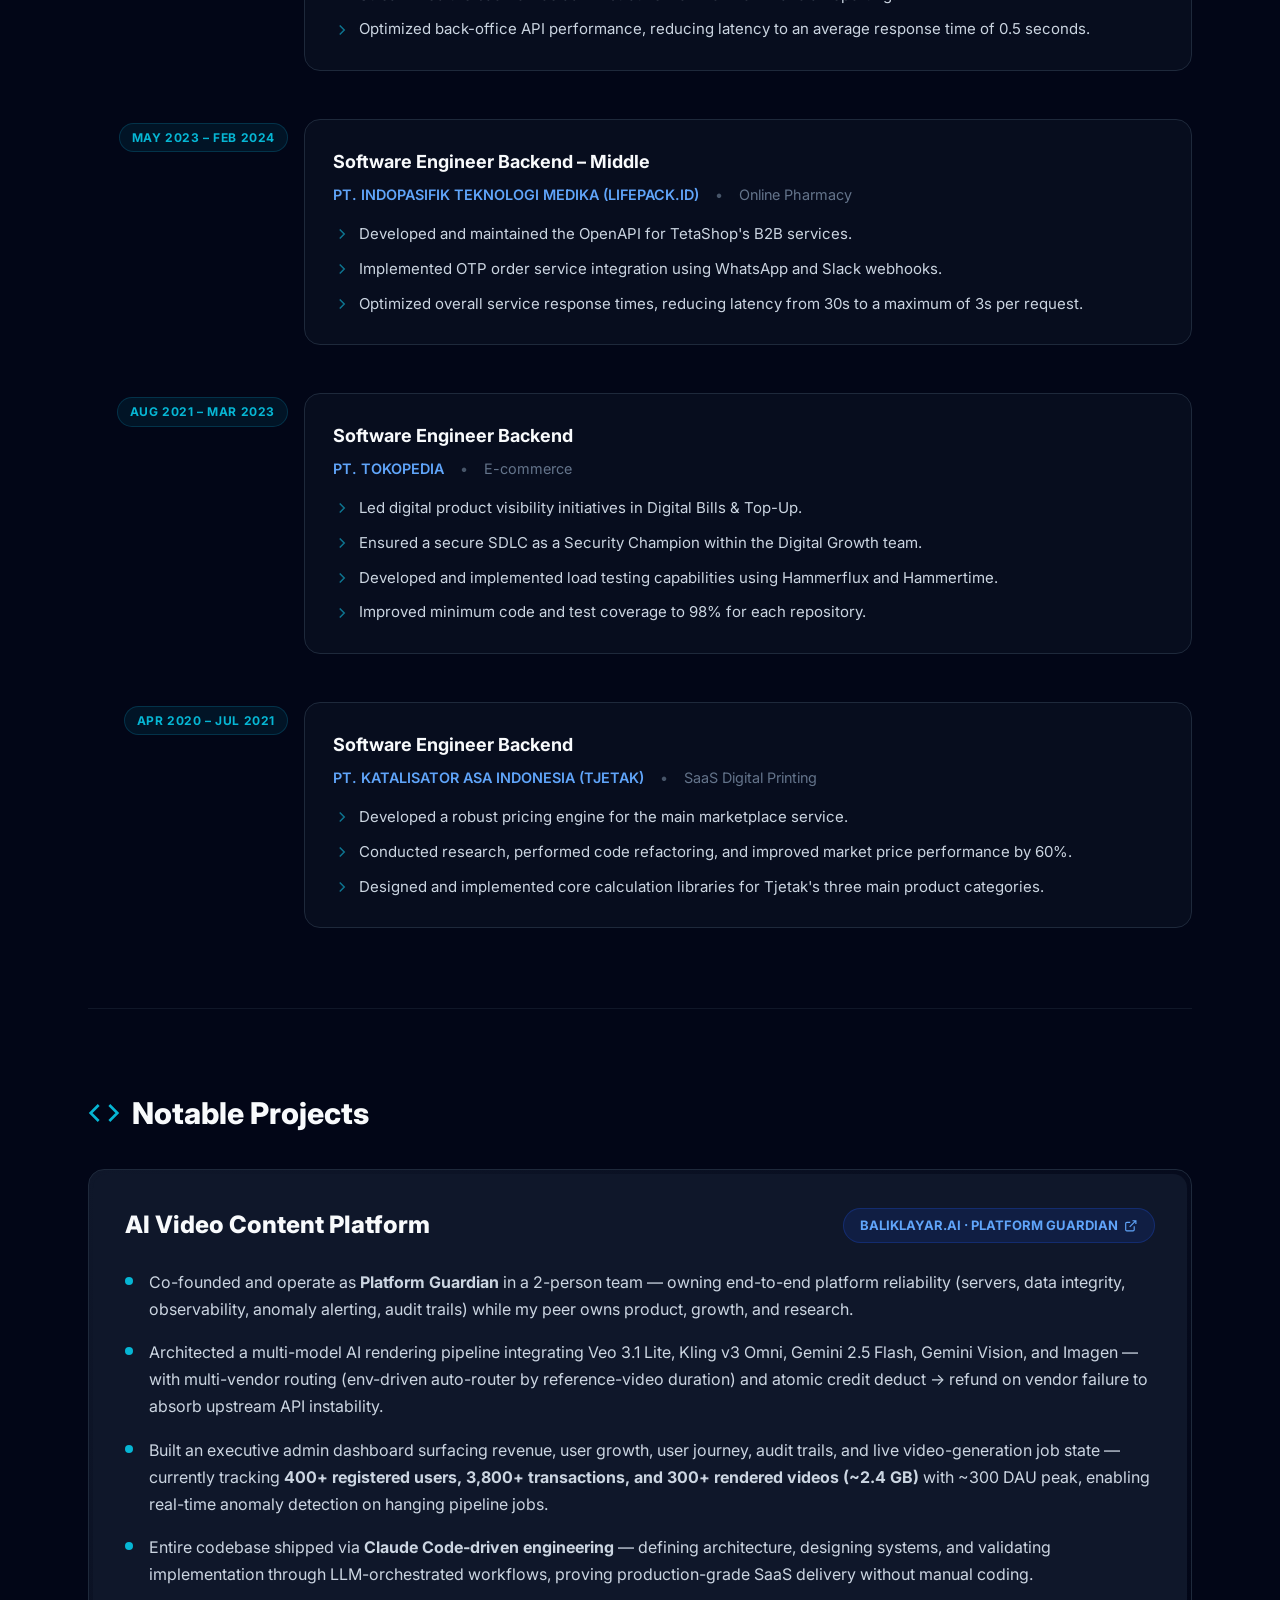
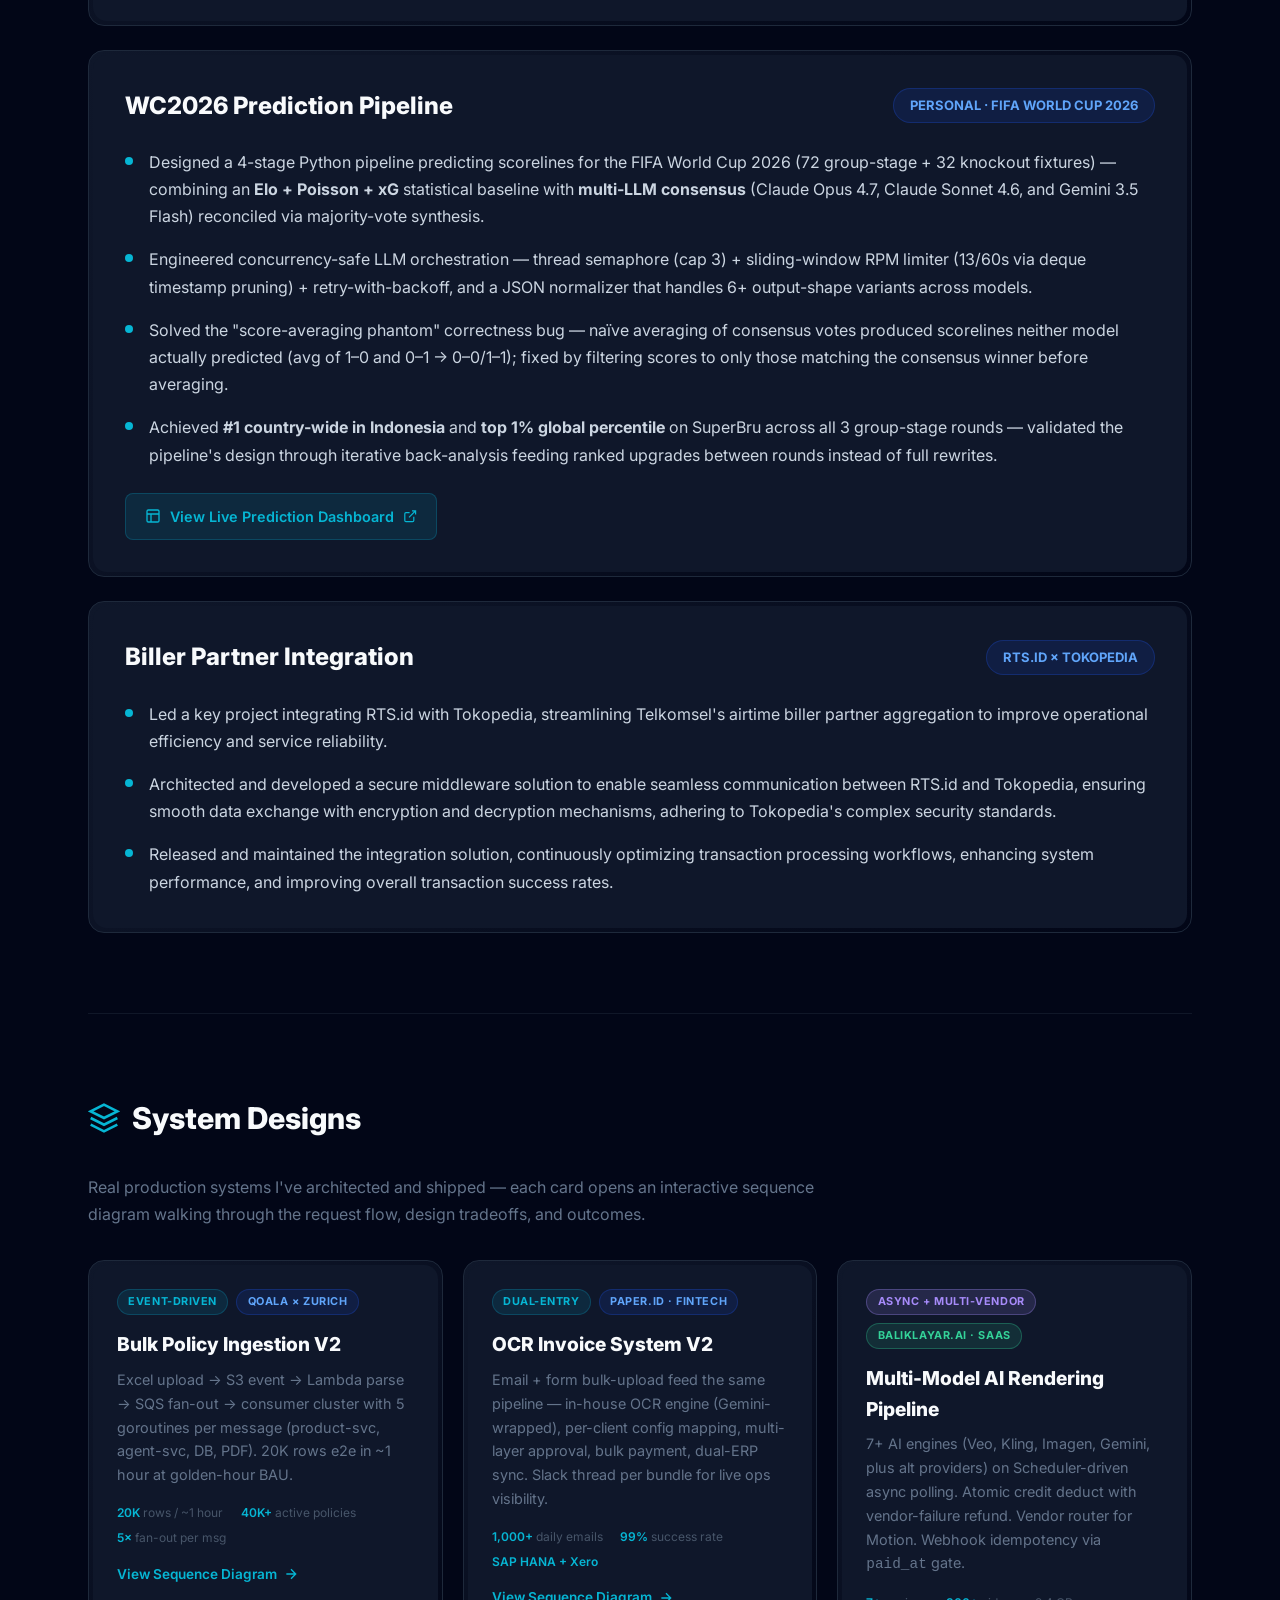
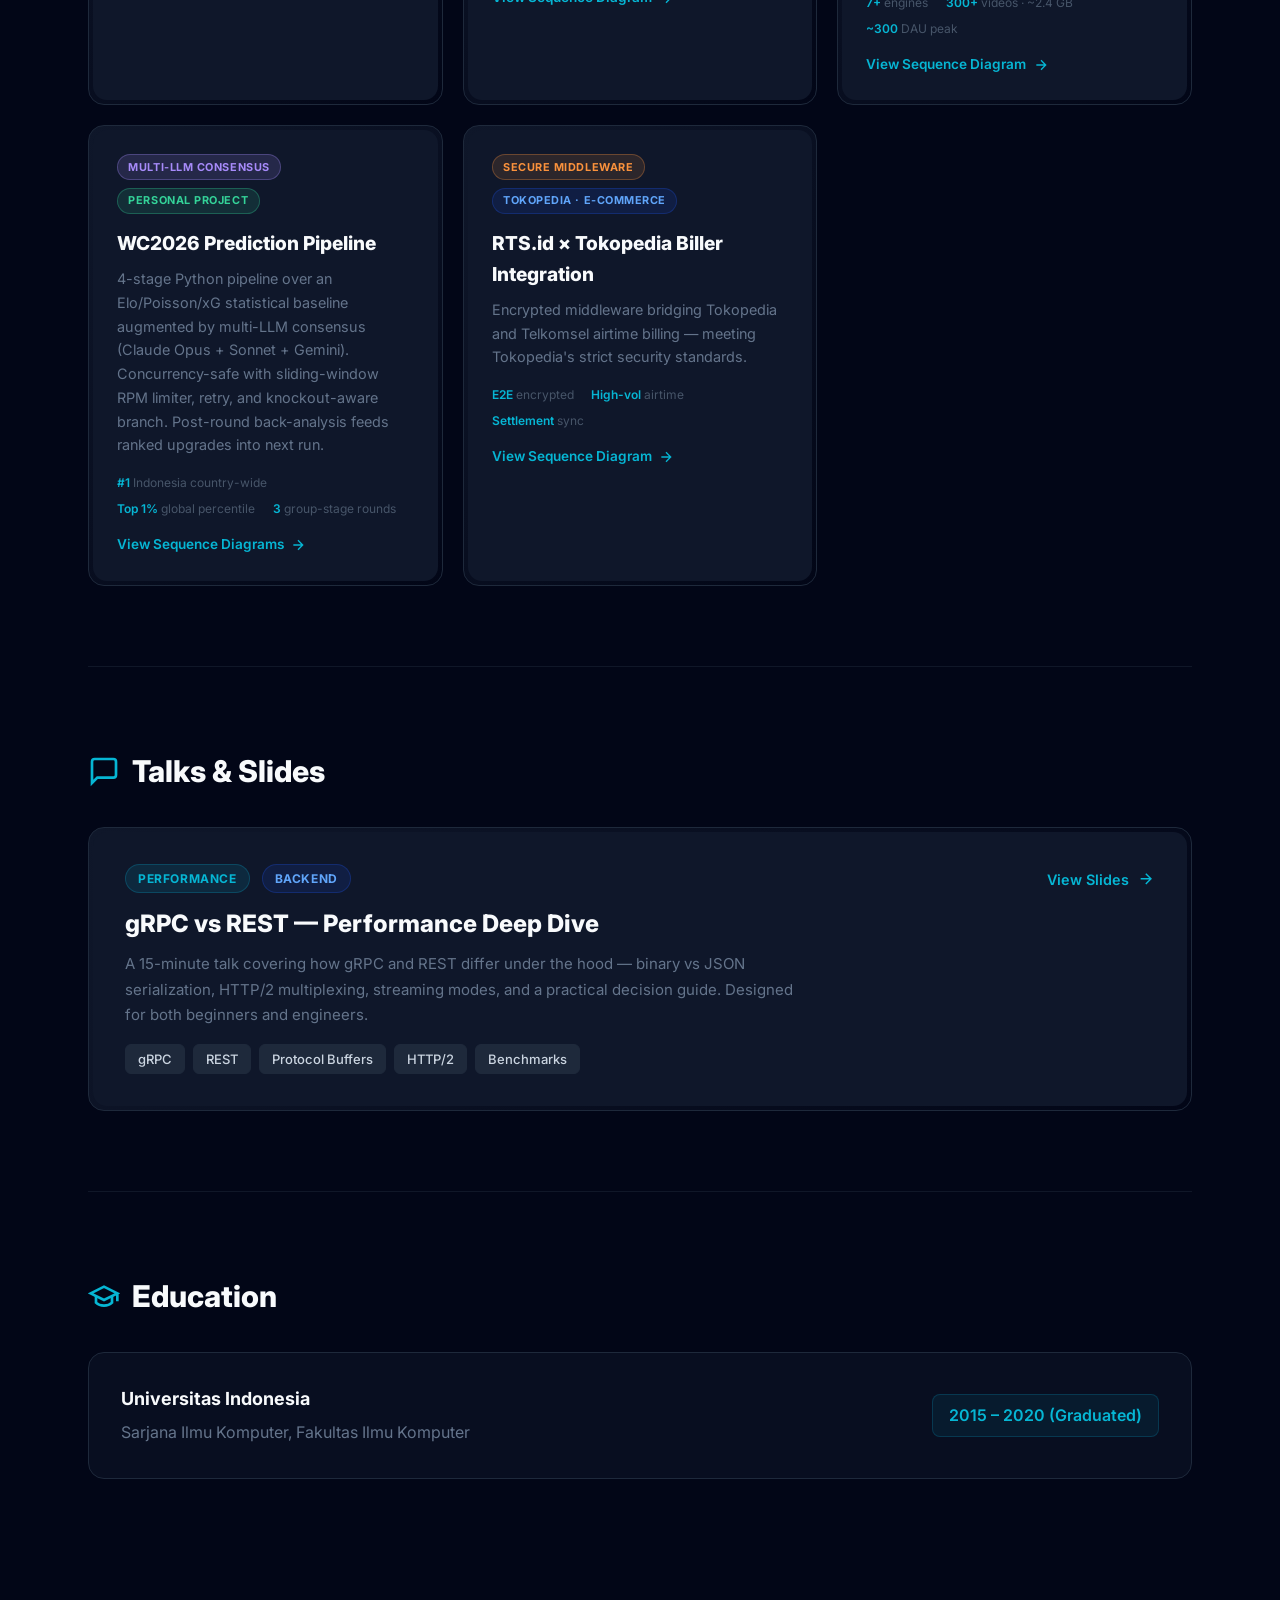
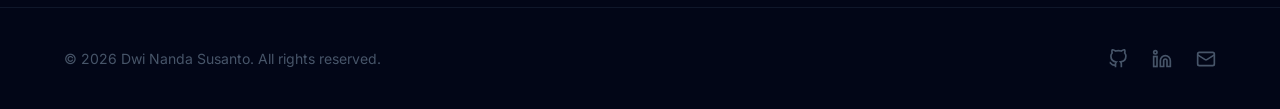
==== commit 051a495d: "fix: collapse hero-desc height while empty so h1 sits balanced While the h1 was typing / blinking, t" ====
--- a/index.html
+++ b/index.html
@@ -354,6 +354,18 @@
     #hero-h1.hero-h1-collapse {
       transition: opacity 0.45s ease, max-height 0.55s ease, margin 0.55s ease;
       overflow: hidden;
+    }
+    /* Description collapses to zero height + margins while empty so buttons
+       sit balanced right under h1 during typing / blink phases. */
+    .hero-desc {
+      transition: opacity 0.35s ease, max-height 0.5s ease, margin 0.5s ease;
+      overflow: hidden;
+    }
+    .hero-desc.hero-desc-collapse {
+      max-height: 0 !important;
+      margin-top: 0 !important;
+      margin-bottom: 0 !important;
+      opacity: 0 !important;
     }
 
   /* ══════════════════════════════════════════════
@@ -4053,9 +4065,13 @@
       plainEl.textContent  = '';
       gradEl.textContent   = '';
       descText.textContent = '';
-      // Reset desc invisible (no reserved space — will grow when typed)
+      // Collapse desc completely so no ghost space sits between h1 and buttons
       desc.style.transition = 'none';
-      desc.style.opacity    = '0';
+      desc.style.opacity    = '';
+      desc.style.maxHeight  = '';
+      desc.style.marginTop  = '';
+      desc.style.marginBottom = '';
+      desc.classList.add('hero-desc-collapse');
       // Force reflow so subsequent transitions actually run
       // eslint-disable-next-line no-unused-expressions
       h1.offsetHeight;
@@ -4094,9 +4110,13 @@
       h1.style.marginBottom = '0';
       await sleep(600);
 
-      // ── 4. Type description ───────────────────────
-      desc.style.transition = 'opacity 0.3s ease';
-      desc.style.opacity    = '1';
+      // ── 4. Expand + type description ──────────────
+      // Re-enable transitions and drop the collapse class so height
+      // animates from 0 to natural, matching h1's collapse timing.
+      desc.style.transition = 'opacity 0.35s ease, max-height 0.55s ease, margin 0.55s ease';
+      desc.classList.remove('hero-desc-collapse');
+      desc.style.maxHeight  = ''; // let it grow to natural
+      await sleep(50);
       desc.classList.add('is-typing');
       await type(descText, descStr, 22);
       // keep cursor blinking during hold — classic typewriter feel
@@ -4104,10 +4124,14 @@
       // ── 5. Hold 10s ───────────────────────────────
       await sleep(10000);
 
-      // ── 6. Fade desc out ──────────────────────────
+      // ── 6. Fade desc out + collapse ───────────────
       desc.classList.remove('is-typing');
-      desc.style.transition = 'opacity 0.6s ease';
-      desc.style.opacity    = '0';
+      desc.style.transition = 'opacity 0.4s ease, max-height 0.55s ease, margin 0.55s ease';
+      const descH = desc.getBoundingClientRect().height;
+      desc.style.maxHeight = descH + 'px';
+      // eslint-disable-next-line no-unused-expressions
+      desc.offsetHeight;
+      desc.classList.add('hero-desc-collapse');
       await sleep(650);
     }
 
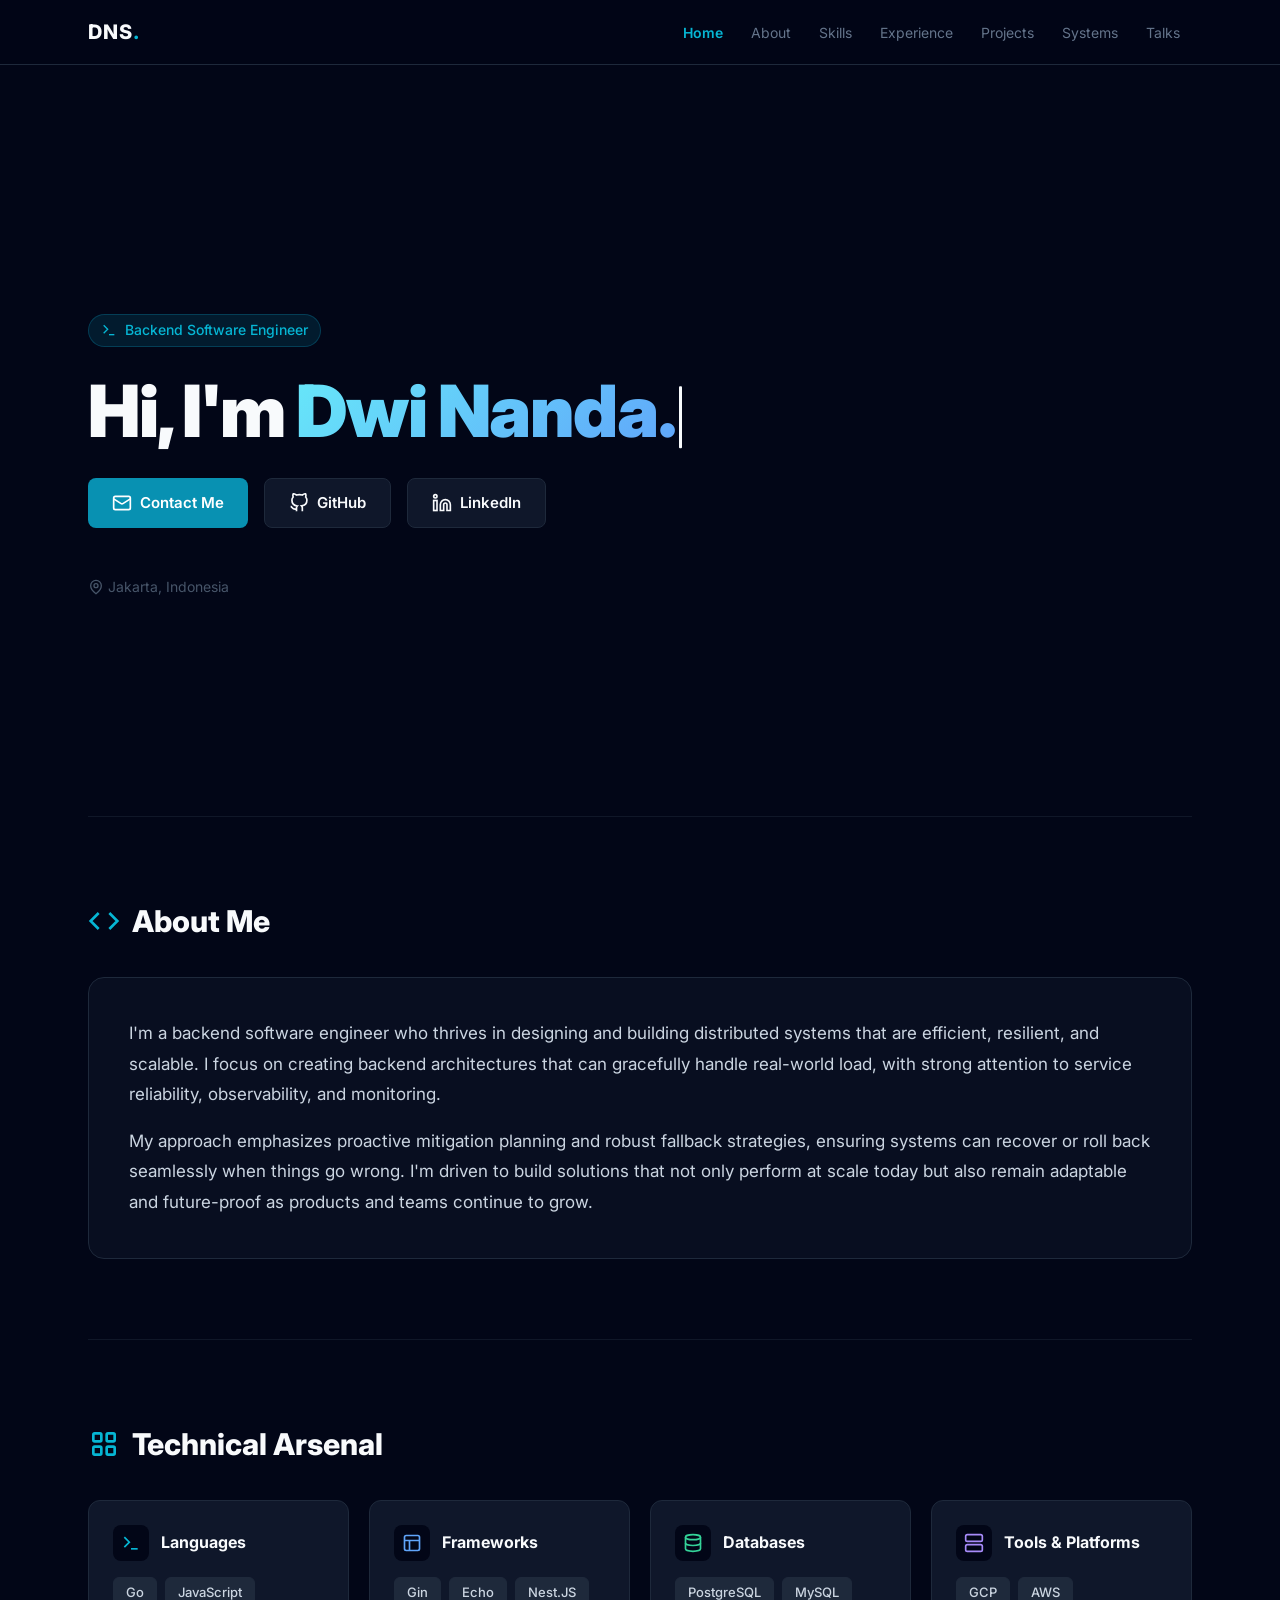
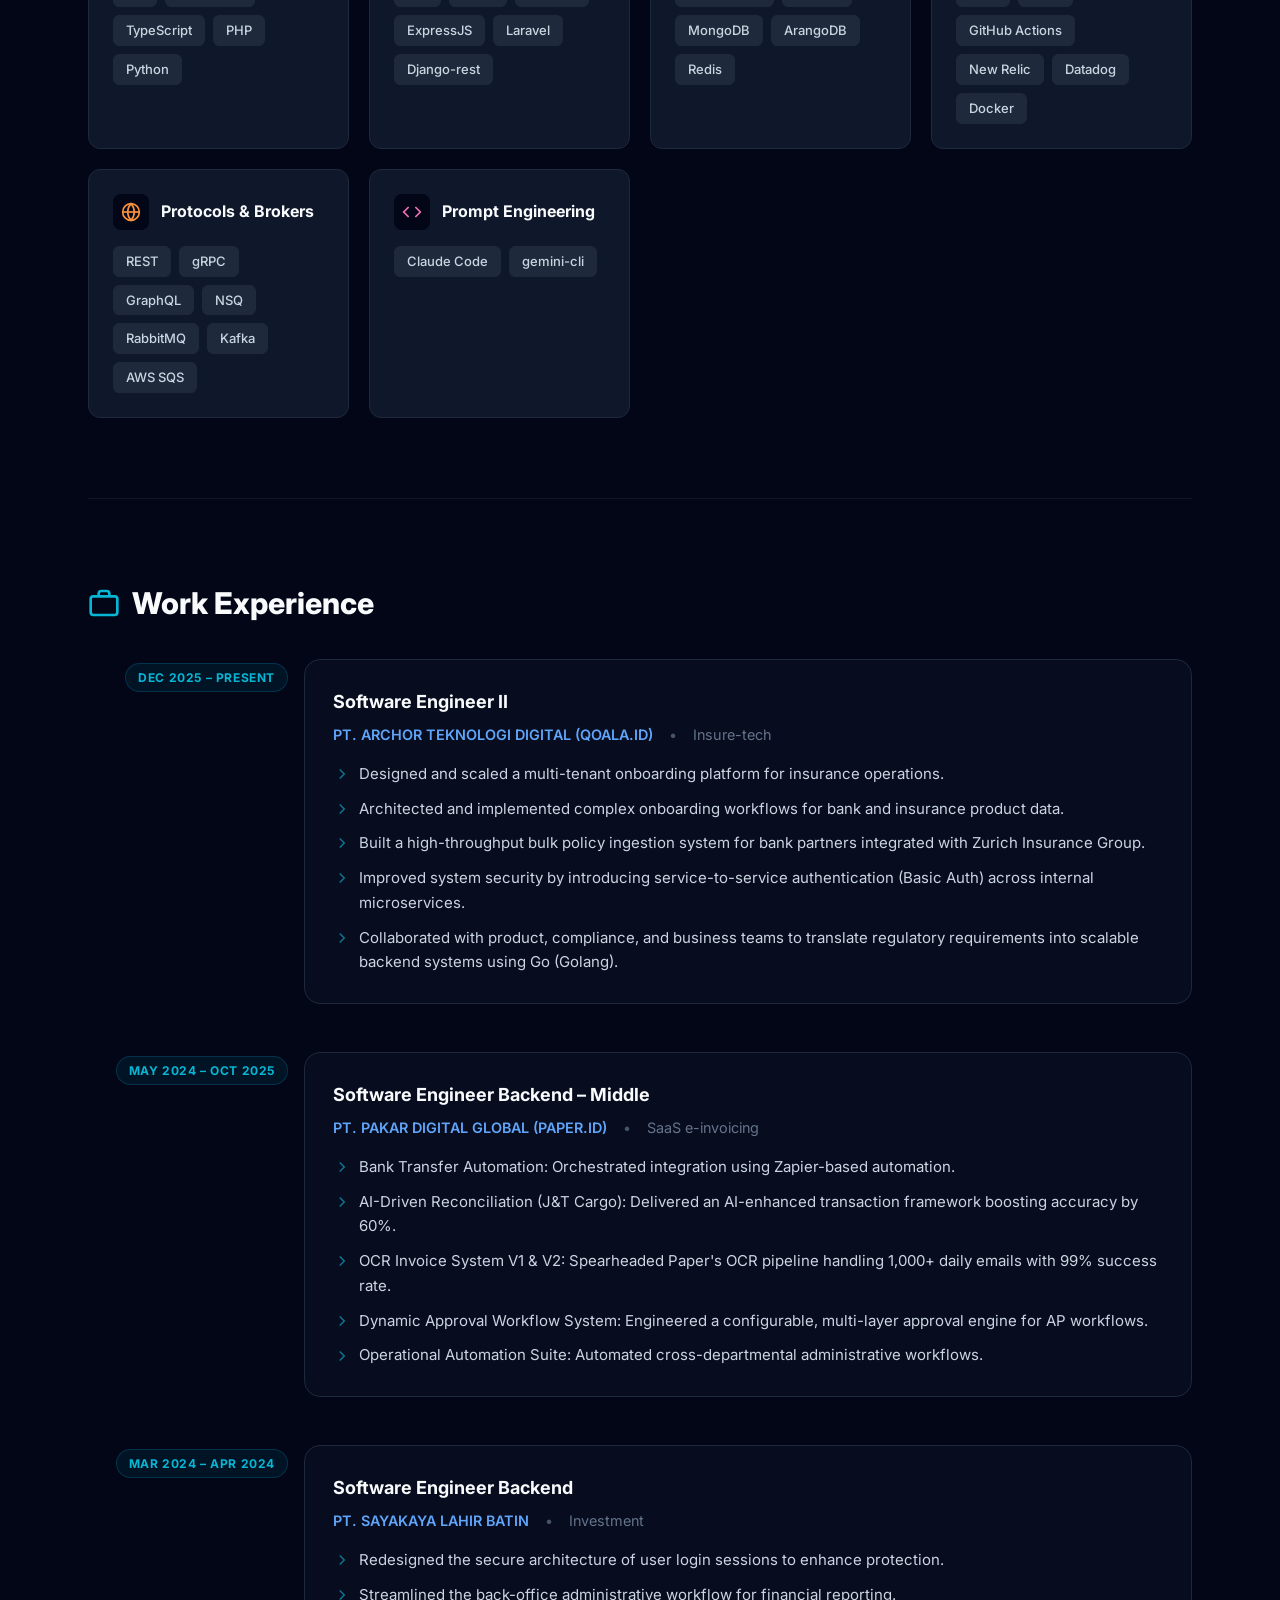
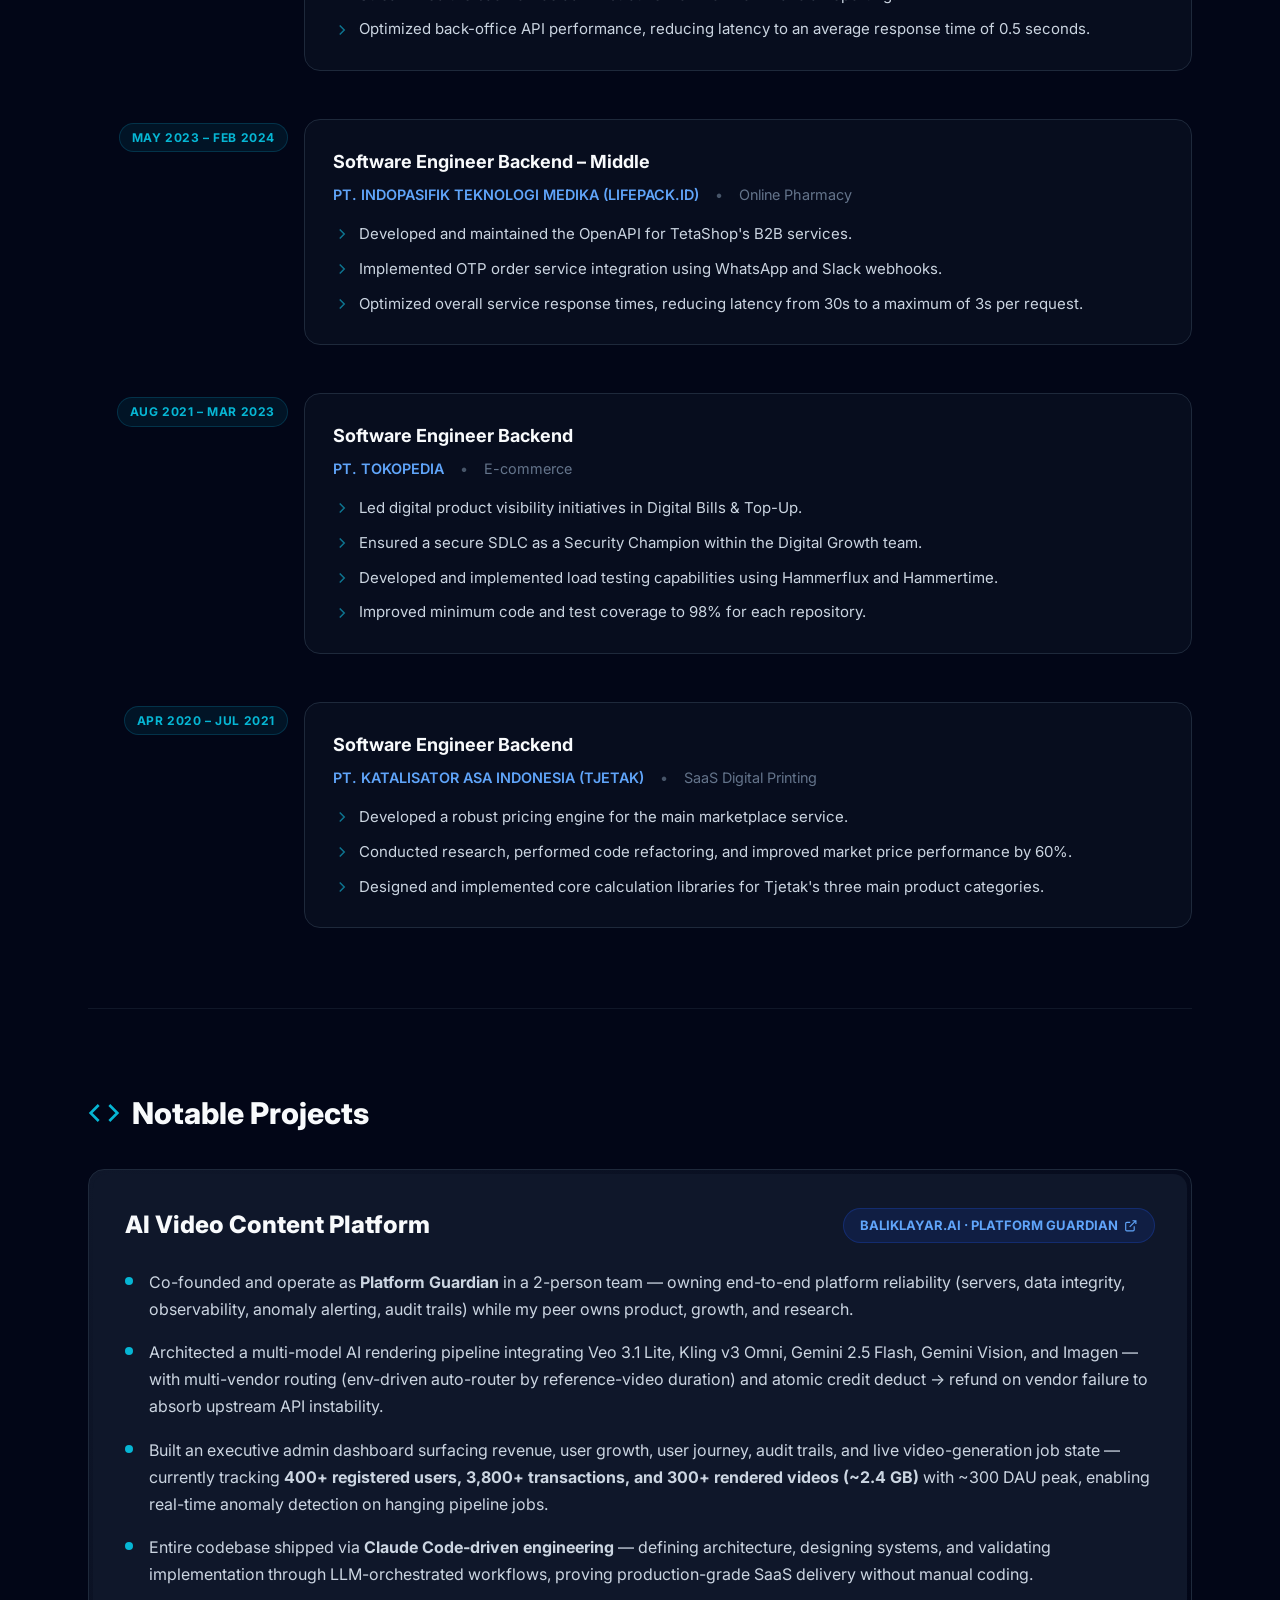
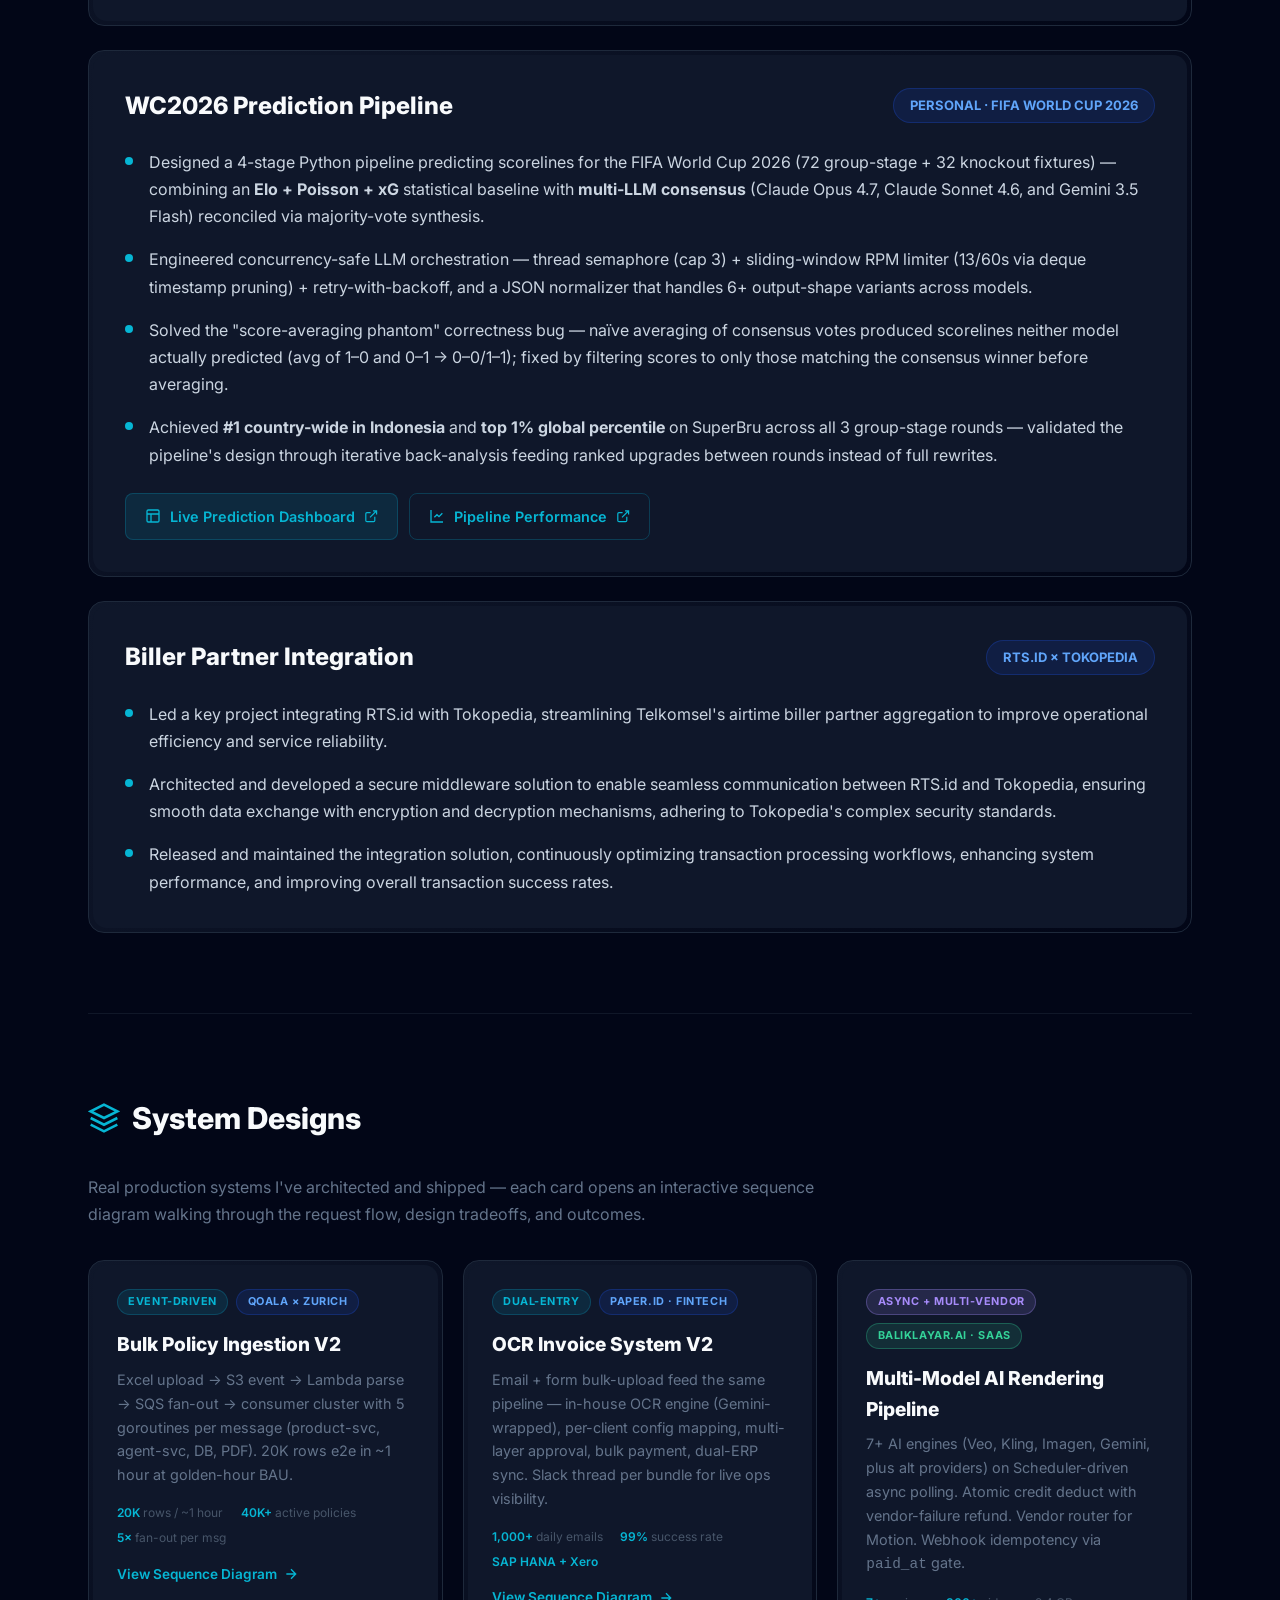
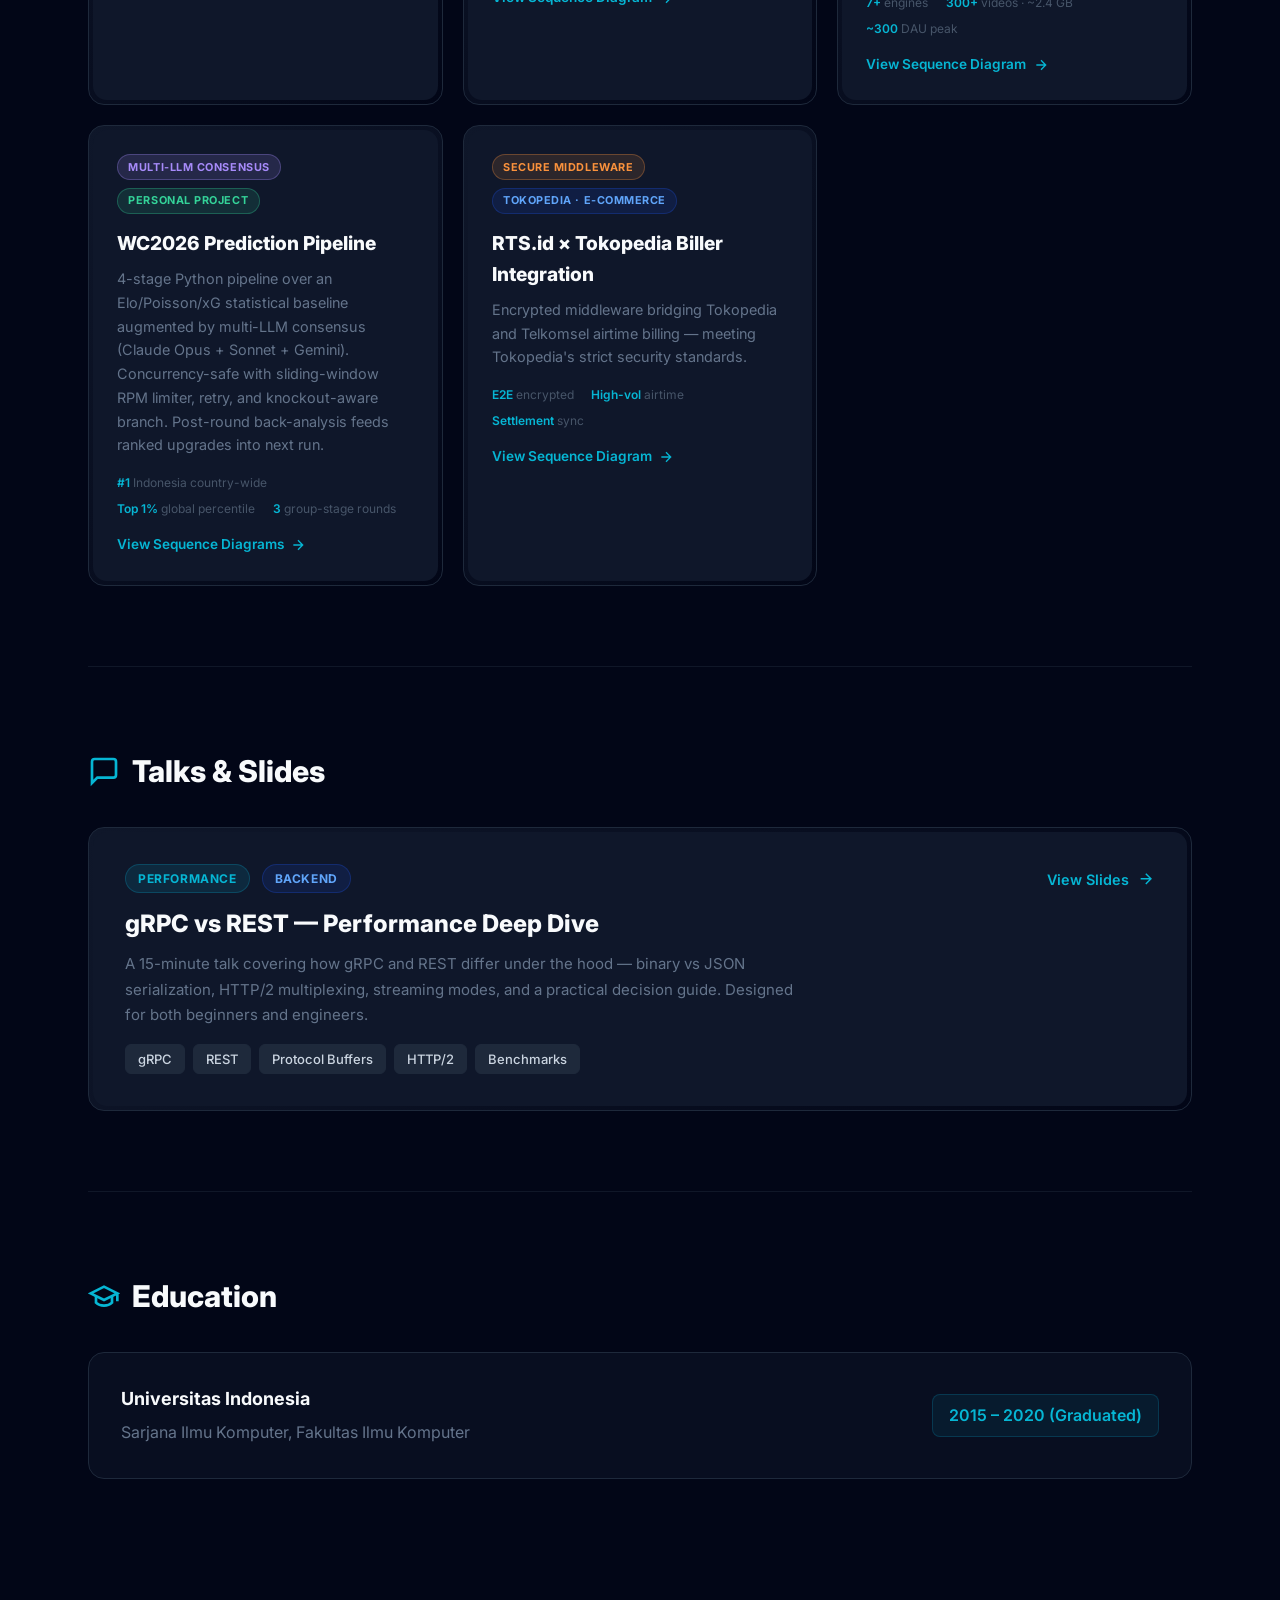
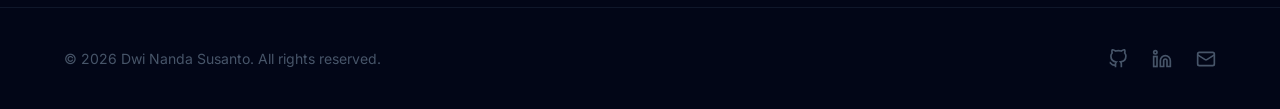
==== commit aef33bb9: "feat: WC2026 dashboard sync + pipeline performance companion page Dashboard (wc2026.html): - Pulled " ====
--- a/index.html
+++ b/index.html
@@ -1367,11 +1367,18 @@
             <p>Achieved <strong>#1 country-wide in Indonesia</strong> and <strong>top 1% global percentile</strong> on SuperBru across all 3 group-stage rounds — validated the pipeline's design through iterative back-analysis feeding ranked upgrades between rounds instead of full rewrites.</p>
           </li>
         </ul>
-        <a href="wc2026.html" target="_blank" rel="noreferrer" style="display:inline-flex;align-items:center;gap:0.55rem;padding:0.7rem 1.2rem;border-radius:0.5rem;background:var(--cyan-bg);border:1px solid var(--cyan-bd);color:var(--cyan);font-weight:600;font-size:0.9rem;text-decoration:none;margin-top:1.5rem;transition:background 0.2s,border-color 0.2s;">
+        <div style="display:flex;gap:0.65rem;flex-wrap:wrap;margin-top:1.5rem;">
+        <a href="wc2026.html" target="_blank" rel="noreferrer" style="display:inline-flex;align-items:center;gap:0.55rem;padding:0.7rem 1.2rem;border-radius:0.5rem;background:var(--cyan-bg);border:1px solid var(--cyan-bd);color:var(--cyan);font-weight:600;font-size:0.9rem;text-decoration:none;transition:background 0.2s,border-color 0.2s;">
           <svg xmlns="http://www.w3.org/2000/svg" fill="none" viewBox="0 0 24 24" stroke="currentColor" stroke-width="2" style="width:1rem;height:1rem;flex-shrink:0;"><rect x="3" y="3" width="18" height="18" rx="2"/><path d="M3 9h18M9 21V9"/></svg>
-          View Live Prediction Dashboard
+          Live Prediction Dashboard
           <svg xmlns="http://www.w3.org/2000/svg" fill="none" viewBox="0 0 24 24" stroke="currentColor" stroke-width="2" style="width:0.9rem;height:0.9rem;flex-shrink:0;"><path d="M18 13v6a2 2 0 0 1-2 2H5a2 2 0 0 1-2-2V8a2 2 0 0 1 2-2h6M15 3h6v6M10 14 21 3"/></svg>
         </a>
+        <a href="wc2026-performance.html" target="_blank" rel="noreferrer" style="display:inline-flex;align-items:center;gap:0.55rem;padding:0.7rem 1.2rem;border-radius:0.5rem;background:transparent;border:1px solid var(--cyan-bd);color:var(--cyan);font-weight:600;font-size:0.9rem;text-decoration:none;transition:background 0.2s,border-color 0.2s;">
+          <svg xmlns="http://www.w3.org/2000/svg" fill="none" viewBox="0 0 24 24" stroke="currentColor" stroke-width="2" style="width:1rem;height:1rem;flex-shrink:0;"><path d="M3 3v18h18"/><path d="M8 14l4-4 3 3 5-5"/></svg>
+          Pipeline Performance
+          <svg xmlns="http://www.w3.org/2000/svg" fill="none" viewBox="0 0 24 24" stroke="currentColor" stroke-width="2" style="width:0.9rem;height:0.9rem;flex-shrink:0;"><path d="M18 13v6a2 2 0 0 1-2 2H5a2 2 0 0 1-2-2V8a2 2 0 0 1 2-2h6M15 3h6v6M10 14 21 3"/></svg>
+        </a>
+        </div>
       </div>
     </div>
 
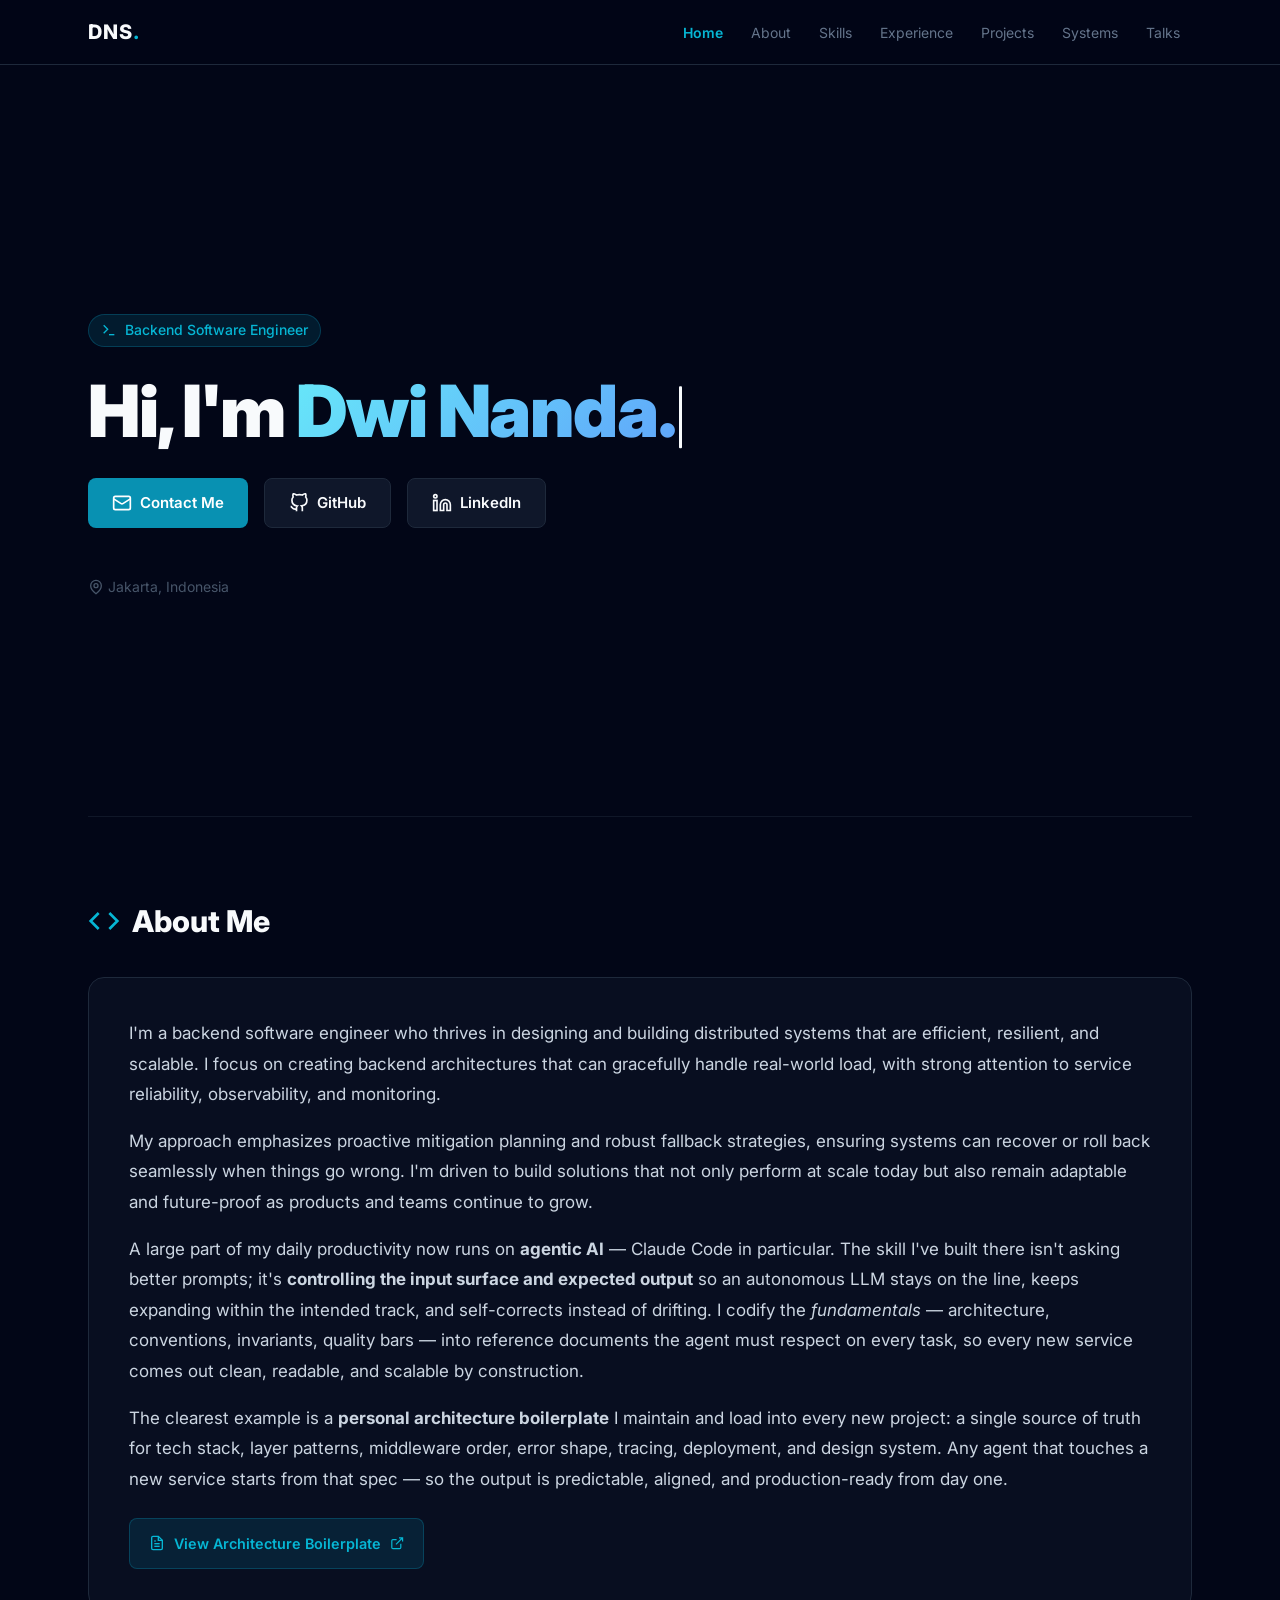
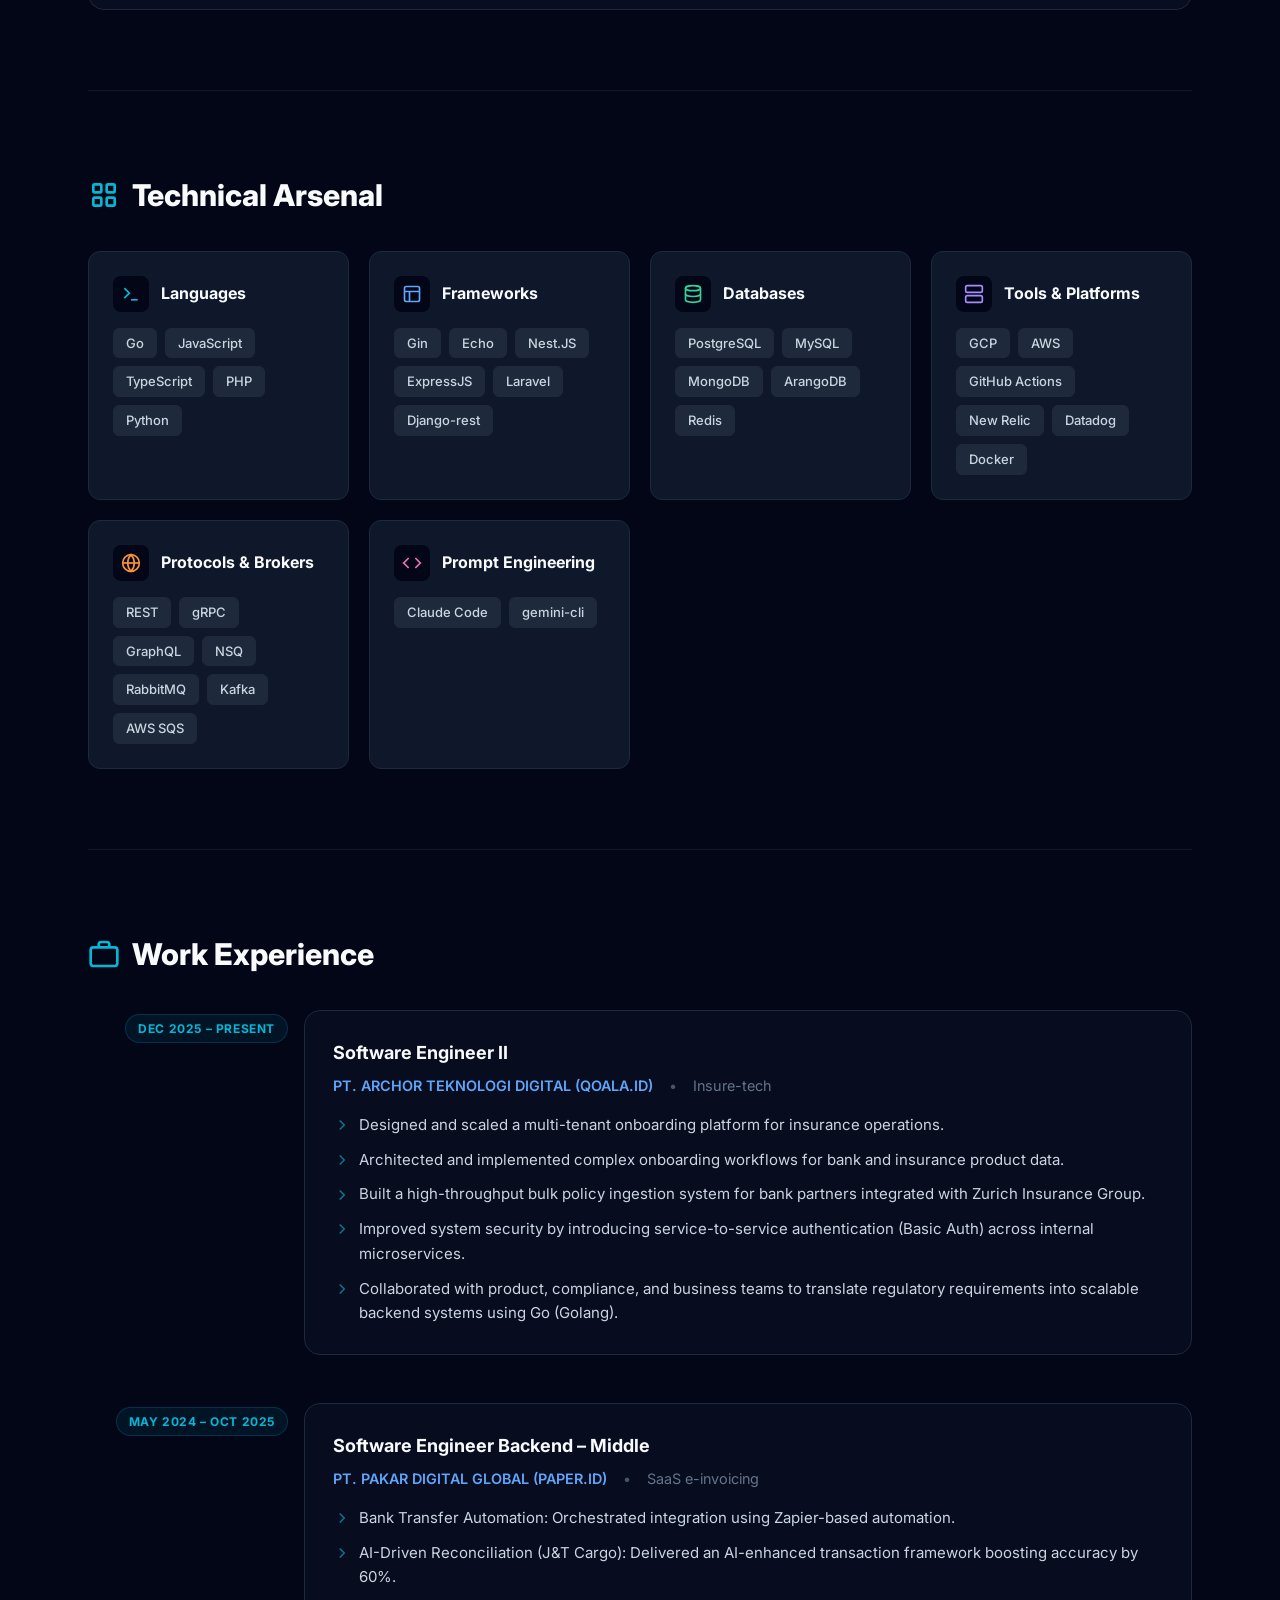
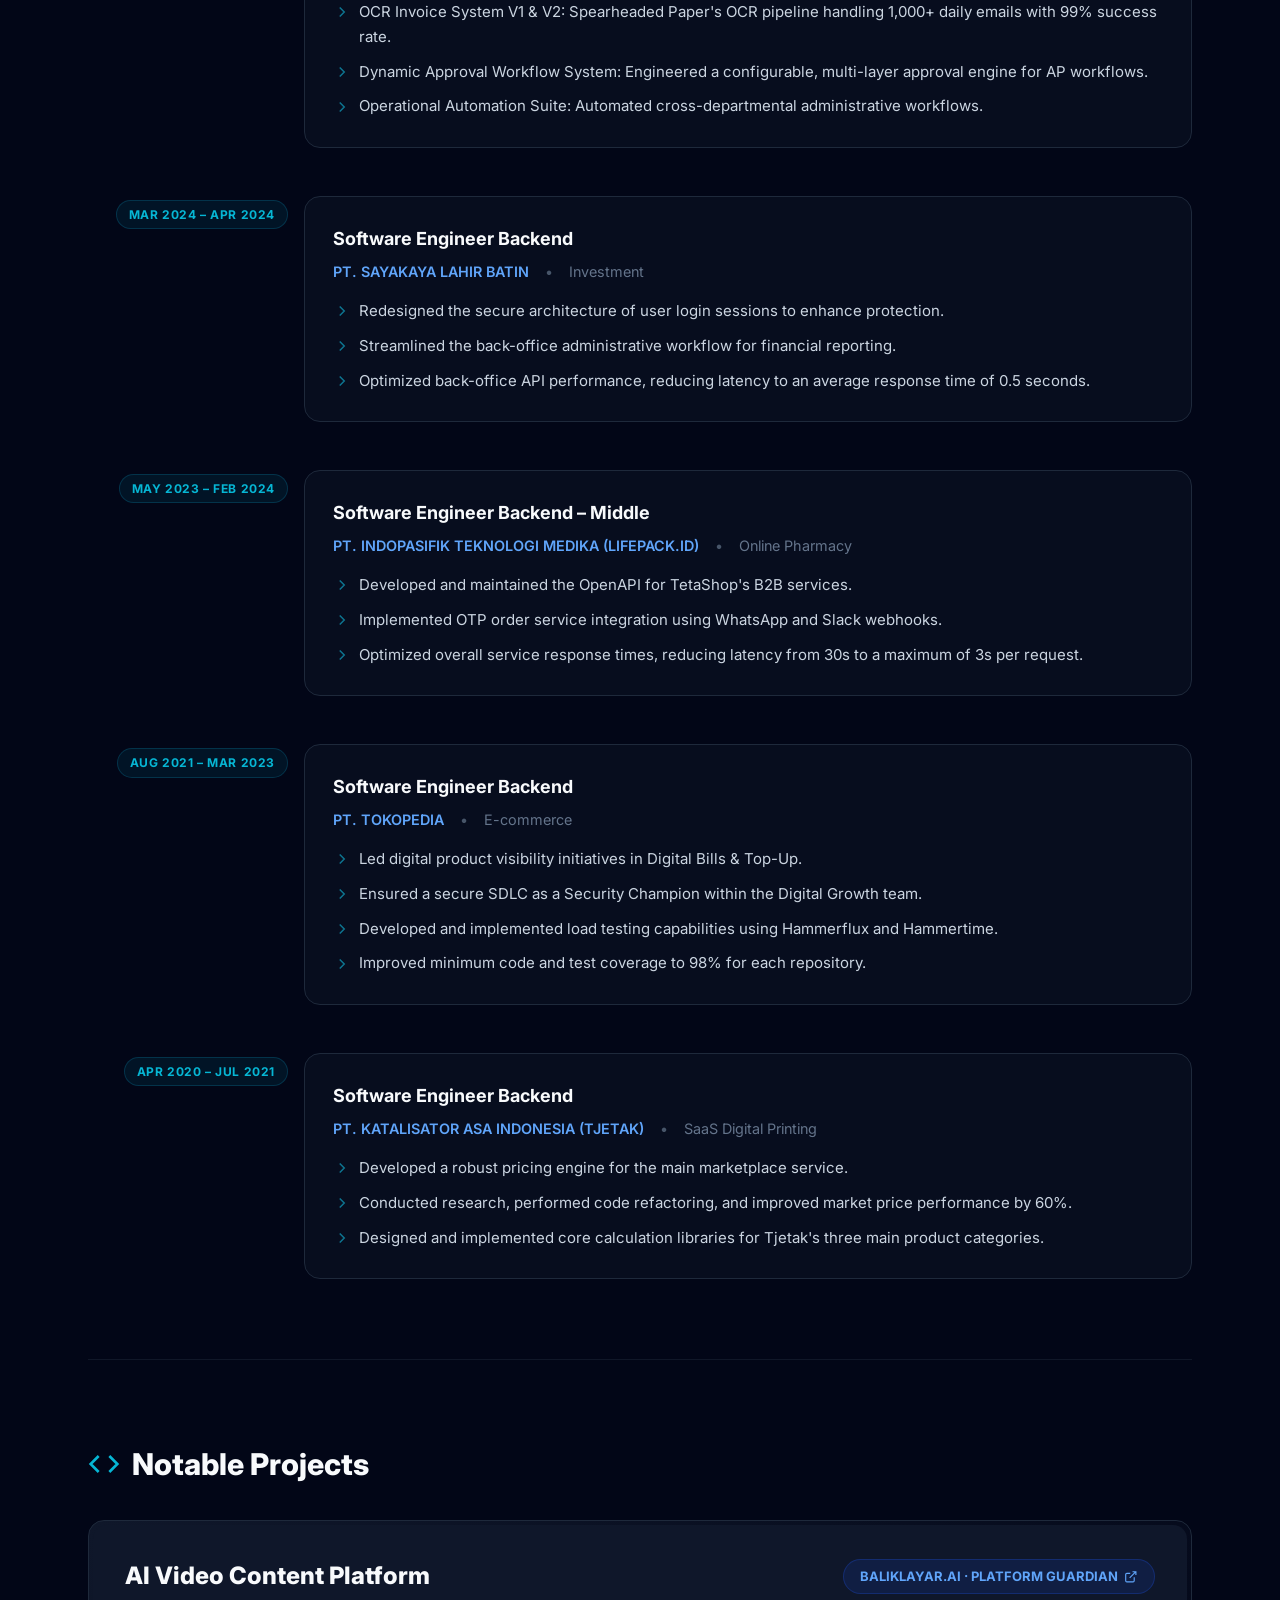
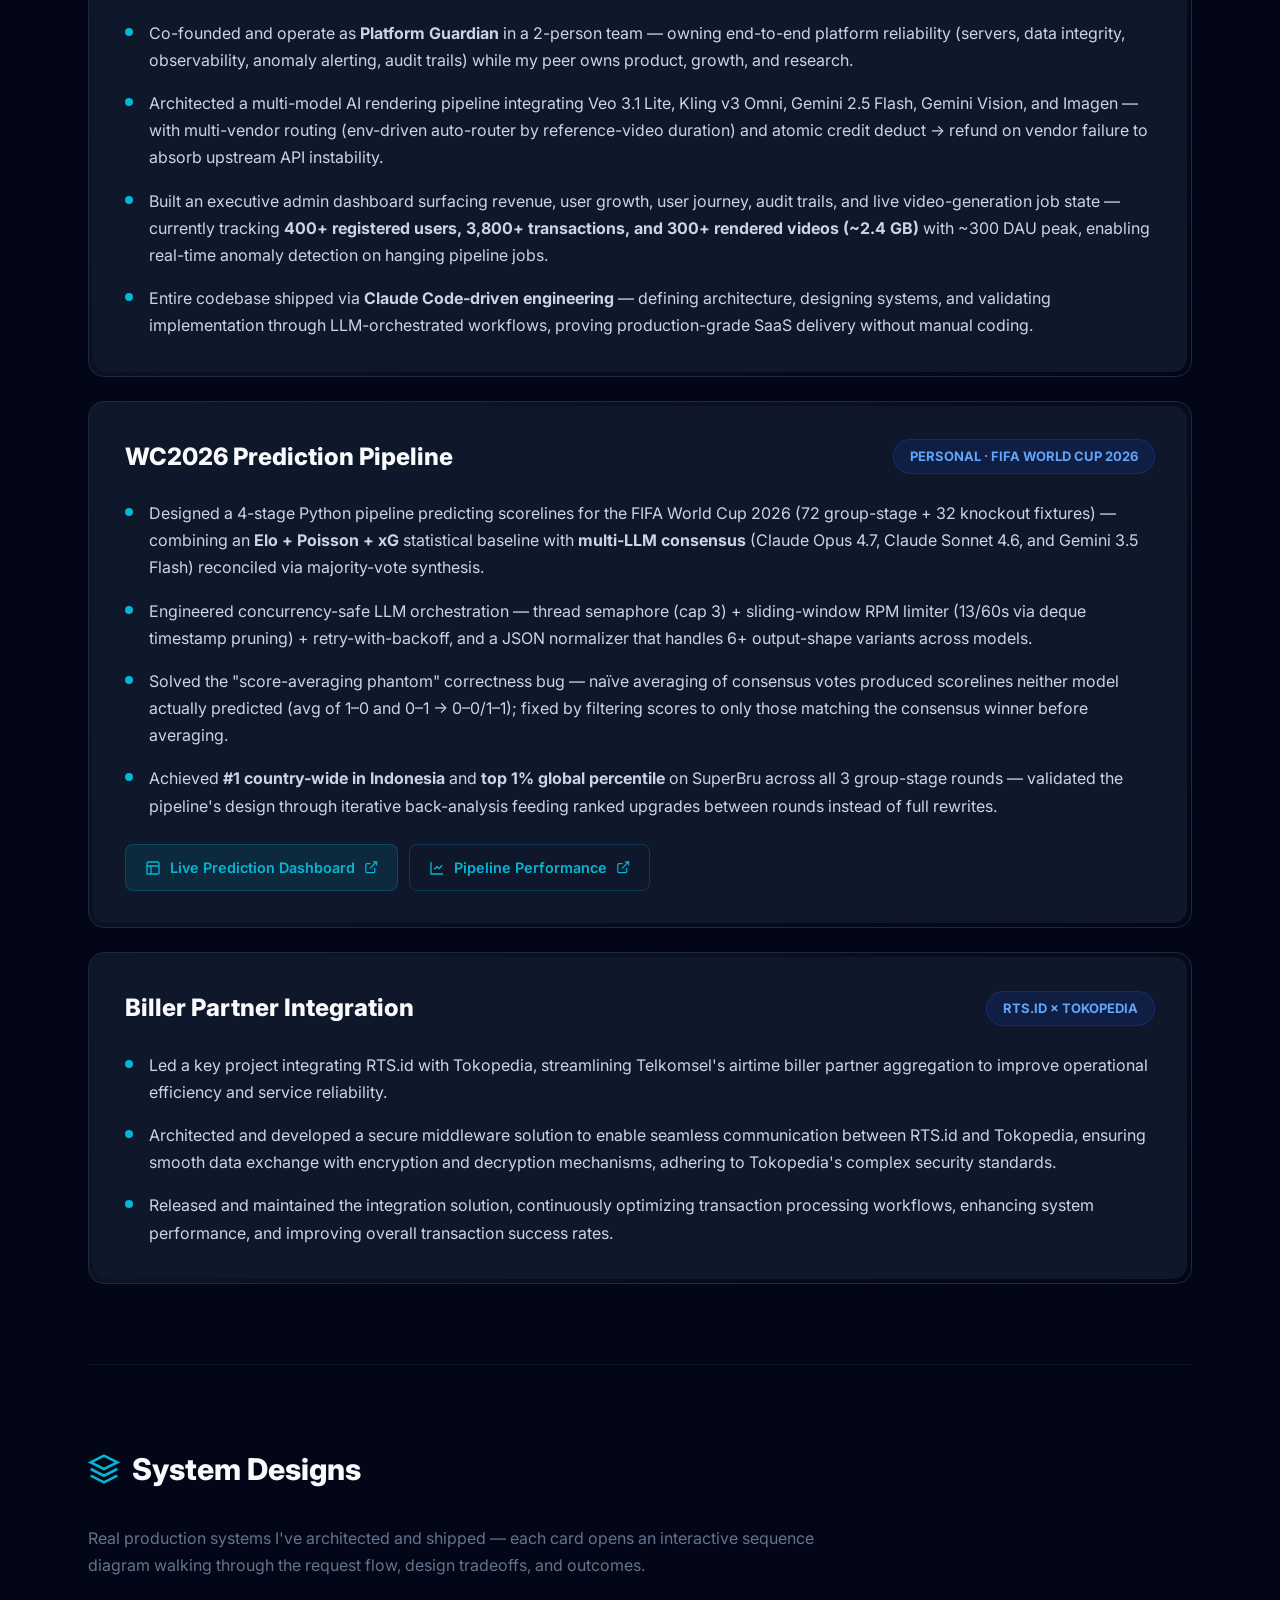
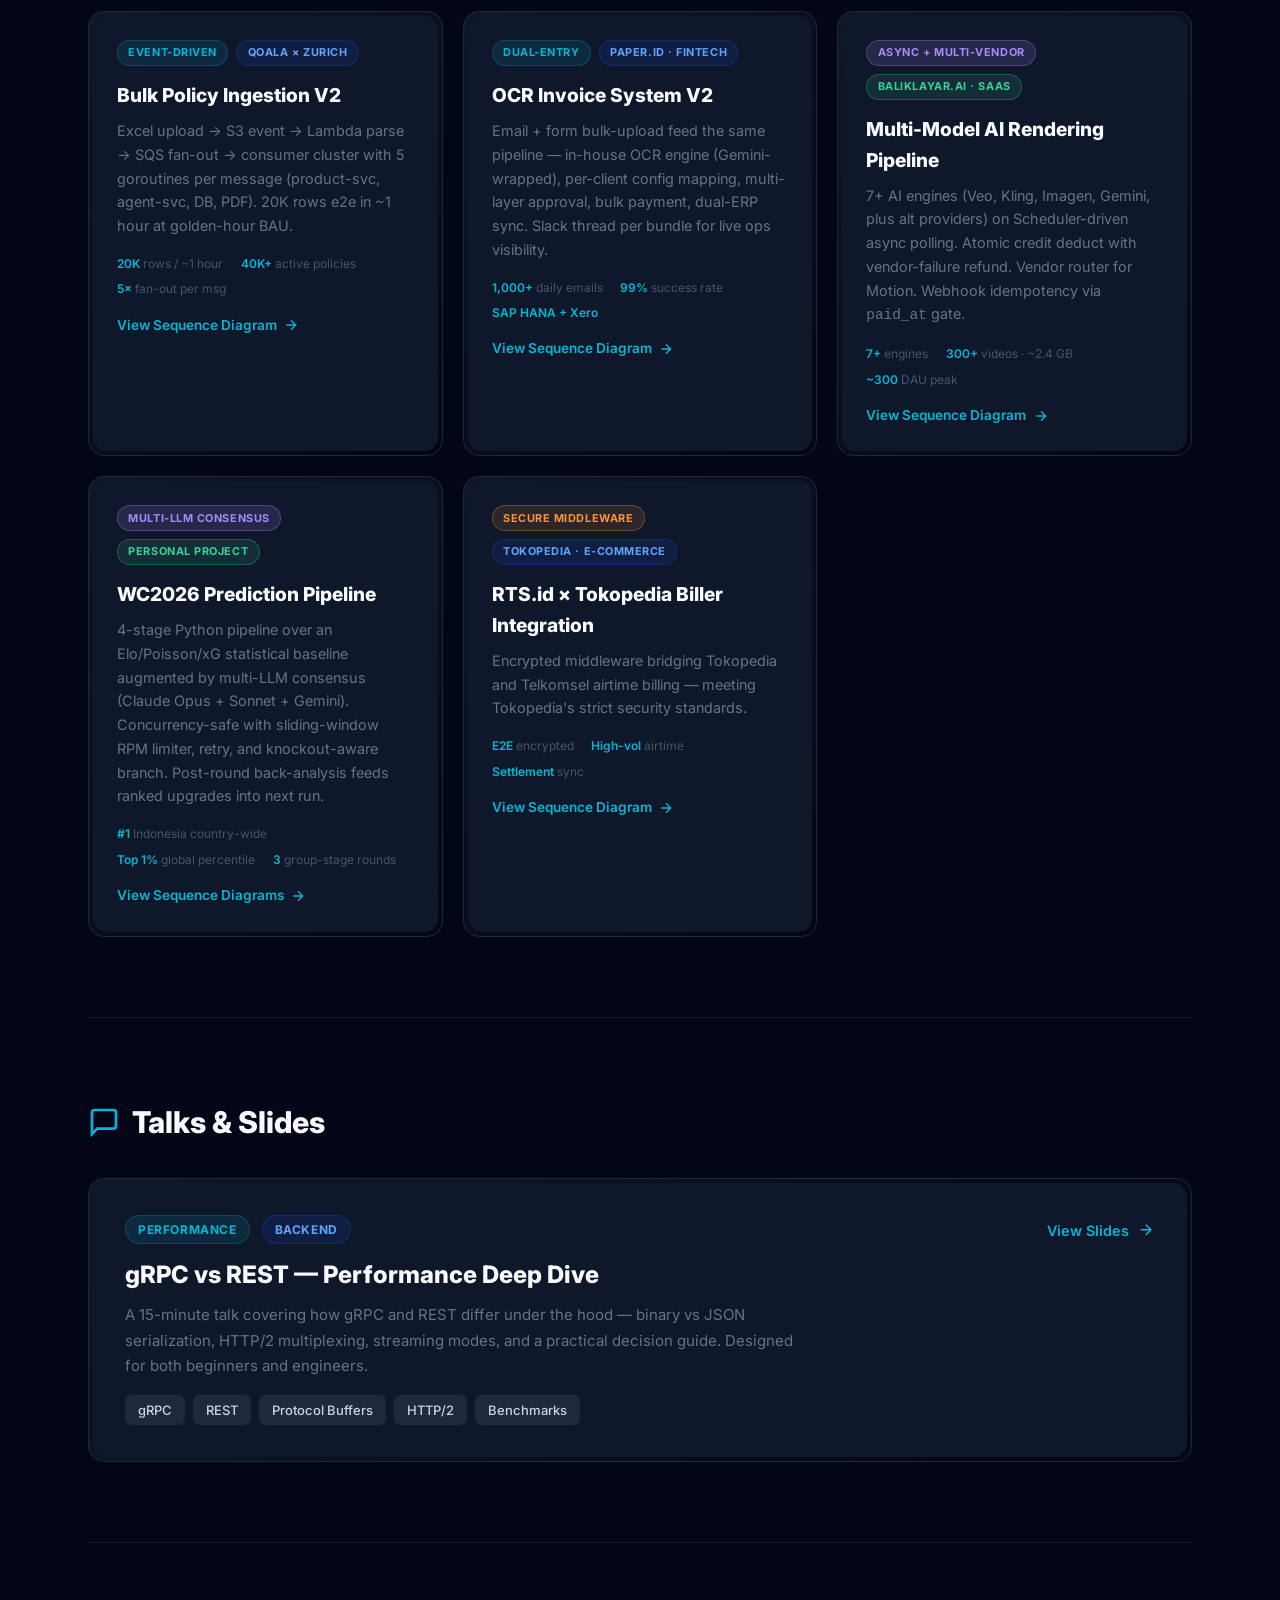
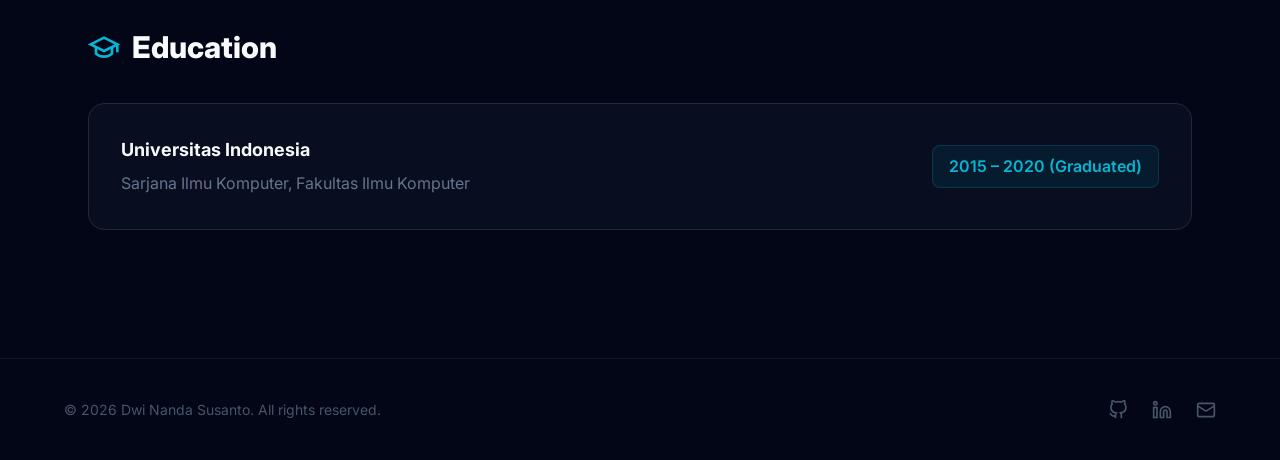
==== commit f11a36aa: "feat: About Me rewrite — AI-leverage angle + architecture boilerplate companion page About section: " ====
--- a/index.html
+++ b/index.html
@@ -1121,6 +1121,15 @@
     <div class="about-box">
       <p>I'm a backend software engineer who thrives in designing and building distributed systems that are efficient, resilient, and scalable. I focus on creating backend architectures that can gracefully handle real-world load, with strong attention to service reliability, observability, and monitoring.</p>
       <p>My approach emphasizes proactive mitigation planning and robust fallback strategies, ensuring systems can recover or roll back seamlessly when things go wrong. I'm driven to build solutions that not only perform at scale today but also remain adaptable and future-proof as products and teams continue to grow.</p>
+      <p>A large part of my daily productivity now runs on <strong>agentic AI</strong> — Claude Code in particular. The skill I've built there isn't asking better prompts; it's <strong>controlling the input surface and expected output</strong> so an autonomous LLM stays on the line, keeps expanding within the intended track, and self-corrects instead of drifting. I codify the <em>fundamentals</em> — architecture, conventions, invariants, quality bars — into reference documents the agent must respect on every task, so every new service comes out clean, readable, and scalable by construction.</p>
+      <p>The clearest example is a <strong>personal architecture boilerplate</strong> I maintain and load into every new project: a single source of truth for tech stack, layer patterns, middleware order, error shape, tracing, deployment, and design system. Any agent that touches a new service starts from that spec — so the output is predictable, aligned, and production-ready from day one.</p>
+      <div style="margin-top:1.5rem;display:flex;flex-wrap:wrap;gap:0.65rem;">
+        <a href="boilerplate.html" target="_blank" rel="noreferrer" style="display:inline-flex;align-items:center;gap:0.55rem;padding:0.7rem 1.2rem;border-radius:0.5rem;background:var(--cyan-bg);border:1px solid var(--cyan-bd);color:var(--cyan);font-weight:600;font-size:0.9rem;text-decoration:none;transition:background 0.2s,border-color 0.2s;">
+          <svg xmlns="http://www.w3.org/2000/svg" fill="none" viewBox="0 0 24 24" stroke="currentColor" stroke-width="2" style="width:1rem;height:1rem;flex-shrink:0;"><path d="M14 2H6a2 2 0 0 0-2 2v16a2 2 0 0 0 2 2h12a2 2 0 0 0 2-2V8z"/><polyline points="14 2 14 8 20 8"/><line x1="8" y1="13" x2="16" y2="13"/><line x1="8" y1="17" x2="16" y2="17"/><line x1="8" y1="9" x2="10" y2="9"/></svg>
+          View Architecture Boilerplate
+          <svg xmlns="http://www.w3.org/2000/svg" fill="none" viewBox="0 0 24 24" stroke="currentColor" stroke-width="2" style="width:0.9rem;height:0.9rem;flex-shrink:0;"><path d="M18 13v6a2 2 0 0 1-2 2H5a2 2 0 0 1-2-2V8a2 2 0 0 1 2-2h6M15 3h6v6M10 14 21 3"/></svg>
+        </a>
+      </div>
     </div>
   </section>
 
